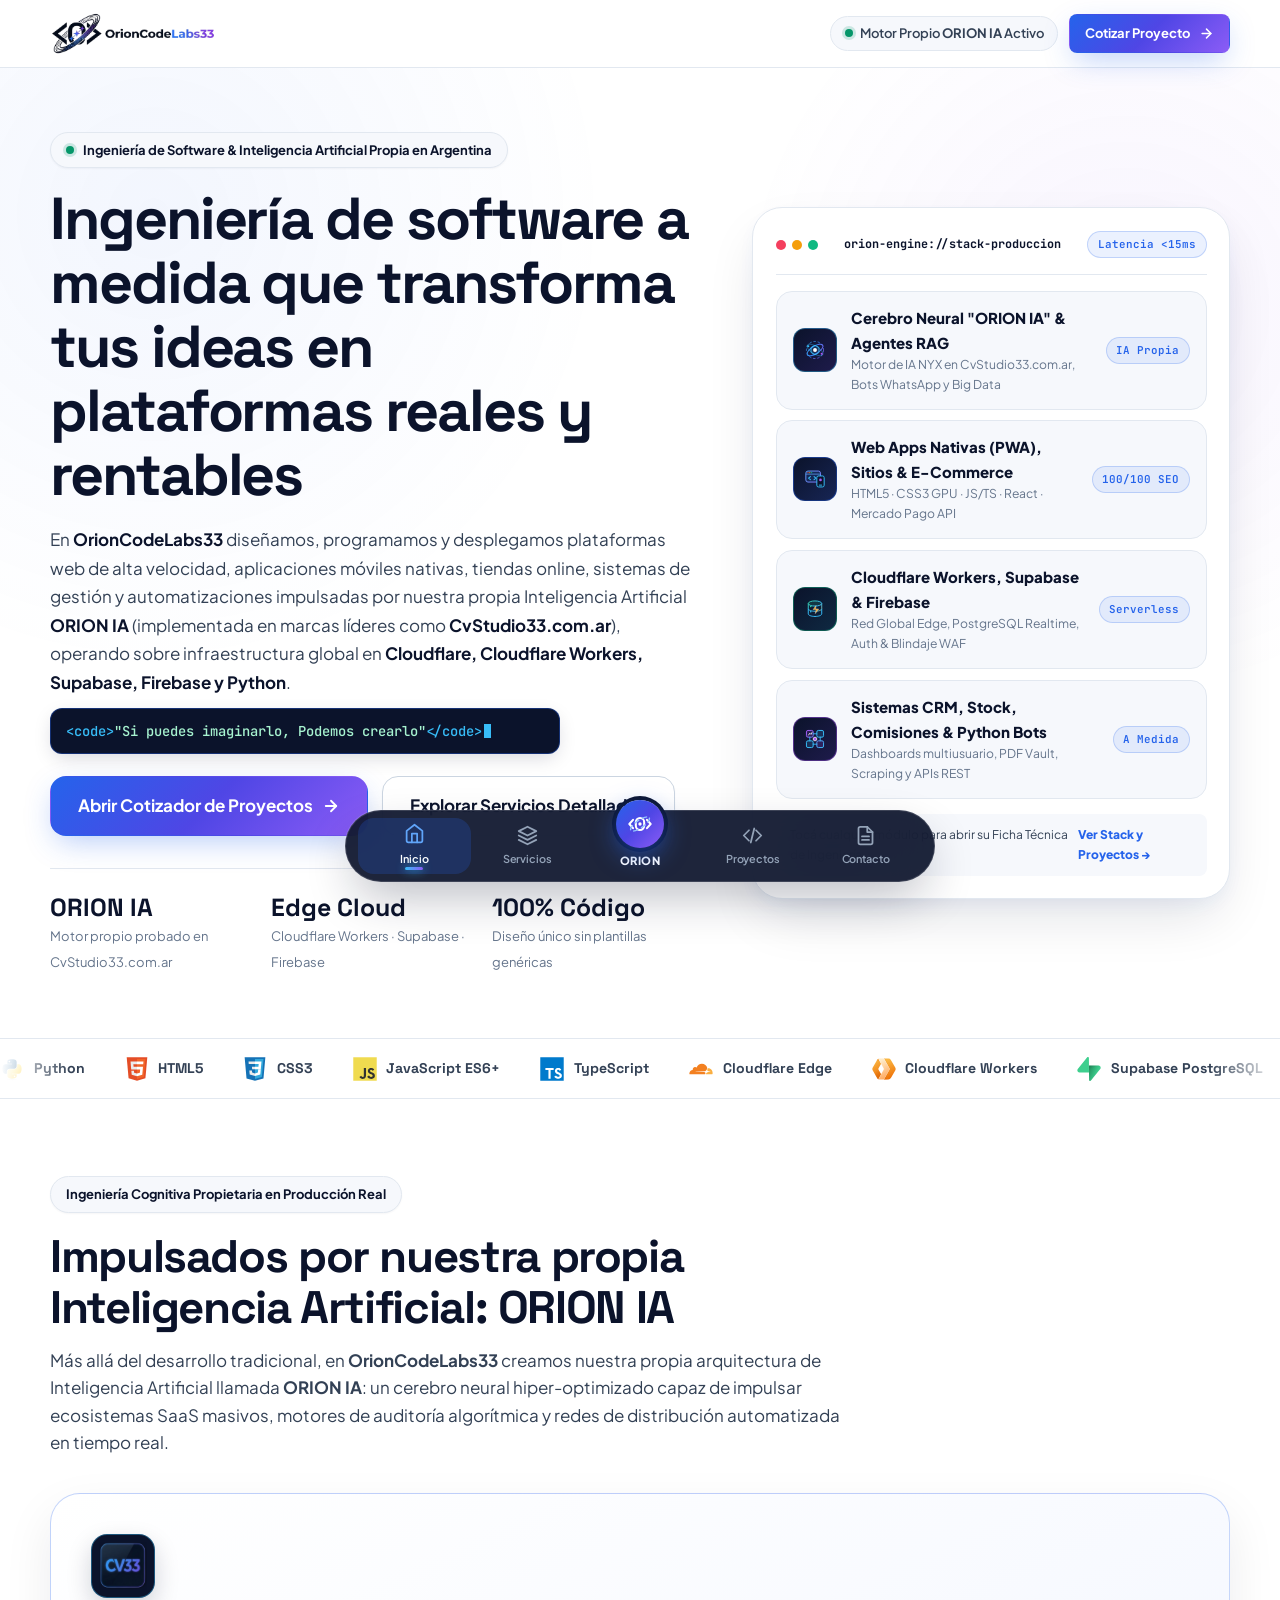
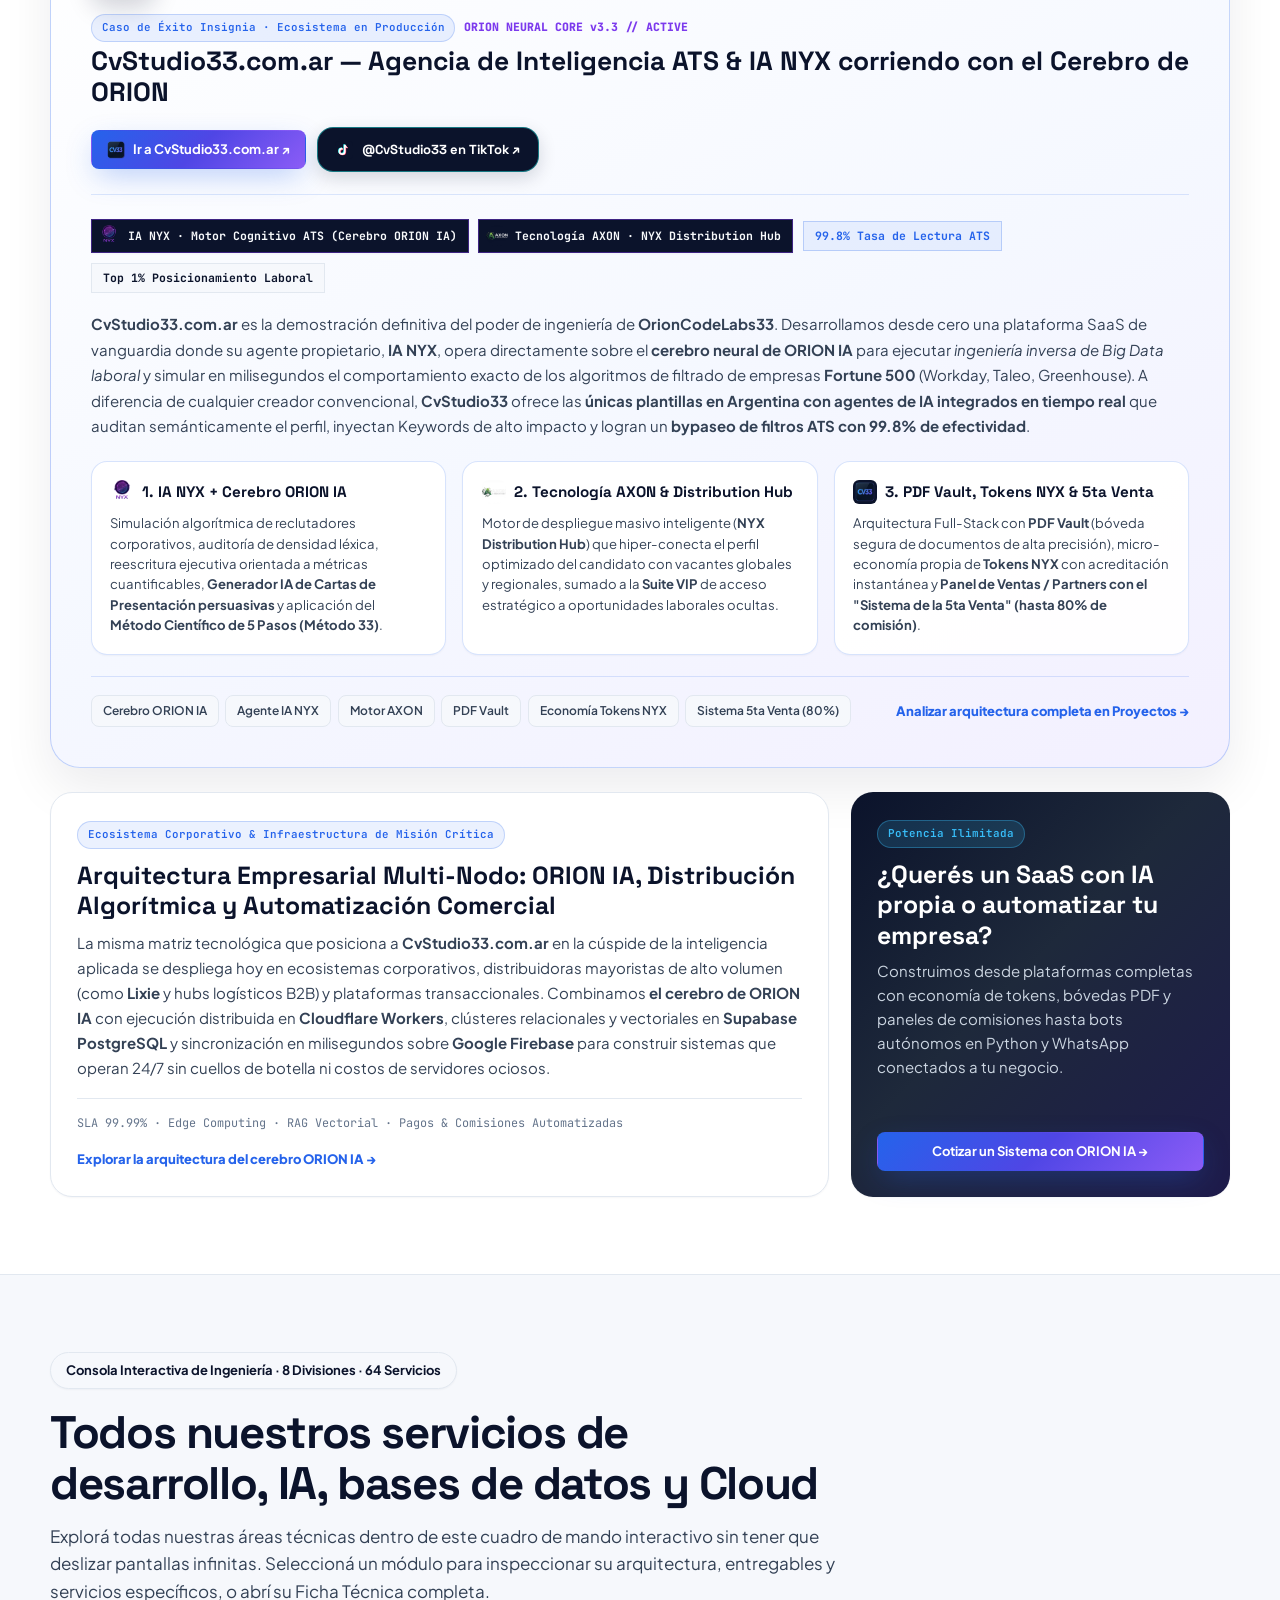
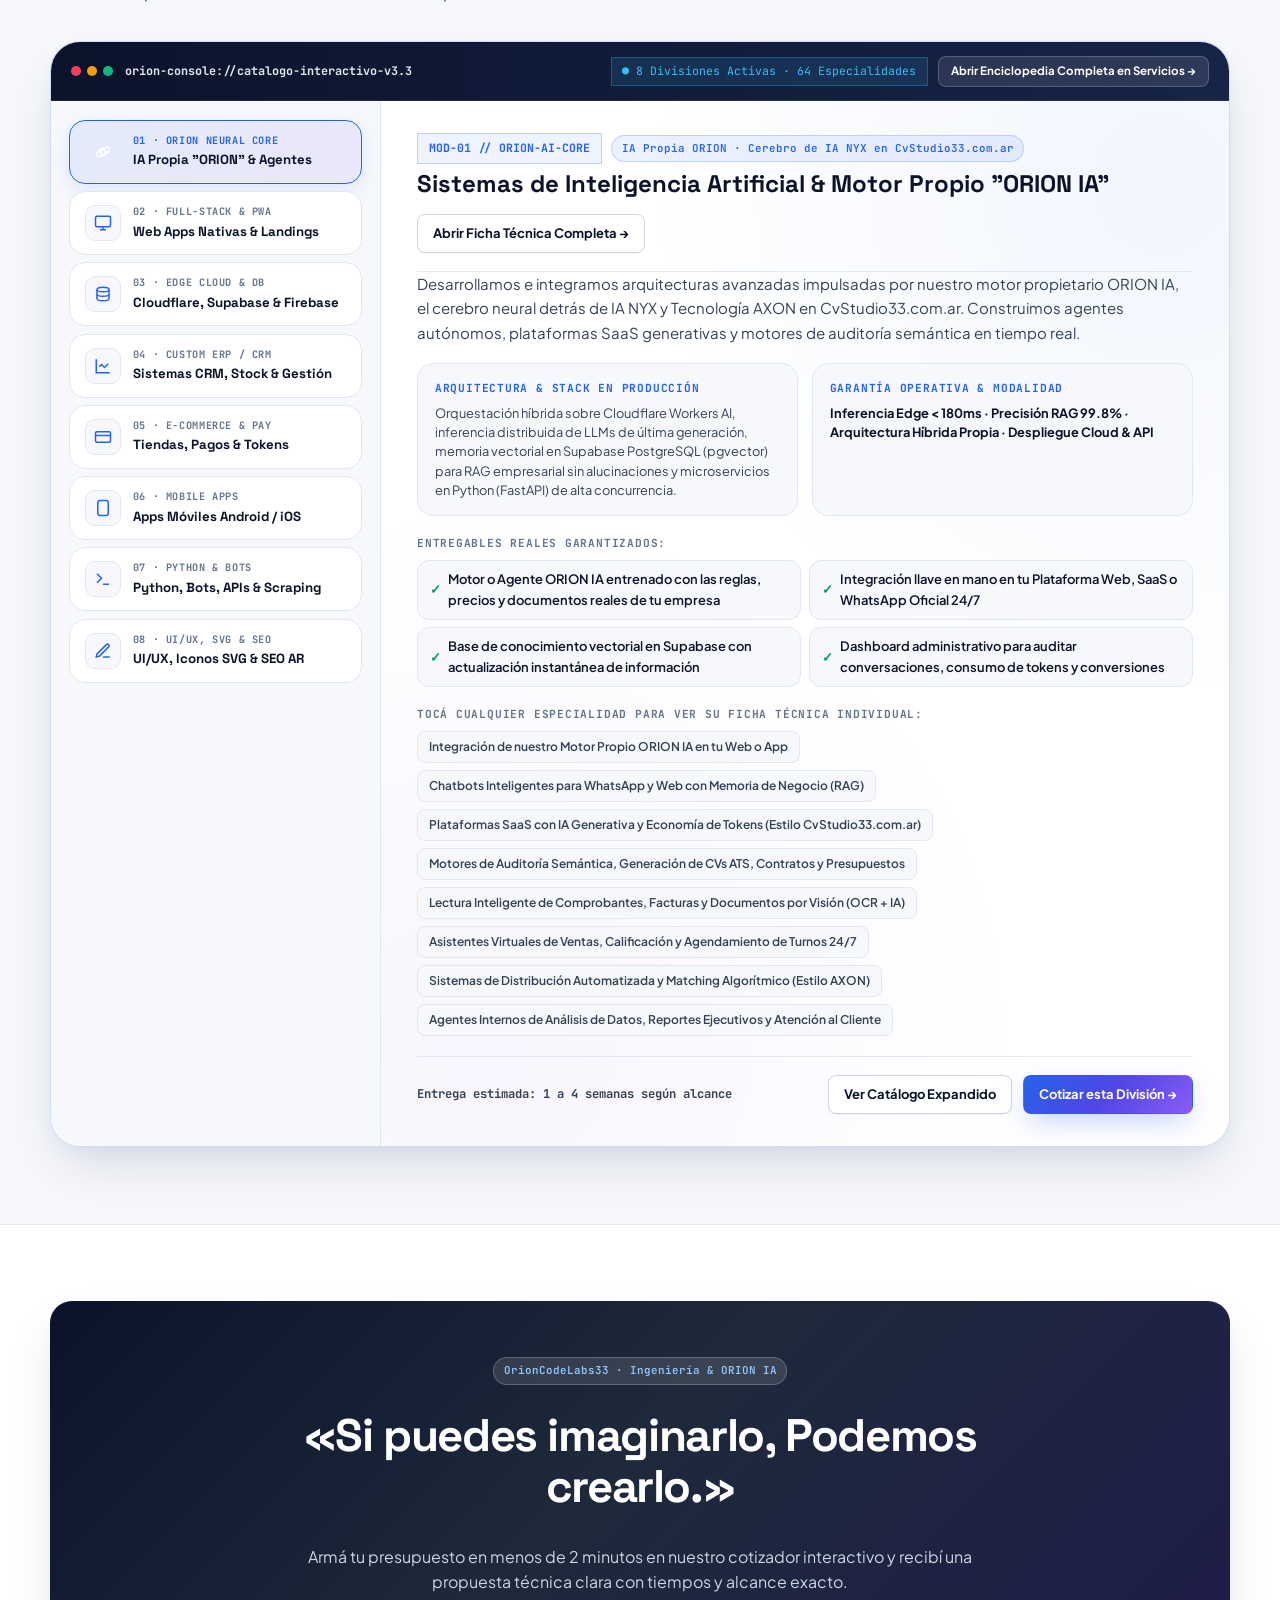
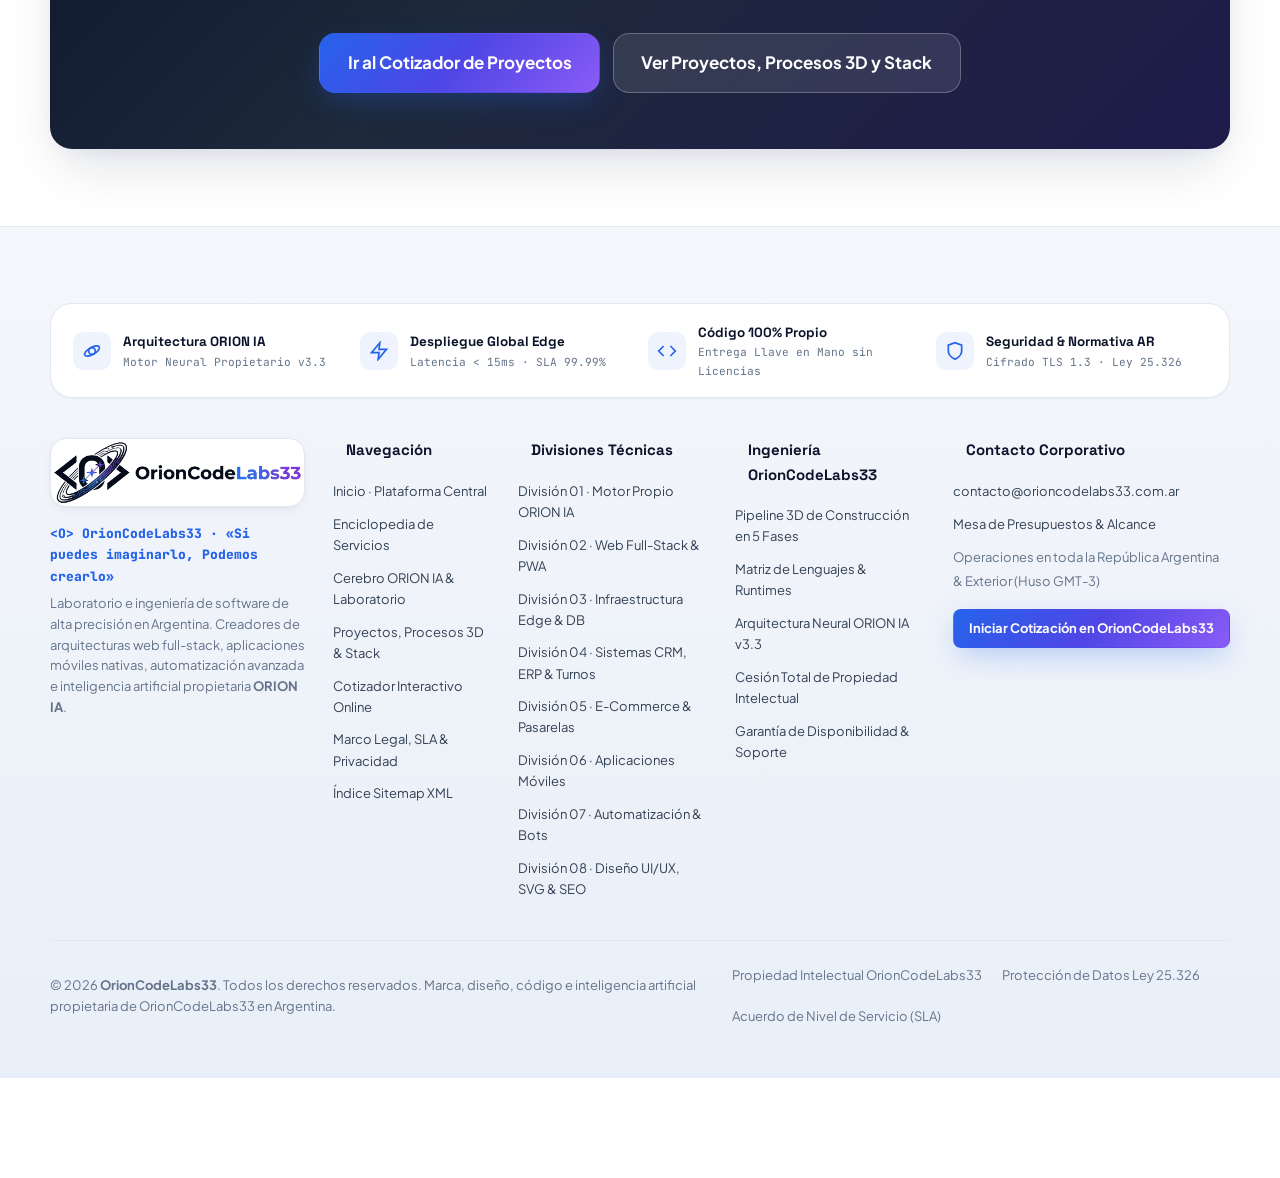
==== index.html @ 8621b2c1 "Deploy OrionCodeLabs33 full web app, ORION IA showcase, 3D process & assets" ====
<!DOCTYPE html>
<html lang="es-AR">
<head>
  <meta charset="UTF-8">
  <meta name="viewport" content="width=device-width, initial-scale=1.0, viewport-fit=cover">
  <meta http-equiv="X-UA-Compatible" content="IE=edge">

  <!-- SEO Principal para Argentina y Mercados Globales -->
  <title>OrionCodeLabs33 | Desarrollo de Software, Web Apps, IA Propia "ORION" en Argentina</title>
  <meta name="description" content="OrionCodeLabs33: Desarrollo profesional de software a medida, páginas web, aplicaciones móviles, bases de datos en Supabase y Firebase, infraestructura Cloudflare Workers y nuestra propia Inteligencia Artificial ORION (creadora de CvStudio33.com.ar).">
  <meta name="keywords" content="OrionCodeLabs33, desarrollo de software argentina, crear pagina web profesional, aplicaciones moviles, inteligencia artificial ORION, CvStudio33.com.ar, Cloudflare Workers, Supabase, Firebase, Python, automatizacion IA">
  <meta name="author" content="OrionCodeLabs33">
  <meta name="robots" content="index, follow, max-image-preview:large">
  <link rel="canonical" href="https://orioncodelabs33.com.ar/">

  <!-- Geolocalización SEO Argentina -->
  <meta name="geo.region" content="AR">
  <meta name="geo.placename" content="Argentina">
  <meta name="theme-color" content="#FFFFFF">
  <meta name="apple-mobile-web-app-capable" content="yes">
  <link rel="manifest" href="manifest.json">
  <link rel="icon" type="image/png" sizes="64x64" href="assets/img/favicon.png">
  <link rel="apple-touch-icon" sizes="256x256" href="assets/img/logo-icon.png">

  <!-- Open Graph / WhatsApp -->
  <meta property="og:type" content="website">
  <meta property="og:locale" content="es_AR">
  <meta property="og:site_name" content="OrionCodeLabs33">
  <meta property="og:title" content="OrionCodeLabs33 — Si puedes imaginarlo, Podemos crearlo">
  <meta property="og:description" content="Ingeniería de software impulsada por nuestra propia IA ORION, Cloudflare Edge, Supabase, Firebase y Python. Creadores de CvStudio33.com.ar.">
  <meta property="og:image" content="https://orioncodelabs33.com.ar/assets/img/og-image.jpg">

  <!-- Hojas de Estilo Modulares -->
  <link rel="stylesheet" href="assets/css/tokens.css">
  <link rel="stylesheet" href="assets/css/layout.css">
  <link rel="stylesheet" href="assets/css/animations.css">

  <!-- Schema.org JSON-LD para SEO en Argentina -->
  <script type="application/ld+json">
  {
    "@context": "https://schema.org",
    "@type": ["Organization", "ProfessionalService"],
    "name": "OrionCodeLabs33",
    "slogan": "Si puedes imaginarlo, Podemos crearlo",
    "url": "https://orioncodelabs33.com.ar/",
    "logo": "https://orioncodelabs33.com.ar/assets/img/logo-light.png",
    "description": "Empresa de desarrollo de software a medida, aplicaciones web y móviles, automatización con Python, infraestructura Cloudflare/Supabase/Firebase y creadores del motor de Inteligencia Artificial ORION utilizado en CvStudio33.com.ar.",
    "areaServed": { "@type": "Country", "name": "Argentina" }
  }
  </script>
</head>
<body>

  <!-- ========================================================================
       HEADER SUPERIOR LIMPIO (Solo Logo Oficial + Estado ORION IA + Cotizar)
       La navegación principal vive en el Dock Inferior Animado.
       ======================================================================== -->
  <header class="site-header" role="banner">
    <div class="container header-inner">
      <a href="index.html" class="brand-logo" aria-label="OrionCodeLabs33 Inicio">
        <img src="assets/img/logo-light.png" alt="OrionCodeLabs33" width="240" height="63" fetchpriority="high">
      </a>

      <div class="header-right-status">
        <a href="nosotros.html" class="orion-ai-pill" title="Conocer nuestro motor propio ORION IA">
          <span class="status-dot" aria-hidden="true"></span>
          <span>Motor Propio <strong>ORION IA</strong> Activo</span>
        </a>
        <a href="contacto.html#cotizador" class="btn btn-primary btn-sm">
          <span>Cotizar Proyecto</span>
          <svg width="15" height="15" viewBox="0 0 24 24" fill="none" stroke="currentColor" stroke-width="2.4" stroke-linecap="round" stroke-linejoin="round"><path d="M5 12h14"/><path d="m12 5 7 7-7 7"/></svg>
        </a>
      </div>
    </div>
  </header>

  <main id="contenido-principal">
    <!-- ======================================================================
         HERO PRINCIPAL: TÍTULO GANCHO + SUBTÍTULO + ANIMACIÓN GLITCH CONTENIDA
         ====================================================================== -->
    <section class="hero-section">
      <div class="container hero-grid">

        <!-- Columna Izquierda -->
        <div class="hero-content">
          <div class="hero-badge">
            <span class="status-dot" aria-hidden="true"></span>
            <span>Ingeniería de Software &amp; Inteligencia Artificial Propia en Argentina</span>
          </div>

          <h1 class="hero-title">
            Ingeniería de software a medida que transforma tus ideas en plataformas reales y rentables
          </h1>

          <p class="hero-subtitle">
            En <strong>OrionCodeLabs33</strong> diseñamos, programamos y desplegamos plataformas web de alta velocidad, aplicaciones móviles nativas, tiendas online, sistemas de gestión y automatizaciones impulsadas por nuestra propia Inteligencia Artificial <strong>ORION IA</strong> (implementada en marcas líderes como <strong>CvStudio33.com.ar</strong>), operando sobre infraestructura global en <strong>Cloudflare, Cloudflare Workers, Supabase, Firebase y Python</strong>.
          </p>

          <!-- ANIMACIÓN EN CÓDIGO PURO (Caja 100% bloqueada, sin etiquetas "render/code", cero estiramiento) -->
          <div id="orion-motto-box" class="orion-motto-box" aria-label="Si puedes imaginarlo, Podemos crearlo">
            <div class="orion-motto-stage">
              <div class="motto-code-layer">
                <span id="motto-code-text"></span><span class="motto-cursor" aria-hidden="true"></span>
              </div>
              <div class="motto-render-layer">
                <svg width="20" height="20" viewBox="0 0 24 24" fill="none" style="flex-shrink:0;" aria-hidden="true">
                  <path d="M6 17L18 7" stroke="#4F46E5" stroke-width="1.8" stroke-linecap="round"/>
                  <polygon points="6,13 7,16 10,17 7,18 6,21 5,18 2,17 5,16" fill="#2563EB"/>
                  <polygon points="12,8 13.3,11.2 16.5,12.5 13.3,13.8 12,17 10.7,13.8 7.5,12.5 10.7,11.2" fill="#4F46E5"/>
                  <polygon points="18,3 19,6 22,7 19,8 18,11 17,8 14,7 17,6" fill="#7C3AED"/>
                </svg>
                <span class="motto-render-text">Si puedes imaginarlo, Podemos crearlo</span>
              </div>
            </div>
          </div>

          <div class="hero-cta-group">
            <a href="contacto.html#cotizador" class="btn btn-primary btn-lg">
              <span>Abrir Cotizador de Proyectos</span>
              <svg width="18" height="18" viewBox="0 0 24 24" fill="none" stroke="currentColor" stroke-width="2.4" stroke-linecap="round" stroke-linejoin="round"><path d="M5 12h14"/><path d="m12 5 7 7-7 7"/></svg>
            </a>
            <a href="#catalogo-servicios" class="btn btn-secondary btn-lg">
              <span>Explorar Servicios Detallados</span>
            </a>
          </div>

          <div class="hero-metrics-bar">
            <div class="metric-item">
              <strong>ORION IA</strong>
              <span>Motor propio probado en CvStudio33.com.ar</span>
            </div>
            <div class="metric-item">
              <strong>Edge Cloud</strong>
              <span>Cloudflare Workers · Supabase · Firebase</span>
            </div>
            <div class="metric-item">
              <strong>100% Código</strong>
              <span>Diseño único sin plantillas genéricas</span>
            </div>
          </div>
        </div>

        <!-- Columna Derecha: Panel de Ingeniería con Iconos SVG Multicapa de Alta Precisión -->
        <div class="hero-showcase-panel" aria-label="Arquitectura Tecnológica OrionCodeLabs33">
          <div class="showcase-header">
            <div class="window-dots" aria-hidden="true">
              <span></span><span></span><span></span>
            </div>
            <span style="font-family:var(--font-mono);font-size:0.74rem;font-weight:700;color:var(--text-primary);">orion-engine://stack-produccion</span>
            <span class="badge-verified">Latencia &lt;15ms</span>
          </div>

          <div class="showcase-stack-list">
            <!-- Fila 1: ORION IA (Núcleo Neural Orbital Multicapa) -->
            <div class="showcase-row" data-open-service="orion_ai">
              <div class="showcase-row-left">
                <div class="svg-icon-box" aria-hidden="true" style="background:linear-gradient(135deg,#0B132B 0%,#1E1B4B 100%);border-color:rgba(56,189,248,0.4);">
                  <svg viewBox="0 0 36 36" width="26" height="26" fill="none" xmlns="http://www.w3.org/2000/svg">
                    <defs>
                      <linearGradient id="orionCoreGrad" x1="0" y1="0" x2="36" y2="36" gradientUnits="userSpaceOnUse">
                        <stop offset="0%" stop-color="#38BDF8"/>
                        <stop offset="50%" stop-color="#3B82F6"/>
                        <stop offset="100%" stop-color="#A855F7"/>
                      </linearGradient>
                    </defs>
                    <circle cx="18" cy="18" r="14" stroke="url(#orionCoreGrad)" stroke-width="1.2" stroke-dasharray="4 3" class="svg-ring-spin"/>
                    <ellipse cx="18" cy="18" rx="15" ry="6.2" transform="rotate(-32 18 18)" stroke="url(#orionCoreGrad)" stroke-width="1.6"/>
                    <ellipse cx="18" cy="18" rx="15" ry="6.2" transform="rotate(32 18 18)" stroke="#38BDF8" stroke-width="1.1" stroke-opacity="0.55"/>
                    <polygon points="18,10 24.5,14 24.5,22 18,26 11.5,22 11.5,14" fill="rgba(56,189,248,0.16)" stroke="#38BDF8" stroke-width="1.5"/>
                    <circle cx="18" cy="18" r="3.2" fill="#FFFFFF" class="svg-node-glow"/>
                    <circle cx="7" cy="12" r="1.7" fill="#38BDF8"/>
                    <circle cx="29" cy="24" r="1.7" fill="#A855F7"/>
                  </svg>
                </div>
                <div class="showcase-row-info">
                  <h3>Cerebro Neural "ORION IA" &amp; Agentes RAG</h3>
                  <p>Motor de IA NYX en CvStudio33.com.ar, Bots WhatsApp y Big Data</p>
                </div>
              </div>
              <span class="badge-verified">IA Propia</span>
            </div>

            <!-- Fila 2: Web & Mobile (Arquitectura Full-Stack & PWA Pro) -->
            <div class="showcase-row" data-open-service="web">
              <div class="showcase-row-left">
                <div class="svg-icon-box" aria-hidden="true" style="background:linear-gradient(135deg,#0B132B 0%,#172554 100%);border-color:rgba(37,99,235,0.4);">
                  <svg viewBox="0 0 36 36" width="26" height="26" fill="none" xmlns="http://www.w3.org/2000/svg">
                    <defs>
                      <linearGradient id="webStackGrad" x1="2" y1="4" x2="34" y2="32" gradientUnits="userSpaceOnUse">
                        <stop offset="0%" stop-color="#60A5FA"/>
                        <stop offset="100%" stop-color="#8B5CF6"/>
                      </linearGradient>
                    </defs>
                    <rect x="3" y="5" width="24" height="18" rx="3.5" fill="rgba(59,130,246,0.14)" stroke="url(#webStackGrad)" stroke-width="1.6"/>
                    <line x1="3" y1="10" x2="27" y2="10" stroke="#60A5FA" stroke-width="1.2"/>
                    <circle cx="6.5" cy="7.5" r="1" fill="#EF4444"/>
                    <circle cx="9.5" cy="7.5" r="1" fill="#F59E0B"/>
                    <circle cx="12.5" cy="7.5" r="1" fill="#10B981"/>
                    <path d="M10.5 14L7.5 16.5L10.5 19" stroke="#38BDF8" stroke-width="1.7" stroke-linecap="round" stroke-linejoin="round"/>
                    <path d="M16.5 14L19.5 16.5L16.5 19" stroke="#38BDF8" stroke-width="1.7" stroke-linecap="round" stroke-linejoin="round"/>
                    <rect x="21" y="13" width="12" height="18" rx="2.8" fill="#0B132B" stroke="#38BDF8" stroke-width="1.6"/>
                    <line x1="25" y1="28" x2="29" y2="28" stroke="#38BDF8" stroke-width="1.5" stroke-linecap="round"/>
                    <circle cx="27" cy="19.5" r="2.2" fill="#A855F7" class="svg-node-glow"/>
                  </svg>
                </div>
                <div class="showcase-row-info">
                  <h3>Web Apps Nativas (PWA), Sitios &amp; E-Commerce</h3>
                  <p>HTML5 · CSS3 GPU · JS/TS · React · Mercado Pago API</p>
                </div>
              </div>
              <span class="badge-verified">100/100 SEO</span>
            </div>

            <!-- Fila 3: Cloudflare + Supabase + Firebase (Malla Edge & Clusters SQL) -->
            <div class="showcase-row" data-open-service="cloud_db">
              <div class="showcase-row-left">
                <div class="svg-icon-box" aria-hidden="true" style="background:linear-gradient(135deg,#0B132B 0%,#0F2942 100%);border-color:rgba(16,185,129,0.4);">
                  <svg viewBox="0 0 36 36" width="26" height="26" fill="none" xmlns="http://www.w3.org/2000/svg">
                    <defs>
                      <linearGradient id="edgeCloudGrad" x1="4" y1="4" x2="32" y2="32" gradientUnits="userSpaceOnUse">
                        <stop offset="0%" stop-color="#34D399"/>
                        <stop offset="50%" stop-color="#38BDF8"/>
                        <stop offset="100%" stop-color="#F59E0B"/>
                      </linearGradient>
                    </defs>
                    <ellipse cx="18" cy="9" rx="11" ry="4.2" fill="rgba(52,211,153,0.15)" stroke="url(#edgeCloudGrad)" stroke-width="1.6"/>
                    <path d="M7 9v8.5c0 2.3 4.9 4.2 11 4.2s11-1.9 11-4.2V9" stroke="url(#edgeCloudGrad)" stroke-width="1.6"/>
                    <path d="M7 17.5V26c0 2.3 4.9 4.2 11 4.2s11-1.9 11-4.2v-8.5" stroke="#38BDF8" stroke-width="1.6"/>
                    <path d="M19.5 12.5L15 19h5l-1.5 6.5 5.5-7.5h-4.8l.3-5.5z" fill="#F59E0B" stroke="#FFFFFF" stroke-width="0.6" class="svg-node-glow"/>
                    <circle cx="11" cy="14" r="1.3" fill="#34D399"/>
                    <circle cx="11" cy="22.5" r="1.3" fill="#38BDF8"/>
                  </svg>
                </div>
                <div class="showcase-row-info">
                  <h3>Cloudflare Workers, Supabase &amp; Firebase</h3>
                  <p>Red Global Edge, PostgreSQL Realtime, Auth &amp; Blindaje WAF</p>
                </div>
              </div>
              <span class="badge-verified">Serverless</span>
            </div>

            <!-- Fila 4: Python & Sistemas (Matriz de Automatización & Telemetría) -->
            <div class="showcase-row" data-open-service="systems">
              <div class="showcase-row-left">
                <div class="svg-icon-box" aria-hidden="true" style="background:linear-gradient(135deg,#0B132B 0%,#1E1B4B 100%);border-color:rgba(168,85,247,0.4);">
                  <svg viewBox="0 0 36 36" width="26" height="26" fill="none" xmlns="http://www.w3.org/2000/svg">
                    <defs>
                      <linearGradient id="sysAutoGrad" x1="4" y1="4" x2="32" y2="32" gradientUnits="userSpaceOnUse">
                        <stop offset="0%" stop-color="#A855F7"/>
                        <stop offset="100%" stop-color="#38BDF8"/>
                      </linearGradient>
                    </defs>
                    <rect x="4" y="4" width="11" height="11" rx="2.5" fill="rgba(168,85,247,0.16)" stroke="url(#sysAutoGrad)" stroke-width="1.6"/>
                    <rect x="21" y="4" width="11" height="11" rx="2.5" fill="rgba(56,189,248,0.16)" stroke="#38BDF8" stroke-width="1.6"/>
                    <rect x="4" y="21" width="11" height="11" rx="2.5" fill="rgba(56,189,248,0.16)" stroke="#38BDF8" stroke-width="1.6"/>
                    <rect x="21" y="21" width="11" height="11" rx="2.5" fill="rgba(168,85,247,0.16)" stroke="url(#sysAutoGrad)" stroke-width="1.6"/>
                    <path d="M15 9.5h6M9.5 15v6M26.5 15v6M15 26.5h6" stroke="#38BDF8" stroke-width="1.5" stroke-linecap="round" class="svg-beam-flow"/>
                    <circle cx="18" cy="18" r="3" fill="#A855F7" stroke="#FFFFFF" stroke-width="1.2" class="svg-node-glow"/>
                    <path d="M7.5 11.5L9.5 8.5L11.5 10.5L13 7.5" stroke="#FFFFFF" stroke-width="1.3" stroke-linecap="round" stroke-linejoin="round"/>
                  </svg>
                </div>
                <div class="showcase-row-info">
                  <h3>Sistemas CRM, Stock, Comisiones &amp; Python Bots</h3>
                  <p>Dashboards multiusuario, PDF Vault, Scraping y APIs REST</p>
                </div>
              </div>
              <span class="badge-verified">A Medida</span>
            </div>
          </div>

          <div style="margin-top:0.95rem;padding:0.7rem 0.9rem;border-radius:var(--radius-xs);background:var(--bg-secondary);display:flex;align-items:center;justify-content:space-between;font-size:0.75rem;color:var(--text-secondary);">
            <span>Tocá cualquier módulo para abrir su Ficha Técnica de Ingeniería</span>
            <a href="portafolio.html" style="color:var(--brand-blue);font-weight:800;">Ver Stack y Proyectos →</a>
          </div>
        </div>

      </div>
    </section>

    <!-- ======================================================================
         CINTA CONTINUA DE LOGOS OFICIALES DE TECNOLOGÍA
         ====================================================================== -->
    <div class="tech-marquee-wrap" aria-label="Tecnologías oficiales que utilizamos">
      <div class="tech-marquee-track">
        <div class="marquee-item"><img src="assets/img/tech/python.svg" alt="Python" width="24" height="24"><span>Python</span></div>
        <div class="marquee-item"><img src="assets/img/tech/html5.svg" alt="HTML5" width="24" height="24"><span>HTML5</span></div>
        <div class="marquee-item"><img src="assets/img/tech/css3.svg" alt="CSS3" width="24" height="24"><span>CSS3</span></div>
        <div class="marquee-item"><img src="assets/img/tech/javascript.svg" alt="JavaScript" width="24" height="24"><span>JavaScript ES6+</span></div>
        <div class="marquee-item"><img src="assets/img/tech/typescript.svg" alt="TypeScript" width="24" height="24"><span>TypeScript</span></div>
        <div class="marquee-item"><img src="assets/img/tech/cloudflare.svg" alt="Cloudflare" width="24" height="24"><span>Cloudflare Edge</span></div>
        <div class="marquee-item"><img src="assets/img/tech/cloudflareworkers.svg" alt="Cloudflare Workers" width="24" height="24"><span>Cloudflare Workers</span></div>
        <div class="marquee-item"><img src="assets/img/tech/supabase.svg" alt="Supabase" width="24" height="24"><span>Supabase PostgreSQL</span></div>
        <div class="marquee-item"><img src="assets/img/tech/firebase.svg" alt="Firebase" width="24" height="24"><span>Google Firebase</span></div>
        <div class="marquee-item"><img src="assets/img/tech/react.svg" alt="React" width="24" height="24"><span>React</span></div>
        <div class="marquee-item"><img src="assets/img/tech/nextjs.svg" alt="Next.js" width="24" height="24"><span>Next.js</span></div>
        <div class="marquee-item"><img src="assets/img/tech/nodejs.svg" alt="Node.js" width="24" height="24"><span>Node.js</span></div>
        <div class="marquee-item"><img src="assets/img/tech/postgresql.svg" alt="PostgreSQL" width="24" height="24"><span>PostgreSQL</span></div>
        <div class="marquee-item"><img src="assets/img/tech/flutter.svg" alt="Flutter" width="24" height="24"><span>Flutter Mobile</span></div>
        <!-- Duplicado para loop infinito fluido -->
        <div class="marquee-item" aria-hidden="true"><img src="assets/img/tech/python.svg" alt="" width="24" height="24"><span>Python</span></div>
        <div class="marquee-item" aria-hidden="true"><img src="assets/img/tech/html5.svg" alt="" width="24" height="24"><span>HTML5</span></div>
        <div class="marquee-item" aria-hidden="true"><img src="assets/img/tech/css3.svg" alt="" width="24" height="24"><span>CSS3</span></div>
        <div class="marquee-item" aria-hidden="true"><img src="assets/img/tech/javascript.svg" alt="" width="24" height="24"><span>JavaScript ES6+</span></div>
        <div class="marquee-item" aria-hidden="true"><img src="assets/img/tech/typescript.svg" alt="" width="24" height="24"><span>TypeScript</span></div>
        <div class="marquee-item" aria-hidden="true"><img src="assets/img/tech/cloudflare.svg" alt="" width="24" height="24"><span>Cloudflare Edge</span></div>
        <div class="marquee-item" aria-hidden="true"><img src="assets/img/tech/cloudflareworkers.svg" alt="" width="24" height="24"><span>Cloudflare Workers</span></div>
        <div class="marquee-item" aria-hidden="true"><img src="assets/img/tech/supabase.svg" alt="" width="24" height="24"><span>Supabase PostgreSQL</span></div>
        <div class="marquee-item" aria-hidden="true"><img src="assets/img/tech/firebase.svg" alt="" width="24" height="24"><span>Google Firebase</span></div>
      </div>
    </div>

    <!-- ======================================================================
         SECCIÓN DESTACADA: NUESTRA PROPIA IA "ORION" & CASO INSIGNIA CVSTUDIO33.COM.AR
         (Con Logos Oficiales de CvStudio33, IA NYX, AXON y TikTok @CvStudio33)
         ====================================================================== -->
    <section class="section">
      <div class="container">
        <div class="section-header">
          <span class="hero-badge">Ingeniería Cognitiva Propietaria en Producción Real</span>
          <h2 class="section-title">Impulsados por nuestra propia Inteligencia Artificial: ORION IA</h2>
          <p class="section-desc">
            Más allá del desarrollo tradicional, en <strong>OrionCodeLabs33</strong> creamos nuestra propia arquitectura de Inteligencia Artificial llamada <strong>ORION IA</strong>: un cerebro neural hiper-optimizado capaz de impulsar ecosistemas SaaS masivos, motores de auditoría algorítmica y redes de distribución automatizada en tiempo real.
          </p>
        </div>

        <!-- Megacard Insignia: CvStudio33.com.ar + IA NYX (Cerebro ORION) + AXON -->
        <article class="cvstudio-flagship-card spotlight-card" style="margin-bottom:1.5rem;">
          <div class="cvstudio-brand-header">
            <div class="cvstudio-identity-cluster">
              <a href="https://cvstudio33.com.ar" target="_blank" rel="noopener" class="cvstudio-logo-frame" title="Visitar CvStudio33.com.ar">
                <img src="assets/img/logo-cvstudio33.png" alt="Logo Oficial CvStudio33.com.ar" width="54" height="54">
              </a>
              <div>
                <div style="display:flex;align-items:center;gap:0.55rem;flex-wrap:wrap;margin-bottom:0.25rem;">
                  <span class="badge-verified">Caso de Éxito Insignia · Ecosistema en Producción</span>
                  <span style="font-family:var(--font-mono);font-size:0.72rem;color:var(--brand-violet);font-weight:800;">ORION NEURAL CORE v3.3 // ACTIVE</span>
                </div>
                <h3 style="font-family:var(--font-display);font-size:clamp(1.25rem, 2.5vw, 1.65rem);font-weight:800;color:var(--text-primary);line-height:1.2;">
                  CvStudio33.com.ar — Agencia de Inteligencia ATS &amp; IA NYX corriendo con el Cerebro de ORION
                </h3>
              </div>
            </div>

            <!-- Botones Oficiales Directos a CvStudio33.com.ar y TikTok @CvStudio33 -->
            <div class="cvstudio-action-links">
              <a href="https://cvstudio33.com.ar" target="_blank" rel="noopener" class="btn btn-primary btn-sm" style="display:inline-flex;align-items:center;gap:0.5rem;">
                <img src="assets/img/logo-cvstudio33.png" alt="" width="18" height="18" style="border-radius:4px;object-fit:contain;">
                <span>Ir a CvStudio33.com.ar ↗</span>
              </a>
              <a href="https://www.tiktok.com/@cvstudio33" target="_blank" rel="noopener" class="btn-tiktok-official" title="TikTok Oficial @CvStudio33">
                <img src="assets/img/tech/tiktok.svg" alt="TikTok" width="18" height="18">
                <span>@CvStudio33 en TikTok ↗</span>
              </a>
            </div>
          </div>

          <!-- Chips de Sub-Motores Oficiales (IA NYX + Tecnología AXON) -->
          <div class="cvstudio-sublogos-pills" style="margin-bottom:1.15rem;">
            <span class="sublogo-chip">
              <img src="assets/img/logo-nyx.png" alt="Logo IA NYX" width="22" height="22">
              <span>IA NYX · Motor Cognitivo ATS (Cerebro ORION IA)</span>
            </span>
            <span class="sublogo-chip">
              <img src="assets/img/logo-axon.png" alt="Logo Tecnología AXON" width="22" height="22">
              <span>Tecnología AXON · NYX Distribution Hub</span>
            </span>
            <span class="spec-meta-pill is-accent">99.8% Tasa de Lectura ATS</span>
            <span class="spec-meta-pill">Top 1% Posicionamiento Laboral</span>
          </div>

          <p style="font-size:var(--text-sm);color:var(--text-secondary);line-height:1.7;max-width:none;">
            <strong>CvStudio33.com.ar</strong> es la demostración definitiva del poder de ingeniería de <strong>OrionCodeLabs33</strong>. Desarrollamos desde cero una plataforma SaaS de vanguardia donde su agente propietario, <strong>IA NYX</strong>, opera directamente sobre el <strong>cerebro neural de ORION IA</strong> para ejecutar <em>ingeniería inversa de Big Data laboral</em> y simular en milisegundos el comportamiento exacto de los algoritmos de filtrado de empresas <strong>Fortune 500</strong> (Workday, Taleo, Greenhouse). A diferencia de cualquier creador convencional, <strong>CvStudio33</strong> ofrece las <strong>únicas plantillas en Argentina con agentes de IA integrados en tiempo real</strong> que auditan semánticamente el perfil, inyectan Keywords de alto impacto y logran un <strong>bypaseo de filtros ATS con 99.8% de efectividad</strong>.
          </p>

          <!-- Desglose Técnico de los 3 Pilares de CvStudio33 -->
          <div class="nyx-architecture-grid">
            <div class="nyx-arch-card">
              <h4>
                <img src="assets/img/logo-nyx.png" alt="" width="24" height="24" style="border-radius:6px;">
                <span>1. IA NYX + Cerebro ORION IA</span>
              </h4>
              <p>
                Simulación algorítmica de reclutadores corporativos, auditoría de densidad léxica, reescritura ejecutiva orientada a métricas cuantificables, <strong>Generador IA de Cartas de Presentación persuasivas</strong> y aplicación del <strong>Método Científico de 5 Pasos (Método 33)</strong>.
              </p>
            </div>

            <div class="nyx-arch-card">
              <h4>
                <img src="assets/img/logo-axon.png" alt="" width="24" height="24" style="border-radius:6px;">
                <span>2. Tecnología AXON &amp; Distribution Hub</span>
              </h4>
              <p>
                Motor de despliegue masivo inteligente (<strong>NYX Distribution Hub</strong>) que hiper-conecta el perfil optimizado del candidato con vacantes globales y regionales, sumado a la <strong>Suite VIP</strong> de acceso estratégico a oportunidades laborales ocultas.
              </p>
            </div>

            <div class="nyx-arch-card">
              <h4>
                <img src="assets/img/logo-cvstudio33.png" alt="" width="24" height="24" style="border-radius:6px;background:#0B132B;padding:2px;">
                <span>3. PDF Vault, Tokens NYX &amp; 5ta Venta</span>
              </h4>
              <p>
                Arquitectura Full-Stack con <strong>PDF Vault</strong> (bóveda segura de documentos de alta precisión), micro-economía propia de <strong>Tokens NYX</strong> con acreditación instantánea y <strong>Panel de Ventas / Partners con el "Sistema de la 5ta Venta" (hasta 80% de comisión)</strong>.
              </p>
            </div>
          </div>

          <div style="display:flex;flex-wrap:wrap;align-items:center;justify-content:space-between;gap:1rem;padding-top:1.1rem;border-top:1px solid rgba(37, 99, 235, 0.16);">
            <div class="subservices-list">
              <span class="subservice-pill">Cerebro ORION IA</span>
              <span class="subservice-pill">Agente IA NYX</span>
              <span class="subservice-pill">Motor AXON</span>
              <span class="subservice-pill">PDF Vault</span>
              <span class="subservice-pill">Economía Tokens NYX</span>
              <span class="subservice-pill">Sistema 5ta Venta (80%)</span>
            </div>
            <a href="portafolio.html#cvstudio33" class="service-detail-trigger">Analizar arquitectura completa en Proyectos →</a>
          </div>
        </article>

        <!-- Ecosistema Corporativo de Alta Complejidad -->
        <div class="bento-grid">
          <article class="bento-card bento-span-2 spotlight-card">
            <div>
              <span class="badge-verified" style="margin-bottom:0.75rem;display:inline-block;">Ecosistema Corporativo &amp; Infraestructura de Misión Crítica</span>
              <h3>Arquitectura Empresarial Multi-Nodo: ORION IA, Distribución Algorítmica y Automatización Comercial</h3>
              <p style="font-size:var(--text-sm);color:var(--text-secondary);margin-top:0.5rem;line-height:1.68;">
                La misma matriz tecnológica que posiciona a <strong>CvStudio33.com.ar</strong> en la cúspide de la inteligencia aplicada se despliega hoy en ecosistemas corporativos, distribuidoras mayoristas de alto volumen (como <strong>Lixie</strong> y hubs logísticos B2B) y plataformas transaccionales. Combinamos <strong>el cerebro de ORION IA</strong> con ejecución distribuida en <strong>Cloudflare Workers</strong>, clústeres relacionales y vectoriales en <strong>Supabase PostgreSQL</strong> y sincronización en milisegundos sobre <strong>Google Firebase</strong> para construir sistemas que operan 24/7 sin cuellos de botella ni costos de servidores ociosos.
              </p>
            </div>
            <div style="display:flex;flex-wrap:wrap;align-items:center;justify-content:space-between;gap:1rem;padding-top:0.9rem;border-top:1px solid var(--border-subtle);">
              <span style="font-family:var(--font-mono);font-size:0.74rem;color:var(--text-muted);">SLA 99.99% · Edge Computing · RAG Vectorial · Pagos &amp; Comisiones Automatizadas</span>
              <a href="nosotros.html" class="service-detail-trigger">Explorar la arquitectura del cerebro ORION IA →</a>
            </div>
          </article>

          <article class="bento-card spotlight-card" style="background:var(--gradient-orion-dark);color:#FFFFFF;border:none;">
            <div>
              <span class="badge-verified" style="background:rgba(56,189,248,0.16);color:#38BDF8;border-color:rgba(56,189,248,0.35);margin-bottom:0.75rem;display:inline-block;">Potencia Ilimitada</span>
              <h3 style="color:#FFFFFF;">¿Querés un SaaS con IA propia o automatizar tu empresa?</h3>
              <p style="font-size:var(--text-sm);color:#CBD5E1;margin-top:0.5rem;line-height:1.6;">
                Construimos desde plataformas completas con economía de tokens, bóvedas PDF y paneles de comisiones hasta bots autónomos en Python y WhatsApp conectados a tu negocio.
              </p>
            </div>
            <a href="contacto.html#cotizador" class="btn btn-primary btn-sm" style="width:100%;">Cotizar un Sistema con ORION IA →</a>
          </article>
        </div>
      </div>
    </section>

    <!-- ======================================================================
         CONSOLA INTERACTIVA COMPACTA DE SERVICIOS (ANTI-SCROLL INFINITO)
         Encapsula las 8 Divisiones y los 64 Servicios en un Único Cuadro de Mando
         ====================================================================== -->
    <section id="catalogo-servicios" class="section section-alt">
      <div class="container">
        <div class="section-header">
          <span class="hero-badge">Consola Interactiva de Ingeniería · 8 Divisiones · 64 Servicios</span>
          <h2 class="section-title">Todos nuestros servicios de desarrollo, IA, bases de datos y Cloud</h2>
          <p class="section-desc">
            Explorá todas nuestras áreas técnicas dentro de este cuadro de mando interactivo sin tener que deslizar pantallas infinitas. Seleccioná un módulo para inspeccionar su arquitectura, entregables y servicios específicos, o abrí su Ficha Técnica completa.
          </p>
        </div>

        <div id="orion-services-console" class="services-console-frame">
          <!-- Barra Superior de la Consola -->
          <div class="services-console-topbar">
            <div style="display:flex;align-items:center;gap:0.75rem;">
              <div class="window-dots" aria-hidden="true">
                <span></span><span></span><span></span>
              </div>
              <span style="font-family:var(--font-mono);font-size:0.74rem;font-weight:700;color:#E2E8F0;">
                orion-console://catalogo-interactivo-v3.3
              </span>
            </div>
            <div style="display:flex;align-items:center;gap:0.65rem;flex-wrap:wrap;">
              <span class="services-console-status">● 8 Divisiones Activas · 64 Especialidades</span>
              <a href="servicios.html" class="btn btn-secondary btn-sm" style="padding:0.32rem 0.75rem;font-size:0.72rem;background:rgba(255,255,255,0.1);color:#FFFFFF;border-color:rgba(255,255,255,0.2);">
                Abrir Enciclopedia Completa en Servicios →
              </a>
            </div>
          </div>

          <!-- Cuerpo Dividido: Selector Compacto (Izquierda/Arriba) + Viewport Técnico Activo (Derecha) -->
          <div class="services-console-layout">
            <!-- Selector de las 8 Divisiones -->
            <div class="services-console-sidebar" role="tablist" aria-label="Divisiones de Ingeniería">
              <button type="button" class="console-service-tab is-active" data-console-tab="orion_ai" role="tab" aria-selected="true">
                <span class="console-tab-icon" aria-hidden="true">
                  <svg width="18" height="18" viewBox="0 0 24 24" fill="none" stroke="currentColor" stroke-width="2"><circle cx="12" cy="12" r="3.5"/><ellipse cx="12" cy="12" rx="10" ry="4.2" transform="rotate(-30 12 12)"/></svg>
                </span>
                <span class="console-tab-meta">
                  <span class="console-tab-code">01 · ORION NEURAL CORE</span>
                  <span class="console-tab-title">IA Propia "ORION" &amp; Agentes</span>
                </span>
              </button>

              <button type="button" class="console-service-tab" data-console-tab="web" role="tab" aria-selected="false">
                <span class="console-tab-icon" aria-hidden="true">
                  <svg width="18" height="18" viewBox="0 0 24 24" fill="none" stroke="currentColor" stroke-width="2"><rect x="2" y="3" width="20" height="14" rx="2"/><path d="M8 21h8"/><path d="M12 17v4"/></svg>
                </span>
                <span class="console-tab-meta">
                  <span class="console-tab-code">02 · FULL-STACK &amp; PWA</span>
                  <span class="console-tab-title">Web Apps Nativas &amp; Landings</span>
                </span>
              </button>

              <button type="button" class="console-service-tab" data-console-tab="cloud_db" role="tab" aria-selected="false">
                <span class="console-tab-icon" aria-hidden="true">
                  <svg width="18" height="18" viewBox="0 0 24 24" fill="none" stroke="currentColor" stroke-width="2"><ellipse cx="12" cy="6" rx="8" ry="3"/><path d="M4 6v6c0 1.66 3.58 3 8 3s8-1.34 8-3V6"/><path d="M4 12v6c0 1.66 3.58 3 8 3s8-1.34 8-3v-6"/></svg>
                </span>
                <span class="console-tab-meta">
                  <span class="console-tab-code">03 · EDGE CLOUD &amp; DB</span>
                  <span class="console-tab-title">Cloudflare, Supabase &amp; Firebase</span>
                </span>
              </button>

              <button type="button" class="console-service-tab" data-console-tab="systems" role="tab" aria-selected="false">
                <span class="console-tab-icon" aria-hidden="true">
                  <svg width="18" height="18" viewBox="0 0 24 24" fill="none" stroke="currentColor" stroke-width="2"><path d="M3 3v18h18"/><path d="m19 9-5 5-4-4-3 3"/></svg>
                </span>
                <span class="console-tab-meta">
                  <span class="console-tab-code">04 · CUSTOM ERP / CRM</span>
                  <span class="console-tab-title">Sistemas CRM, Stock &amp; Gestión</span>
                </span>
              </button>

              <button type="button" class="console-service-tab" data-console-tab="ecommerce" role="tab" aria-selected="false">
                <span class="console-tab-icon" aria-hidden="true">
                  <svg width="18" height="18" viewBox="0 0 24 24" fill="none" stroke="currentColor" stroke-width="2"><rect x="2" y="5" width="20" height="14" rx="2"/><path d="M2 10h20"/></svg>
                </span>
                <span class="console-tab-meta">
                  <span class="console-tab-code">05 · E-COMMERCE &amp; PAY</span>
                  <span class="console-tab-title">Tiendas, Pagos &amp; Tokens</span>
                </span>
              </button>

              <button type="button" class="console-service-tab" data-console-tab="mobile" role="tab" aria-selected="false">
                <span class="console-tab-icon" aria-hidden="true">
                  <svg width="18" height="18" viewBox="0 0 24 24" fill="none" stroke="currentColor" stroke-width="2"><rect x="5" y="2" width="14" height="20" rx="3"/><path d="M12 18h.01"/></svg>
                </span>
                <span class="console-tab-meta">
                  <span class="console-tab-code">06 · MOBILE APPS</span>
                  <span class="console-tab-title">Apps Móviles Android / iOS</span>
                </span>
              </button>

              <button type="button" class="console-service-tab" data-console-tab="python_auto" role="tab" aria-selected="false">
                <span class="console-tab-icon" aria-hidden="true">
                  <svg width="18" height="18" viewBox="0 0 24 24" fill="none" stroke="currentColor" stroke-width="2"><polyline points="4 17 10 11 4 5"/><line x1="12" y1="19" x2="20" y2="19"/></svg>
                </span>
                <span class="console-tab-meta">
                  <span class="console-tab-code">07 · PYTHON &amp; BOTS</span>
                  <span class="console-tab-title">Python, Bots, APIs &amp; Scraping</span>
                </span>
              </button>

              <button type="button" class="console-service-tab" data-console-tab="uiux_seo" role="tab" aria-selected="false">
                <span class="console-tab-icon" aria-hidden="true">
                  <svg width="18" height="18" viewBox="0 0 24 24" fill="none" stroke="currentColor" stroke-width="2"><path d="M12 20h9"/><path d="M16.5 3.5a2.12 2.12 0 0 1 3 3L7 19l-4 1 1-4Z"/></svg>
                </span>
                <span class="console-tab-meta">
                  <span class="console-tab-code">08 · UI/UX, SVG &amp; SEO</span>
                  <span class="console-tab-title">UI/UX, Iconos SVG &amp; SEO AR</span>
                </span>
              </button>
            </div>

            <!-- Panel Activo de Visualización (Sin Scroll Infinito) -->
            <div class="services-console-viewport" role="tabpanel">
              <div>
                <div class="console-viewport-header">
                  <div>
                    <div style="display:flex;align-items:center;gap:0.55rem;flex-wrap:wrap;margin-bottom:0.35rem;">
                      <span id="console-active-code" class="spec-meta-pill is-accent">MOD-01 // ORION-AI-CORE</span>
                      <span id="console-active-badge" class="badge-verified">IA Propia ORION · Cerebro de IA NYX</span>
                    </div>
                    <h3 id="console-active-title" style="font-family:var(--font-display);font-size:clamp(1.2rem, 2.3vw, 1.5rem);font-weight:800;color:var(--text-primary);line-height:1.22;">
                      Sistemas de Inteligencia Artificial &amp; Motor Propio "ORION IA"
                    </h3>
                  </div>
                  <button type="button" id="console-open-modal-btn" class="btn btn-secondary btn-sm" data-open-service="orion_ai">
                    Abrir Ficha Técnica Completa →
                  </button>
                </div>

                <p id="console-active-summary" style="font-size:var(--text-sm);color:var(--text-secondary);margin-bottom:1.1rem;max-width:none;">
                  Desarrollamos e integramos arquitecturas avanzadas impulsadas por nuestro motor propietario ORION IA, el cerebro neural detrás de IA NYX y Tecnología AXON en CvStudio33.com.ar.
                </p>

                <div class="console-specs-grid" style="margin-bottom:1.1rem;">
                  <div class="console-spec-box">
                    <h4>Arquitectura &amp; Stack en Producción</h4>
                    <p id="console-active-arch" style="font-size:0.8rem;color:var(--text-secondary);line-height:1.5;">
                      Orquestación híbrida sobre Cloudflare Workers AI, memoria vectorial en Supabase PostgreSQL (pgvector) y microservicios en Python.
                    </p>
                  </div>
                  <div class="console-spec-box">
                    <h4>Garantía Operativa &amp; Modalidad</h4>
                    <p id="console-active-sla" style="font-size:0.8rem;color:var(--text-primary);font-weight:700;line-height:1.5;">
                      Inferencia Edge &lt; 180ms · Precisión RAG 99.8% · Arquitectura Híbrida Propia
                    </p>
                  </div>
                </div>

                <div style="margin-bottom:1.1rem;">
                  <h4 style="font-family:var(--font-mono);font-size:0.7rem;font-weight:700;text-transform:uppercase;letter-spacing:0.07em;color:var(--text-muted);margin-bottom:0.5rem;">
                    Entregables Reales Garantizados:
                  </h4>
                  <ul id="console-active-deliverables" class="console-deliverable-list"></ul>
                </div>

                <div>
                  <h4 style="font-family:var(--font-mono);font-size:0.7rem;font-weight:700;text-transform:uppercase;letter-spacing:0.07em;color:var(--text-muted);margin-bottom:0.5rem;">
                    Tocá cualquier especialidad para ver su Ficha Técnica individual:
                  </h4>
                  <div id="console-active-subservices" class="subservices-list"></div>
                </div>
              </div>

              <div class="console-viewport-footer">
                <span id="console-active-timeline" style="font-family:var(--font-mono);font-size:0.76rem;font-weight:700;color:var(--text-secondary);">
                  Entrega estimada: 1 a 4 semanas según alcance
                </span>
                <div style="display:flex;wrap:wrap;gap:0.65rem;">
                  <a href="servicios.html" class="btn btn-secondary btn-sm">Ver Catálogo Expandido</a>
                  <a id="console-quote-btn" href="contacto.html#cotizador" class="btn btn-primary btn-sm">Cotizar esta División →</a>
                </div>
              </div>
            </div>
          </div>
        </div>
      </div>
    </section>

    <!-- ======================================================================
         CTA FINAL DE CONVERSIÓN HACIA EL COTIZADOR
         ====================================================================== -->
    <section class="section">
      <div class="container">
        <div class="bento-card" style="background:var(--gradient-orion-dark);color:#FFFFFF;padding:clamp(2rem, 5vw, 3.5rem);text-align:center;align-items:center;border:none;box-shadow:var(--shadow-lg);">
          <span class="badge-verified" style="background:rgba(255,255,255,0.12);color:#93C5FD;border-color:rgba(255,255,255,0.22);">OrionCodeLabs33 · Ingeniería &amp; ORION IA</span>
          <h2 class="section-title" style="color:#FFFFFF;max-width:24ch;margin-top:0.5rem;">«Si puedes imaginarlo, Podemos crearlo.»</h2>
          <p style="color:#CBD5E1;max-width:60ch;margin-bottom:1.25rem;">
            Armá tu presupuesto en menos de 2 minutos en nuestro cotizador interactivo y recibí una propuesta técnica clara con tiempos y alcance exacto.
          </p>
          <div style="display:flex;flex-wrap:wrap;justify-content:center;gap:0.85rem;">
            <a href="contacto.html#cotizador" class="btn btn-primary btn-lg">Ir al Cotizador de Proyectos</a>
            <a href="portafolio.html" class="btn btn-secondary btn-lg" style="background:rgba(255,255,255,0.1);color:#FFFFFF;border-color:rgba(255,255,255,0.25);">Ver Proyectos, Procesos 3D y Stack</a>
          </div>
        </div>
      </div>
    </section>
  </main>

  <!-- ========================================================================
       MODAL / BOTTOM-SHEET DE FICHA TÉCNICA DE INGENIERÍA (FORMATO PROFESIONAL)
       ======================================================================== -->
  <div id="service-detail-modal" class="modal-backdrop" role="dialog" aria-modal="true" aria-labelledby="modal-service-title">
    <div class="bottom-sheet">
      <div style="display:flex;align-items:flex-start;justify-content:space-between;gap:1rem;margin-bottom:0.75rem;">
        <div>
          <div style="display:flex;align-items:center;gap:0.5rem;flex-wrap:wrap;margin-bottom:0.45rem;">
            <span id="modal-service-code" class="spec-meta-pill is-accent">MOD-01 // ORION-SPEC</span>
            <span id="modal-service-badge" class="badge-verified">OrionCodeLabs33</span>
          </div>
          <h3 id="modal-service-title" style="font-family:var(--font-display);font-size:var(--text-xl);font-weight:800;line-height:1.2;">Ficha Técnica de Ingeniería</h3>
        </div>
        <button type="button" class="btn btn-secondary btn-sm" data-close-modal aria-label="Cerrar">Cerrar ✕</button>
      </div>

      <div class="spec-sheet-meta-bar">
        <span id="modal-service-sla" class="spec-meta-pill">SLA 99.99% Edge</span>
        <span id="modal-service-modality" class="spec-meta-pill">Código 100% Propio · Llave en Mano</span>
      </div>

      <p id="modal-service-summary" style="font-size:var(--text-sm);color:var(--text-secondary);line-height:1.65;max-width:none;"></p>

      <div class="spec-sheet-grid">
        <div class="spec-card-box">
          <div class="spec-card-label">1. Arquitectura e Infraestructura Real</div>
          <p id="modal-service-arch" style="font-size:var(--text-xs);color:var(--text-secondary);line-height:1.6;"></p>
        </div>

        <div class="spec-card-box">
          <div class="spec-card-label">2. Evidencia en Producción &amp; Ventaja</div>
          <p id="modal-service-case" style="font-size:var(--text-xs);color:var(--text-secondary);line-height:1.6;"></p>
        </div>

        <div class="spec-card-box is-full">
          <div class="spec-card-label">3. Protocolo de Ejecución Técnica Paso a Paso</div>
          <ul id="modal-service-workflow" class="spec-workflow-list"></ul>
        </div>
      </div>

      <div style="margin-bottom:1.15rem;">
        <h4 style="font-family:var(--font-mono);font-size:0.72rem;font-weight:700;text-transform:uppercase;letter-spacing:0.06em;color:var(--text-primary);margin-bottom:0.55rem;">
          4. Entregables Técnicos Garantizados:
        </h4>
        <ul id="modal-service-deliverables" style="list-style:none;font-size:var(--text-xs);color:var(--text-secondary);"></ul>
      </div>

      <div style="margin-bottom:1.15rem;">
        <h4 style="font-family:var(--font-mono);font-size:0.72rem;font-weight:700;text-transform:uppercase;letter-spacing:0.06em;color:var(--text-primary);margin-bottom:0.55rem;">
          5. Módulos y Soluciones Específicas de esta División:
        </h4>
        <div id="modal-service-all" class="subservices-list"></div>
      </div>

      <div style="margin-bottom:1.25rem;">
        <h4 style="font-family:var(--font-mono);font-size:0.72rem;font-weight:700;text-transform:uppercase;letter-spacing:0.06em;color:var(--text-primary);margin-bottom:0.55rem;">
          6. Stack Tecnológico Oficial:
        </h4>
        <div id="modal-service-stack" class="subservices-list"></div>
      </div>

      <div style="padding-top:1rem;border-top:1px solid var(--border-subtle);display:flex;flex-wrap:wrap;align-items:center;justify-content:space-between;gap:1rem;">
        <div style="font-size:var(--text-xs);color:var(--text-muted);">
          Plazo estimado de entrega: <strong id="modal-service-timeline" style="color:var(--text-primary);">1 a 4 semanas</strong>
        </div>
        <a id="modal-quote-btn" href="contacto.html#cotizador" class="btn btn-primary btn-sm">Cotizar este Servicio Ahora →</a>
      </div>
    </div>
  </div>

  <!-- ========================================================================
       FOOTER CORPORATIVO EXCLUSIVO DE ORIONCODELABS33
       (100% Propio, sin nombrar marcas externas, con Video en Loop y Telemetría)
       ======================================================================== -->
  <footer class="site-footer" role="contentinfo">
    <div class="container">

      <!-- Cinta Ejecutiva de Garantías y Telemetría de OrionCodeLabs33 -->
      <div class="footer-telemetry-banner">
        <div class="footer-telemetry-item">
          <div class="footer-telemetry-icon" aria-hidden="true">
            <svg width="20" height="20" viewBox="0 0 24 24" fill="none" stroke="currentColor" stroke-width="2"><circle cx="12" cy="12" r="4"/><ellipse cx="12" cy="12" rx="10" ry="4.2" transform="rotate(-30 12 12)"/></svg>
          </div>
          <div>
            <strong>Arquitectura ORION IA</strong>
            <span>Motor Neural Propietario v3.3</span>
          </div>
        </div>

        <div class="footer-telemetry-item">
          <div class="footer-telemetry-icon" aria-hidden="true">
            <svg width="20" height="20" viewBox="0 0 24 24" fill="none" stroke="currentColor" stroke-width="2"><path d="M13 2 3 14h9l-1 8 10-12h-9l1-8z"/></svg>
          </div>
          <div>
            <strong>Despliegue Global Edge</strong>
            <span>Latencia &lt; 15ms · SLA 99.99%</span>
          </div>
        </div>

        <div class="footer-telemetry-item">
          <div class="footer-telemetry-icon" aria-hidden="true">
            <svg width="20" height="20" viewBox="0 0 24 24" fill="none" stroke="currentColor" stroke-width="2"><polyline points="16 18 22 12 16 6"/><polyline points="8 6 2 12 8 18"/></svg>
          </div>
          <div>
            <strong>Código 100% Propio</strong>
            <span>Entrega Llave en Mano sin Licencias</span>
          </div>
        </div>

        <div class="footer-telemetry-item">
          <div class="footer-telemetry-icon" aria-hidden="true">
            <svg width="20" height="20" viewBox="0 0 24 24" fill="none" stroke="currentColor" stroke-width="2"><path d="M12 22s8-4 8-10V5l-8-3-8 3v7c0 6 8 10 8 10z"/></svg>
          </div>
          <div>
            <strong>Seguridad &amp; Normativa AR</strong>
            <span>Cifrado TLS 1.3 · Ley 25.326</span>
          </div>
        </div>
      </div>

      <div class="footer-navmap-grid">

        <!-- Columna 1: Video Animado del Logo de OrionCodeLabs33 + Identidad -->
        <div>
          <div class="footer-video-showcase">
            <video
              id="footer-logo-video"
              class="footer-logo-video"
              src="assets/video/orion-logo-reveal.mp4"
              poster="assets/img/logo-light.png"
              autoplay
              loop
              muted
              playsinline
              preload="auto"
              aria-label="Animación oficial del logo OrionCodeLabs33"
            ></video>
          </div>
          <p style="font-family:var(--font-mono);font-size:var(--text-xs);font-weight:800;color:var(--brand-blue);margin-bottom:0.4rem;">
            &lt;O&gt; OrionCodeLabs33 · «Si puedes imaginarlo, Podemos crearlo»
          </p>
          <p style="font-size:var(--text-xs);color:var(--text-muted);line-height:1.6;">
            Laboratorio e ingeniería de software de alta precisión en Argentina. Creadores de arquitecturas web full-stack, aplicaciones móviles nativas, automatización avanzada e inteligencia artificial propietaria <strong>ORION IA</strong>.
          </p>
        </div>

        <!-- Columna 2: Mapa de Navegación -->
        <nav aria-label="Mapa de Navegación OrionCodeLabs33">
          <h3 class="footer-col-title">Navegación</h3>
          <ul class="footer-nav-list">
            <li><a href="index.html">Inicio · Plataforma Central</a></li>
            <li><a href="servicios.html">Enciclopedia de Servicios</a></li>
            <li><a href="nosotros.html">Cerebro ORION IA &amp; Laboratorio</a></li>
            <li><a href="portafolio.html">Proyectos, Procesos 3D &amp; Stack</a></li>
            <li><a href="contacto.html#cotizador">Cotizador Interactivo Online</a></li>
            <li><a href="legales.html">Marco Legal, SLA &amp; Privacidad</a></li>
            <li><a href="sitemap.xml">Índice Sitemap XML</a></li>
          </ul>
        </nav>

        <!-- Columna 3: Divisiones de Ingeniería -->
        <nav aria-label="Divisiones de Ingeniería OrionCodeLabs33">
          <h3 class="footer-col-title">Divisiones Técnicas</h3>
          <ul class="footer-nav-list">
            <li><a href="servicios.html#cat-orion-ai">División 01 · Motor Propio ORION IA</a></li>
            <li><a href="servicios.html#cat-web">División 02 · Web Full-Stack &amp; PWA</a></li>
            <li><a href="servicios.html#cat-cloud-db">División 03 · Infraestructura Edge &amp; DB</a></li>
            <li><a href="servicios.html#cat-systems">División 04 · Sistemas CRM, ERP &amp; Turnos</a></li>
            <li><a href="servicios.html#cat-ecommerce">División 05 · E-Commerce &amp; Pasarelas</a></li>
            <li><a href="servicios.html#cat-mobile">División 06 · Aplicaciones Móviles</a></li>
            <li><a href="servicios.html#cat-python">División 07 · Automatización &amp; Bots</a></li>
            <li><a href="servicios.html#cat-uiux">División 08 · Diseño UI/UX, SVG &amp; SEO</a></li>
          </ul>
        </nav>

        <!-- Columna 4: Estándares & Metodología Propia -->
        <nav aria-label="Metodología OrionCodeLabs33">
          <h3 class="footer-col-title">Ingeniería OrionCodeLabs33</h3>
          <ul class="footer-nav-list">
            <li><a href="portafolio.html#proceso-ingenieria">Pipeline 3D de Construcción en 5 Fases</a></li>
            <li><a href="portafolio.html#stack-oficial">Matriz de Lenguajes &amp; Runtimes</a></li>
            <li><a href="nosotros.html">Arquitectura Neural ORION IA v3.3</a></li>
            <li><a href="legales.html#terminos">Cesión Total de Propiedad Intelectual</a></li>
            <li><a href="legales.html#sla">Garantía de Disponibilidad &amp; Soporte</a></li>
          </ul>
        </nav>

        <!-- Columna 5: Centro Operativo & Cotizaciones -->
        <div>
          <h3 class="footer-col-title">Contacto Corporativo</h3>
          <ul class="footer-nav-list">
            <li><a href="mailto:contacto@orioncodelabs33.com.ar">contacto@orioncodelabs33.com.ar</a></li>
            <li><a href="contacto.html#cotizador">Mesa de Presupuestos &amp; Alcance</a></li>
            <li><span style="font-size:var(--text-xs);color:var(--text-muted);">Operaciones en toda la República Argentina &amp; Exterior (Huso GMT-3)</span></li>
          </ul>
          <div style="margin-top:1rem;">
            <a href="contacto.html#cotizador" class="btn btn-primary btn-sm" style="width:100%;">Iniciar Cotización en OrionCodeLabs33</a>
          </div>
        </div>

      </div>

      <div class="footer-bottom">
        <p>© 2026 <strong>OrionCodeLabs33</strong>. Todos los derechos reservados. Marca, diseño, código e inteligencia artificial propietaria de OrionCodeLabs33 en Argentina.</p>
        <div style="display:flex;gap:1.25rem;flex-wrap:wrap;">
          <a href="legales.html#terminos">Propiedad Intelectual OrionCodeLabs33</a>
          <a href="legales.html#privacidad">Protección de Datos Ley 25.326</a>
          <a href="legales.html#sla">Acuerdo de Nivel de Servicio (SLA)</a>
        </div>
      </div>
    </div>
  </footer>

  <!-- ========================================================================
       MENÚ INFERIOR PROTAGONISTA (FLOATING DOCK CON ICONOS SVG PUROS)
       Inicio | Servicios | ORION (Centro) | Proyectos | Contacto (Cotizador)
       ======================================================================== -->
  <nav class="orion-bottom-dock" aria-label="Menú Principal de Navegación">
    <a href="index.html" class="dock-item is-active" aria-current="page">
      <svg viewBox="0 0 24 24" fill="none" stroke="currentColor" stroke-width="2" stroke-linecap="round" stroke-linejoin="round">
        <path d="m3 9 9-7 9 7v11a2 2 0 0 1-2 2H5a2 2 0 0 1-2-2z"/>
        <polyline points="9 22 9 12 15 12 15 22"/>
      </svg>
      <span>Inicio</span>
    </a>

    <a href="servicios.html" class="dock-item">
      <svg viewBox="0 0 24 24" fill="none" stroke="currentColor" stroke-width="2" stroke-linecap="round" stroke-linejoin="round">
        <polygon points="12 2 2 7 12 12 22 7 12 2"/>
        <polyline points="2 17 12 22 22 17"/>
        <polyline points="2 12 12 17 22 12"/>
      </svg>
      <span>Servicios</span>
    </a>

    <!-- Botón Central: ORION (Nuestra IA & ADN) -->
    <a href="nosotros.html" class="dock-item-orion" aria-label="ORION Inteligencia Artificial">
      <div class="dock-orion-orb">
        <svg viewBox="0 0 28 28" fill="none" xmlns="http://www.w3.org/2000/svg">
          <path d="M6.5 9.5L2.5 14L6.5 18.5" stroke="#FFFFFF" stroke-width="2.2" stroke-linecap="round" stroke-linejoin="round"/>
          <path d="M21.5 9.5L25.5 14L21.5 18.5" stroke="#FFFFFF" stroke-width="2.2" stroke-linecap="round" stroke-linejoin="round"/>
          <rect x="9.5" y="7.5" width="9" height="13" rx="4.5" stroke="#FFFFFF" stroke-width="2.2"/>
          <ellipse cx="14" cy="14" rx="12" ry="4.2" transform="rotate(-35 14 14)" stroke="#93C5FD" stroke-width="1.5" stroke-dasharray="6 3"/>
          <circle cx="14" cy="14" r="1.8" fill="#FFFFFF"/>
        </svg>
      </div>
      <span>ORION</span>
    </a>

    <a href="portafolio.html" class="dock-item">
      <svg viewBox="0 0 24 24" fill="none" stroke="currentColor" stroke-width="2" stroke-linecap="round" stroke-linejoin="round">
        <polyline points="16 18 22 12 16 6"/>
        <polyline points="8 6 2 12 8 18"/>
        <line x1="14" y1="4" x2="10" y2="20"/>
      </svg>
      <span>Proyectos</span>
    </a>

    <a href="contacto.html#cotizador" class="dock-item">
      <svg viewBox="0 0 24 24" fill="none" stroke="currentColor" stroke-width="2" stroke-linecap="round" stroke-linejoin="round">
        <path d="M14 2H6a2 2 0 0 0-2 2v16a2 2 0 0 0 2 2h12a2 2 0 0 0 2-2V8z"/>
        <polyline points="14 2 14 8 20 8"/>
        <line x1="16" y1="13" x2="8" y2="13"/>
        <line x1="16" y1="17" x2="8" y2="17"/>
      </svg>
      <span>Contacto</span>
    </a>
  </nav>

  <script src="assets/js/animations.js" defer></script>
  <script src="assets/js/app.js" defer></script>
</body>
</html>
---- assets/css/tokens.css ----
/* ==========================================================================
   OrionCodeLabs33 — Architectural White & Cobalt-Violet Design System
   Archivo 1: assets/css/tokens.css
   Diseñado para Web App Moderna de Alta Ingeniería (Blanco Puro + Azul Noche
   #0B132B + Cobalto Eléctrico #2563EB + Violeta Orión #7C3AED)
   ========================================================================== */

@import url('https://fonts.googleapis.com/css2?family=Plus+Jakarta+Sans:wght@400;500;600;700;800&family=Space+Grotesk:wght@600;700&family=JetBrains+Mono:wght@400;500;600&display=swap');

:root {
  /* Familias Tipográficas */
  --font-sans: 'Plus Jakarta Sans', -apple-system, BlinkMacSystemFont, 'Segoe UI', Roboto, sans-serif;
  --font-display: 'Space Grotesk', 'Plus Jakarta Sans', sans-serif;
  --font-mono: 'JetBrains Mono', 'Fira Code', Consolas, monospace;

  /* Escala Tipográfica Fluida y Equilibrada */
  --text-xs: clamp(0.75rem, 0.72rem + 0.14vw, 0.8125rem);
  --text-sm: clamp(0.875rem, 0.84rem + 0.18vw, 0.9375rem);
  --text-base: clamp(0.98rem, 0.95rem + 0.2vw, 1.0625rem);
  --text-lg: clamp(1.125rem, 1.05rem + 0.35vw, 1.275rem);
  --text-xl: clamp(1.3rem, 1.18rem + 0.55vw, 1.55rem);
  --text-2xl: clamp(1.6rem, 1.38rem + 1vw, 2.15rem);
  --text-3xl: clamp(1.95rem, 1.62rem + 1.65vw, 2.85rem);
  --text-hero: clamp(2.2rem, 1.7rem + 2.5vw, 3.75rem);

  /* Paleta Principal: Blanco Arquitectónico & Tinta Orión (#0B132B) */
  --bg-primary: #FFFFFF;
  --bg-secondary: #F6F8FC;
  --bg-tertiary: #EEF2F9;
  --bg-surface: #FFFFFF;
  --bg-surface-hover: #F8FAFF;
  --bg-glass: rgba(255, 255, 255, 0.86);
  --bg-dock: rgba(11, 19, 43, 0.92);
  --bg-code: #0B132B;

  /* Textos de Alto Contraste y Lectura Limpia */
  --text-primary: #0B132B;
  --text-secondary: #334155;
  --text-muted: #64748B;
  --text-on-brand: #FFFFFF;

  /* Colores de Marca Extraídos del Logo OrionCodeLabs33 */
  --brand-navy: #0B132B;
  --brand-blue: #2563EB;
  --brand-blue-bright: #1D4ED8;
  --brand-indigo: #4F46E5;
  --brand-violet: #7C3AED;
  --brand-purple: #9333EA;
  --brand-cyan: #0284C7;
  --brand-emerald: #059669;
  --brand-amber: #D97706;

  /* Gradientes de Ingeniería */
  --gradient-orion: linear-gradient(135deg, #2563EB 0%, #4F46E5 50%, #8B5CF6 100%);
  --gradient-orion-dark: linear-gradient(135deg, #0B132B 0%, #1E293B 45%, #1E1B4B 100%);
  --gradient-orion-subtle: linear-gradient(135deg, rgba(37, 99, 235, 0.07) 0%, rgba(124, 58, 237, 0.08) 100%);
  --gradient-surface-sheen: linear-gradient(180deg, #FFFFFF 0%, #F8FAFC 100%);

  /* Bordes y Sombras Multicapa (Estética Limpia de Web App) */
  --border-subtle: #E2E8F0;
  --border-medium: #CBD5E1;
  --border-strong: rgba(37, 99, 235, 0.32);
  --border-focus: #2563EB;

  --shadow-xs: 0 1px 2px rgba(11, 19, 43, 0.04);
  --shadow-sm: 0 4px 12px -2px rgba(11, 19, 43, 0.06), 0 1px 3px rgba(11, 19, 43, 0.04);
  --shadow-md: 0 14px 34px -8px rgba(11, 19, 43, 0.09), 0 4px 10px -3px rgba(11, 19, 43, 0.04);
  --shadow-lg: 0 24px 56px -12px rgba(11, 19, 43, 0.14), 0 8px 20px -6px rgba(37, 99, 235, 0.08);
  --shadow-glow: 0 10px 30px -6px rgba(37, 99, 235, 0.35);
  --shadow-dock: 0 20px 50px -10px rgba(11, 19, 43, 0.32), 0 0 0 1px rgba(255, 255, 255, 0.12);

  /* Radios y Dimensiones */
  --radius-xs: 8px;
  --radius-sm: 12px;
  --radius-md: 16px;
  --radius-lg: 22px;
  --radius-xl: 30px;
  --radius-pill: 9999px;

  --header-height: 68px;
  --dock-height: 72px;
  --safe-bottom: env(safe-area-inset-bottom, 0px);

  --container-max: 1260px;
  --container-pad: clamp(1rem, 4vw, 2.5rem);

  /* Curvas Físicas de Animación */
  --ease-out-expo: cubic-bezier(0.16, 1, 0.3, 1);
  --ease-spring: cubic-bezier(0.34, 1.56, 0.64, 1);
  --ease-smooth: cubic-bezier(0.4, 0, 0.2, 1);
}

/* Reset y Base */
*, *::before, *::after {
  box-sizing: border-box;
  margin: 0;
  padding: 0;
}

html {
  font-family: var(--font-sans);
  font-size: 16px;
  scroll-behavior: smooth;
  scroll-padding-top: 88px;
  background-color: var(--bg-primary);
  color: var(--text-primary);
  -webkit-text-size-adjust: 100%;
  -webkit-tap-highlight-color: transparent;
}

body {
  min-height: 100dvh;
  background-color: var(--bg-primary);
  color: var(--text-primary);
  line-height: 1.62;
  overflow-x: hidden;
  /* Espacio reservado abajo para el Dock de Navegación en celular y PC */
  padding-bottom: calc(var(--dock-height) + var(--safe-bottom) + 28px);
}

img, svg, video {
  max-width: 100%;
  height: auto;
  display: block;
}

a {
  color: inherit;
  text-decoration: none;
}

button, input, select, textarea {
  font: inherit;
  color: inherit;
}

:focus-visible {
  outline: 2px solid var(--border-focus);
  outline-offset: 3px;
}

p {
  max-width: 72ch;
}
---- assets/css/layout.css ----
/* ==========================================================================
   OrionCodeLabs33 — Clean Architectural White Layout & Floating Bottom Dock
   Archivo 2: assets/css/layout.css
   ========================================================================== */

.container {
  width: 100%;
  max-width: var(--container-max);
  margin-inline: auto;
  padding-inline: var(--container-pad);
}

/* --------------------------------------------------------------------------
   1. HEADER SUPERIOR MINIMALISTA (Solo Identidad & Estado, sin menú repetido)
   -------------------------------------------------------------------------- */
.site-header {
  position: sticky;
  top: 0;
  z-index: 90;
  height: var(--header-height);
  background: var(--bg-glass);
  backdrop-filter: blur(20px);
  -webkit-backdrop-filter: blur(20px);
  border-bottom: 1px solid var(--border-subtle);
  transition: box-shadow 0.25s ease, border-color 0.25s ease;
}

.site-header.is-scrolled {
  box-shadow: var(--shadow-sm);
}

.header-inner {
  height: 100%;
  display: flex;
  align-items: center;
  justify-content: space-between;
  gap: 0.75rem;
}

/* Logo perfectamente integrado sobre el fondo blanco sin sobresalir jamás */
.brand-logo {
  display: inline-flex;
  align-items: center;
  flex-shrink: 0;
  height: 38px;
  max-width: 56vw;
  transition: transform 0.25s var(--ease-out-expo);
}

.brand-logo:hover {
  transform: scale(1.015);
}

.brand-logo img {
  height: 100%;
  width: auto;
  max-width: 100%;
  object-fit: contain;
  object-position: left center;
  user-select: none;
  -webkit-user-drag: none;
}

@media (min-width: 768px) {
  .brand-logo {
    height: 44px;
    max-width: 265px;
  }
}

.header-right-status {
  display: flex;
  align-items: center;
  gap: 0.65rem;
}

.orion-ai-pill {
  display: none;
  align-items: center;
  gap: 0.45rem;
  padding: 0.38rem 0.85rem;
  border-radius: var(--radius-pill);
  background: var(--bg-secondary);
  border: 1px solid var(--border-subtle);
  font-size: var(--text-xs);
  font-weight: 600;
  color: var(--text-secondary);
}

@media (min-width: 640px) {
  .orion-ai-pill {
    display: inline-flex;
  }
}

.status-dot {
  width: 8px;
  height: 8px;
  border-radius: 50%;
  background: var(--brand-emerald);
  box-shadow: 0 0 0 3px rgba(5, 150, 105, 0.18);
  flex-shrink: 0;
}

/* --------------------------------------------------------------------------
   2. BOTONES DE INGENIERÍA
   -------------------------------------------------------------------------- */
.btn {
  display: inline-flex;
  align-items: center;
  justify-content: center;
  gap: 0.55rem;
  padding: 0.75rem 1.35rem;
  font-size: var(--text-sm);
  font-weight: 700;
  border-radius: var(--radius-sm);
  border: 1px solid transparent;
  cursor: pointer;
  transition: transform 0.22s var(--ease-out-expo), box-shadow 0.22s ease, background-color 0.22s ease, border-color 0.22s ease;
  white-space: nowrap;
}

.btn:active {
  transform: scale(0.97);
}

.btn-primary {
  background: var(--gradient-orion);
  color: #FFFFFF;
  box-shadow: var(--shadow-glow);
}

.btn-primary:hover {
  transform: translateY(-2px);
  box-shadow: 0 14px 34px -6px rgba(37, 99, 235, 0.5);
}

.btn-secondary {
  background: var(--bg-surface);
  color: var(--text-primary);
  border-color: var(--border-medium);
  box-shadow: var(--shadow-xs);
}

.btn-secondary:hover {
  background: var(--bg-secondary);
  border-color: var(--brand-blue);
  color: var(--brand-blue);
  transform: translateY(-1px);
}

.btn-dark {
  background: var(--brand-navy);
  color: #FFFFFF;
  box-shadow: var(--shadow-sm);
}

.btn-dark:hover {
  background: #16244D;
  transform: translateY(-2px);
}

.btn-lg {
  padding: 0.95rem 1.7rem;
  font-size: var(--text-base);
  border-radius: var(--radius-md);
}

.btn-sm {
  padding: 0.5rem 0.95rem;
  font-size: var(--text-xs);
  border-radius: var(--radius-xs);
}

/* --------------------------------------------------------------------------
   3. NAVBAR INFERIOR PROTAGONISTA (FLOATING DOCK EN CELULAR Y PC)
      Items: Inicio | Servicios | ORION (Centro) | Proyectos | Contacto
   -------------------------------------------------------------------------- */
.orion-bottom-dock {
  position: fixed;
  left: 10px;
  right: 10px;
  bottom: calc(10px + var(--safe-bottom));
  z-index: 150;
  height: var(--dock-height);
  max-width: 560px;
  margin-inline: auto;
  background: var(--bg-dock);
  backdrop-filter: blur(24px) saturate(180%);
  -webkit-backdrop-filter: blur(24px) saturate(180%);
  border-radius: 24px;
  padding: 0 0.45rem;
  display: grid;
  grid-template-columns: repeat(5, 1fr);
  align-items: center;
  box-shadow: var(--shadow-dock);
  border: 1px solid rgba(255, 255, 255, 0.14);
}

@media (min-width: 768px) {
  .orion-bottom-dock {
    bottom: 18px;
    border-radius: 9999px;
    padding: 0 0.75rem;
    max-width: 590px;
  }
}

.dock-item {
  position: relative;
  height: 56px;
  display: flex;
  flex-direction: column;
  align-items: center;
  justify-content: center;
  gap: 4px;
  color: #94A3B8;
  font-size: 0.68rem;
  font-weight: 600;
  letter-spacing: -0.01em;
  border-radius: 16px;
  transition: color 0.25s ease, transform 0.25s var(--ease-spring), background-color 0.25s ease;
  user-select: none;
}

.dock-item svg {
  width: 21px;
  height: 21px;
  transition: transform 0.28s var(--ease-spring), stroke 0.25s ease;
}

.dock-item:hover {
  color: #F8FAFC;
  background: rgba(255, 255, 255, 0.06);
}

.dock-item:hover svg {
  transform: translateY(-2px) scale(1.08);
}

.dock-item.is-active {
  color: #FFFFFF;
  background: rgba(37, 99, 235, 0.22);
}

.dock-item.is-active svg {
  color: #60A5FA;
  transform: translateY(-2px);
}

/* Indicador luminoso inferior en el item activo */
.dock-item.is-active::after {
  content: '';
  position: absolute;
  bottom: 4px;
  width: 18px;
  height: 3px;
  border-radius: 99px;
  background: linear-gradient(90deg, #38BDF8, #8B5CF6);
  box-shadow: 0 0 10px #38BDF8;
}

/* Botón Central Especial: ORION (Motor de IA & ADN) */
.dock-item-orion {
  position: relative;
  display: flex;
  flex-direction: column;
  align-items: center;
  justify-content: center;
  gap: 3px;
  color: #FFFFFF;
  font-size: 0.7rem;
  font-weight: 800;
  letter-spacing: 0.04em;
  user-select: none;
}

.dock-orion-orb {
  width: 48px;
  height: 48px;
  margin-top: -22px;
  border-radius: 50%;
  background: var(--gradient-orion);
  display: grid;
  place-items: center;
  color: #FFFFFF;
  box-shadow: 0 8px 24px rgba(37, 99, 235, 0.55), 0 0 0 4px #0B132B;
  transition: transform 0.3s var(--ease-spring), box-shadow 0.3s ease;
  position: relative;
}

.dock-item-orion:hover .dock-orion-orb,
.dock-item-orion.is-active .dock-orion-orb {
  transform: translateY(-4px) scale(1.08);
  box-shadow: 0 12px 30px rgba(124, 58, 237, 0.75), 0 0 0 4px #2563EB;
}

.dock-orion-orb svg {
  width: 26px;
  height: 26px;
}

/* --------------------------------------------------------------------------
   4. HERO ARQUITECTÓNICO (BLANCO LIMPIO + PANEL DE INGENIERÍA)
   -------------------------------------------------------------------------- */
.hero-section {
  position: relative;
  padding-block: clamp(2.25rem, 5vw, 4.5rem);
  overflow: hidden;
  background:
    radial-gradient(700px circle at 12% 15%, rgba(37, 99, 235, 0.06), transparent 65%),
    radial-gradient(600px circle at 88% 25%, rgba(124, 58, 237, 0.06), transparent 65%),
    var(--bg-primary);
}

.hero-grid {
  display: grid;
  grid-template-columns: 1fr;
  gap: 2.5rem;
  align-items: center;
}

@media (min-width: 1024px) {
  .hero-grid {
    grid-template-columns: 1.15fr 0.85fr;
    gap: 3.5rem;
  }
}

.hero-badge {
  display: inline-flex;
  align-items: center;
  gap: 0.55rem;
  padding: 0.42rem 0.95rem;
  border-radius: var(--radius-pill);
  background: var(--bg-secondary);
  border: 1px solid var(--border-subtle);
  font-size: var(--text-xs);
  font-weight: 700;
  color: var(--brand-navy);
  margin-bottom: 1.15rem;
  box-shadow: var(--shadow-xs);
}

.hero-title {
  font-family: var(--font-display);
  font-size: var(--text-hero);
  font-weight: 800;
  line-height: 1.08;
  letter-spacing: -0.035em;
  color: var(--text-primary);
  margin-bottom: 1.15rem;
}

.hero-subtitle {
  font-size: var(--text-base);
  color: var(--text-secondary);
  line-height: 1.68;
  margin-bottom: 0.75rem;
}

.hero-subtitle strong {
  color: var(--text-primary);
  font-weight: 700;
}

.hero-cta-group {
  display: flex;
  flex-wrap: wrap;
  gap: 0.85rem;
  margin-top: 1.35rem;
}

@media (max-width: 639px) {
  .hero-cta-group .btn {
    width: 100%;
  }
}

.hero-metrics-bar {
  margin-top: 2rem;
  padding-top: 1.5rem;
  border-top: 1px solid var(--border-subtle);
  display: grid;
  grid-template-columns: repeat(3, 1fr);
  gap: 1rem;
}

.metric-item strong {
  display: block;
  font-family: var(--font-display);
  font-size: var(--text-xl);
  font-weight: 800;
  color: var(--brand-navy);
  line-height: 1.2;
}

.metric-item span {
  font-size: var(--text-xs);
  color: var(--text-muted);
}

/* Panel de Ingeniería Derecho en el Hero */
.hero-showcase-panel {
  background: var(--bg-surface);
  border: 1px solid var(--border-subtle);
  border-radius: var(--radius-xl);
  padding: 1.4rem;
  box-shadow: var(--shadow-lg);
  position: relative;
}

.showcase-header {
  display: flex;
  align-items: center;
  justify-content: space-between;
  padding-bottom: 0.95rem;
  margin-bottom: 1rem;
  border-bottom: 1px solid var(--border-subtle);
}

.window-dots {
  display: flex;
  gap: 6px;
}

.window-dots span {
  width: 10px;
  height: 10px;
  border-radius: 50%;
}

.window-dots span:nth-child(1) { background: #F43F5E; }
.window-dots span:nth-child(2) { background: #F59E0B; }
.window-dots span:nth-child(3) { background: #10B981; }

.showcase-stack-list {
  display: flex;
  flex-direction: column;
  gap: 0.7rem;
}

.showcase-row {
  display: flex;
  align-items: center;
  justify-content: space-between;
  gap: 0.85rem;
  padding: 0.9rem 1rem;
  border-radius: var(--radius-md);
  background: var(--bg-secondary);
  border: 1px solid var(--border-subtle);
  transition: transform 0.22s var(--ease-out-expo), border-color 0.22s ease, box-shadow 0.22s ease, background-color 0.22s ease;
  cursor: pointer;
}

.showcase-row:hover {
  transform: translateX(4px);
  background: var(--bg-surface);
  border-color: var(--brand-blue);
  box-shadow: var(--shadow-sm);
}

.showcase-row-left {
  display: flex;
  align-items: center;
  gap: 0.85rem;
}

.svg-icon-box {
  width: 44px;
  height: 44px;
  border-radius: 12px;
  background: var(--gradient-orion-subtle);
  border: 1px solid rgba(37, 99, 235, 0.2);
  display: grid;
  place-items: center;
  color: var(--brand-blue);
  flex-shrink: 0;
  transition: transform 0.25s var(--ease-spring), background-color 0.25s ease, color 0.25s ease;
}

.showcase-row:hover .svg-icon-box,
.service-category-card:hover .svg-icon-box {
  background: var(--gradient-orion);
  color: #FFFFFF;
  transform: scale(1.06) rotate(-3deg);
}

.svg-icon-box svg {
  width: 22px;
  height: 22px;
}

.showcase-row-info h3 {
  font-size: var(--text-sm);
  font-weight: 800;
  color: var(--text-primary);
}

.showcase-row-info p {
  font-size: 0.76rem;
  color: var(--text-muted);
}

.badge-verified {
  font-family: var(--font-mono);
  font-size: 0.68rem;
  font-weight: 600;
  padding: 0.25rem 0.6rem;
  border-radius: var(--radius-pill);
  background: rgba(37, 99, 235, 0.09);
  color: var(--brand-blue);
  border: 1px solid rgba(37, 99, 235, 0.22);
  white-space: nowrap;
}

/* --------------------------------------------------------------------------
   5. SECCIONES GENERALES, SERVICIOS Y TARJETAS EDITORIALES
   -------------------------------------------------------------------------- */
.section {
  padding-block: clamp(3.25rem, 6vw, 5.5rem);
  position: relative;
}

.section-alt {
  background: var(--bg-secondary);
  border-block: 1px solid var(--border-subtle);
}

.section-header {
  max-width: 800px;
  margin-bottom: 2.25rem;
}

.section-title {
  font-family: var(--font-display);
  font-size: var(--text-3xl);
  font-weight: 800;
  line-height: 1.12;
  letter-spacing: -0.03em;
  color: var(--text-primary);
  margin-bottom: 0.85rem;
}

.section-desc {
  font-size: var(--text-base);
  color: var(--text-secondary);
}

/* Barra de Búsqueda y Chips de Servicios */
.services-toolbar {
  display: flex;
  flex-direction: column;
  gap: 0.9rem;
  margin-bottom: 2rem;
  position: sticky;
  top: var(--header-height);
  z-index: 40;
  background: rgba(246, 248, 252, 0.92);
  backdrop-filter: blur(14px);
  padding-block: 0.85rem;
  border-bottom: 1px solid var(--border-subtle);
}

.search-bar-wrap {
  position: relative;
  display: flex;
  align-items: center;
}

.search-bar-wrap svg {
  position: absolute;
  left: 1rem;
  width: 18px;
  height: 18px;
  color: var(--text-muted);
  pointer-events: none;
}

.service-search-input {
  width: 100%;
  height: 48px;
  padding: 0 9.5rem 0 2.85rem;
  background: var(--bg-surface);
  border: 1px solid var(--border-medium);
  border-radius: var(--radius-md);
  font-size: var(--text-sm);
  color: var(--text-primary);
  box-shadow: var(--shadow-xs);
  transition: border-color 0.2s ease, box-shadow 0.2s ease;
}

.service-search-input:focus {
  outline: none;
  border-color: var(--brand-blue);
  box-shadow: 0 0 0 4px rgba(37, 99, 235, 0.12);
}

.search-count-badge {
  position: absolute;
  right: 0.75rem;
  font-family: var(--font-mono);
  font-size: 0.7rem;
  font-weight: 600;
  padding: 0.22rem 0.6rem;
  border-radius: var(--radius-pill);
  background: var(--bg-secondary);
  color: var(--brand-blue);
  border: 1px solid var(--border-subtle);
}

.category-chips {
  display: flex;
  gap: 0.5rem;
  overflow-x: auto;
  scroll-snap-type: x mandatory;
  -webkit-overflow-scrolling: touch;
  scrollbar-width: none;
  padding-bottom: 2px;
}

.category-chips::-webkit-scrollbar {
  display: none;
}

.chip-btn {
  scroll-snap-align: start;
  flex-shrink: 0;
  display: inline-flex;
  align-items: center;
  gap: 0.4rem;
  padding: 0.5rem 1rem;
  border-radius: var(--radius-pill);
  background: var(--bg-surface);
  border: 1px solid var(--border-subtle);
  font-size: var(--text-xs);
  font-weight: 700;
  color: var(--text-secondary);
  cursor: pointer;
  transition: all 0.2s ease;
}

.chip-btn:hover {
  border-color: var(--brand-blue);
  color: var(--brand-blue);
}

.chip-btn.is-active {
  background: var(--brand-navy);
  color: #FFFFFF;
  border-color: var(--brand-navy);
  box-shadow: var(--shadow-sm);
}

/* Grilla de Servicios Realistas y Super Detallados */
.services-grid {
  display: grid;
  grid-template-columns: 1fr;
  gap: 1.35rem;
}

@media (min-width: 768px) {
  .services-grid {
    grid-template-columns: repeat(2, 1fr);
  }
}

@media (min-width: 1140px) {
  .services-grid {
    grid-template-columns: repeat(3, 1fr);
  }
}

.service-category-card {
  background: var(--bg-surface);
  border: 1px solid var(--border-subtle);
  border-radius: var(--radius-lg);
  padding: 1.5rem;
  display: flex;
  flex-direction: column;
  justify-content: space-between;
  gap: 1.2rem;
  box-shadow: var(--shadow-xs);
  transition: transform 0.25s var(--ease-out-expo), box-shadow 0.25s ease, border-color 0.25s ease;
  position: relative;
  overflow: hidden;
}

.service-category-card:hover {
  transform: translateY(-4px);
  box-shadow: var(--shadow-md);
  border-color: rgba(37, 99, 235, 0.38);
}

.service-card-head {
  display: flex;
  align-items: flex-start;
  justify-content: space-between;
  gap: 0.85rem;
}

.service-card-title {
  font-family: var(--font-display);
  font-size: var(--text-lg);
  font-weight: 800;
  line-height: 1.25;
  color: var(--text-primary);
  margin-bottom: 0.4rem;
}

.service-card-summary {
  font-size: var(--text-xs);
  color: var(--text-secondary);
  line-height: 1.58;
}

.subservices-list {
  list-style: none;
  display: flex;
  flex-wrap: wrap;
  gap: 0.42rem;
}

.subservice-pill {
  font-size: 0.75rem;
  font-weight: 600;
  padding: 0.34rem 0.68rem;
  border-radius: var(--radius-xs);
  background: var(--bg-secondary);
  border: 1px solid var(--border-subtle);
  color: var(--text-secondary);
  cursor: pointer;
  transition: all 0.18s ease;
}

.subservice-pill:hover {
  background: var(--brand-blue);
  color: #FFFFFF;
  border-color: var(--brand-blue);
  transform: translateY(-1px);
}

.service-card-footer {
  padding-top: 0.95rem;
  border-top: 1px solid var(--border-subtle);
  display: flex;
  align-items: center;
  justify-content: space-between;
  gap: 0.5rem;
}

.tech-stack-row {
  font-family: var(--font-mono);
  font-size: 0.69rem;
  font-weight: 600;
  color: var(--text-muted);
}

.service-detail-trigger {
  font-size: var(--text-xs);
  font-weight: 800;
  color: var(--brand-blue);
  background: transparent;
  border: none;
  cursor: pointer;
  display: inline-flex;
  align-items: center;
  gap: 0.3rem;
}

.service-detail-trigger:hover {
  color: var(--brand-violet);
}

/* --------------------------------------------------------------------------
   6. GRILLA DE LOGOS OFICIALES DE TECNOLOGÍA (Proyectos & Stack)
   -------------------------------------------------------------------------- */
.tech-logos-grid {
  display: grid;
  grid-template-columns: repeat(2, 1fr);
  gap: 0.9rem;
}

@media (min-width: 640px) {
  .tech-logos-grid {
    grid-template-columns: repeat(3, 1fr);
  }
}

@media (min-width: 1024px) {
  .tech-logos-grid {
    grid-template-columns: repeat(6, 1fr);
  }
}

.tech-logo-card {
  background: var(--bg-surface);
  border: 1px solid var(--border-subtle);
  border-radius: var(--radius-md);
  padding: 1.15rem 0.9rem;
  display: flex;
  flex-direction: column;
  align-items: center;
  text-align: center;
  gap: 0.65rem;
  box-shadow: var(--shadow-xs);
  transition: transform 0.22s var(--ease-spring), border-color 0.22s ease, box-shadow 0.22s ease;
}

.tech-logo-card:hover {
  transform: translateY(-4px);
  border-color: var(--brand-blue);
  box-shadow: var(--shadow-md);
}

.tech-logo-card img,
.tech-logo-card svg {
  width: 40px;
  height: 40px;
  object-fit: contain;
}

.tech-logo-card strong {
  font-size: 0.82rem;
  font-weight: 800;
  color: var(--text-primary);
}

.tech-logo-card span {
  font-size: 0.7rem;
  color: var(--text-muted);
  line-height: 1.3;
}

/* --------------------------------------------------------------------------
   7. BENTO GRID & FAQ
   -------------------------------------------------------------------------- */
.bento-grid {
  display: grid;
  grid-template-columns: 1fr;
  gap: 1.35rem;
}

@media (min-width: 768px) {
  .bento-grid {
    grid-template-columns: repeat(2, 1fr);
  }
}

@media (min-width: 1024px) {
  .bento-grid {
    grid-template-columns: repeat(3, 1fr);
  }
  .bento-span-2 {
    grid-column: span 2;
  }
}

.bento-card {
  background: var(--bg-surface);
  border: 1px solid var(--border-subtle);
  border-radius: var(--radius-lg);
  padding: 1.65rem;
  display: flex;
  flex-direction: column;
  justify-content: space-between;
  gap: 1.1rem;
  box-shadow: var(--shadow-xs);
  transition: transform 0.24s var(--ease-out-expo), box-shadow 0.24s ease, border-color 0.24s ease;
}

.bento-card:hover {
  transform: translateY(-3px);
  box-shadow: var(--shadow-md);
  border-color: rgba(37, 99, 235, 0.3);
}

.bento-card h3 {
  font-family: var(--font-display);
  font-size: var(--text-xl);
  font-weight: 800;
  line-height: 1.22;
}

/* --------------------------------------------------------------------------
   8. MODAL / BOTTOM-SHEET DE DETALLE TÉCNICO COMPLETO
   -------------------------------------------------------------------------- */
.modal-backdrop {
  position: fixed;
  inset: 0;
  z-index: 220;
  background: rgba(11, 19, 43, 0.6);
  backdrop-filter: blur(8px);
  display: flex;
  align-items: flex-end;
  justify-content: center;
  opacity: 0;
  visibility: hidden;
  pointer-events: none;
  transition: opacity 0.25s ease, visibility 0.25s ease;
}

@media (min-width: 768px) {
  .modal-backdrop {
    align-items: center;
    padding: 1.5rem;
  }
}

.modal-backdrop.is-open {
  opacity: 1;
  visibility: visible;
  pointer-events: auto;
}

.bottom-sheet {
  width: 100%;
  max-width: 820px;
  max-height: 88dvh;
  background: var(--bg-surface);
  border-top: 1px solid var(--border-subtle);
  border-radius: var(--radius-xl) var(--radius-xl) 0 0;
  padding: 1.5rem var(--container-pad) calc(1.75rem + var(--safe-bottom));
  overflow-y: auto;
  transform: translateY(100%);
  transition: transform 0.32s var(--ease-out-expo);
  box-shadow: var(--shadow-lg);
}

@media (min-width: 768px) {
  .bottom-sheet {
    border: 1px solid var(--border-subtle);
    border-radius: var(--radius-xl);
    transform: translateY(20px) scale(0.97);
    padding: 2.25rem;
  }
}

.modal-backdrop.is-open .bottom-sheet {
  transform: translateY(0) scale(1);
}

/* Ficha Técnica Estructurada (Engineering Spec Sheet) */
.spec-sheet-meta-bar {
  display: flex;
  flex-wrap: wrap;
  gap: 0.5rem;
  margin-bottom: 1.15rem;
  padding-bottom: 1rem;
  border-bottom: 1px solid var(--border-subtle);
}

.spec-meta-pill {
  display: inline-flex;
  align-items: center;
  gap: 0.4rem;
  padding: 0.3rem 0.7rem;
  border-radius: var(--radius-full);
  font-family: var(--font-mono);
  font-size: 0.72rem;
  font-weight: 700;
  background: var(--bg-secondary);
  color: var(--text-primary);
  border: 1px solid var(--border-subtle);
}

.spec-meta-pill.is-accent {
  background: rgba(37, 99, 235, 0.08);
  color: var(--brand-blue);
  border-color: rgba(37, 99, 235, 0.24);
}

.spec-sheet-grid {
  display: grid;
  grid-template-columns: 1fr;
  gap: 1rem;
  margin: 1.25rem 0;
}

@media (min-width: 680px) {
  .spec-sheet-grid {
    grid-template-columns: repeat(2, 1fr);
  }
}

.spec-card-box {
  background: var(--bg-secondary);
  border: 1px solid var(--border-subtle);
  border-radius: var(--radius-md);
  padding: 1.1rem 1.15rem;
}

.spec-card-box.is-full {
  grid-column: 1 / -1;
}

.spec-card-label {
  display: flex;
  align-items: center;
  gap: 0.45rem;
  font-family: var(--font-mono);
  font-size: 0.7rem;
  font-weight: 700;
  text-transform: uppercase;
  letter-spacing: 0.08em;
  color: var(--brand-blue);
  margin-bottom: 0.55rem;
}

.spec-workflow-list {
  list-style: none;
  display: grid;
  grid-template-columns: 1fr;
  gap: 0.65rem;
  margin-top: 0.5rem;
}

@media (min-width: 680px) {
  .spec-workflow-list {
    grid-template-columns: repeat(2, 1fr);
  }
}

.spec-workflow-item {
  display: flex;
  align-items: flex-start;
  gap: 0.65rem;
  background: #FFFFFF;
  border: 1px solid var(--border-subtle);
  border-radius: var(--radius-sm);
  padding: 0.75rem 0.85rem;
  font-size: 0.82rem;
  color: var(--text-secondary);
  line-height: 1.45;
}

.spec-workflow-num {
  width: 22px;
  height: 22px;
  border-radius: 6px;
  background: var(--gradient-brand);
  color: #FFFFFF;
  font-family: var(--font-mono);
  font-size: 0.7rem;
  font-weight: 700;
  display: inline-flex;
  align-items: center;
  justify-content: center;
  flex-shrink: 0;
  margin-top: 0.05rem;
}

/* --------------------------------------------------------------------------
   8B. CONSOLA INTERACTIVA COMPACTA DE SERVICIOS (INDEX ANTI-INFINITE-SCROLL)
   -------------------------------------------------------------------------- */
.services-console-frame {
  background: var(--bg-surface);
  border: 1px solid rgba(37, 99, 235, 0.22);
  border-radius: var(--radius-xl);
  box-shadow: var(--shadow-lg);
  overflow: hidden;
  position: relative;
}

.services-console-topbar {
  background: linear-gradient(90deg, #0B132B 0%, #162447 100%);
  color: #F8FAFC;
  padding: 0.85rem 1.25rem;
  display: flex;
  align-items: center;
  justify-content: space-between;
  gap: 0.75rem;
  flex-wrap: wrap;
  border-bottom: 1px solid rgba(255, 255, 255, 0.08);
}

.services-console-status {
  display: inline-flex;
  align-items: center;
  gap: 0.45rem;
  font-family: var(--font-mono);
  font-size: 0.72rem;
  color: #38BDF8;
  background: rgba(56, 189, 248, 0.12);
  border: 1px solid rgba(56, 189, 248, 0.28);
  padding: 0.25rem 0.65rem;
  border-radius: var(--radius-full);
}

.services-console-layout {
  display: grid;
  grid-template-columns: 1fr;
}

@media (min-width: 960px) {
  .services-console-layout {
    grid-template-columns: 330px 1fr;
    min-height: 490px;
  }
}

/* Navegador de Módulos (Horizontal Snap en Móvil, Sidebar en Desktop) */
.services-console-sidebar {
  background: var(--bg-secondary);
  border-bottom: 1px solid var(--border-subtle);
  padding: 0.85rem;
  display: flex;
  gap: 0.55rem;
  overflow-x: auto;
  scroll-snap-type: x mandatory;
  scrollbar-width: none;
}

.services-console-sidebar::-webkit-scrollbar {
  display: none;
}

@media (min-width: 960px) {
  .services-console-sidebar {
    flex-direction: column;
    overflow-x: visible;
    overflow-y: auto;
    border-bottom: none;
    border-right: 1px solid var(--border-subtle);
    padding: 1.15rem;
    gap: 0.45rem;
  }
}

.console-service-tab {
  scroll-snap-align: start;
  flex: 0 0 auto;
  width: 235px;
  display: flex;
  align-items: center;
  gap: 0.75rem;
  padding: 0.75rem 0.9rem;
  border-radius: var(--radius-md);
  background: #FFFFFF;
  border: 1px solid var(--border-subtle);
  text-align: left;
  cursor: pointer;
  transition: all 0.22s var(--ease-out-expo);
  position: relative;
}

@media (min-width: 960px) {
  .console-service-tab {
    width: 100%;
  }
}

.console-service-tab:hover {
  border-color: rgba(37, 99, 235, 0.35);
  transform: translateY(-1px);
}

.console-service-tab.is-active {
  background: linear-gradient(135deg, rgba(37, 99, 235, 0.09) 0%, rgba(124, 58, 237, 0.09) 100%);
  border-color: var(--brand-blue);
  box-shadow: 0 6px 18px rgba(37, 99, 235, 0.12);
}

.console-service-tab.is-active::before {
  content: '';
  position: absolute;
  left: 0;
  top: 18%;
  bottom: 18%;
  width: 3.5px;
  border-radius: 0 4px 4px 0;
  background: var(--gradient-brand);
}

.console-tab-icon {
  width: 36px;
  height: 36px;
  border-radius: 10px;
  background: var(--bg-secondary);
  border: 1px solid var(--border-subtle);
  display: flex;
  align-items: center;
  justify-content: center;
  color: var(--brand-blue);
  flex-shrink: 0;
  transition: all 0.22s ease;
}

.console-service-tab.is-active .console-tab-icon {
  background: var(--gradient-brand);
  color: #FFFFFF;
  border-color: transparent;
}

.console-tab-meta {
  min-width: 0;
  flex: 1;
}

.console-tab-code {
  display: block;
  font-family: var(--font-mono);
  font-size: 0.64rem;
  font-weight: 700;
  color: var(--text-muted);
  text-transform: uppercase;
  letter-spacing: 0.06em;
}

.console-service-tab.is-active .console-tab-code {
  color: var(--brand-blue);
}

.console-tab-title {
  display: block;
  font-family: var(--font-display);
  font-size: 0.83rem;
  font-weight: 800;
  color: var(--text-primary);
  white-space: nowrap;
  overflow: hidden;
  text-overflow: ellipsis;
}

/* Viewport Activo de la Consola de Servicios */
.services-console-viewport {
  padding: 1.5rem;
  display: flex;
  flex-direction: column;
  justify-content: space-between;
  gap: 1.25rem;
  background:
    radial-gradient(circle at 92% 8%, rgba(37, 99, 235, 0.06), transparent 42%),
    radial-gradient(circle at 12% 90%, rgba(124, 58, 237, 0.05), transparent 45%),
    #FFFFFF;
}

@media (min-width: 768px) {
  .services-console-viewport {
    padding: 2rem 2.25rem;
  }
}

.console-viewport-header {
  display: flex;
  flex-wrap: wrap;
  align-items: flex-start;
  justify-content: space-between;
  gap: 1rem;
  padding-bottom: 1.1rem;
  border-bottom: 1px solid var(--border-subtle);
}

.console-specs-grid {
  display: grid;
  grid-template-columns: 1fr;
  gap: 0.85rem;
}

@media (min-width: 640px) {
  .console-specs-grid {
    grid-template-columns: repeat(2, 1fr);
  }
}

.console-spec-box {
  background: var(--bg-secondary);
  border: 1px solid var(--border-subtle);
  border-radius: var(--radius-md);
  padding: 0.95rem 1.05rem;
}

.console-spec-box h4 {
  font-family: var(--font-mono);
  font-size: 0.7rem;
  font-weight: 700;
  text-transform: uppercase;
  letter-spacing: 0.07em;
  color: var(--brand-blue);
  margin-bottom: 0.45rem;
}

.console-deliverable-list {
  list-style: none;
  display: grid;
  grid-template-columns: 1fr;
  gap: 0.45rem;
}

@media (min-width: 640px) {
  .console-deliverable-list {
    grid-template-columns: repeat(2, 1fr);
  }
}

.console-deliverable-list li {
  display: flex;
  align-items: center;
  gap: 0.45rem;
  font-size: 0.81rem;
  font-weight: 600;
  color: var(--text-primary);
  background: var(--bg-secondary);
  border: 1px solid var(--border-subtle);
  padding: 0.5rem 0.75rem;
  border-radius: var(--radius-sm);
}

.console-viewport-footer {
  display: flex;
  flex-wrap: wrap;
  align-items: center;
  justify-content: space-between;
  gap: 1rem;
  padding-top: 1.1rem;
  border-top: 1px solid var(--border-subtle);
}

/* --------------------------------------------------------------------------
   8C. CASO DE ÉXITO CVSTUDIO33 + IA NYX + AXON SHOWCASE
   -------------------------------------------------------------------------- */
.cvstudio-flagship-card {
  background: linear-gradient(155deg, #FFFFFF 0%, #F5F8FF 55%, #F3F0FF 100%);
  border: 1.5px solid rgba(37, 99, 235, 0.26);
  border-radius: var(--radius-xl);
  padding: clamp(1.5rem, 3.5vw, 2.5rem);
  box-shadow: 0 20px 50px rgba(11, 19, 43, 0.08);
  position: relative;
  overflow: hidden;
}

.cvstudio-brand-header {
  display: flex;
  flex-wrap: wrap;
  align-items: center;
  justify-content: space-between;
  gap: 1.15rem;
  padding-bottom: 1.35rem;
  margin-bottom: 1.5rem;
  border-bottom: 1px solid rgba(37, 99, 235, 0.15);
}

.cvstudio-identity-cluster {
  display: flex;
  align-items: center;
  gap: 1rem;
  flex-wrap: wrap;
}

.cvstudio-logo-frame {
  width: 64px;
  height: 64px;
  border-radius: 16px;
  background: #0B132B;
  border: 1.5px solid rgba(56, 189, 248, 0.4);
  padding: 0.45rem;
  display: flex;
  align-items: center;
  justify-content: center;
  box-shadow: 0 10px 24px rgba(11, 19, 43, 0.18);
  flex-shrink: 0;
}

.cvstudio-logo-frame img {
  width: 100%;
  height: 100%;
  object-fit: contain;
}

.cvstudio-sublogos-pills {
  display: flex;
  align-items: center;
  gap: 0.6rem;
  flex-wrap: wrap;
}

.sublogo-chip {
  display: inline-flex;
  align-items: center;
  gap: 0.45rem;
  padding: 0.32rem 0.7rem 0.32rem 0.4rem;
  border-radius: var(--radius-full);
  background: #0B132B;
  color: #F8FAFC;
  font-family: var(--font-mono);
  font-size: 0.72rem;
  font-weight: 700;
  border: 1px solid rgba(124, 58, 237, 0.45);
  box-shadow: var(--shadow-xs);
}

.sublogo-chip img {
  width: 22px;
  height: 22px;
  border-radius: 50%;
  object-fit: cover;
}

.cvstudio-action-links {
  display: flex;
  align-items: center;
  gap: 0.65rem;
  flex-wrap: wrap;
}

.btn-tiktok-official {
  display: inline-flex;
  align-items: center;
  gap: 0.55rem;
  padding: 0.68rem 1.1rem;
  border-radius: var(--radius-md);
  background: #0B132B;
  color: #FFFFFF;
  font-family: var(--font-display);
  font-size: 0.82rem;
  font-weight: 800;
  border: 1px solid rgba(37, 244, 238, 0.45);
  box-shadow: 0 6px 18px rgba(11, 19, 43, 0.16);
  transition: transform 0.2s var(--ease-spring), box-shadow 0.2s ease, border-color 0.2s ease;
}

.btn-tiktok-official:hover {
  transform: translateY(-2px);
  border-color: #FE2C55;
  box-shadow: 0 10px 24px rgba(254, 44, 85, 0.22);
}

.btn-tiktok-official img {
  width: 18px;
  height: 18px;
  object-fit: contain;
}

.nyx-architecture-grid {
  display: grid;
  grid-template-columns: 1fr;
  gap: 1rem;
  margin: 1.35rem 0;
}

@media (min-width: 768px) {
  .nyx-architecture-grid {
    grid-template-columns: repeat(3, 1fr);
  }
}

.nyx-arch-card {
  background: rgba(255, 255, 255, 0.92);
  border: 1px solid rgba(37, 99, 235, 0.18);
  border-radius: var(--radius-md);
  padding: 1.15rem;
  box-shadow: var(--shadow-xs);
  display: flex;
  flex-direction: column;
  gap: 0.55rem;
}

.nyx-arch-card h4 {
  font-family: var(--font-display);
  font-size: 0.95rem;
  font-weight: 800;
  color: var(--text-primary);
  display: flex;
  align-items: center;
  gap: 0.5rem;
}

.nyx-arch-card p {
  font-size: 0.82rem;
  color: var(--text-secondary);
  line-height: 1.55;
}

/* --------------------------------------------------------------------------
   9. FOOTER CORPORATIVO EXCLUSIVO DE ORIONCODELABS33
   -------------------------------------------------------------------------- */
.site-footer {
  background: linear-gradient(180deg, #F4F7FB 0%, #E9EFF8 100%);
  border-top: 1px solid var(--border-subtle);
  padding-top: clamp(3rem, 6vw, 4.75rem);
  padding-bottom: clamp(2.25rem, 4vw, 3.25rem);
  font-size: var(--text-sm);
  position: relative;
}

/* Cinta Superior de Telemetría e Infraestructura Propia OrionCodeLabs33 */
.footer-telemetry-banner {
  background: #FFFFFF;
  border: 1px solid var(--border-subtle);
  border-radius: var(--radius-lg);
  padding: 1.1rem 1.35rem;
  margin-bottom: 2.5rem;
  display: grid;
  grid-template-columns: 1fr;
  gap: 1rem;
  box-shadow: var(--shadow-xs);
}

@media (min-width: 768px) {
  .footer-telemetry-banner {
    grid-template-columns: repeat(4, 1fr);
  }
}

.footer-telemetry-item {
  display: flex;
  align-items: center;
  gap: 0.75rem;
}

.footer-telemetry-icon {
  width: 38px;
  height: 38px;
  border-radius: 10px;
  background: rgba(37, 99, 235, 0.08);
  color: var(--brand-blue);
  display: flex;
  align-items: center;
  justify-content: center;
  flex-shrink: 0;
}

.footer-telemetry-item strong {
  display: block;
  font-family: var(--font-display);
  font-size: 0.84rem;
  font-weight: 800;
  color: var(--text-primary);
}

.footer-telemetry-item span {
  display: block;
  font-family: var(--font-mono);
  font-size: 0.7rem;
  color: var(--text-muted);
}

/* Bloque del Video del Logo en el Footer: Autoajustable al ancho de cualquier dispositivo */
.footer-video-showcase {
  width: 100%;
  max-width: min(380px, 86vw);
  margin-bottom: 1rem;
  border-radius: var(--radius-md);
  overflow: hidden;
  background: #FFFFFF;
  border: 1px solid var(--border-subtle);
  box-shadow: var(--shadow-sm);
  display: flex;
  align-items: center;
  justify-content: center;
}

.footer-logo-video {
  width: 100%;
  height: auto;
  max-height: 130px;
  object-fit: contain;
  display: block;
}

.footer-navmap-grid {
  display: grid;
  grid-template-columns: 1fr;
  gap: 2.25rem;
  padding-bottom: 2.5rem;
  border-bottom: 1px solid var(--border-subtle);
}

@media (min-width: 640px) {
  .footer-navmap-grid {
    grid-template-columns: repeat(2, 1fr);
  }
}

@media (min-width: 1080px) {
  .footer-navmap-grid {
    grid-template-columns: 1.55fr 0.95fr 1.15fr 1.15fr 1.15fr;
    gap: 1.75rem;
  }
}

.footer-col-title {
  font-family: var(--font-display);
  font-size: var(--text-sm);
  font-weight: 800;
  color: var(--text-primary);
  margin-bottom: 0.95rem;
  display: flex;
  align-items: center;
  gap: 0.45rem;
}

.footer-col-title::before {
  content: '';
  width: 6px;
  height: 6px;
  border-radius: 50%;
  background: var(--gradient-brand);
}

.footer-nav-list {
  list-style: none;
  display: flex;
  flex-direction: column;
  gap: 0.55rem;
}

.footer-nav-list a {
  font-size: var(--text-xs);
  color: var(--text-secondary);
  transition: color 0.18s ease, transform 0.18s ease;
  display: inline-flex;
  align-items: center;
  gap: 0.35rem;
}

.footer-nav-list a:hover {
  color: var(--brand-blue);
  transform: translateX(3px);
}

.footer-bottom {
  padding-top: 1.5rem;
  display: flex;
  flex-direction: column;
  gap: 0.85rem;
  align-items: flex-start;
  justify-content: space-between;
  font-size: var(--text-xs);
  color: var(--text-muted);
}

@media (min-width: 768px) {
  .footer-bottom {
    flex-direction: row;
    align-items: center;
  }
}
---- assets/css/animations.css ----
/* ==========================================================================
   OrionCodeLabs33 — Pure Code Animations Engine
   Archivo 3: assets/css/animations.css
   1. Animación "Si puedes imaginarlo, Podemos crearlo" (Caja 100% bloqueada,
      cero estiramiento de pantalla, sin etiquetas "render/code")
   2. Animaciones SVG vectoriales (Órbitas, Circuitos, Cinturón de Orión)
   3. Coreografía de Scroll Reveal (Blur-to-Sharp), Marquee Oficial y Dock
   ========================================================================== */

/* --------------------------------------------------------------------------
   1. ANIMACIÓN INTEGRADA EN EL SUBTÍTULO:
      "Si puedes imaginarlo, Podemos crearlo"
      - Contenedor con `contain: strict` y dimensiones fijas para que NUNCA
        estire la pantalla ni mueva ningún elemento alrededor.
      - Sin textos extras como "RENDER" o "CODE".
   -------------------------------------------------------------------------- */
.orion-motto-box {
  position: relative;
  width: 100%;
  max-width: 510px;
  height: 46px;
  margin-block: 0.75rem 1.15rem;
  border-radius: var(--radius-sm);
  background: #0B132B;
  border: 1px solid rgba(37, 99, 235, 0.38);
  box-shadow: 0 6px 20px -4px rgba(11, 19, 43, 0.18);
  overflow: hidden;
  /* Bloqueo estricto de layout y pintura: impide cualquier salto o estiramiento */
  contain: strict;
  user-select: none;
  transition: background-color 0.28s ease, border-color 0.28s ease, box-shadow 0.28s ease;
}

/* Estado cuando está renderizado en limpio sobre fondo claro/gradiente */
.orion-motto-box.is-rendered {
  background: linear-gradient(135deg, #F8FAFF 0%, #EEF2FF 100%);
  border-color: rgba(124, 58, 237, 0.45);
  box-shadow: 0 8px 24px -4px rgba(37, 99, 235, 0.18);
}

/* Escenario absoluto interno (jamás altera el flujo del documento) */
.orion-motto-stage {
  position: absolute;
  inset: 0;
  display: flex;
  align-items: center;
  padding-inline: 0.95rem;
  overflow: hidden;
  white-space: nowrap;
}

/* Vista A: Escritura en Código Puro */
.motto-code-layer {
  font-family: var(--font-mono);
  font-size: clamp(0.71rem, 2.7vw, 0.86rem);
  font-weight: 500;
  color: #E2E8F0;
  display: flex;
  align-items: center;
  max-width: 100%;
  overflow: hidden;
  text-overflow: ellipsis;
}

.orion-motto-box.is-rendered .motto-code-layer {
  display: none;
}

.c-tag { color: #38BDF8; }
.c-str { color: #A7F3D0; }
.c-sym { color: #C084FC; }

.motto-cursor {
  display: inline-block;
  width: 7px;
  height: 1.05em;
  background: #38BDF8;
  margin-left: 2px;
  flex-shrink: 0;
  animation: mottoCursorBlink 0.75s steps(2, start) infinite;
}

@keyframes mottoCursorBlink {
  0%, 100% { opacity: 1; }
  50% { opacity: 0; }
}

/* Vista B: Frase Renderizada Final */
.motto-render-layer {
  display: none;
  align-items: center;
  gap: 0.5rem;
  width: 100%;
  overflow: hidden;
}

.orion-motto-box.is-rendered .motto-render-layer {
  display: flex;
}

.motto-render-text {
  font-family: var(--font-display);
  font-size: clamp(0.84rem, 3.1vw, 1.02rem);
  font-weight: 800;
  letter-spacing: -0.02em;
  background: linear-gradient(90deg, #0B132B 0%, #2563EB 55%, #7C3AED 100%);
  -webkit-background-clip: text;
  background-clip: text;
  color: transparent;
  overflow: hidden;
  text-overflow: ellipsis;
}

/* Efecto Glitch Interno Contenidísimo (Solo dentro de la caja de 46px) */
.orion-motto-box.is-glitching .orion-motto-stage {
  animation: internalGlitchShift 0.36s steps(2, end) infinite;
}

.orion-motto-box.is-glitching::after {
  content: attr(data-glitch);
  position: absolute;
  inset: 0;
  display: flex;
  align-items: center;
  padding-inline: 0.95rem;
  font-family: var(--font-mono);
  font-size: clamp(0.72rem, 2.7vw, 0.86rem);
  font-weight: 700;
  color: #FFFFFF;
  background: #0B132B;
  text-shadow: -2px 0 #38BDF8, 2px 0 #A855F7;
  overflow: hidden;
  white-space: nowrap;
  z-index: 4;
  animation: internalGlitchSlice 0.36s steps(3, end) infinite;
  pointer-events: none;
}

@keyframes internalGlitchShift {
  0% { transform: translate3d(0, 0, 0); }
  25% { transform: translate3d(-2px, 1px, 0); filter: hue-rotate(40deg); }
  50% { transform: translate3d(2px, -1px, 0); }
  75% { transform: translate3d(-1px, 0, 0); filter: hue-rotate(-40deg); }
  100% { transform: translate3d(0, 0, 0); }
}

@keyframes internalGlitchSlice {
  0% { clip-path: inset(10% 0 55% 0); }
  33% { clip-path: inset(52% 0 12% 0); }
  66% { clip-path: inset(24% 0 34% 0); }
  100% { clip-path: inset(8% 0 65% 0); }
}

/* --------------------------------------------------------------------------
   2. ANIMACIONES SVG PROFESIONALES (TRAZOS DE CIRCUITO, ÓRBITAS Y ESTRELLAS)
   -------------------------------------------------------------------------- */
@keyframes circuitFlow {
  0% { stroke-dashoffset: 120; }
  100% { stroke-dashoffset: 0; }
}

@keyframes orbitPulse {
  0%, 100% { transform: scale(1) rotate(0deg); }
  50% { transform: scale(1.06) rotate(4deg); }
}

@keyframes floatSlow {
  0%, 100% { transform: translateY(0px); }
  50% { transform: translateY(-6px); }
}

@keyframes pulseRing {
  0% { box-shadow: 0 0 0 0 rgba(37, 99, 235, 0.45); }
  70% { box-shadow: 0 0 0 10px rgba(37, 99, 235, 0); }
  100% { box-shadow: 0 0 0 0 rgba(37, 99, 235, 0); }
}

.svg-circuit-line {
  stroke-dasharray: 24 8;
  animation: circuitFlow 3.5s linear infinite;
}

.svg-orbit-group {
  transform-origin: center;
  animation: orbitPulse 4.5s ease-in-out infinite;
}

.float-anim {
  animation: floatSlow 5s ease-in-out infinite;
}

.dock-orion-orb {
  animation: pulseRing 2.8s infinite;
}

/* --------------------------------------------------------------------------
   3. CINTA INFINITA DE TECNOLOGÍAS OFICIALES (MARQUEE)
   -------------------------------------------------------------------------- */
.tech-marquee-wrap {
  width: 100%;
  overflow: hidden;
  padding-block: 1.1rem;
  background: var(--bg-surface);
  border-block: 1px solid var(--border-subtle);
  position: relative;
}

.tech-marquee-wrap::before,
.tech-marquee-wrap::after {
  content: '';
  position: absolute;
  top: 0;
  bottom: 0;
  width: 70px;
  z-index: 2;
  pointer-events: none;
}

.tech-marquee-wrap::before {
  left: 0;
  background: linear-gradient(90deg, var(--bg-surface), transparent);
}

.tech-marquee-wrap::after {
  right: 0;
  background: linear-gradient(-90deg, var(--bg-surface), transparent);
}

.tech-marquee-track {
  display: flex;
  align-items: center;
  gap: 2.5rem;
  width: max-content;
  animation: marqueeScroll 34s linear infinite;
}

.tech-marquee-track:hover {
  animation-play-state: paused;
}

.marquee-item {
  display: inline-flex;
  align-items: center;
  gap: 0.6rem;
  font-family: var(--font-display);
  font-size: 0.88rem;
  font-weight: 700;
  color: var(--text-secondary);
  white-space: nowrap;
}

.marquee-item img {
  width: 24px;
  height: 24px;
  object-fit: contain;
}

@keyframes marqueeScroll {
  0% { transform: translate3d(0, 0, 0); }
  100% { transform: translate3d(-50%, 0, 0); }
}

/* --------------------------------------------------------------------------
   4. COREOGRAFÍA DE APARICIÓN EN SCROLL (REVEAL BLUR-TO-SHARP)
   -------------------------------------------------------------------------- */
.reveal-on-scroll {
  opacity: 0;
  transform: translateY(22px);
  filter: blur(4px);
  transition:
    opacity 0.65s var(--ease-out-expo),
    transform 0.65s var(--ease-out-expo),
    filter 0.65s var(--ease-out-expo);
  will-change: opacity, transform, filter;
}

.reveal-on-scroll.is-visible {
  opacity: 1;
  transform: translateY(0);
  filter: blur(0);
}

/* Spotlight sutil en tarjetas blancas */
.spotlight-card {
  position: relative;
}

.spotlight-card::before {
  content: '';
  position: absolute;
  inset: 0;
  border-radius: inherit;
  background: radial-gradient(
    380px circle at var(--mouse-x, 50%) var(--mouse-y, 50%),
    rgba(37, 99, 235, 0.065),
    transparent 65%
  );
  opacity: 0;
  transition: opacity 0.25s ease;
  pointer-events: none;
}

.spotlight-card:hover::before {
  opacity: 1;
}

/* --------------------------------------------------------------------------
   5. MICRO-ANIMACIONES DE ICONOS SVG MULTICAPA (STACK DE PRODUCCIÓN)
   -------------------------------------------------------------------------- */
@keyframes svgNodePulse {
  0%, 100% { opacity: 0.45; transform: scale(0.92); }
  50% { opacity: 1; transform: scale(1.12); }
}

@keyframes svgOrbitSpin {
  0% { transform: rotate(0deg); }
  100% { transform: rotate(360deg); }
}

@keyframes svgDataBeam {
  0% { stroke-dashoffset: 60; opacity: 0.4; }
  50% { opacity: 1; }
  100% { stroke-dashoffset: 0; opacity: 0.4; }
}

.svg-node-glow {
  transform-origin: center;
  animation: svgNodePulse 2.6s ease-in-out infinite;
}

.svg-ring-spin {
  transform-origin: center;
  animation: svgOrbitSpin 16s linear infinite;
}

.svg-beam-flow {
  stroke-dasharray: 14 6;
  animation: svgDataBeam 2.4s linear infinite;
}

/* --------------------------------------------------------------------------
   6. PIPELINE 3D EN SCROLL CON COMPILADOR GLITCH CÓDIGO -> RENDER
      ("Cómo construimos tu proyecto paso a paso" en portafolio.html)
      - 100% acelerado por GPU (transform + opacity), 60 FPS garantizados
        sin WebGL pesado que colapse el navegador.
   -------------------------------------------------------------------------- */
.process-3d-arena {
  position: relative;
  perspective: 1200px;
  display: flex;
  flex-direction: column;
  gap: 2.25rem;
  padding-left: 0;
}

@media (min-width: 900px) {
  .process-3d-arena {
    padding-left: 3.25rem;
  }
}

/* Riel Láser Vertical de Progreso */
.process-3d-rail {
  display: none;
}

@media (min-width: 900px) {
  .process-3d-rail {
    display: block;
    position: absolute;
    left: 1.1rem;
    top: 1.5rem;
    bottom: 1.5rem;
    width: 4px;
    border-radius: 999px;
    background: rgba(37, 99, 235, 0.14);
    overflow: hidden;
  }

  .process-3d-rail-fill {
    width: 100%;
    height: var(--rail-progress, 20%);
    background: linear-gradient(180deg, #2563EB 0%, #7C3AED 50%, #06B6D4 100%);
    box-shadow: 0 0 16px rgba(37, 99, 235, 0.6);
    transition: height 0.25s ease-out;
  }
}

/* Tarjeta 3D por Etapa con Perspectiva Reactiva al Scroll */
.process-3d-step {
  position: relative;
  background: var(--bg-surface);
  border: 1px solid rgba(37, 99, 235, 0.2);
  border-radius: var(--radius-xl);
  padding: clamp(1.35rem, 3vw, 2rem);
  box-shadow: 0 18px 42px -12px rgba(11, 19, 43, 0.09);
  transform-style: preserve-3d;
  transform:
    perspective(1100px)
    rotateX(var(--step-rx, 11deg))
    rotateY(var(--step-ry, -2deg))
    translate3d(0, var(--step-ty, 24px), var(--step-tz, -30px))
    scale(var(--step-scale, 0.96));
  opacity: var(--step-opacity, 0.45);
  transition:
    transform 0.65s cubic-bezier(0.16, 1, 0.3, 1),
    opacity 0.55s ease,
    border-color 0.35s ease,
    box-shadow 0.35s ease;
  will-change: transform, opacity;
}

.process-3d-step.is-in-3d-focus {
  --step-rx: 0deg;
  --step-ry: 0deg;
  --step-ty: 0px;
  --step-tz: 0px;
  --step-scale: 1;
  --step-opacity: 1;
  border-color: rgba(37, 99, 235, 0.42);
  box-shadow:
    0 24px 54px -12px rgba(37, 99, 235, 0.14),
    0 0 0 1px rgba(37, 99, 235, 0.08);
}

/* Nodo Conector en el Riel 3D */
@media (min-width: 900px) {
  .process-3d-step::before {
    content: attr(data-step-num);
    position: absolute;
    left: -3.15rem;
    top: 2rem;
    width: 34px;
    height: 34px;
    border-radius: 10px;
    background: #FFFFFF;
    border: 2px solid var(--brand-blue);
    color: var(--brand-blue);
    font-family: var(--font-mono);
    font-size: 0.74rem;
    font-weight: 800;
    display: flex;
    align-items: center;
    justify-content: center;
    box-shadow: 0 4px 14px rgba(37, 99, 235, 0.2);
    transition: all 0.35s ease;
    z-index: 3;
  }

  .process-3d-step.is-in-3d-focus::before {
    background: var(--gradient-brand);
    color: #FFFFFF;
    border-color: transparent;
    transform: scale(1.1);
  }
}

.process-3d-grid {
  display: grid;
  grid-template-columns: 1fr;
  gap: 1.5rem;
  align-items: center;
}

@media (min-width: 860px) {
  .process-3d-grid {
    grid-template-columns: 1.1fr 0.95fr;
  }
}

/* Escenario Compilador Código Puro -> Glitch -> UI Renderizada */
.code-render-compiler {
  position: relative;
  border-radius: var(--radius-lg);
  background: #0B132B;
  border: 1px solid rgba(56, 189, 248, 0.32);
  overflow: hidden;
  min-height: 235px;
  display: flex;
  flex-direction: column;
  box-shadow: 0 14px 34px rgba(11, 19, 43, 0.24);
  contain: layout paint;
}

.compiler-topbar {
  background: #131F42;
  padding: 0.55rem 0.9rem;
  display: flex;
  align-items: center;
  justify-content: space-between;
  gap: 0.5rem;
  border-bottom: 1px solid rgba(255, 255, 255, 0.08);
}

.compiler-dots {
  display: inline-flex;
  align-items: center;
  gap: 5px;
}

.compiler-dots span {
  width: 8px;
  height: 8px;
  border-radius: 50%;
}

.compiler-dots span:nth-child(1) { background: #EF4444; }
.compiler-dots span:nth-child(2) { background: #F59E0B; }
.compiler-dots span:nth-child(3) { background: #10B981; }

.compiler-mode-toggle {
  font-family: var(--font-mono);
  font-size: 0.68rem;
  font-weight: 700;
  color: #38BDF8;
  background: rgba(56, 189, 248, 0.12);
  border: 1px solid rgba(56, 189, 248, 0.3);
  border-radius: 6px;
  padding: 0.22rem 0.55rem;
  cursor: pointer;
  transition: all 0.18s ease;
}

.compiler-mode-toggle:hover {
  background: rgba(56, 189, 248, 0.24);
  color: #FFFFFF;
}

.compiler-stage-body {
  position: relative;
  flex: 1;
  padding: 1rem 1.1rem;
  display: flex;
  align-items: center;
}

/* Vista 1: Código Puro */
.compiler-code-view {
  width: 100%;
  font-family: var(--font-mono);
  font-size: 0.74rem;
  line-height: 1.65;
  color: #E2E8F0;
  white-space: pre-wrap;
  word-break: break-word;
}

.code-render-compiler.is-compiled .compiler-code-view {
  display: none;
}

/* Vista 2: Módulo Renderizado tras el Glitch */
.compiler-rendered-view {
  display: none;
  width: 100%;
  background: linear-gradient(145deg, #FFFFFF 0%, #F1F5FD 100%);
  border-radius: var(--radius-md);
  padding: 1rem 1.1rem;
  color: var(--text-primary);
  border: 1px solid rgba(37, 99, 235, 0.24);
  box-shadow: 0 8px 24px rgba(37, 99, 235, 0.15);
  flex-direction: column;
  gap: 0.65rem;
}

.code-render-compiler.is-compiled .compiler-rendered-view {
  display: flex;
  animation: compiledPopIn 0.38s var(--ease-out-expo);
}

@keyframes compiledPopIn {
  0% { opacity: 0; transform: scale(0.96) translateY(6px); }
  100% { opacity: 1; transform: scale(1) translateY(0); }
}

/* Glitch Cromático durante la Compilación Código <-> Render */
.code-render-compiler.is-compiling .compiler-stage-body {
  animation: compilerGlitchPulse 0.42s steps(3, end) infinite;
}

.code-render-compiler.is-compiling::after {
  content: 'ORION_COMPILER // GLITCH_SYNTHESIS_ACTIVE [0x33]';
  position: absolute;
  inset: 34px 0 0 0;
  background: rgba(11, 19, 43, 0.92);
  color: #38BDF8;
  font-family: var(--font-mono);
  font-size: 0.75rem;
  font-weight: 700;
  display: flex;
  align-items: center;
  justify-content: center;
  text-shadow: -2px 0 #FE2C55, 2px 0 #25F4EE;
  letter-spacing: 0.06em;
  animation: internalGlitchSlice 0.35s steps(3, end) infinite;
  pointer-events: none;
  z-index: 5;
}

@keyframes compilerGlitchPulse {
  0% { transform: translate3d(0, 0, 0); filter: hue-rotate(0deg); }
  33% { transform: translate3d(-3px, 1px, 0) skewX(2deg); filter: hue-rotate(60deg); }
  66% { transform: translate3d(3px, -1px, 0) skewX(-2deg); filter: hue-rotate(-60deg); }
  100% { transform: translate3d(0, 0, 0); filter: hue-rotate(0deg); }
}

@media (prefers-reduced-motion: reduce) {
  *, *::before, *::after {
    animation-duration: 0.01ms !important;
    animation-iteration-count: 1 !important;
    transition-duration: 0.01ms !important;
  }
  .reveal-on-scroll,
  .process-3d-step {
    opacity: 1 !important;
    transform: none !important;
    filter: none !important;
  }
}
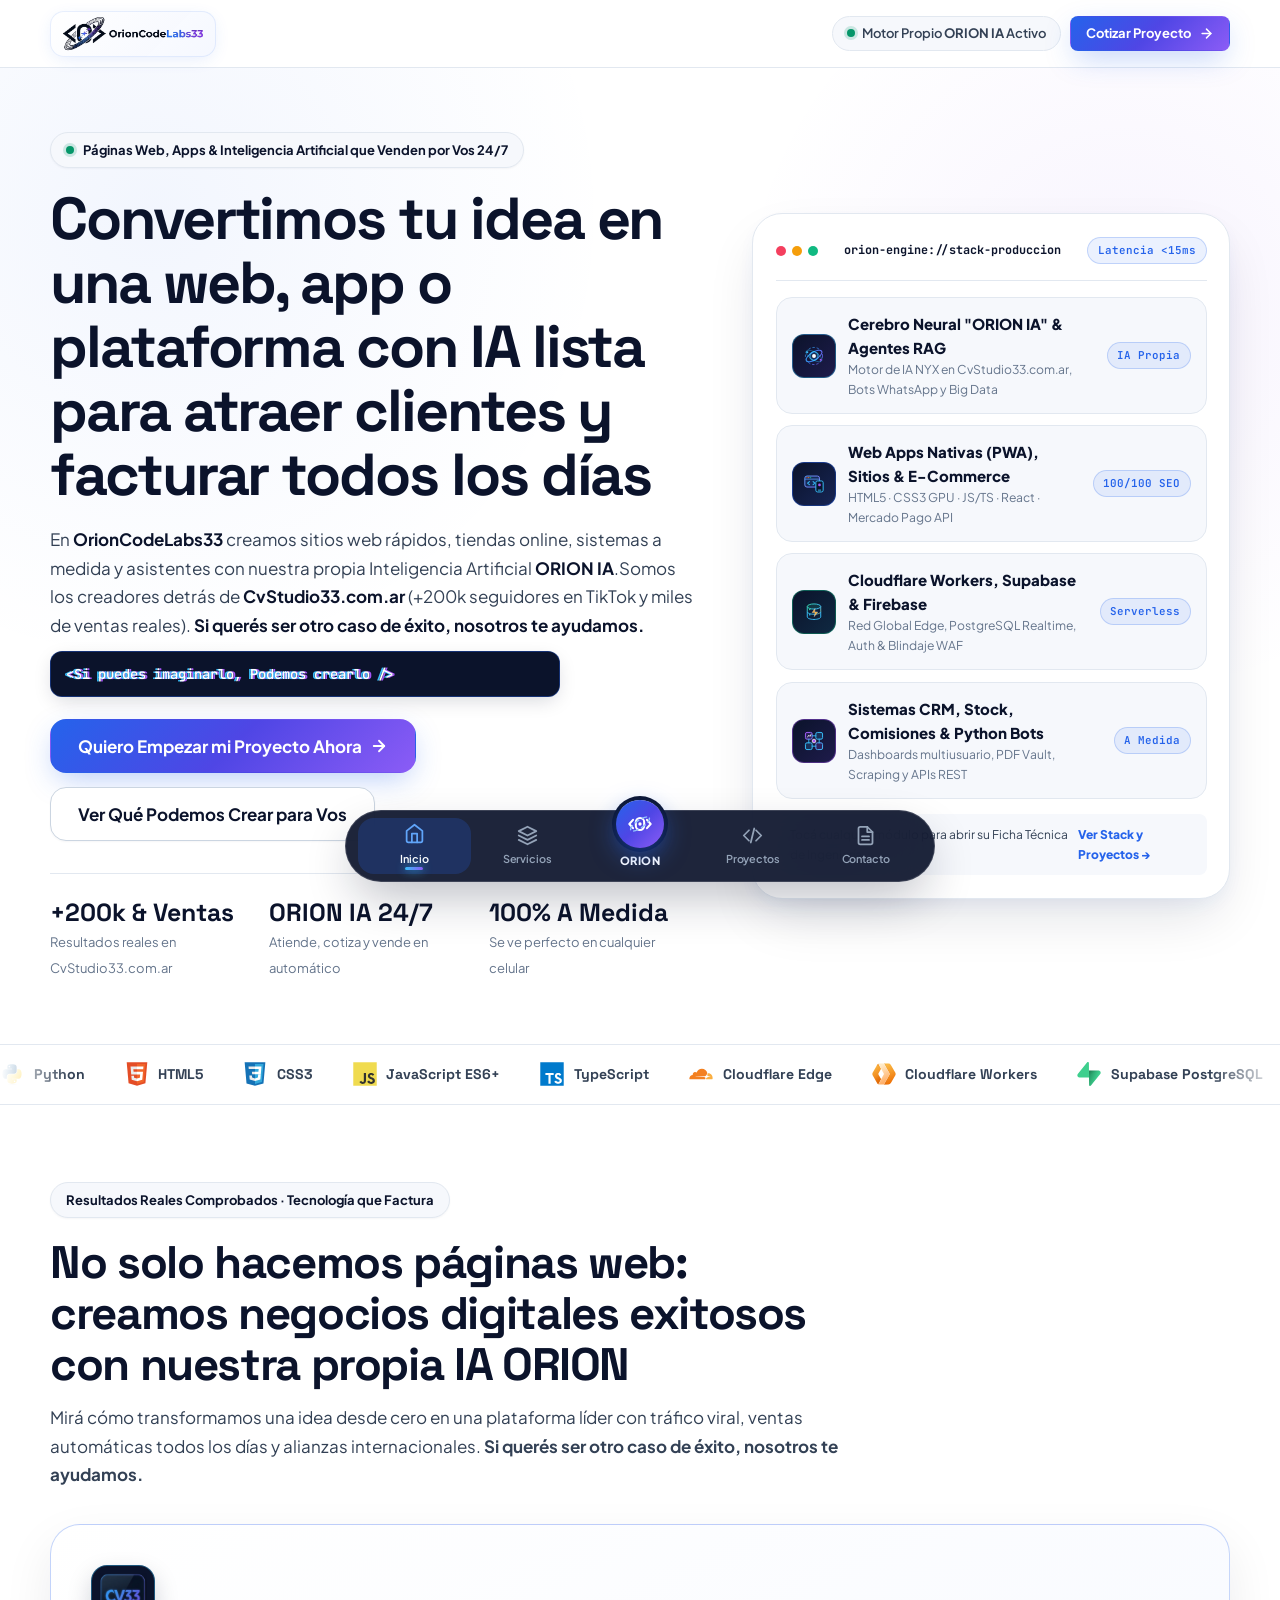
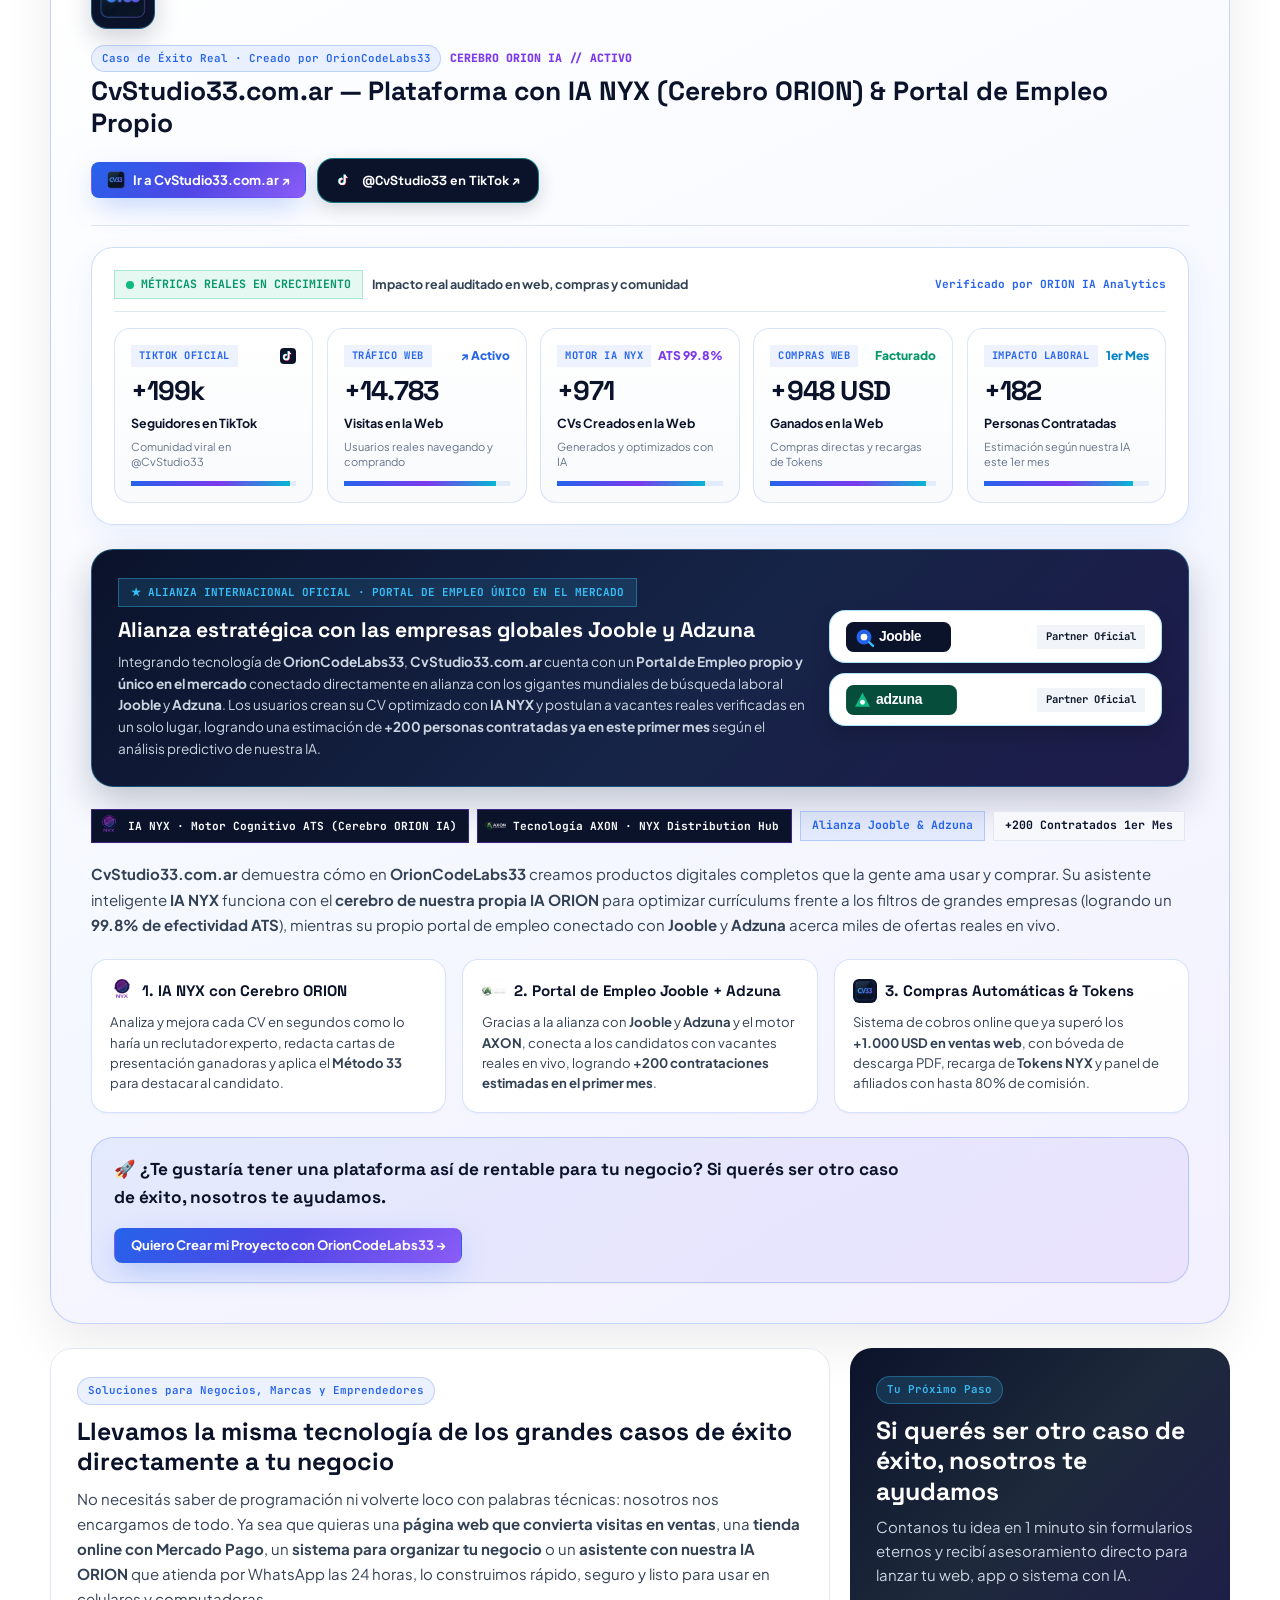
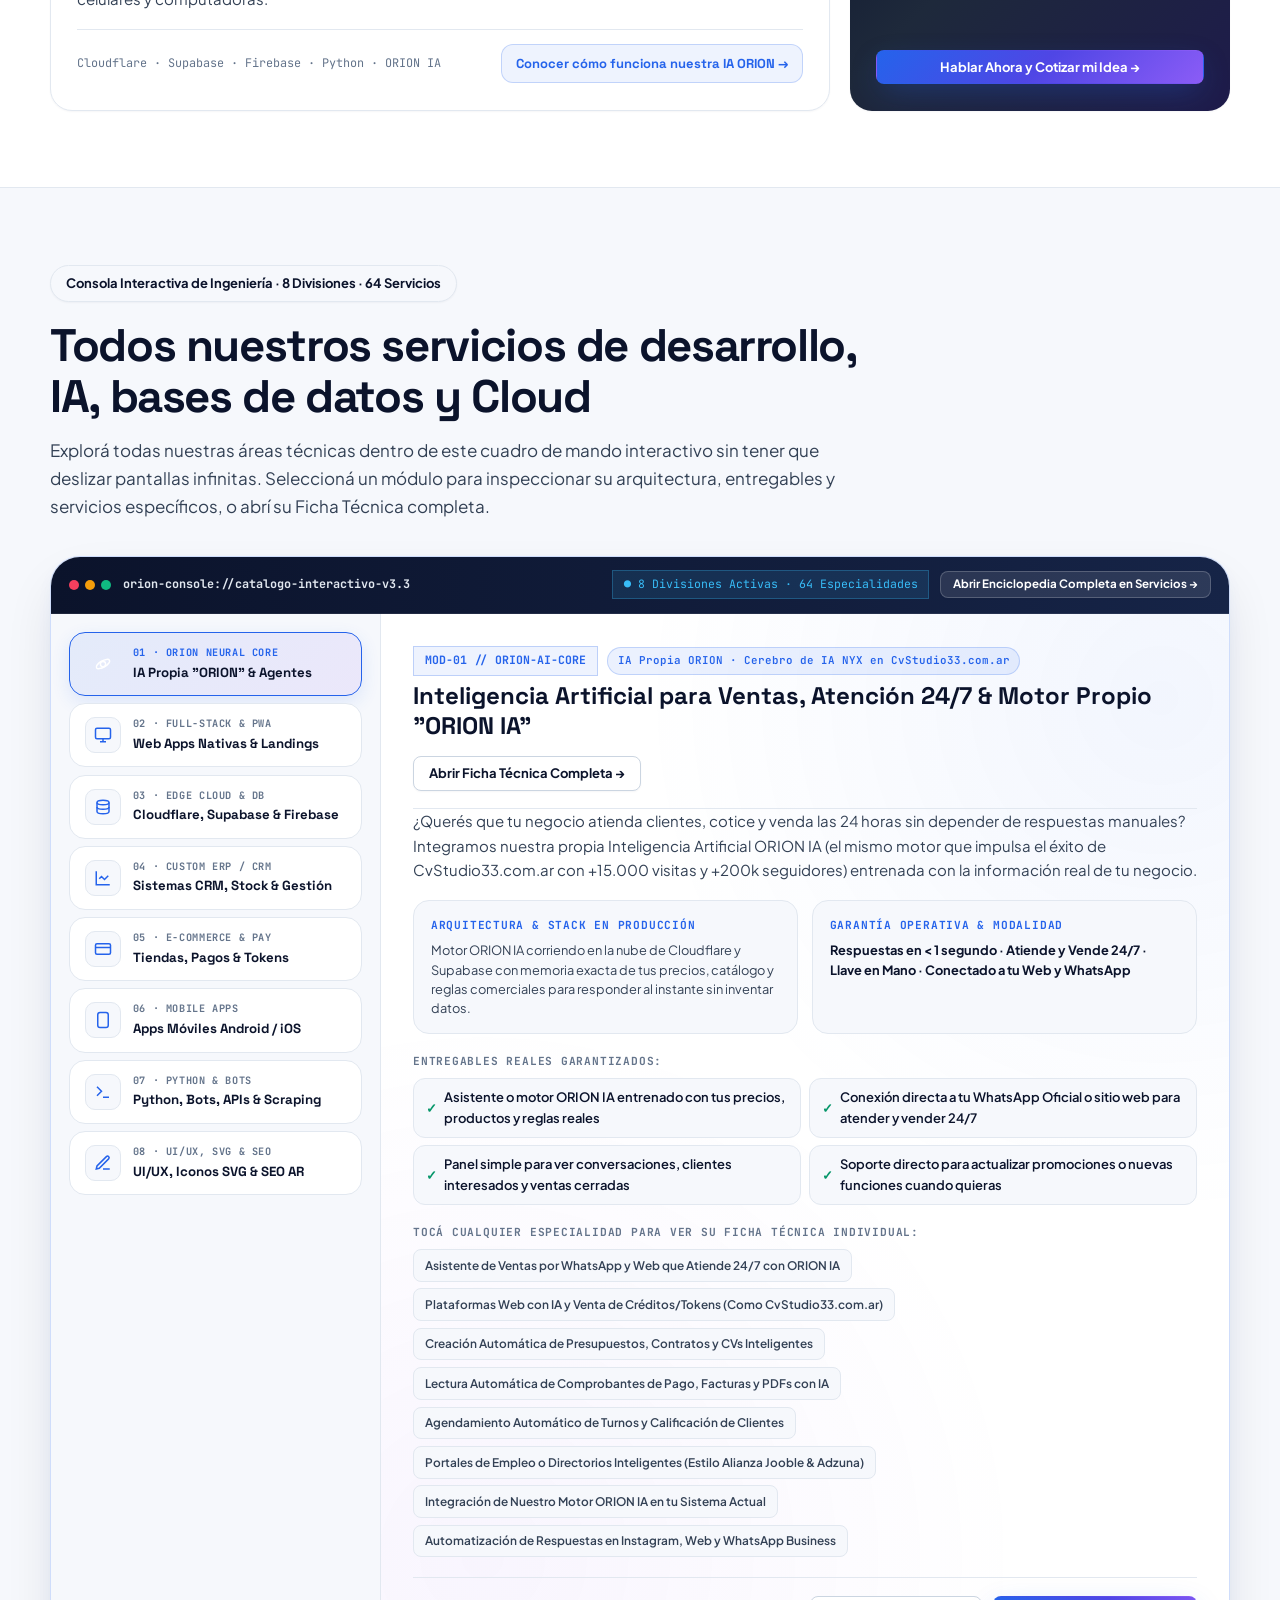
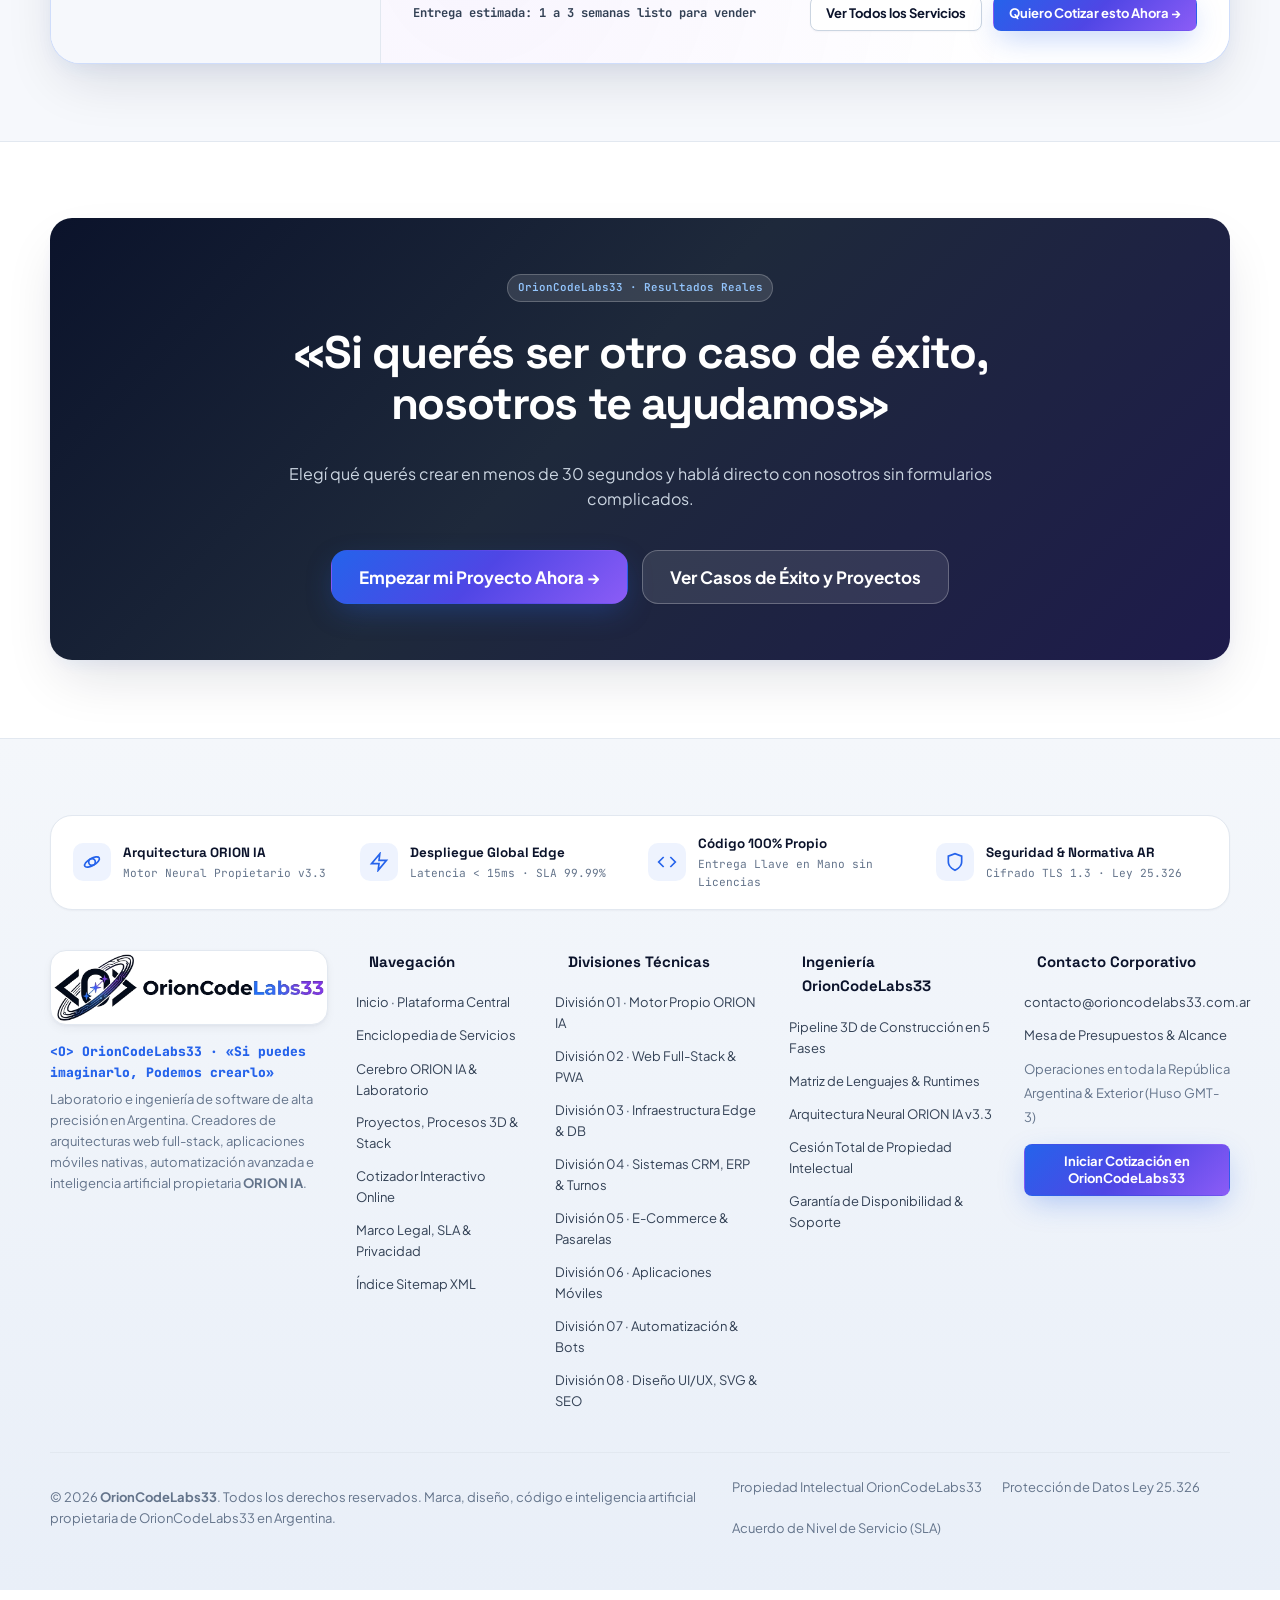
==== commit 5c5e421c: "feat: OrionCodeLabs33 v2.0 - Mobile viewport lock, CvStudio33 live metrics + Jooble/Adzuna, auto-loo" ====
--- a/index.html
+++ b/index.html
@@ -6,9 +6,9 @@
   <meta http-equiv="X-UA-Compatible" content="IE=edge">
 
   <!-- SEO Principal para Argentina y Mercados Globales -->
-  <title>OrionCodeLabs33 | Desarrollo de Software, Web Apps, IA Propia "ORION" en Argentina</title>
-  <meta name="description" content="OrionCodeLabs33: Desarrollo profesional de software a medida, páginas web, aplicaciones móviles, bases de datos en Supabase y Firebase, infraestructura Cloudflare Workers y nuestra propia Inteligencia Artificial ORION (creadora de CvStudio33.com.ar).">
-  <meta name="keywords" content="OrionCodeLabs33, desarrollo de software argentina, crear pagina web profesional, aplicaciones moviles, inteligencia artificial ORION, CvStudio33.com.ar, Cloudflare Workers, Supabase, Firebase, Python, automatizacion IA">
+  <title>OrionCodeLabs33 | Creamos tu Página Web, App Móvil e Inteligencia Artificial para Vender Más</title>
+  <meta name="description" content="En OrionCodeLabs33 creamos páginas web profesionales, tiendas online, sistemas a medida, apps móviles e Inteligencia Artificial propia ORION IA (creadores del caso de éxito CvStudio33.com.ar con +200k en TikTok y alianza con Jooble y Adzuna). Si querés ser otro caso de éxito, nosotros te ayudamos.">
+  <meta name="keywords" content="OrionCodeLabs33, crear pagina web argentina, desarrollo de software a medida, inteligencia artificial para empresas, ORION IA, CvStudio33.com.ar, Jooble, Adzuna, diseño web profesional, tienda online mercado pago, chatbots whatsapp ia">
   <meta name="author" content="OrionCodeLabs33">
   <meta name="robots" content="index, follow, max-image-preview:large">
   <link rel="canonical" href="https://orioncodelabs33.com.ar/">
@@ -85,15 +85,15 @@
         <div class="hero-content">
           <div class="hero-badge">
             <span class="status-dot" aria-hidden="true"></span>
-            <span>Ingeniería de Software &amp; Inteligencia Artificial Propia en Argentina</span>
+            <span>Páginas Web, Apps &amp; Inteligencia Artificial que Venden por Vos 24/7</span>
           </div>
 
           <h1 class="hero-title">
-            Ingeniería de software a medida que transforma tus ideas en plataformas reales y rentables
+            Convertimos tu idea en una web, app o plataforma con IA lista para atraer clientes y facturar todos los días
           </h1>
 
           <p class="hero-subtitle">
-            En <strong>OrionCodeLabs33</strong> diseñamos, programamos y desplegamos plataformas web de alta velocidad, aplicaciones móviles nativas, tiendas online, sistemas de gestión y automatizaciones impulsadas por nuestra propia Inteligencia Artificial <strong>ORION IA</strong> (implementada en marcas líderes como <strong>CvStudio33.com.ar</strong>), operando sobre infraestructura global en <strong>Cloudflare, Cloudflare Workers, Supabase, Firebase y Python</strong>.
+            En <strong>OrionCodeLabs33</strong> creamos sitios web rápidos, tiendas online, sistemas a medida y asistentes con nuestra propia Inteligencia Artificial <strong>ORION IA</strong>.Somos los creadores detrás de <strong>CvStudio33.com.ar</strong> (+200k seguidores en TikTok y miles de ventas reales). <strong>Si querés ser otro caso de éxito, nosotros te ayudamos.</strong>
           </p>
 
           <!-- ANIMACIÓN EN CÓDIGO PURO (Caja 100% bloqueada, sin etiquetas "render/code", cero estiramiento) -->
@@ -116,26 +116,26 @@
 
           <div class="hero-cta-group">
             <a href="contacto.html#cotizador" class="btn btn-primary btn-lg">
-              <span>Abrir Cotizador de Proyectos</span>
+              <span>Quiero Empezar mi Proyecto Ahora</span>
               <svg width="18" height="18" viewBox="0 0 24 24" fill="none" stroke="currentColor" stroke-width="2.4" stroke-linecap="round" stroke-linejoin="round"><path d="M5 12h14"/><path d="m12 5 7 7-7 7"/></svg>
             </a>
             <a href="#catalogo-servicios" class="btn btn-secondary btn-lg">
-              <span>Explorar Servicios Detallados</span>
+              <span>Ver Qué Podemos Crear para Vos</span>
             </a>
           </div>
 
           <div class="hero-metrics-bar">
             <div class="metric-item">
-              <strong>ORION IA</strong>
-              <span>Motor propio probado en CvStudio33.com.ar</span>
+              <strong>+200k &amp; Ventas</strong>
+              <span>Resultados reales en CvStudio33.com.ar</span>
             </div>
             <div class="metric-item">
-              <strong>Edge Cloud</strong>
-              <span>Cloudflare Workers · Supabase · Firebase</span>
+              <strong>ORION IA 24/7</strong>
+              <span>Atiende, cotiza y vende en automático</span>
             </div>
             <div class="metric-item">
-              <strong>100% Código</strong>
-              <span>Diseño único sin plantillas genéricas</span>
+              <strong>100% A Medida</strong>
+              <span>Se ve perfecto en cualquier celular</span>
             </div>
           </div>
         </div>
@@ -311,19 +311,19 @@
 
     <!-- ======================================================================
          SECCIÓN DESTACADA: NUESTRA PROPIA IA "ORION" & CASO INSIGNIA CVSTUDIO33.COM.AR
-         (Con Logos Oficiales de CvStudio33, IA NYX, AXON y TikTok @CvStudio33)
+         (Con Logos Oficiales, Métricas Animadas en Vivo y Alianza Jooble & Adzuna)
          ====================================================================== -->
     <section class="section">
       <div class="container">
         <div class="section-header">
-          <span class="hero-badge">Ingeniería Cognitiva Propietaria en Producción Real</span>
-          <h2 class="section-title">Impulsados por nuestra propia Inteligencia Artificial: ORION IA</h2>
+          <span class="hero-badge">Resultados Reales Comprobados · Tecnología que Factura</span>
+          <h2 class="section-title">No solo hacemos páginas web: creamos negocios digitales exitosos con nuestra propia IA ORION</h2>
           <p class="section-desc">
-            Más allá del desarrollo tradicional, en <strong>OrionCodeLabs33</strong> creamos nuestra propia arquitectura de Inteligencia Artificial llamada <strong>ORION IA</strong>: un cerebro neural hiper-optimizado capaz de impulsar ecosistemas SaaS masivos, motores de auditoría algorítmica y redes de distribución automatizada en tiempo real.
+            Mirá cómo transformamos una idea desde cero en una plataforma líder con tráfico viral, ventas automáticas todos los días y alianzas internacionales. <strong>Si querés ser otro caso de éxito, nosotros te ayudamos.</strong>
           </p>
         </div>
 
-        <!-- Megacard Insignia: CvStudio33.com.ar + IA NYX (Cerebro ORION) + AXON -->
+        <!-- Megacard Insignia: CvStudio33.com.ar + IA NYX (Cerebro ORION) + AXON + Jooble & Adzuna -->
         <article class="cvstudio-flagship-card spotlight-card" style="margin-bottom:1.5rem;">
           <div class="cvstudio-brand-header">
             <div class="cvstudio-identity-cluster">
@@ -332,11 +332,11 @@
               </a>
               <div>
                 <div style="display:flex;align-items:center;gap:0.55rem;flex-wrap:wrap;margin-bottom:0.25rem;">
-                  <span class="badge-verified">Caso de Éxito Insignia · Ecosistema en Producción</span>
-                  <span style="font-family:var(--font-mono);font-size:0.72rem;color:var(--brand-violet);font-weight:800;">ORION NEURAL CORE v3.3 // ACTIVE</span>
+                  <span class="badge-verified">Caso de Éxito Real · Creado por OrionCodeLabs33</span>
+                  <span style="font-family:var(--font-mono);font-size:0.72rem;color:var(--brand-violet);font-weight:800;">CEREBRO ORION IA // ACTIVO</span>
                 </div>
                 <h3 style="font-family:var(--font-display);font-size:clamp(1.25rem, 2.5vw, 1.65rem);font-weight:800;color:var(--text-primary);line-height:1.2;">
-                  CvStudio33.com.ar — Agencia de Inteligencia ATS &amp; IA NYX corriendo con el Cerebro de ORION
+                  CvStudio33.com.ar — Plataforma con IA NYX (Cerebro ORION) &amp; Portal de Empleo Propio
                 </h3>
               </div>
             </div>
@@ -354,6 +354,112 @@
             </div>
           </div>
 
+          <!-- TABLERO DE MÉTRICAS ANIMADAS EN VIVO (Debajo de los links de TikTok y Web) -->
+          <div class="cvstudio-live-metrics-wrap" aria-label="Métricas reales de crecimiento de CvStudio33">
+            <div class="cvstudio-live-metrics-header">
+              <div style="display:flex;align-items:center;gap:0.55rem;flex-wrap:wrap;">
+                <span class="live-pulse-indicator">
+                  <span class="live-pulse-dot" aria-hidden="true"></span>
+                  <span>MÉTRICAS REALES EN CRECIMIENTO</span>
+                </span>
+                <span style="font-size:0.78rem;font-weight:700;color:var(--text-secondary);">
+                  Impacto real auditado en web, compras y comunidad
+                </span>
+              </div>
+              <span style="font-family:var(--font-mono);font-size:0.7rem;color:var(--brand-blue);font-weight:700;">
+                Verificado por ORION IA Analytics
+              </span>
+            </div>
+
+            <div class="cvstudio-live-metrics-grid">
+              <!-- Métrica 1: Seguidores en TikTok +200k -->
+              <div class="cvstudio-metric-card">
+                <div class="cvstudio-metric-top">
+                  <span class="cvstudio-metric-tag">TikTok Oficial</span>
+                  <img src="assets/img/tech/tiktok.svg" alt="" width="16" height="16">
+                </div>
+                <div class="cvstudio-metric-value" data-metric-target="200" data-metric-prefix="+" data-metric-suffix="k" data-metric-format="plain">+0k</div>
+                <div class="cvstudio-metric-label">Seguidores en TikTok</div>
+                <div class="cvstudio-metric-sub">Comunidad viral en @CvStudio33</div>
+                <div class="metric-progress-track"><div class="metric-progress-fill" data-progress-target="96%"></div></div>
+              </div>
+
+              <!-- Métrica 2: Tráfico en la Web +15.000 visitas -->
+              <div class="cvstudio-metric-card">
+                <div class="cvstudio-metric-top">
+                  <span class="cvstudio-metric-tag">Tráfico Web</span>
+                  <span style="font-size:0.75rem;color:var(--brand-blue);font-weight:800;">↗ Activo</span>
+                </div>
+                <div class="cvstudio-metric-value" data-metric-target="15000" data-metric-prefix="+" data-metric-suffix="" data-metric-format="dot-thousands">+0</div>
+                <div class="cvstudio-metric-label">Visitas en la Web</div>
+                <div class="cvstudio-metric-sub">Usuarios reales navegando y comprando</div>
+                <div class="metric-progress-track"><div class="metric-progress-fill" data-progress-target="92%"></div></div>
+              </div>
+
+              <!-- Métrica 3: CVs creados en la web +1.000 -->
+              <div class="cvstudio-metric-card">
+                <div class="cvstudio-metric-top">
+                  <span class="cvstudio-metric-tag">Motor IA NYX</span>
+                  <span style="font-size:0.75rem;color:var(--brand-violet);font-weight:800;">ATS 99.8%</span>
+                </div>
+                <div class="cvstudio-metric-value" data-metric-target="1000" data-metric-prefix="+" data-metric-suffix="" data-metric-format="dot-thousands">+0</div>
+                <div class="cvstudio-metric-label">CVs Creados en la Web</div>
+                <div class="cvstudio-metric-sub">Generados y optimizados con IA</div>
+                <div class="metric-progress-track"><div class="metric-progress-fill" data-progress-target="89%"></div></div>
+              </div>
+
+              <!-- Métrica 4: Dinero ganado / Compras en la web +1.000 USD -->
+              <div class="cvstudio-metric-card">
+                <div class="cvstudio-metric-top">
+                  <span class="cvstudio-metric-tag">Compras Web</span>
+                  <span style="font-size:0.75rem;color:#059669;font-weight:800;">Facturado</span>
+                </div>
+                <div class="cvstudio-metric-value" data-metric-target="1000" data-metric-prefix="+" data-metric-suffix=" USD" data-metric-format="dot-thousands">+0 USD</div>
+                <div class="cvstudio-metric-label">Ganados en la Web</div>
+                <div class="cvstudio-metric-sub">Compras directas y recargas de Tokens</div>
+                <div class="metric-progress-track"><div class="metric-progress-fill" data-progress-target="94%"></div></div>
+              </div>
+
+              <!-- Métrica 5: Personas contratadas 1er mes +200 (Estimación IA) -->
+              <div class="cvstudio-metric-card">
+                <div class="cvstudio-metric-top">
+                  <span class="cvstudio-metric-tag">Impacto Laboral</span>
+                  <span style="font-size:0.75rem;color:#0284C7;font-weight:800;">1er Mes</span>
+                </div>
+                <div class="cvstudio-metric-value" data-metric-target="200" data-metric-prefix="+" data-metric-suffix="" data-metric-format="plain">+0</div>
+                <div class="cvstudio-metric-label">Personas Contratadas</div>
+                <div class="cvstudio-metric-sub">Estimación según nuestra IA este 1er mes</div>
+                <div class="metric-progress-track"><div class="metric-progress-fill" data-progress-target="90%"></div></div>
+              </div>
+            </div>
+          </div>
+
+          <!-- ALIANZA OFICIAL JOOBLE & ADZUNA: PORTAL DE EMPLEO PROPIO Y ÚNICO EN EL MERCADO -->
+          <div class="alliance-portal-banner">
+            <div>
+              <span class="alliance-portal-badge">
+                <span>★ ALIANZA INTERNACIONAL OFICIAL · PORTAL DE EMPLEO ÚNICO EN EL MERCADO</span>
+              </span>
+              <h4>
+                Alianza estratégica con las empresas globales Jooble y Adzuna
+              </h4>
+              <p>
+                Integrando tecnología de <strong>OrionCodeLabs33</strong>, <strong>CvStudio33.com.ar</strong> cuenta con un <strong>Portal de Empleo propio y único en el mercado</strong> conectado directamente en alianza con los gigantes mundiales de búsqueda laboral <strong>Jooble</strong> y <strong>Adzuna</strong>. Los usuarios crean su CV optimizado con <strong>IA NYX</strong> y postulan a vacantes reales verificadas en un solo lugar, logrando una estimación de <strong>+200 personas contratadas ya en este primer mes</strong> según el análisis predictivo de nuestra IA.
+              </p>
+            </div>
+
+            <div class="alliance-logos-cluster" aria-label="Logos oficiales de la alianza Jooble y Adzuna">
+              <div class="alliance-logo-pill">
+                <img src="assets/img/tech/jooble.svg" alt="Logo Oficial Jooble" width="120" height="30">
+                <span>Partner Oficial</span>
+              </div>
+              <div class="alliance-logo-pill">
+                <img src="assets/img/tech/adzuna.svg" alt="Logo Oficial Adzuna" width="120" height="30">
+                <span>Partner Oficial</span>
+              </div>
+            </div>
+          </div>
+
           <!-- Chips de Sub-Motores Oficiales (IA NYX + Tecnología AXON) -->
           <div class="cvstudio-sublogos-pills" style="margin-bottom:1.15rem;">
             <span class="sublogo-chip">
@@ -364,85 +470,79 @@
               <img src="assets/img/logo-axon.png" alt="Logo Tecnología AXON" width="22" height="22">
               <span>Tecnología AXON · NYX Distribution Hub</span>
             </span>
-            <span class="spec-meta-pill is-accent">99.8% Tasa de Lectura ATS</span>
-            <span class="spec-meta-pill">Top 1% Posicionamiento Laboral</span>
+            <span class="spec-meta-pill is-accent">Alianza Jooble &amp; Adzuna</span>
+            <span class="spec-meta-pill">+200 Contratados 1er Mes</span>
           </div>
 
           <p style="font-size:var(--text-sm);color:var(--text-secondary);line-height:1.7;max-width:none;">
-            <strong>CvStudio33.com.ar</strong> es la demostración definitiva del poder de ingeniería de <strong>OrionCodeLabs33</strong>. Desarrollamos desde cero una plataforma SaaS de vanguardia donde su agente propietario, <strong>IA NYX</strong>, opera directamente sobre el <strong>cerebro neural de ORION IA</strong> para ejecutar <em>ingeniería inversa de Big Data laboral</em> y simular en milisegundos el comportamiento exacto de los algoritmos de filtrado de empresas <strong>Fortune 500</strong> (Workday, Taleo, Greenhouse). A diferencia de cualquier creador convencional, <strong>CvStudio33</strong> ofrece las <strong>únicas plantillas en Argentina con agentes de IA integrados en tiempo real</strong> que auditan semánticamente el perfil, inyectan Keywords de alto impacto y logran un <strong>bypaseo de filtros ATS con 99.8% de efectividad</strong>.
+            <strong>CvStudio33.com.ar</strong> demuestra cómo en <strong>OrionCodeLabs33</strong> creamos productos digitales completos que la gente ama usar y comprar. Su asistente inteligente <strong>IA NYX</strong> funciona con el <strong>cerebro de nuestra propia IA ORION</strong> para optimizar currículums frente a los filtros de grandes empresas (logrando un <strong>99.8% de efectividad ATS</strong>), mientras su propio portal de empleo conectado con <strong>Jooble</strong> y <strong>Adzuna</strong> acerca miles de ofertas reales en vivo.
           </p>
 
-          <!-- Desglose Técnico de los 3 Pilares de CvStudio33 -->
+          <!-- Desglose Claro de los 3 Pilares de CvStudio33 -->
           <div class="nyx-architecture-grid">
             <div class="nyx-arch-card">
               <h4>
                 <img src="assets/img/logo-nyx.png" alt="" width="24" height="24" style="border-radius:6px;">
-                <span>1. IA NYX + Cerebro ORION IA</span>
+                <span>1. IA NYX con Cerebro ORION</span>
               </h4>
               <p>
-                Simulación algorítmica de reclutadores corporativos, auditoría de densidad léxica, reescritura ejecutiva orientada a métricas cuantificables, <strong>Generador IA de Cartas de Presentación persuasivas</strong> y aplicación del <strong>Método Científico de 5 Pasos (Método 33)</strong>.
+                Analiza y mejora cada CV en segundos como lo haría un reclutador experto, redacta cartas de presentación ganadoras y aplica el <strong>Método 33</strong> para destacar al candidato.
               </p>
             </div>
 
             <div class="nyx-arch-card">
               <h4>
                 <img src="assets/img/logo-axon.png" alt="" width="24" height="24" style="border-radius:6px;">
-                <span>2. Tecnología AXON &amp; Distribution Hub</span>
+                <span>2. Portal de Empleo Jooble + Adzuna</span>
               </h4>
               <p>
-                Motor de despliegue masivo inteligente (<strong>NYX Distribution Hub</strong>) que hiper-conecta el perfil optimizado del candidato con vacantes globales y regionales, sumado a la <strong>Suite VIP</strong> de acceso estratégico a oportunidades laborales ocultas.
+                Gracias a la alianza con <strong>Jooble</strong> y <strong>Adzuna</strong> y el motor <strong>AXON</strong>, conecta a los candidatos con vacantes reales en vivo, logrando <strong>+200 contrataciones estimadas en el primer mes</strong>.
               </p>
             </div>
 
             <div class="nyx-arch-card">
               <h4>
                 <img src="assets/img/logo-cvstudio33.png" alt="" width="24" height="24" style="border-radius:6px;background:#0B132B;padding:2px;">
-                <span>3. PDF Vault, Tokens NYX &amp; 5ta Venta</span>
+                <span>3. Compras Automáticas &amp; Tokens</span>
               </h4>
               <p>
-                Arquitectura Full-Stack con <strong>PDF Vault</strong> (bóveda segura de documentos de alta precisión), micro-economía propia de <strong>Tokens NYX</strong> con acreditación instantánea y <strong>Panel de Ventas / Partners con el "Sistema de la 5ta Venta" (hasta 80% de comisión)</strong>.
+                Sistema de cobros online que ya superó los <strong>+1.000 USD en ventas web</strong>, con bóveda de descarga PDF, recarga de <strong>Tokens NYX</strong> y panel de afiliados con hasta 80% de comisión.
               </p>
             </div>
           </div>
 
-          <div style="display:flex;flex-wrap:wrap;align-items:center;justify-content:space-between;gap:1rem;padding-top:1.1rem;border-top:1px solid rgba(37, 99, 235, 0.16);">
-            <div class="subservices-list">
-              <span class="subservice-pill">Cerebro ORION IA</span>
-              <span class="subservice-pill">Agente IA NYX</span>
-              <span class="subservice-pill">Motor AXON</span>
-              <span class="subservice-pill">PDF Vault</span>
-              <span class="subservice-pill">Economía Tokens NYX</span>
-              <span class="subservice-pill">Sistema 5ta Venta (80%)</span>
-            </div>
-            <a href="portafolio.html#cvstudio33" class="service-detail-trigger">Analizar arquitectura completa en Proyectos →</a>
+          <!-- Cinta Gancho de Conversión Directa -->
+          <div class="seo-hook-ribbon">
+            <p>🚀 ¿Te gustaría tener una plataforma así de rentable para tu negocio? Si querés ser otro caso de éxito, nosotros te ayudamos.</p>
+            <a href="contacto.html#cotizador" class="btn btn-primary btn-sm">Quiero Crear mi Proyecto con OrionCodeLabs33 →</a>
           </div>
         </article>
 
-        <!-- Ecosistema Corporativo de Alta Complejidad -->
+        <!-- Ecosistema Corporativo Claro y Vendedor -->
         <div class="bento-grid">
           <article class="bento-card bento-span-2 spotlight-card">
             <div>
-              <span class="badge-verified" style="margin-bottom:0.75rem;display:inline-block;">Ecosistema Corporativo &amp; Infraestructura de Misión Crítica</span>
-              <h3>Arquitectura Empresarial Multi-Nodo: ORION IA, Distribución Algorítmica y Automatización Comercial</h3>
+              <span class="badge-verified" style="margin-bottom:0.75rem;display:inline-block;">Soluciones para Negocios, Marcas y Emprendedores</span>
+              <h3>Llevamos la misma tecnología de los grandes casos de éxito directamente a tu negocio</h3>
               <p style="font-size:var(--text-sm);color:var(--text-secondary);margin-top:0.5rem;line-height:1.68;">
-                La misma matriz tecnológica que posiciona a <strong>CvStudio33.com.ar</strong> en la cúspide de la inteligencia aplicada se despliega hoy en ecosistemas corporativos, distribuidoras mayoristas de alto volumen (como <strong>Lixie</strong> y hubs logísticos B2B) y plataformas transaccionales. Combinamos <strong>el cerebro de ORION IA</strong> con ejecución distribuida en <strong>Cloudflare Workers</strong>, clústeres relacionales y vectoriales en <strong>Supabase PostgreSQL</strong> y sincronización en milisegundos sobre <strong>Google Firebase</strong> para construir sistemas que operan 24/7 sin cuellos de botella ni costos de servidores ociosos.
+                No necesitás saber de programación ni volverte loco con palabras técnicas: nosotros nos encargamos de todo. Ya sea que quieras una <strong>página web que convierta visitas en ventas</strong>, una <strong>tienda online con Mercado Pago</strong>, un <strong>sistema para organizar tu negocio</strong> o un <strong>asistente con nuestra IA ORION</strong> que atienda por WhatsApp las 24 horas, lo construimos rápido, seguro y listo para usar en celulares y computadoras.
               </p>
             </div>
             <div style="display:flex;flex-wrap:wrap;align-items:center;justify-content:space-between;gap:1rem;padding-top:0.9rem;border-top:1px solid var(--border-subtle);">
-              <span style="font-family:var(--font-mono);font-size:0.74rem;color:var(--text-muted);">SLA 99.99% · Edge Computing · RAG Vectorial · Pagos &amp; Comisiones Automatizadas</span>
-              <a href="nosotros.html" class="service-detail-trigger">Explorar la arquitectura del cerebro ORION IA →</a>
+              <span style="font-family:var(--font-mono);font-size:0.74rem;color:var(--text-muted);">Cloudflare · Supabase · Firebase · Python · ORION IA</span>
+              <a href="nosotros.html" class="service-detail-trigger">Conocer cómo funciona nuestra IA ORION →</a>
             </div>
           </article>
 
           <article class="bento-card spotlight-card" style="background:var(--gradient-orion-dark);color:#FFFFFF;border:none;">
             <div>
-              <span class="badge-verified" style="background:rgba(56,189,248,0.16);color:#38BDF8;border-color:rgba(56,189,248,0.35);margin-bottom:0.75rem;display:inline-block;">Potencia Ilimitada</span>
-              <h3 style="color:#FFFFFF;">¿Querés un SaaS con IA propia o automatizar tu empresa?</h3>
+              <span class="badge-verified" style="background:rgba(56,189,248,0.16);color:#38BDF8;border-color:rgba(56,189,248,0.35);margin-bottom:0.75rem;display:inline-block;">Tu Próximo Paso</span>
+              <h3 style="color:#FFFFFF;">Si querés ser otro caso de éxito, nosotros te ayudamos</h3>
               <p style="font-size:var(--text-sm);color:#CBD5E1;margin-top:0.5rem;line-height:1.6;">
-                Construimos desde plataformas completas con economía de tokens, bóvedas PDF y paneles de comisiones hasta bots autónomos en Python y WhatsApp conectados a tu negocio.
+                Contanos tu idea en 1 minuto sin formularios eternos y recibí asesoramiento directo para lanzar tu web, app o sistema con IA.
               </p>
             </div>
-            <a href="contacto.html#cotizador" class="btn btn-primary btn-sm" style="width:100%;">Cotizar un Sistema con ORION IA →</a>
+            <a href="contacto.html#cotizador" class="btn btn-primary btn-sm" style="width:100%;">Hablar Ahora y Cotizar mi Idea →</a>
           </article>
         </div>
       </div>
@@ -620,11 +720,11 @@
 
               <div class="console-viewport-footer">
                 <span id="console-active-timeline" style="font-family:var(--font-mono);font-size:0.76rem;font-weight:700;color:var(--text-secondary);">
-                  Entrega estimada: 1 a 4 semanas según alcance
-                </span>
-                <div style="display:flex;wrap:wrap;gap:0.65rem;">
-                  <a href="servicios.html" class="btn btn-secondary btn-sm">Ver Catálogo Expandido</a>
-                  <a id="console-quote-btn" href="contacto.html#cotizador" class="btn btn-primary btn-sm">Cotizar esta División →</a>
+                  Entrega estimada: 1 a 3 semanas listo para vender
+                </span>
+                <div style="display:flex;flex-wrap:wrap;gap:0.65rem;">
+                  <a href="servicios.html" class="btn btn-secondary btn-sm">Ver Todos los Servicios</a>
+                  <a id="console-quote-btn" href="contacto.html#cotizador" class="btn btn-primary btn-sm">Quiero Cotizar esto Ahora →</a>
                 </div>
               </div>
             </div>
@@ -639,14 +739,14 @@
     <section class="section">
       <div class="container">
         <div class="bento-card" style="background:var(--gradient-orion-dark);color:#FFFFFF;padding:clamp(2rem, 5vw, 3.5rem);text-align:center;align-items:center;border:none;box-shadow:var(--shadow-lg);">
-          <span class="badge-verified" style="background:rgba(255,255,255,0.12);color:#93C5FD;border-color:rgba(255,255,255,0.22);">OrionCodeLabs33 · Ingeniería &amp; ORION IA</span>
-          <h2 class="section-title" style="color:#FFFFFF;max-width:24ch;margin-top:0.5rem;">«Si puedes imaginarlo, Podemos crearlo.»</h2>
+          <span class="badge-verified" style="background:rgba(255,255,255,0.12);color:#93C5FD;border-color:rgba(255,255,255,0.22);">OrionCodeLabs33 · Resultados Reales</span>
+          <h2 class="section-title" style="color:#FFFFFF;max-width:26ch;margin-top:0.5rem;">«Si querés ser otro caso de éxito, nosotros te ayudamos»</h2>
           <p style="color:#CBD5E1;max-width:60ch;margin-bottom:1.25rem;">
-            Armá tu presupuesto en menos de 2 minutos en nuestro cotizador interactivo y recibí una propuesta técnica clara con tiempos y alcance exacto.
+            Elegí qué querés crear en menos de 30 segundos y hablá directo con nosotros sin formularios complicados.
           </p>
           <div style="display:flex;flex-wrap:wrap;justify-content:center;gap:0.85rem;">
-            <a href="contacto.html#cotizador" class="btn btn-primary btn-lg">Ir al Cotizador de Proyectos</a>
-            <a href="portafolio.html" class="btn btn-secondary btn-lg" style="background:rgba(255,255,255,0.1);color:#FFFFFF;border-color:rgba(255,255,255,0.25);">Ver Proyectos, Procesos 3D y Stack</a>
+            <a href="contacto.html#cotizador" class="btn btn-primary btn-lg">Empezar mi Proyecto Ahora →</a>
+            <a href="portafolio.html" class="btn btn-secondary btn-lg" style="background:rgba(255,255,255,0.1);color:#FFFFFF;border-color:rgba(255,255,255,0.25);">Ver Casos de Éxito y Proyectos</a>
           </div>
         </div>
       </div>
--- a/assets/css/tokens.css
+++ b/assets/css/tokens.css
@@ -104,18 +104,32 @@
   scroll-padding-top: 88px;
   background-color: var(--bg-primary);
   color: var(--text-primary);
+  width: 100%;
+  max-width: 100%;
+  overflow-x: clip;
+  overscroll-behavior-x: none;
   -webkit-text-size-adjust: 100%;
   -webkit-tap-highlight-color: transparent;
 }
 
 body {
   min-height: 100dvh;
+  width: 100%;
+  max-width: 100%;
   background-color: var(--bg-primary);
   color: var(--text-primary);
   line-height: 1.62;
-  overflow-x: hidden;
+  overflow-x: clip;
+  overscroll-behavior-x: none;
+  position: relative;
   /* Espacio reservado abajo para el Dock de Navegación en celular y PC */
   padding-bottom: calc(var(--dock-height) + var(--safe-bottom) + 28px);
+}
+
+main, section, header, footer {
+  width: 100%;
+  max-width: 100%;
+  overflow-x: clip;
 }
 
 img, svg, video {
--- a/assets/css/layout.css
+++ b/assets/css/layout.css
@@ -37,21 +37,60 @@
   gap: 0.75rem;
 }
 
-/* Logo perfectamente integrado sobre el fondo blanco sin sobresalir jamás */
+/* Logo con acabado moderno Aurora / Cristal suave (Cero estética tech/hacker) */
 .brand-logo {
+  position: relative;
   display: inline-flex;
   align-items: center;
   flex-shrink: 0;
-  height: 38px;
-  max-width: 56vw;
-  transition: transform 0.25s var(--ease-out-expo);
+  height: 40px;
+  max-width: 54vw;
+  padding: 0.2rem 0.55rem;
+  border-radius: 14px;
+  background: linear-gradient(135deg, rgba(255, 255, 255, 0.95) 0%, rgba(244, 247, 255, 0.92) 100%);
+  box-shadow: 0 4px 18px -4px rgba(37, 99, 235, 0.14), inset 0 0 0 1px rgba(37, 99, 235, 0.1);
+  overflow: hidden;
+  transition: transform 0.35s var(--ease-out-expo), box-shadow 0.35s ease;
+  animation: logoGentleFloat 6s ease-in-out infinite;
+}
+
+.brand-logo::after {
+  content: '';
+  position: absolute;
+  top: -50%;
+  left: -60%;
+  width: 45%;
+  height: 200%;
+  background: linear-gradient(
+    90deg,
+    transparent 0%,
+    rgba(255, 255, 255, 0.85) 50%,
+    transparent 100%
+  );
+  transform: rotate(25deg);
+  animation: logoCrystalSweep 5.5s cubic-bezier(0.4, 0, 0.2, 1) infinite;
+  pointer-events: none;
+}
+
+@keyframes logoCrystalSweep {
+  0% { left: -65%; opacity: 0; }
+  15% { opacity: 1; }
+  45%, 100% { left: 135%; opacity: 0; }
+}
+
+@keyframes logoGentleFloat {
+  0%, 100% { transform: translateY(0); }
+  50% { transform: translateY(-1.5px); }
 }
 
 .brand-logo:hover {
-  transform: scale(1.015);
+  transform: translateY(-2px) scale(1.02);
+  box-shadow: 0 10px 26px -6px rgba(124, 58, 237, 0.24), inset 0 0 0 1px rgba(124, 58, 237, 0.22);
 }
 
 .brand-logo img {
+  position: relative;
+  z-index: 1;
   height: 100%;
   width: auto;
   max-width: 100%;
@@ -63,15 +102,17 @@
 
 @media (min-width: 768px) {
   .brand-logo {
-    height: 44px;
-    max-width: 265px;
+    height: 46px;
+    max-width: 275px;
+    padding: 0.25rem 0.7rem;
   }
 }
 
 .header-right-status {
   display: flex;
   align-items: center;
-  gap: 0.65rem;
+  gap: 0.55rem;
+  min-width: 0;
 }
 
 .orion-ai-pill {
@@ -103,21 +144,25 @@
 }
 
 /* --------------------------------------------------------------------------
-   2. BOTONES DE INGENIERÍA
+   2. BOTONES DE ALTA CONVERSIÓN (100% Adaptables sin desbordar jamás)
    -------------------------------------------------------------------------- */
 .btn {
   display: inline-flex;
   align-items: center;
   justify-content: center;
-  gap: 0.55rem;
-  padding: 0.75rem 1.35rem;
+  gap: 0.5rem;
+  padding: 0.75rem 1.25rem;
+  max-width: 100%;
   font-size: var(--text-sm);
   font-weight: 700;
+  line-height: 1.3;
+  text-align: center;
   border-radius: var(--radius-sm);
   border: 1px solid transparent;
   cursor: pointer;
   transition: transform 0.22s var(--ease-out-expo), box-shadow 0.22s ease, background-color 0.22s ease, border-color 0.22s ease;
-  white-space: nowrap;
+  white-space: normal;
+  word-break: break-word;
 }
 
 .btn:active {
@@ -315,14 +360,19 @@
 
 .hero-grid {
   display: grid;
-  grid-template-columns: 1fr;
-  gap: 2.5rem;
-  align-items: center;
+  grid-template-columns: minmax(0, 1fr);
+  gap: 2.25rem;
+  align-items: center;
+}
+
+.hero-grid > * {
+  min-width: 0;
+  max-width: 100%;
 }
 
 @media (min-width: 1024px) {
   .hero-grid {
-    grid-template-columns: 1.15fr 0.85fr;
+    grid-template-columns: minmax(0, 1.15fr) minmax(0, 0.85fr);
     gap: 3.5rem;
   }
 }
@@ -340,6 +390,8 @@
   color: var(--brand-navy);
   margin-bottom: 1.15rem;
   box-shadow: var(--shadow-xs);
+  max-width: 100%;
+  flex-wrap: wrap;
 }
 
 .hero-title {
@@ -350,6 +402,7 @@
   letter-spacing: -0.035em;
   color: var(--text-primary);
   margin-bottom: 1.15rem;
+  overflow-wrap: break-word;
 }
 
 .hero-subtitle {
@@ -382,8 +435,15 @@
   padding-top: 1.5rem;
   border-top: 1px solid var(--border-subtle);
   display: grid;
-  grid-template-columns: repeat(3, 1fr);
-  gap: 1rem;
+  grid-template-columns: repeat(3, minmax(0, 1fr));
+  gap: 0.75rem;
+}
+
+@media (max-width: 440px) {
+  .hero-metrics-bar {
+    grid-template-columns: minmax(0, 1fr);
+    gap: 0.85rem;
+  }
 }
 
 .metric-item strong {
@@ -405,15 +465,20 @@
   background: var(--bg-surface);
   border: 1px solid var(--border-subtle);
   border-radius: var(--radius-xl);
-  padding: 1.4rem;
+  padding: clamp(1rem, 3vw, 1.4rem);
   box-shadow: var(--shadow-lg);
   position: relative;
+  min-width: 0;
+  max-width: 100%;
+  overflow: hidden;
 }
 
 .showcase-header {
   display: flex;
   align-items: center;
   justify-content: space-between;
+  gap: 0.5rem;
+  flex-wrap: wrap;
   padding-bottom: 0.95rem;
   margin-bottom: 1rem;
   border-bottom: 1px solid var(--border-subtle);
@@ -444,17 +509,24 @@
   display: flex;
   align-items: center;
   justify-content: space-between;
-  gap: 0.85rem;
-  padding: 0.9rem 1rem;
+  gap: 0.75rem;
+  padding: 0.85rem 0.95rem;
   border-radius: var(--radius-md);
   background: var(--bg-secondary);
   border: 1px solid var(--border-subtle);
   transition: transform 0.22s var(--ease-out-expo), border-color 0.22s ease, box-shadow 0.22s ease, background-color 0.22s ease;
   cursor: pointer;
+  min-width: 0;
+}
+
+@media (max-width: 480px) {
+  .showcase-row {
+    flex-wrap: wrap;
+  }
 }
 
 .showcase-row:hover {
-  transform: translateX(4px);
+  transform: translateY(-2px);
   background: var(--bg-surface);
   border-color: var(--brand-blue);
   box-shadow: var(--shadow-sm);
@@ -463,7 +535,9 @@
 .showcase-row-left {
   display: flex;
   align-items: center;
-  gap: 0.85rem;
+  gap: 0.75rem;
+  min-width: 0;
+  flex: 1 1 200px;
 }
 
 .svg-icon-box {
@@ -491,15 +565,21 @@
   height: 22px;
 }
 
+.showcase-row-info {
+  min-width: 0;
+}
+
 .showcase-row-info h3 {
   font-size: var(--text-sm);
   font-weight: 800;
   color: var(--text-primary);
+  overflow-wrap: break-word;
 }
 
 .showcase-row-info p {
   font-size: 0.76rem;
   color: var(--text-muted);
+  overflow-wrap: break-word;
 }
 
 .badge-verified {
@@ -512,14 +592,16 @@
   color: var(--brand-blue);
   border: 1px solid rgba(37, 99, 235, 0.22);
   white-space: nowrap;
+  flex-shrink: 0;
 }
 
 /* --------------------------------------------------------------------------
    5. SECCIONES GENERALES, SERVICIOS Y TARJETAS EDITORIALES
    -------------------------------------------------------------------------- */
 .section {
-  padding-block: clamp(3.25rem, 6vw, 5.5rem);
+  padding-block: clamp(3rem, 6vw, 5.25rem);
   position: relative;
+  overflow-x: clip;
 }
 
 .section-alt {
@@ -528,7 +610,7 @@
 }
 
 .section-header {
-  max-width: 800px;
+  max-width: 820px;
   margin-bottom: 2.25rem;
 }
 
@@ -540,11 +622,36 @@
   letter-spacing: -0.03em;
   color: var(--text-primary);
   margin-bottom: 0.85rem;
+  overflow-wrap: break-word;
 }
 
 .section-desc {
   font-size: var(--text-base);
   color: var(--text-secondary);
+  line-height: 1.65;
+}
+
+/* Cinta Gancho SEO / Conversión */
+.seo-hook-ribbon {
+  display: flex;
+  flex-wrap: wrap;
+  align-items: center;
+  justify-content: space-between;
+  gap: 1rem;
+  padding: 1.15rem 1.4rem;
+  border-radius: var(--radius-lg);
+  background: linear-gradient(135deg, rgba(37, 99, 235, 0.08) 0%, rgba(124, 58, 237, 0.08) 100%);
+  border: 1px solid rgba(37, 99, 235, 0.24);
+  margin-top: 1.5rem;
+  box-shadow: var(--shadow-xs);
+}
+
+.seo-hook-ribbon p {
+  font-family: var(--font-display);
+  font-size: clamp(0.95rem, 2vw, 1.08rem);
+  font-weight: 800;
+  color: var(--text-primary);
+  margin: 0;
 }
 
 /* Barra de Búsqueda y Chips de Servicios */
@@ -556,16 +663,18 @@
   position: sticky;
   top: var(--header-height);
   z-index: 40;
-  background: rgba(246, 248, 252, 0.92);
+  background: rgba(246, 248, 252, 0.94);
   backdrop-filter: blur(14px);
   padding-block: 0.85rem;
   border-bottom: 1px solid var(--border-subtle);
+  max-width: 100%;
 }
 
 .search-bar-wrap {
   position: relative;
   display: flex;
   align-items: center;
+  width: 100%;
 }
 
 .search-bar-wrap svg {
@@ -580,7 +689,7 @@
 .service-search-input {
   width: 100%;
   height: 48px;
-  padding: 0 9.5rem 0 2.85rem;
+  padding: 0 7.25rem 0 2.75rem;
   background: var(--bg-surface);
   border: 1px solid var(--border-medium);
   border-radius: var(--radius-md);
@@ -588,6 +697,15 @@
   color: var(--text-primary);
   box-shadow: var(--shadow-xs);
   transition: border-color 0.2s ease, box-shadow 0.2s ease;
+}
+
+@media (max-width: 480px) {
+  .service-search-input {
+    padding: 0 1rem 0 2.65rem;
+  }
+  .search-count-badge {
+    display: none;
+  }
 }
 
 .service-search-input:focus {
@@ -607,12 +725,14 @@
   background: var(--bg-secondary);
   color: var(--brand-blue);
   border: 1px solid var(--border-subtle);
+  pointer-events: none;
 }
 
 .category-chips {
   display: flex;
   gap: 0.5rem;
   overflow-x: auto;
+  max-width: 100%;
   scroll-snap-type: x mandatory;
   -webkit-overflow-scrolling: touch;
   scrollbar-width: none;
@@ -655,19 +775,20 @@
 /* Grilla de Servicios Realistas y Super Detallados */
 .services-grid {
   display: grid;
-  grid-template-columns: 1fr;
+  grid-template-columns: minmax(0, 1fr);
   gap: 1.35rem;
+  width: 100%;
 }
 
 @media (min-width: 768px) {
   .services-grid {
-    grid-template-columns: repeat(2, 1fr);
+    grid-template-columns: repeat(2, minmax(0, 1fr));
   }
 }
 
 @media (min-width: 1140px) {
   .services-grid {
-    grid-template-columns: repeat(3, 1fr);
+    grid-template-columns: repeat(3, minmax(0, 1fr));
   }
 }
 
@@ -675,15 +796,17 @@
   background: var(--bg-surface);
   border: 1px solid var(--border-subtle);
   border-radius: var(--radius-lg);
-  padding: 1.5rem;
+  padding: clamp(1.15rem, 3vw, 1.5rem);
   display: flex;
   flex-direction: column;
   justify-content: space-between;
-  gap: 1.2rem;
+  gap: 1.15rem;
   box-shadow: var(--shadow-xs);
   transition: transform 0.25s var(--ease-out-expo), box-shadow 0.25s ease, border-color 0.25s ease;
   position: relative;
   overflow: hidden;
+  min-width: 0;
+  max-width: 100%;
 }
 
 .service-category-card:hover {
@@ -696,7 +819,8 @@
   display: flex;
   align-items: flex-start;
   justify-content: space-between;
-  gap: 0.85rem;
+  gap: 0.75rem;
+  min-width: 0;
 }
 
 .service-card-title {
@@ -706,6 +830,7 @@
   line-height: 1.25;
   color: var(--text-primary);
   margin-bottom: 0.4rem;
+  overflow-wrap: break-word;
 }
 
 .service-card-summary {
@@ -719,18 +844,21 @@
   display: flex;
   flex-wrap: wrap;
   gap: 0.42rem;
+  min-width: 0;
 }
 
 .subservice-pill {
-  font-size: 0.75rem;
+  font-size: 0.74rem;
   font-weight: 600;
-  padding: 0.34rem 0.68rem;
+  padding: 0.36rem 0.68rem;
   border-radius: var(--radius-xs);
   background: var(--bg-secondary);
   border: 1px solid var(--border-subtle);
   color: var(--text-secondary);
   cursor: pointer;
   transition: all 0.18s ease;
+  max-width: 100%;
+  overflow-wrap: break-word;
 }
 
 .subservice-pill:hover {
@@ -744,9 +872,11 @@
   padding-top: 0.95rem;
   border-top: 1px solid var(--border-subtle);
   display: flex;
+  flex-wrap: wrap;
   align-items: center;
   justify-content: space-between;
-  gap: 0.5rem;
+  gap: 0.75rem;
+  min-width: 0;
 }
 
 .tech-stack-row {
@@ -754,22 +884,50 @@
   font-size: 0.69rem;
   font-weight: 600;
   color: var(--text-muted);
+  min-width: 0;
+  overflow-wrap: break-word;
+  flex: 1 1 160px;
 }
 
 .service-detail-trigger {
+  font-family: var(--font-display);
   font-size: var(--text-xs);
   font-weight: 800;
   color: var(--brand-blue);
-  background: transparent;
-  border: none;
+  background: rgba(37, 99, 235, 0.08);
+  border: 1px solid rgba(37, 99, 235, 0.22);
+  border-radius: var(--radius-sm);
+  padding: 0.5rem 0.85rem;
   cursor: pointer;
   display: inline-flex;
   align-items: center;
-  gap: 0.3rem;
+  justify-content: center;
+  gap: 0.35rem;
+  transition: all 0.2s ease;
+  flex-shrink: 0;
+}
+
+@media (max-width: 520px) {
+  .service-card-footer {
+    flex-direction: column;
+    align-items: stretch;
+  }
+  .tech-stack-row {
+    flex: none;
+  }
+  .service-detail-trigger {
+    width: 100%;
+    padding: 0.65rem 1rem;
+    background: var(--gradient-orion);
+    color: #FFFFFF;
+    border-color: transparent;
+  }
 }
 
 .service-detail-trigger:hover {
-  color: var(--brand-violet);
+  background: var(--brand-blue);
+  color: #FFFFFF;
+  border-color: var(--brand-blue);
 }
 
 /* --------------------------------------------------------------------------
@@ -777,19 +935,20 @@
    -------------------------------------------------------------------------- */
 .tech-logos-grid {
   display: grid;
-  grid-template-columns: repeat(2, 1fr);
-  gap: 0.9rem;
+  grid-template-columns: repeat(2, minmax(0, 1fr));
+  gap: 0.85rem;
+  width: 100%;
 }
 
 @media (min-width: 640px) {
   .tech-logos-grid {
-    grid-template-columns: repeat(3, 1fr);
+    grid-template-columns: repeat(3, minmax(0, 1fr));
   }
 }
 
 @media (min-width: 1024px) {
   .tech-logos-grid {
-    grid-template-columns: repeat(6, 1fr);
+    grid-template-columns: repeat(6, minmax(0, 1fr));
   }
 }
 
@@ -797,14 +956,15 @@
   background: var(--bg-surface);
   border: 1px solid var(--border-subtle);
   border-radius: var(--radius-md);
-  padding: 1.15rem 0.9rem;
+  padding: 1.1rem 0.8rem;
   display: flex;
   flex-direction: column;
   align-items: center;
   text-align: center;
-  gap: 0.65rem;
+  gap: 0.6rem;
   box-shadow: var(--shadow-xs);
   transition: transform 0.22s var(--ease-spring), border-color 0.22s ease, box-shadow 0.22s ease;
+  min-width: 0;
 }
 
 .tech-logo-card:hover {
@@ -837,19 +997,20 @@
    -------------------------------------------------------------------------- */
 .bento-grid {
   display: grid;
-  grid-template-columns: 1fr;
-  gap: 1.35rem;
+  grid-template-columns: minmax(0, 1fr);
+  gap: 1.25rem;
+  width: 100%;
 }
 
 @media (min-width: 768px) {
   .bento-grid {
-    grid-template-columns: repeat(2, 1fr);
+    grid-template-columns: repeat(2, minmax(0, 1fr));
   }
 }
 
 @media (min-width: 1024px) {
   .bento-grid {
-    grid-template-columns: repeat(3, 1fr);
+    grid-template-columns: repeat(3, minmax(0, 1fr));
   }
   .bento-span-2 {
     grid-column: span 2;
@@ -860,13 +1021,16 @@
   background: var(--bg-surface);
   border: 1px solid var(--border-subtle);
   border-radius: var(--radius-lg);
-  padding: 1.65rem;
+  padding: clamp(1.2rem, 3vw, 1.65rem);
   display: flex;
   flex-direction: column;
   justify-content: space-between;
   gap: 1.1rem;
   box-shadow: var(--shadow-xs);
   transition: transform 0.24s var(--ease-out-expo), box-shadow 0.24s ease, border-color 0.24s ease;
+  min-width: 0;
+  max-width: 100%;
+  overflow: hidden;
 }
 
 .bento-card:hover {
@@ -880,6 +1044,7 @@
   font-size: var(--text-xl);
   font-weight: 800;
   line-height: 1.22;
+  overflow-wrap: break-word;
 }
 
 /* --------------------------------------------------------------------------
@@ -920,8 +1085,9 @@
   background: var(--bg-surface);
   border-top: 1px solid var(--border-subtle);
   border-radius: var(--radius-xl) var(--radius-xl) 0 0;
-  padding: 1.5rem var(--container-pad) calc(1.75rem + var(--safe-bottom));
+  padding: 1.4rem var(--container-pad) calc(1.75rem + var(--safe-bottom));
   overflow-y: auto;
+  overflow-x: hidden;
   transform: translateY(100%);
   transition: transform 0.32s var(--ease-out-expo);
   box-shadow: var(--shadow-lg);
@@ -972,14 +1138,14 @@
 
 .spec-sheet-grid {
   display: grid;
-  grid-template-columns: 1fr;
+  grid-template-columns: minmax(0, 1fr);
   gap: 1rem;
   margin: 1.25rem 0;
 }
 
 @media (min-width: 680px) {
   .spec-sheet-grid {
-    grid-template-columns: repeat(2, 1fr);
+    grid-template-columns: repeat(2, minmax(0, 1fr));
   }
 }
 
@@ -988,6 +1154,7 @@
   border: 1px solid var(--border-subtle);
   border-radius: var(--radius-md);
   padding: 1.1rem 1.15rem;
+  min-width: 0;
 }
 
 .spec-card-box.is-full {
@@ -1010,14 +1177,14 @@
 .spec-workflow-list {
   list-style: none;
   display: grid;
-  grid-template-columns: 1fr;
+  grid-template-columns: minmax(0, 1fr);
   gap: 0.65rem;
   margin-top: 0.5rem;
 }
 
 @media (min-width: 680px) {
   .spec-workflow-list {
-    grid-template-columns: repeat(2, 1fr);
+    grid-template-columns: repeat(2, minmax(0, 1fr));
   }
 }
 
@@ -1032,6 +1199,7 @@
   font-size: 0.82rem;
   color: var(--text-secondary);
   line-height: 1.45;
+  min-width: 0;
 }
 
 .spec-workflow-num {
@@ -1060,12 +1228,14 @@
   box-shadow: var(--shadow-lg);
   overflow: hidden;
   position: relative;
+  width: 100%;
+  max-width: 100%;
 }
 
 .services-console-topbar {
   background: linear-gradient(90deg, #0B132B 0%, #162447 100%);
   color: #F8FAFC;
-  padding: 0.85rem 1.25rem;
+  padding: 0.85rem 1.15rem;
   display: flex;
   align-items: center;
   justify-content: space-between;
@@ -1089,12 +1259,18 @@
 
 .services-console-layout {
   display: grid;
-  grid-template-columns: 1fr;
+  grid-template-columns: minmax(0, 1fr);
+  width: 100%;
+}
+
+.services-console-layout > * {
+  min-width: 0;
+  max-width: 100%;
 }
 
 @media (min-width: 960px) {
   .services-console-layout {
-    grid-template-columns: 330px 1fr;
+    grid-template-columns: 330px minmax(0, 1fr);
     min-height: 490px;
   }
 }
@@ -1107,8 +1283,10 @@
   display: flex;
   gap: 0.55rem;
   overflow-x: auto;
+  max-width: 100%;
   scroll-snap-type: x mandatory;
   scrollbar-width: none;
+  -webkit-overflow-scrolling: touch;
 }
 
 .services-console-sidebar::-webkit-scrollbar {
@@ -1130,7 +1308,7 @@
 .console-service-tab {
   scroll-snap-align: start;
   flex: 0 0 auto;
-  width: 235px;
+  width: 225px;
   display: flex;
   align-items: center;
   gap: 0.75rem;
@@ -1224,21 +1402,16 @@
 
 /* Viewport Activo de la Consola de Servicios */
 .services-console-viewport {
-  padding: 1.5rem;
+  padding: clamp(1.15rem, 3vw, 2rem);
   display: flex;
   flex-direction: column;
   justify-content: space-between;
   gap: 1.25rem;
+  min-width: 0;
   background:
     radial-gradient(circle at 92% 8%, rgba(37, 99, 235, 0.06), transparent 42%),
     radial-gradient(circle at 12% 90%, rgba(124, 58, 237, 0.05), transparent 45%),
     #FFFFFF;
-}
-
-@media (min-width: 768px) {
-  .services-console-viewport {
-    padding: 2rem 2.25rem;
-  }
 }
 
 .console-viewport-header {
@@ -1253,13 +1426,13 @@
 
 .console-specs-grid {
   display: grid;
-  grid-template-columns: 1fr;
+  grid-template-columns: minmax(0, 1fr);
   gap: 0.85rem;
 }
 
 @media (min-width: 640px) {
   .console-specs-grid {
-    grid-template-columns: repeat(2, 1fr);
+    grid-template-columns: repeat(2, minmax(0, 1fr));
   }
 }
 
@@ -1268,6 +1441,7 @@
   border: 1px solid var(--border-subtle);
   border-radius: var(--radius-md);
   padding: 0.95rem 1.05rem;
+  min-width: 0;
 }
 
 .console-spec-box h4 {
@@ -1283,13 +1457,13 @@
 .console-deliverable-list {
   list-style: none;
   display: grid;
-  grid-template-columns: 1fr;
+  grid-template-columns: minmax(0, 1fr);
   gap: 0.45rem;
 }
 
 @media (min-width: 640px) {
   .console-deliverable-list {
-    grid-template-columns: repeat(2, 1fr);
+    grid-template-columns: repeat(2, minmax(0, 1fr));
   }
 }
 
@@ -1304,6 +1478,7 @@
   border: 1px solid var(--border-subtle);
   padding: 0.5rem 0.75rem;
   border-radius: var(--radius-sm);
+  min-width: 0;
 }
 
 .console-viewport-footer {
@@ -1316,17 +1491,25 @@
   border-top: 1px solid var(--border-subtle);
 }
 
+@media (max-width: 639px) {
+  .console-viewport-footer .btn {
+    width: 100%;
+  }
+}
+
 /* --------------------------------------------------------------------------
-   8C. CASO DE ÉXITO CVSTUDIO33 + IA NYX + AXON SHOWCASE
+   8C. CASO DE ÉXITO CVSTUDIO33 + MÉTRICAS EN VIVO + ALIANZA JOOBLE & ADZUNA
    -------------------------------------------------------------------------- */
 .cvstudio-flagship-card {
   background: linear-gradient(155deg, #FFFFFF 0%, #F5F8FF 55%, #F3F0FF 100%);
   border: 1.5px solid rgba(37, 99, 235, 0.26);
   border-radius: var(--radius-xl);
-  padding: clamp(1.5rem, 3.5vw, 2.5rem);
+  padding: clamp(1.25rem, 3.5vw, 2.5rem);
   box-shadow: 0 20px 50px rgba(11, 19, 43, 0.08);
   position: relative;
   overflow: hidden;
+  width: 100%;
+  max-width: 100%;
 }
 
 .cvstudio-brand-header {
@@ -1336,7 +1519,7 @@
   justify-content: space-between;
   gap: 1.15rem;
   padding-bottom: 1.35rem;
-  margin-bottom: 1.5rem;
+  margin-bottom: 1.35rem;
   border-bottom: 1px solid rgba(37, 99, 235, 0.15);
 }
 
@@ -1345,6 +1528,7 @@
   align-items: center;
   gap: 1rem;
   flex-wrap: wrap;
+  min-width: 0;
 }
 
 .cvstudio-logo-frame {
@@ -1370,7 +1554,7 @@
 .cvstudio-sublogos-pills {
   display: flex;
   align-items: center;
-  gap: 0.6rem;
+  gap: 0.5rem;
   flex-wrap: wrap;
 }
 
@@ -1383,7 +1567,7 @@
   background: #0B132B;
   color: #F8FAFC;
   font-family: var(--font-mono);
-  font-size: 0.72rem;
+  font-size: 0.7rem;
   font-weight: 700;
   border: 1px solid rgba(124, 58, 237, 0.45);
   box-shadow: var(--shadow-xs);
@@ -1401,11 +1585,19 @@
   align-items: center;
   gap: 0.65rem;
   flex-wrap: wrap;
+  width: 100%;
+}
+
+@media (min-width: 768px) {
+  .cvstudio-action-links {
+    width: auto;
+  }
 }
 
 .btn-tiktok-official {
   display: inline-flex;
   align-items: center;
+  justify-content: center;
   gap: 0.55rem;
   padding: 0.68rem 1.1rem;
   border-radius: var(--radius-md);
@@ -1419,6 +1611,13 @@
   transition: transform 0.2s var(--ease-spring), box-shadow 0.2s ease, border-color 0.2s ease;
 }
 
+@media (max-width: 639px) {
+  .btn-tiktok-official,
+  .cvstudio-action-links .btn {
+    width: 100%;
+  }
+}
+
 .btn-tiktok-official:hover {
   transform: translateY(-2px);
   border-color: #FE2C55;
@@ -1431,16 +1630,269 @@
   object-fit: contain;
 }
 
+/* Tablero de Métricas Reales Animadas en Vivo (Debajo de Links TikTok / Web) */
+.cvstudio-live-metrics-wrap {
+  background: rgba(255, 255, 255, 0.94);
+  border: 1px solid rgba(37, 99, 235, 0.22);
+  border-radius: var(--radius-lg);
+  padding: clamp(1rem, 2.5vw, 1.35rem);
+  margin-bottom: 1.5rem;
+  box-shadow: 0 12px 30px rgba(37, 99, 235, 0.07);
+}
+
+.cvstudio-live-metrics-header {
+  display: flex;
+  align-items: center;
+  justify-content: space-between;
+  flex-wrap: wrap;
+  gap: 0.65rem;
+  margin-bottom: 1rem;
+  padding-bottom: 0.75rem;
+  border-bottom: 1px solid var(--border-subtle);
+}
+
+.live-pulse-indicator {
+  display: inline-flex;
+  align-items: center;
+  gap: 0.45rem;
+  font-family: var(--font-mono);
+  font-size: 0.72rem;
+  font-weight: 700;
+  color: #059669;
+  background: rgba(16, 185, 129, 0.1);
+  border: 1px solid rgba(16, 185, 129, 0.28);
+  padding: 0.28rem 0.7rem;
+  border-radius: var(--radius-full);
+}
+
+.live-pulse-dot {
+  width: 8px;
+  height: 8px;
+  border-radius: 50%;
+  background: #10B981;
+  box-shadow: 0 0 0 0 rgba(16, 185, 129, 0.7);
+  animation: livePulseWave 2s infinite;
+}
+
+@keyframes livePulseWave {
+  0% { box-shadow: 0 0 0 0 rgba(16, 185, 129, 0.65); }
+  70% { box-shadow: 0 0 0 8px rgba(16, 185, 129, 0); }
+  100% { box-shadow: 0 0 0 0 rgba(16, 185, 129, 0); }
+}
+
+.cvstudio-live-metrics-grid {
+  display: grid;
+  grid-template-columns: repeat(2, minmax(0, 1fr));
+  gap: 0.85rem;
+}
+
+@media (max-width: 420px) {
+  .cvstudio-live-metrics-grid {
+    grid-template-columns: minmax(0, 1fr);
+  }
+}
+
+@media (min-width: 768px) {
+  .cvstudio-live-metrics-grid {
+    grid-template-columns: repeat(3, minmax(0, 1fr));
+  }
+}
+
+@media (min-width: 1120px) {
+  .cvstudio-live-metrics-grid {
+    grid-template-columns: repeat(5, minmax(0, 1fr));
+  }
+}
+
+.cvstudio-metric-card {
+  background: linear-gradient(180deg, #FFFFFF 0%, #F8FAFC 100%);
+  border: 1px solid rgba(37, 99, 235, 0.16);
+  border-radius: var(--radius-md);
+  padding: 0.95rem 1rem;
+  display: flex;
+  flex-direction: column;
+  justify-content: space-between;
+  gap: 0.55rem;
+  position: relative;
+  overflow: hidden;
+  transition: transform 0.25s var(--ease-spring), border-color 0.25s ease, box-shadow 0.25s ease;
+  min-width: 0;
+}
+
+.cvstudio-metric-card:hover {
+  transform: translateY(-3px);
+  border-color: var(--brand-blue);
+  box-shadow: 0 10px 22px rgba(37, 99, 235, 0.12);
+}
+
+.cvstudio-metric-top {
+  display: flex;
+  align-items: center;
+  justify-content: space-between;
+  gap: 0.4rem;
+}
+
+.cvstudio-metric-tag {
+  font-family: var(--font-mono);
+  font-size: 0.65rem;
+  font-weight: 700;
+  text-transform: uppercase;
+  letter-spacing: 0.05em;
+  color: var(--brand-blue);
+  background: rgba(37, 99, 235, 0.08);
+  padding: 0.18rem 0.5rem;
+  border-radius: var(--radius-full);
+}
+
+.cvstudio-metric-value {
+  font-family: var(--font-display);
+  font-size: clamp(1.35rem, 2.5vw, 1.7rem);
+  font-weight: 800;
+  color: var(--brand-navy);
+  letter-spacing: -0.03em;
+  line-height: 1.1;
+}
+
+.cvstudio-metric-label {
+  font-size: 0.78rem;
+  font-weight: 700;
+  color: var(--text-primary);
+  line-height: 1.3;
+}
+
+.cvstudio-metric-sub {
+  font-size: 0.69rem;
+  color: var(--text-muted);
+  line-height: 1.35;
+}
+
+.metric-progress-track {
+  width: 100%;
+  height: 5px;
+  border-radius: var(--radius-full);
+  background: rgba(37, 99, 235, 0.1);
+  overflow: hidden;
+  margin-top: 0.2rem;
+}
+
+.metric-progress-fill {
+  height: 100%;
+  width: 0%;
+  border-radius: var(--radius-full);
+  background: linear-gradient(90deg, #2563EB 0%, #7C3AED 55%, #06B6D4 100%);
+  transition: width 2.2s cubic-bezier(0.22, 1, 0.36, 1);
+}
+
+/* Alianza Oficial Jooble & Adzuna — Portal de Empleo Propio y Único */
+.alliance-portal-banner {
+  background: linear-gradient(135deg, #0B132B 0%, #162447 55%, #1E1B4B 100%);
+  color: #F8FAFC;
+  border: 1px solid rgba(56, 189, 248, 0.35);
+  border-radius: var(--radius-lg);
+  padding: clamp(1.15rem, 3vw, 1.65rem);
+  margin: 1.35rem 0;
+  display: grid;
+  grid-template-columns: minmax(0, 1fr);
+  gap: 1.25rem;
+  align-items: center;
+  box-shadow: 0 16px 36px rgba(11, 19, 43, 0.22);
+}
+
+@media (min-width: 900px) {
+  .alliance-portal-banner {
+    grid-template-columns: minmax(0, 1.35fr) minmax(0, 0.65fr);
+  }
+}
+
+.alliance-portal-badge {
+  display: inline-flex;
+  align-items: center;
+  gap: 0.45rem;
+  padding: 0.28rem 0.75rem;
+  border-radius: var(--radius-full);
+  background: rgba(56, 189, 248, 0.14);
+  border: 1px solid rgba(56, 189, 248, 0.38);
+  color: #38BDF8;
+  font-family: var(--font-mono);
+  font-size: 0.69rem;
+  font-weight: 700;
+  margin-bottom: 0.65rem;
+}
+
+.alliance-portal-banner h4 {
+  font-family: var(--font-display);
+  font-size: clamp(1.08rem, 2.2vw, 1.32rem);
+  font-weight: 800;
+  color: #FFFFFF;
+  margin-bottom: 0.45rem;
+  line-height: 1.25;
+}
+
+.alliance-portal-banner p {
+  font-size: 0.85rem;
+  color: #CBD5E1;
+  line-height: 1.6;
+}
+
+.alliance-logos-cluster {
+  display: flex;
+  flex-direction: column;
+  gap: 0.65rem;
+  align-items: stretch;
+}
+
+@media (min-width: 480px) and (max-width: 899px) {
+  .alliance-logos-cluster {
+    flex-direction: row;
+    flex-wrap: wrap;
+  }
+}
+
+.alliance-logo-pill {
+  background: #FFFFFF;
+  border: 1.5px solid rgba(56, 189, 248, 0.4);
+  border-radius: var(--radius-md);
+  padding: 0.65rem 1rem;
+  display: flex;
+  align-items: center;
+  justify-content: space-between;
+  gap: 0.75rem;
+  box-shadow: 0 8px 20px rgba(0, 0, 0, 0.18);
+  transition: transform 0.2s var(--ease-spring);
+}
+
+.alliance-logo-pill:hover {
+  transform: translateY(-2px) scale(1.01);
+}
+
+.alliance-logo-pill img {
+  height: 30px;
+  width: auto;
+  max-width: 130px;
+  object-fit: contain;
+}
+
+.alliance-logo-pill span {
+  font-family: var(--font-mono);
+  font-size: 0.66rem;
+  font-weight: 700;
+  color: #0F172A;
+  background: #F1F5F9;
+  padding: 0.22rem 0.55rem;
+  border-radius: var(--radius-full);
+  white-space: nowrap;
+}
+
 .nyx-architecture-grid {
   display: grid;
-  grid-template-columns: 1fr;
+  grid-template-columns: minmax(0, 1fr);
   gap: 1rem;
   margin: 1.35rem 0;
 }
 
 @media (min-width: 768px) {
   .nyx-architecture-grid {
-    grid-template-columns: repeat(3, 1fr);
+    grid-template-columns: repeat(3, minmax(0, 1fr));
   }
 }
 
@@ -1453,6 +1905,7 @@
   display: flex;
   flex-direction: column;
   gap: 0.55rem;
+  min-width: 0;
 }
 
 .nyx-arch-card h4 {
@@ -1469,6 +1922,124 @@
   font-size: 0.82rem;
   color: var(--text-secondary);
   line-height: 1.55;
+}
+
+/* --------------------------------------------------------------------------
+   8D. SISTEMA CRO DE CONTACTO RÁPIDO Y COMPRA DIRECTA (contacto.html)
+   -------------------------------------------------------------------------- */
+.cro-contact-layout {
+  display: grid;
+  grid-template-columns: minmax(0, 1fr);
+  gap: 1.75rem;
+  align-items: start;
+}
+
+@media (min-width: 1024px) {
+  .cro-contact-layout {
+    grid-template-columns: minmax(0, 1.3fr) minmax(0, 0.7fr);
+  }
+}
+
+.cro-goal-cards-grid {
+  display: grid;
+  grid-template-columns: minmax(0, 1fr);
+  gap: 0.75rem;
+}
+
+@media (min-width: 600px) {
+  .cro-goal-cards-grid {
+    grid-template-columns: repeat(2, minmax(0, 1fr));
+  }
+}
+
+.cro-goal-card {
+  position: relative;
+  display: flex;
+  align-items: flex-start;
+  gap: 0.85rem;
+  padding: 1rem 1.1rem;
+  border-radius: var(--radius-md);
+  background: var(--bg-secondary);
+  border: 1.5px solid var(--border-subtle);
+  cursor: pointer;
+  transition: all 0.2s var(--ease-out-expo);
+  text-align: left;
+  min-width: 0;
+}
+
+.cro-goal-card:hover {
+  border-color: rgba(37, 99, 235, 0.45);
+  background: #FFFFFF;
+  transform: translateY(-2px);
+  box-shadow: var(--shadow-sm);
+}
+
+.cro-goal-card.is-selected {
+  border-color: var(--brand-blue);
+  background: linear-gradient(135deg, rgba(37, 99, 235, 0.08) 0%, rgba(124, 58, 237, 0.07) 100%);
+  box-shadow: 0 8px 22px rgba(37, 99, 235, 0.14);
+}
+
+.cro-goal-icon {
+  width: 40px;
+  height: 40px;
+  border-radius: 10px;
+  background: #FFFFFF;
+  border: 1px solid rgba(37, 99, 235, 0.2);
+  color: var(--brand-blue);
+  display: flex;
+  align-items: center;
+  justify-content: center;
+  flex-shrink: 0;
+  transition: all 0.2s ease;
+}
+
+.cro-goal-card.is-selected .cro-goal-icon {
+  background: var(--gradient-orion);
+  color: #FFFFFF;
+  border-color: transparent;
+}
+
+.cro-goal-info {
+  min-width: 0;
+  flex: 1;
+}
+
+.cro-goal-info strong {
+  display: block;
+  font-family: var(--font-display);
+  font-size: 0.9rem;
+  font-weight: 800;
+  color: var(--text-primary);
+  margin-bottom: 0.2rem;
+}
+
+.cro-goal-info span {
+  display: block;
+  font-size: 0.76rem;
+  color: var(--text-secondary);
+  line-height: 1.4;
+}
+
+.cro-goal-price-tag {
+  display: inline-block;
+  margin-top: 0.4rem;
+  font-family: var(--font-mono);
+  font-size: 0.68rem;
+  font-weight: 700;
+  color: var(--brand-blue);
+  background: rgba(37, 99, 235, 0.09);
+  padding: 0.18rem 0.55rem;
+  border-radius: var(--radius-full);
+}
+
+.cro-fast-lane-box {
+  background: linear-gradient(145deg, #0B132B 0%, #162447 100%);
+  color: #FFFFFF;
+  border-radius: var(--radius-xl);
+  padding: clamp(1.35rem, 3vw, 1.85rem);
+  border: 1px solid rgba(56, 189, 248, 0.3);
+  box-shadow: 0 20px 45px rgba(11, 19, 43, 0.16);
 }
 
 /* --------------------------------------------------------------------------
@@ -1481,6 +2052,7 @@
   padding-bottom: clamp(2.25rem, 4vw, 3.25rem);
   font-size: var(--text-sm);
   position: relative;
+  overflow-x: clip;
 }
 
 /* Cinta Superior de Telemetría e Infraestructura Propia OrionCodeLabs33 */
@@ -1491,14 +2063,14 @@
   padding: 1.1rem 1.35rem;
   margin-bottom: 2.5rem;
   display: grid;
-  grid-template-columns: 1fr;
+  grid-template-columns: minmax(0, 1fr);
   gap: 1rem;
   box-shadow: var(--shadow-xs);
 }
 
 @media (min-width: 768px) {
   .footer-telemetry-banner {
-    grid-template-columns: repeat(4, 1fr);
+    grid-template-columns: repeat(4, minmax(0, 1fr));
   }
 }
 
@@ -1506,6 +2078,7 @@
   display: flex;
   align-items: center;
   gap: 0.75rem;
+  min-width: 0;
 }
 
 .footer-telemetry-icon {
@@ -1560,7 +2133,7 @@
 
 .footer-navmap-grid {
   display: grid;
-  grid-template-columns: 1fr;
+  grid-template-columns: minmax(0, 1fr);
   gap: 2.25rem;
   padding-bottom: 2.5rem;
   border-bottom: 1px solid var(--border-subtle);
@@ -1568,13 +2141,13 @@
 
 @media (min-width: 640px) {
   .footer-navmap-grid {
-    grid-template-columns: repeat(2, 1fr);
+    grid-template-columns: repeat(2, minmax(0, 1fr));
   }
 }
 
 @media (min-width: 1080px) {
   .footer-navmap-grid {
-    grid-template-columns: 1.55fr 0.95fr 1.15fr 1.15fr 1.15fr;
+    grid-template-columns: minmax(0, 1.55fr) minmax(0, 0.95fr) minmax(0, 1.15fr) minmax(0, 1.15fr) minmax(0, 1.15fr);
     gap: 1.75rem;
   }
 }
--- a/assets/css/animations.css
+++ b/assets/css/animations.css
@@ -339,18 +339,20 @@
 }
 
 /* --------------------------------------------------------------------------
-   6. PIPELINE 3D EN SCROLL CON COMPILADOR GLITCH CÓDIGO -> RENDER
+   6. PIPELINE 3D EN LOOP AUTOMÁTICO CON ESCÁNER VISUAL & COMPILADOR EN VIVO
       ("Cómo construimos tu proyecto paso a paso" en portafolio.html)
-      - 100% acelerado por GPU (transform + opacity), 60 FPS garantizados
-        sin WebGL pesado que colapse el navegador.
+      - 100% automático en loop infinito, visualmente atractivo, moderno
+        y contenido dentro del viewport móvil sin causar scroll horizontal.
    -------------------------------------------------------------------------- */
 .process-3d-arena {
   position: relative;
-  perspective: 1200px;
   display: flex;
   flex-direction: column;
-  gap: 2.25rem;
+  gap: 2rem;
   padding-left: 0;
+  width: 100%;
+  max-width: 100%;
+  overflow-x: clip;
 }
 
 @media (min-width: 900px) {
@@ -359,7 +361,7 @@
   }
 }
 
-/* Riel Láser Vertical de Progreso */
+/* Riel Láser Vertical de Progreso en Loop */
 .process-3d-rail {
   display: none;
 }
@@ -379,48 +381,66 @@
 
   .process-3d-rail-fill {
     width: 100%;
-    height: var(--rail-progress, 20%);
+    height: var(--rail-progress, 35%);
     background: linear-gradient(180deg, #2563EB 0%, #7C3AED 50%, #06B6D4 100%);
     box-shadow: 0 0 16px rgba(37, 99, 235, 0.6);
-    transition: height 0.25s ease-out;
+    animation: railAutoFlow 8s ease-in-out infinite alternate;
   }
 }
 
-/* Tarjeta 3D por Etapa con Perspectiva Reactiva al Scroll */
+@keyframes railAutoFlow {
+  0% { height: 22%; filter: hue-rotate(0deg); }
+  50% { height: 68%; filter: hue-rotate(25deg); }
+  100% { height: 100%; filter: hue-rotate(0deg); }
+}
+
+/* Tarjeta 3D por Etapa con Animación Continua en Loop */
 .process-3d-step {
   position: relative;
   background: var(--bg-surface);
-  border: 1px solid rgba(37, 99, 235, 0.2);
+  border: 1.5px solid rgba(37, 99, 235, 0.22);
   border-radius: var(--radius-xl);
-  padding: clamp(1.35rem, 3vw, 2rem);
-  box-shadow: 0 18px 42px -12px rgba(11, 19, 43, 0.09);
-  transform-style: preserve-3d;
-  transform:
-    perspective(1100px)
-    rotateX(var(--step-rx, 11deg))
-    rotateY(var(--step-ry, -2deg))
-    translate3d(0, var(--step-ty, 24px), var(--step-tz, -30px))
-    scale(var(--step-scale, 0.96));
-  opacity: var(--step-opacity, 0.45);
+  padding: clamp(1.25rem, 3vw, 2rem);
+  box-shadow: 0 18px 42px -12px rgba(11, 19, 43, 0.08);
   transition:
-    transform 0.65s cubic-bezier(0.16, 1, 0.3, 1),
-    opacity 0.55s ease,
-    border-color 0.35s ease,
-    box-shadow 0.35s ease;
-  will-change: transform, opacity;
-}
-
-.process-3d-step.is-in-3d-focus {
-  --step-rx: 0deg;
-  --step-ry: 0deg;
-  --step-ty: 0px;
-  --step-tz: 0px;
-  --step-scale: 1;
-  --step-opacity: 1;
-  border-color: rgba(37, 99, 235, 0.42);
+    transform 0.55s cubic-bezier(0.16, 1, 0.3, 1),
+    border-color 0.4s ease,
+    box-shadow 0.4s ease;
+  width: 100%;
+  max-width: 100%;
+  overflow: hidden;
+}
+
+.process-3d-step.is-in-3d-focus,
+.process-3d-step.is-loop-active {
+  border-color: rgba(37, 99, 235, 0.5);
   box-shadow:
-    0 24px 54px -12px rgba(37, 99, 235, 0.14),
-    0 0 0 1px rgba(37, 99, 235, 0.08);
+    0 24px 54px -12px rgba(37, 99, 235, 0.16),
+    0 0 0 1px rgba(124, 58, 237, 0.14);
+}
+
+/* Halo Luminoso Superior Animado en Loop en cada Etapa */
+.process-3d-step::after {
+  content: '';
+  position: absolute;
+  top: 0;
+  left: -100%;
+  width: 65%;
+  height: 3px;
+  background: linear-gradient(90deg, transparent, #2563EB, #7C3AED, #06B6D4, transparent);
+  animation: stepTopBeamLoop 5.5s cubic-bezier(0.4, 0, 0.2, 1) infinite;
+  pointer-events: none;
+}
+
+.process-3d-step:nth-child(2)::after { animation-delay: 0s; }
+.process-3d-step:nth-child(3)::after { animation-delay: 1.3s; }
+.process-3d-step:nth-child(4)::after { animation-delay: 2.6s; }
+.process-3d-step:nth-child(5)::after { animation-delay: 3.9s; }
+
+@keyframes stepTopBeamLoop {
+  0% { left: -70%; opacity: 0.4; }
+  50% { opacity: 1; }
+  100% { left: 115%; opacity: 0.4; }
 }
 
 /* Nodo Conector en el Riel 3D */
@@ -433,53 +453,68 @@
     width: 34px;
     height: 34px;
     border-radius: 10px;
-    background: #FFFFFF;
-    border: 2px solid var(--brand-blue);
-    color: var(--brand-blue);
+    background: var(--gradient-brand);
+    color: #FFFFFF;
     font-family: var(--font-mono);
     font-size: 0.74rem;
     font-weight: 800;
     display: flex;
     align-items: center;
     justify-content: center;
-    box-shadow: 0 4px 14px rgba(37, 99, 235, 0.2);
-    transition: all 0.35s ease;
+    box-shadow: 0 4px 14px rgba(37, 99, 235, 0.28);
     z-index: 3;
   }
-
-  .process-3d-step.is-in-3d-focus::before {
-    background: var(--gradient-brand);
-    color: #FFFFFF;
-    border-color: transparent;
-    transform: scale(1.1);
-  }
 }
 
 .process-3d-grid {
   display: grid;
-  grid-template-columns: 1fr;
-  gap: 1.5rem;
-  align-items: center;
+  grid-template-columns: minmax(0, 1fr);
+  gap: 1.35rem;
+  align-items: center;
+  width: 100%;
 }
 
 @media (min-width: 860px) {
   .process-3d-grid {
-    grid-template-columns: 1.1fr 0.95fr;
+    grid-template-columns: minmax(0, 1.08fr) minmax(0, 0.92fr);
   }
 }
 
-/* Escenario Compilador Código Puro -> Glitch -> UI Renderizada */
+/* Escenario Compilador Automático en Loop (Código -> Escáner Láser -> App UI Viva) */
 .code-render-compiler {
   position: relative;
   border-radius: var(--radius-lg);
-  background: #0B132B;
-  border: 1px solid rgba(56, 189, 248, 0.32);
-  overflow: hidden;
-  min-height: 235px;
+  background: linear-gradient(160deg, #0B132B 0%, #111C38 100%);
+  border: 1px solid rgba(56, 189, 248, 0.36);
+  overflow: hidden;
+  min-height: 255px;
   display: flex;
   flex-direction: column;
-  box-shadow: 0 14px 34px rgba(11, 19, 43, 0.24);
+  box-shadow: 0 16px 38px rgba(11, 19, 43, 0.24);
   contain: layout paint;
+  width: 100%;
+  max-width: 100%;
+}
+
+/* Escáner Láser Horizontal que recorre la ventana en Loop Automático */
+.code-render-compiler::before {
+  content: '';
+  position: absolute;
+  left: 0;
+  right: 0;
+  top: 34px;
+  height: 2px;
+  background: linear-gradient(90deg, transparent 0%, #38BDF8 50%, transparent 100%);
+  box-shadow: 0 0 14px 2px rgba(56, 189, 248, 0.55);
+  z-index: 4;
+  pointer-events: none;
+  animation: compilerLaserSweep 4.2s ease-in-out infinite;
+}
+
+@keyframes compilerLaserSweep {
+  0% { top: 36px; opacity: 0.25; }
+  50% { top: calc(100% - 10px); opacity: 0.95; }
+  100% { top: 36px; opacity: 0.25; }
 }
 
 .compiler-topbar {
@@ -489,7 +524,34 @@
   align-items: center;
   justify-content: space-between;
   gap: 0.5rem;
+  flex-wrap: wrap;
   border-bottom: 1px solid rgba(255, 255, 255, 0.08);
+  position: relative;
+  z-index: 3;
+}
+
+/* Barra de Progreso de Ciclo Automático en Loop */
+.compiler-loop-progress {
+  position: absolute;
+  left: 0;
+  bottom: 0;
+  height: 2.5px;
+  width: 100%;
+  background: rgba(255, 255, 255, 0.06);
+  overflow: hidden;
+}
+
+.compiler-loop-progress-bar {
+  height: 100%;
+  width: 100%;
+  background: linear-gradient(90deg, #38BDF8, #818CF8, #2DD4BF);
+  transform-origin: left center;
+  animation: autoCycleProgress 4.6s linear infinite;
+}
+
+@keyframes autoCycleProgress {
+  0% { transform: scaleX(0); }
+  100% { transform: scaleX(1); }
 }
 
 .compiler-dots {
@@ -510,98 +572,204 @@
 
 .compiler-mode-toggle {
   font-family: var(--font-mono);
-  font-size: 0.68rem;
+  font-size: 0.66rem;
   font-weight: 700;
   color: #38BDF8;
-  background: rgba(56, 189, 248, 0.12);
-  border: 1px solid rgba(56, 189, 248, 0.3);
-  border-radius: 6px;
-  padding: 0.22rem 0.55rem;
+  background: rgba(56, 189, 248, 0.14);
+  border: 1px solid rgba(56, 189, 248, 0.34);
+  border-radius: 999px;
+  padding: 0.2rem 0.6rem;
   cursor: pointer;
   transition: all 0.18s ease;
+  display: inline-flex;
+  align-items: center;
+  gap: 0.35rem;
+}
+
+.compiler-mode-toggle::before {
+  content: '';
+  width: 6px;
+  height: 6px;
+  border-radius: 50%;
+  background: #10B981;
+  box-shadow: 0 0 8px #10B981;
+  animation: mottoCursorBlink 1.1s infinite;
 }
 
 .compiler-mode-toggle:hover {
-  background: rgba(56, 189, 248, 0.24);
+  background: rgba(56, 189, 248, 0.26);
   color: #FFFFFF;
 }
 
 .compiler-stage-body {
   position: relative;
   flex: 1;
-  padding: 1rem 1.1rem;
-  display: flex;
-  align-items: center;
-}
-
-/* Vista 1: Código Puro */
+  padding: 1rem 1.05rem;
+  display: flex;
+  align-items: center;
+  min-width: 0;
+}
+
+/* Vista 1: Código Puro con Pulso de Ejecución */
 .compiler-code-view {
   width: 100%;
   font-family: var(--font-mono);
-  font-size: 0.74rem;
+  font-size: 0.73rem;
   line-height: 1.65;
   color: #E2E8F0;
   white-space: pre-wrap;
   word-break: break-word;
+  animation: codeViewFadeIn 0.45s var(--ease-out-expo);
+}
+
+@keyframes codeViewFadeIn {
+  0% { opacity: 0; transform: translateY(6px); }
+  100% { opacity: 1; transform: translateY(0); }
 }
 
 .code-render-compiler.is-compiled .compiler-code-view {
   display: none;
 }
 
-/* Vista 2: Módulo Renderizado tras el Glitch */
+/* Vista 2: Módulo UI Renderizado con Animaciones Internas en Loop */
 .compiler-rendered-view {
   display: none;
   width: 100%;
   background: linear-gradient(145deg, #FFFFFF 0%, #F1F5FD 100%);
   border-radius: var(--radius-md);
-  padding: 1rem 1.1rem;
+  padding: 1rem 1.05rem;
   color: var(--text-primary);
-  border: 1px solid rgba(37, 99, 235, 0.24);
-  box-shadow: 0 8px 24px rgba(37, 99, 235, 0.15);
+  border: 1px solid rgba(37, 99, 235, 0.26);
+  box-shadow: 0 10px 28px rgba(37, 99, 235, 0.18);
   flex-direction: column;
   gap: 0.65rem;
+  position: relative;
+  overflow: hidden;
 }
 
 .code-render-compiler.is-compiled .compiler-rendered-view {
   display: flex;
-  animation: compiledPopIn 0.38s var(--ease-out-expo);
+  animation: compiledPopIn 0.45s var(--ease-out-expo);
+}
+
+/* Barras de Actividad Animadas en Loop dentro de la Vista Renderizada */
+.rendered-live-bars {
+  display: flex;
+  align-items: flex-end;
+  gap: 5px;
+  height: 28px;
+  padding-top: 4px;
+}
+
+.rendered-live-bars span {
+  flex: 1;
+  background: linear-gradient(180deg, #2563EB 0%, #7C3AED 100%);
+  border-radius: 3px 3px 0 0;
+  animation: liveBarBounce 1.8s ease-in-out infinite alternate;
+}
+
+.rendered-live-bars span:nth-child(1) { height: 45%; animation-delay: 0.1s; }
+.rendered-live-bars span:nth-child(2) { height: 75%; animation-delay: 0.3s; }
+.rendered-live-bars span:nth-child(3) { height: 60%; animation-delay: 0.2s; }
+.rendered-live-bars span:nth-child(4) { height: 95%; animation-delay: 0.45s; }
+.rendered-live-bars span:nth-child(5) { height: 70%; animation-delay: 0.15s; }
+.rendered-live-bars span:nth-child(6) { height: 100%; animation-delay: 0.35s; }
+
+@keyframes liveBarBounce {
+  0% { transform: scaleY(0.45); opacity: 0.7; }
+  100% { transform: scaleY(1); opacity: 1; }
 }
 
 @keyframes compiledPopIn {
-  0% { opacity: 0; transform: scale(0.96) translateY(6px); }
+  0% { opacity: 0; transform: scale(0.95) translateY(6px); }
   100% { opacity: 1; transform: scale(1) translateY(0); }
 }
 
-/* Glitch Cromático durante la Compilación Código <-> Render */
+/* Transición Holográfica Limpia durante el Cambio Automático */
 .code-render-compiler.is-compiling .compiler-stage-body {
-  animation: compilerGlitchPulse 0.42s steps(3, end) infinite;
+  animation: compilerGlitchPulse 0.36s steps(2, end) infinite;
 }
 
 .code-render-compiler.is-compiling::after {
-  content: 'ORION_COMPILER // GLITCH_SYNTHESIS_ACTIVE [0x33]';
+  content: 'SINCRONIZANDO VISTA EN VIVO...';
   position: absolute;
   inset: 34px 0 0 0;
-  background: rgba(11, 19, 43, 0.92);
+  background: rgba(11, 19, 43, 0.88);
+  backdrop-filter: blur(4px);
   color: #38BDF8;
   font-family: var(--font-mono);
-  font-size: 0.75rem;
+  font-size: 0.74rem;
   font-weight: 700;
   display: flex;
   align-items: center;
   justify-content: center;
-  text-shadow: -2px 0 #FE2C55, 2px 0 #25F4EE;
   letter-spacing: 0.06em;
-  animation: internalGlitchSlice 0.35s steps(3, end) infinite;
   pointer-events: none;
   z-index: 5;
 }
 
 @keyframes compilerGlitchPulse {
-  0% { transform: translate3d(0, 0, 0); filter: hue-rotate(0deg); }
-  33% { transform: translate3d(-3px, 1px, 0) skewX(2deg); filter: hue-rotate(60deg); }
-  66% { transform: translate3d(3px, -1px, 0) skewX(-2deg); filter: hue-rotate(-60deg); }
-  100% { transform: translate3d(0, 0, 0); filter: hue-rotate(0deg); }
+  0% { transform: scale(1); filter: brightness(1); }
+  50% { transform: scale(0.985); filter: brightness(1.25) hue-rotate(25deg); }
+  100% { transform: scale(1); filter: brightness(1); }
+}
+
+/* Showcase Orbital Automático en Loop para Portafolio */
+.portfolio-auto-showcase {
+  display: grid;
+  grid-template-columns: minmax(0, 1fr);
+  gap: 1.15rem;
+  margin-bottom: 2.25rem;
+}
+
+@media (min-width: 768px) {
+  .portfolio-auto-showcase {
+    grid-template-columns: repeat(3, minmax(0, 1fr));
+  }
+}
+
+.auto-showcase-card {
+  background: linear-gradient(155deg, #FFFFFF 0%, #F4F7FF 100%);
+  border: 1px solid rgba(37, 99, 235, 0.2);
+  border-radius: var(--radius-lg);
+  padding: 1.25rem;
+  position: relative;
+  overflow: hidden;
+  box-shadow: var(--shadow-sm);
+  animation: showcaseCardFloat 6s ease-in-out infinite;
+}
+
+.auto-showcase-card:nth-child(2) { animation-delay: -2s; }
+.auto-showcase-card:nth-child(3) { animation-delay: -4s; }
+
+@keyframes showcaseCardFloat {
+  0%, 100% { transform: translateY(0); border-color: rgba(37, 99, 235, 0.2); }
+  50% { transform: translateY(-5px); border-color: rgba(124, 58, 237, 0.45); box-shadow: 0 14px 30px rgba(37, 99, 235, 0.12); }
+}
+
+.auto-wave-visualizer {
+  display: flex;
+  align-items: center;
+  gap: 4px;
+  height: 32px;
+  margin-top: 0.75rem;
+}
+
+.auto-wave-visualizer span {
+  flex: 1;
+  height: 100%;
+  border-radius: 999px;
+  background: linear-gradient(180deg, #2563EB, #06B6D4);
+  transform-origin: center;
+  animation: wavePulseLoop 1.5s ease-in-out infinite alternate;
+}
+
+.auto-wave-visualizer span:nth-child(odd) { animation-duration: 1.1s; }
+.auto-wave-visualizer span:nth-child(3n) { animation-duration: 1.7s; background: linear-gradient(180deg, #7C3AED, #2563EB); }
+
+@keyframes wavePulseLoop {
+  0% { transform: scaleY(0.25); opacity: 0.45; }
+  100% { transform: scaleY(0.95); opacity: 1; }
 }
 
 @media (prefers-reduced-motion: reduce) {
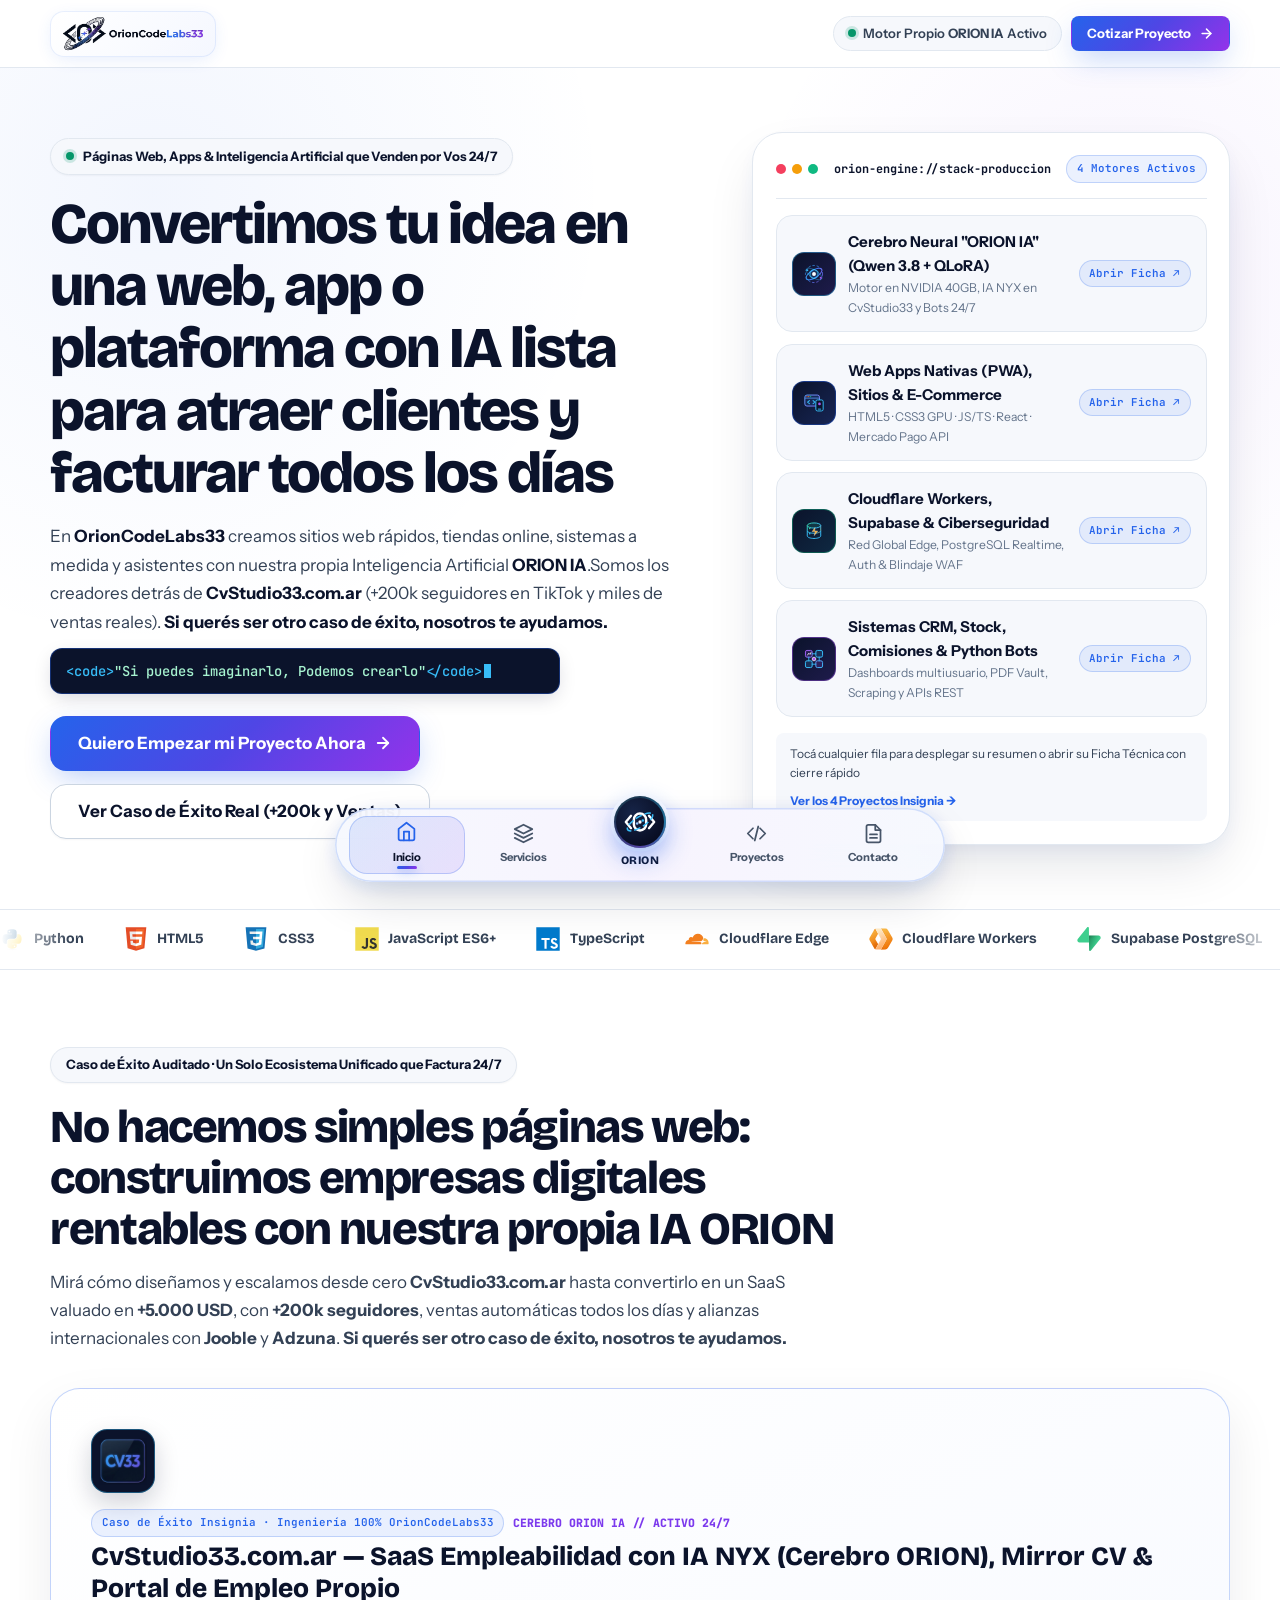
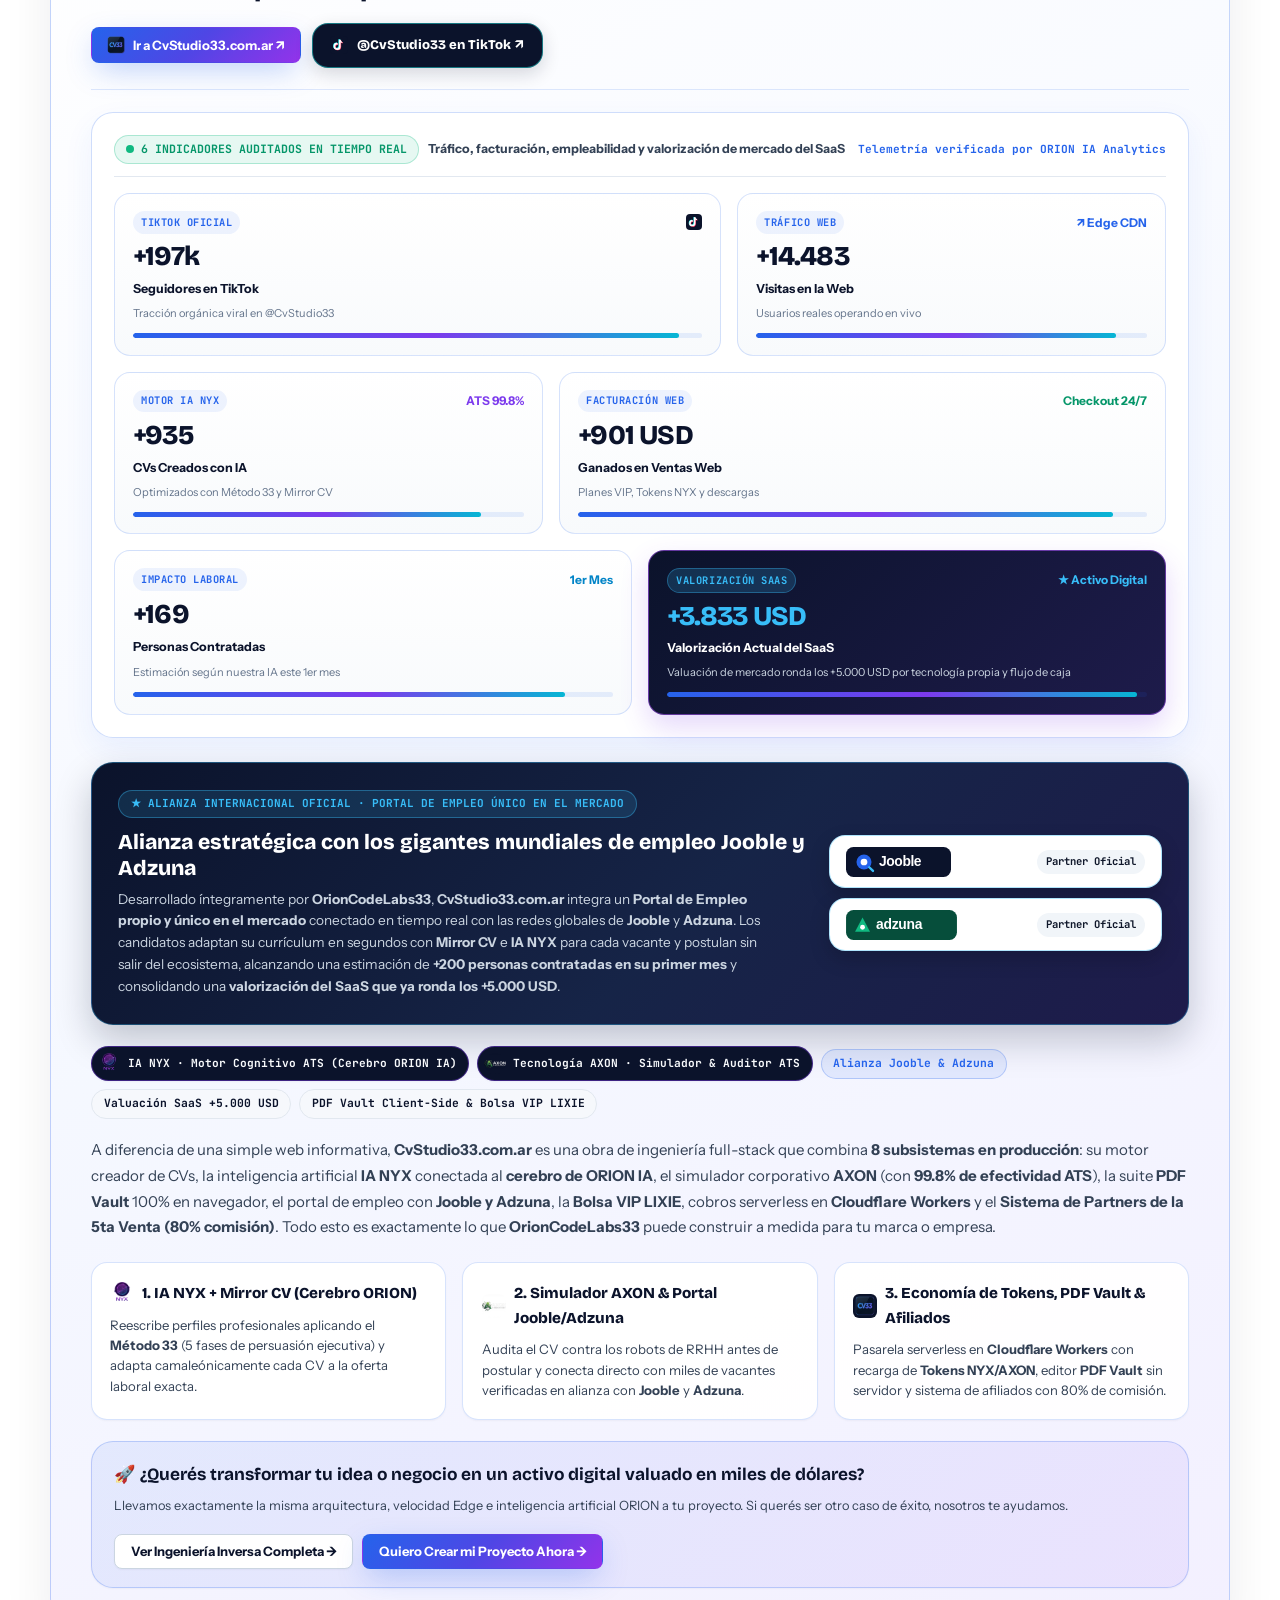
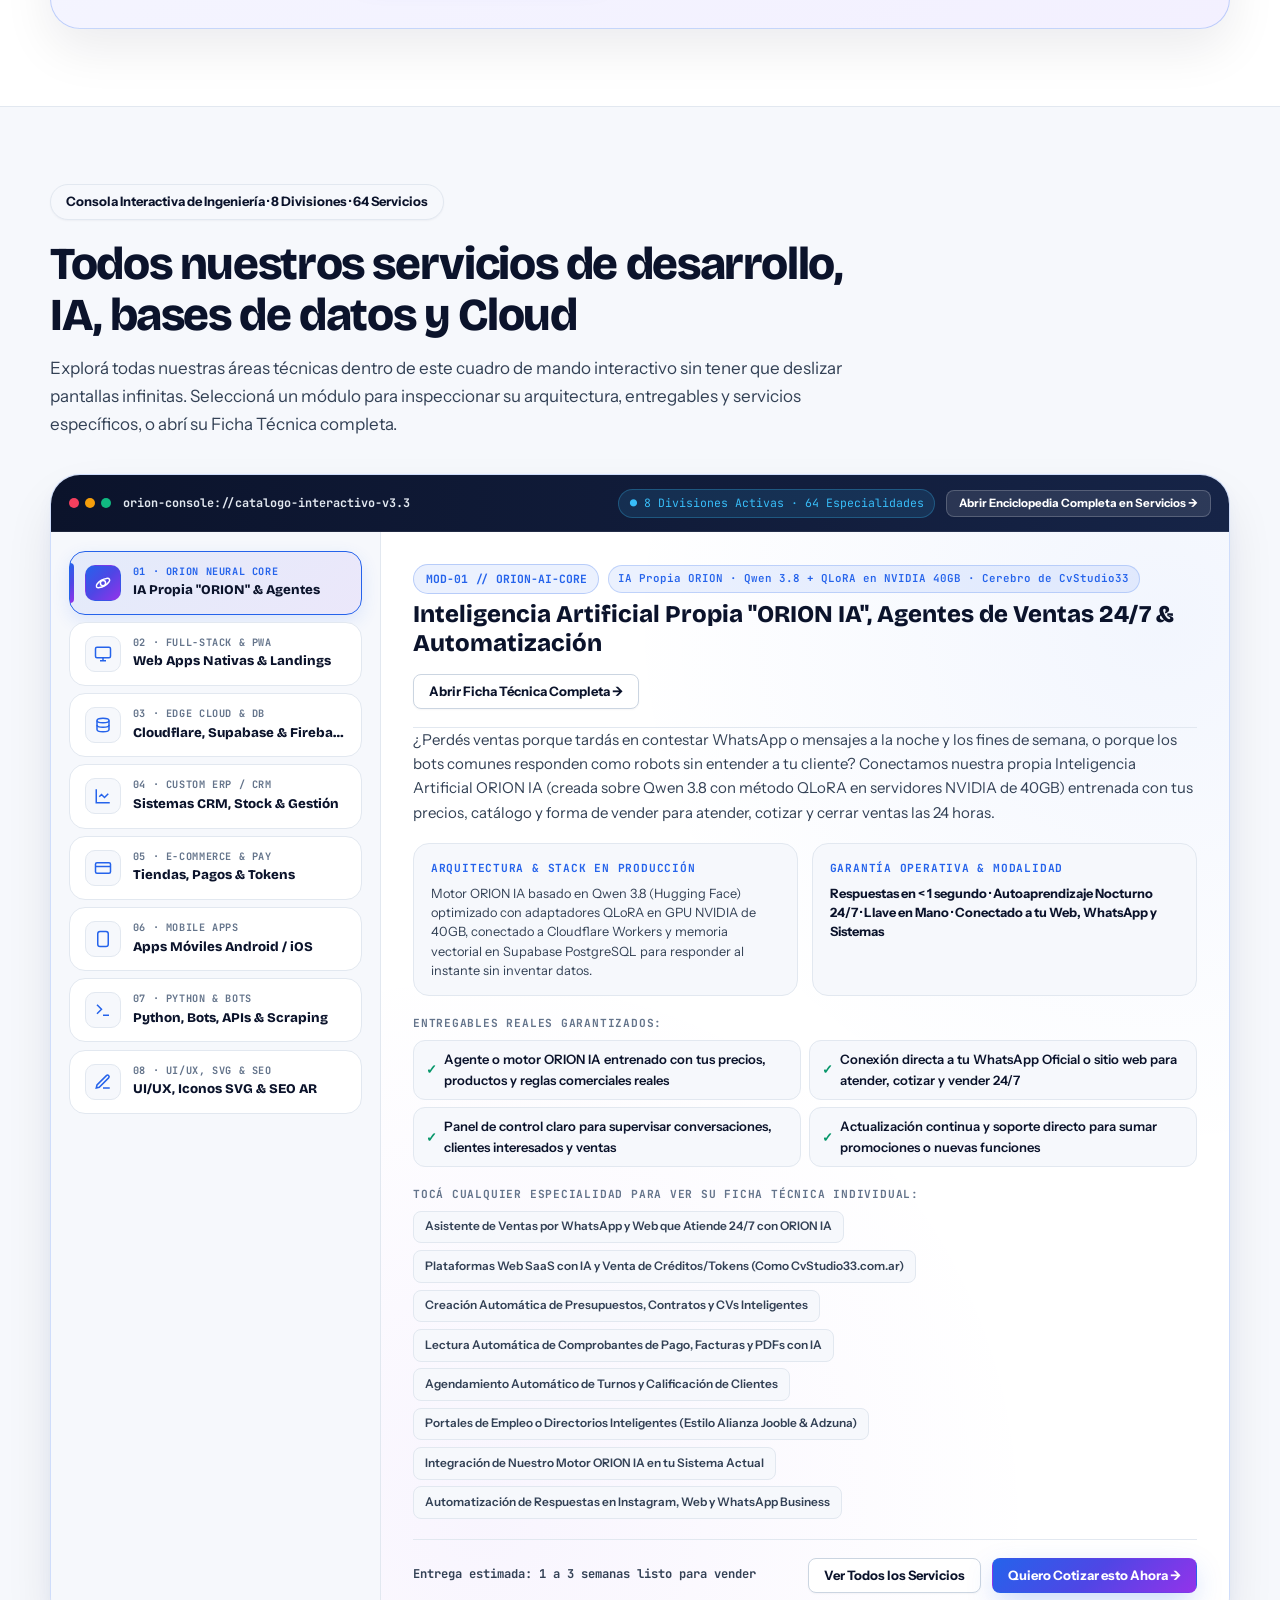
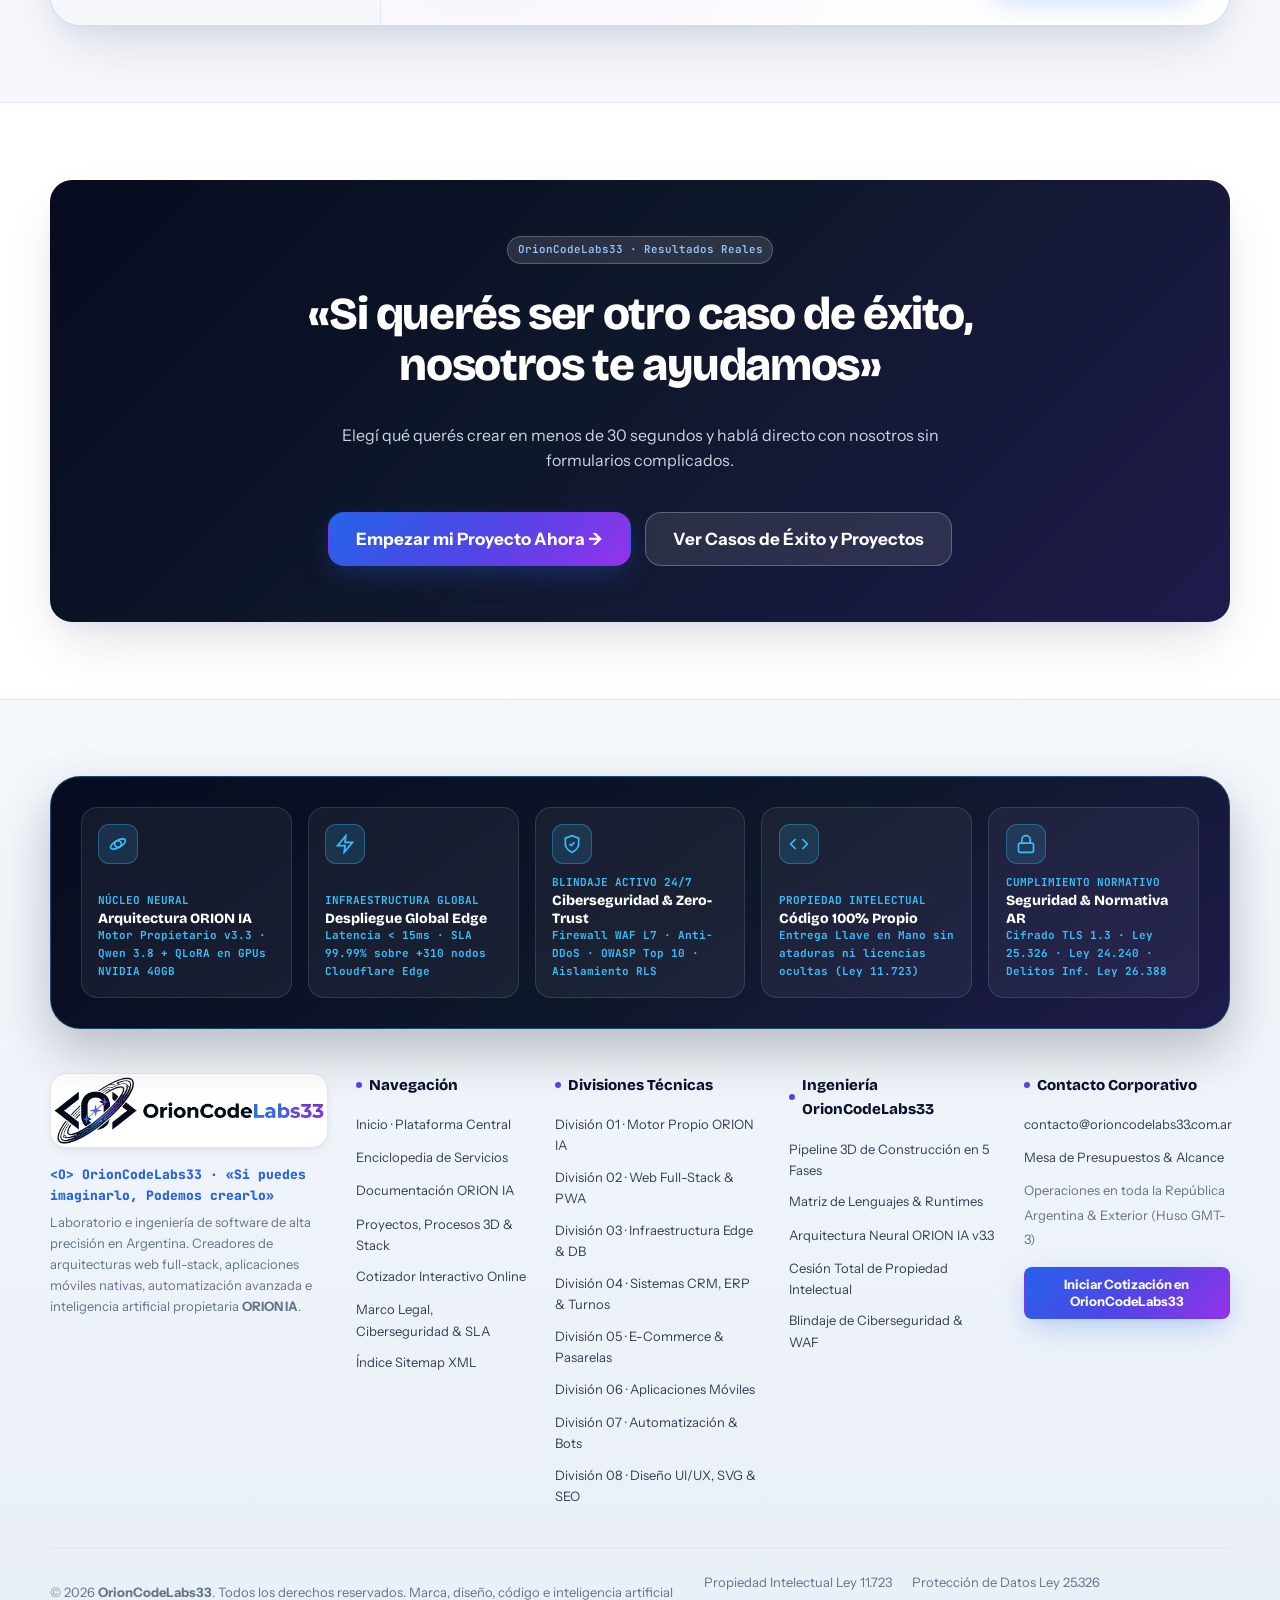
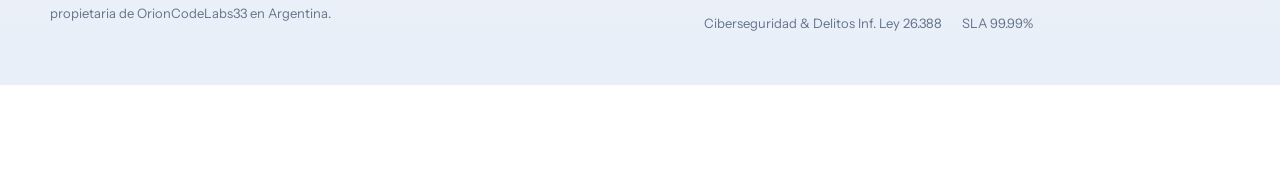
==== commit 6cc578ff: "feat(v3): OrionCodeLabs33 v3 global upgrade - official ORION dock + popover, sticky spec modals, 6-m" ====
--- a/index.html
+++ b/index.html
@@ -119,40 +119,25 @@
               <span>Quiero Empezar mi Proyecto Ahora</span>
               <svg width="18" height="18" viewBox="0 0 24 24" fill="none" stroke="currentColor" stroke-width="2.4" stroke-linecap="round" stroke-linejoin="round"><path d="M5 12h14"/><path d="m12 5 7 7-7 7"/></svg>
             </a>
-            <a href="#catalogo-servicios" class="btn btn-secondary btn-lg">
-              <span>Ver Qué Podemos Crear para Vos</span>
+            <a href="#caso-exito-cvstudio33" class="btn btn-secondary btn-lg">
+              <span>Ver Caso de Éxito Real (+200k y Ventas)</span>
             </a>
           </div>
-
-          <div class="hero-metrics-bar">
-            <div class="metric-item">
-              <strong>+200k &amp; Ventas</strong>
-              <span>Resultados reales en CvStudio33.com.ar</span>
-            </div>
-            <div class="metric-item">
-              <strong>ORION IA 24/7</strong>
-              <span>Atiende, cotiza y vende en automático</span>
-            </div>
-            <div class="metric-item">
-              <strong>100% A Medida</strong>
-              <span>Se ve perfecto en cualquier celular</span>
-            </div>
-          </div>
-        </div>
-
-        <!-- Columna Derecha: Panel de Ingeniería con Iconos SVG Multicapa de Alta Precisión -->
+        </div>
+
+        <!-- Columna Derecha: Panel Interactivo Rediseñado orion-engine://stack-produccion (Con Vista Rápida + Botón de Cerrar + Ficha Completa) -->
         <div class="hero-showcase-panel" aria-label="Arquitectura Tecnológica OrionCodeLabs33">
           <div class="showcase-header">
             <div class="window-dots" aria-hidden="true">
               <span></span><span></span><span></span>
             </div>
             <span style="font-family:var(--font-mono);font-size:0.74rem;font-weight:700;color:var(--text-primary);">orion-engine://stack-produccion</span>
-            <span class="badge-verified">Latencia &lt;15ms</span>
+            <span class="badge-verified">4 Motores Activos</span>
           </div>
 
           <div class="showcase-stack-list">
-            <!-- Fila 1: ORION IA (Núcleo Neural Orbital Multicapa) -->
-            <div class="showcase-row" data-open-service="orion_ai">
+            <!-- Fila 1: ORION IA -->
+            <div class="showcase-row" data-stack-preview="orion_ai">
               <div class="showcase-row-left">
                 <div class="svg-icon-box" aria-hidden="true" style="background:linear-gradient(135deg,#0B132B 0%,#1E1B4B 100%);border-color:rgba(56,189,248,0.4);">
                   <svg viewBox="0 0 36 36" width="26" height="26" fill="none" xmlns="http://www.w3.org/2000/svg">
@@ -173,15 +158,15 @@
                   </svg>
                 </div>
                 <div class="showcase-row-info">
-                  <h3>Cerebro Neural "ORION IA" &amp; Agentes RAG</h3>
-                  <p>Motor de IA NYX en CvStudio33.com.ar, Bots WhatsApp y Big Data</p>
-                </div>
-              </div>
-              <span class="badge-verified">IA Propia</span>
-            </div>
-
-            <!-- Fila 2: Web & Mobile (Arquitectura Full-Stack & PWA Pro) -->
-            <div class="showcase-row" data-open-service="web">
+                  <h3>Cerebro Neural "ORION IA" (Qwen 3.8 + QLoRA)</h3>
+                  <p>Motor en NVIDIA 40GB, IA NYX en CvStudio33 y Bots 24/7</p>
+                </div>
+              </div>
+              <button type="button" class="badge-verified" data-open-service="orion_ai" style="cursor:pointer;">Abrir Ficha ↗</button>
+            </div>
+
+            <!-- Fila 2: Web & Mobile -->
+            <div class="showcase-row" data-stack-preview="web">
               <div class="showcase-row-left">
                 <div class="svg-icon-box" aria-hidden="true" style="background:linear-gradient(135deg,#0B132B 0%,#172554 100%);border-color:rgba(37,99,235,0.4);">
                   <svg viewBox="0 0 36 36" width="26" height="26" fill="none" xmlns="http://www.w3.org/2000/svg">
@@ -208,11 +193,11 @@
                   <p>HTML5 · CSS3 GPU · JS/TS · React · Mercado Pago API</p>
                 </div>
               </div>
-              <span class="badge-verified">100/100 SEO</span>
-            </div>
-
-            <!-- Fila 3: Cloudflare + Supabase + Firebase (Malla Edge & Clusters SQL) -->
-            <div class="showcase-row" data-open-service="cloud_db">
+              <button type="button" class="badge-verified" data-open-service="web" style="cursor:pointer;">Abrir Ficha ↗</button>
+            </div>
+
+            <!-- Fila 3: Cloudflare + Supabase + Firebase -->
+            <div class="showcase-row" data-stack-preview="cloud_db">
               <div class="showcase-row-left">
                 <div class="svg-icon-box" aria-hidden="true" style="background:linear-gradient(135deg,#0B132B 0%,#0F2942 100%);border-color:rgba(16,185,129,0.4);">
                   <svg viewBox="0 0 36 36" width="26" height="26" fill="none" xmlns="http://www.w3.org/2000/svg">
@@ -232,15 +217,15 @@
                   </svg>
                 </div>
                 <div class="showcase-row-info">
-                  <h3>Cloudflare Workers, Supabase &amp; Firebase</h3>
+                  <h3>Cloudflare Workers, Supabase &amp; Ciberseguridad</h3>
                   <p>Red Global Edge, PostgreSQL Realtime, Auth &amp; Blindaje WAF</p>
                 </div>
               </div>
-              <span class="badge-verified">Serverless</span>
-            </div>
-
-            <!-- Fila 4: Python & Sistemas (Matriz de Automatización & Telemetría) -->
-            <div class="showcase-row" data-open-service="systems">
+              <button type="button" class="badge-verified" data-open-service="cloud_db" style="cursor:pointer;">Abrir Ficha ↗</button>
+            </div>
+
+            <!-- Fila 4: Python & Sistemas -->
+            <div class="showcase-row" data-stack-preview="systems">
               <div class="showcase-row-left">
                 <div class="svg-icon-box" aria-hidden="true" style="background:linear-gradient(135deg,#0B132B 0%,#1E1B4B 100%);border-color:rgba(168,85,247,0.4);">
                   <svg viewBox="0 0 36 36" width="26" height="26" fill="none" xmlns="http://www.w3.org/2000/svg">
@@ -264,13 +249,30 @@
                   <p>Dashboards multiusuario, PDF Vault, Scraping y APIs REST</p>
                 </div>
               </div>
-              <span class="badge-verified">A Medida</span>
-            </div>
-          </div>
-
-          <div style="margin-top:0.95rem;padding:0.7rem 0.9rem;border-radius:var(--radius-xs);background:var(--bg-secondary);display:flex;align-items:center;justify-content:space-between;font-size:0.75rem;color:var(--text-secondary);">
-            <span>Tocá cualquier módulo para abrir su Ficha Técnica de Ingeniería</span>
-            <a href="portafolio.html" style="color:var(--brand-blue);font-weight:800;">Ver Stack y Proyectos →</a>
+              <button type="button" class="badge-verified" data-open-service="systems" style="cursor:pointer;">Abrir Ficha ↗</button>
+            </div>
+          </div>
+
+          <!-- Cajón Desplegable Interno con Botón de Cerrar Explícito -->
+          <div id="showcase-inline-drawer" class="showcase-inline-drawer" role="region" aria-label="Vista rápida del módulo seleccionado">
+            <div class="showcase-drawer-head">
+              <div>
+                <span style="font-family:var(--font-mono);font-size:0.66rem;color:#38BDF8;font-weight:700;">RESUMEN EJECUTIVO DEL MÓDULO</span>
+                <h4 id="showcase-drawer-title" style="font-family:var(--font-display);font-size:0.95rem;font-weight:800;color:#FFFFFF;margin-top:0.15rem;">IA Propia "ORION" &amp; Bots 24/7</h4>
+              </div>
+              <button type="button" id="showcase-drawer-close" class="showcase-drawer-close" aria-label="Cerrar resumen">✕ Cerrar</button>
+            </div>
+            <p id="showcase-drawer-problem" style="font-size:0.78rem;color:#FDA4AF;line-height:1.48;margin:0;"></p>
+            <p id="showcase-drawer-solution" style="font-size:0.78rem;color:#A7F3D0;line-height:1.48;margin:0;"></p>
+            <div style="display:flex;flex-wrap:wrap;gap:0.55rem;padding-top:0.35rem;">
+              <button type="button" id="showcase-drawer-open-modal" class="btn btn-primary btn-sm" data-open-service="orion_ai">Ver Ficha Técnica Completa →</button>
+              <a href="contacto.html#cotizador" class="btn btn-secondary btn-sm" style="background:rgba(255,255,255,0.1);color:#FFFFFF;border-color:rgba(255,255,255,0.22);">Cotizar Ahora</a>
+            </div>
+          </div>
+
+          <div style="margin-top:0.95rem;padding:0.7rem 0.9rem;border-radius:var(--radius-xs);background:var(--bg-secondary);display:flex;align-items:center;justify-content:space-between;flex-wrap:wrap;gap:0.5rem;font-size:0.75rem;color:var(--text-secondary);">
+            <span>Tocá cualquier fila para desplegar su resumen o abrir su Ficha Técnica con cierre rápido</span>
+            <a href="portafolio.html" style="color:var(--brand-blue);font-weight:800;">Ver los 4 Proyectos Insignia →</a>
           </div>
         </div>
 
@@ -313,18 +315,18 @@
          SECCIÓN DESTACADA: NUESTRA PROPIA IA "ORION" & CASO INSIGNIA CVSTUDIO33.COM.AR
          (Con Logos Oficiales, Métricas Animadas en Vivo y Alianza Jooble & Adzuna)
          ====================================================================== -->
-    <section class="section">
+    <section id="caso-exito-cvstudio33" class="section">
       <div class="container">
         <div class="section-header">
-          <span class="hero-badge">Resultados Reales Comprobados · Tecnología que Factura</span>
-          <h2 class="section-title">No solo hacemos páginas web: creamos negocios digitales exitosos con nuestra propia IA ORION</h2>
+          <span class="hero-badge">Caso de Éxito Auditado · Un Solo Ecosistema Unificado que Factura 24/7</span>
+          <h2 class="section-title">No hacemos simples páginas web: construimos empresas digitales rentables con nuestra propia IA ORION</h2>
           <p class="section-desc">
-            Mirá cómo transformamos una idea desde cero en una plataforma líder con tráfico viral, ventas automáticas todos los días y alianzas internacionales. <strong>Si querés ser otro caso de éxito, nosotros te ayudamos.</strong>
+            Mirá cómo diseñamos y escalamos desde cero <strong>CvStudio33.com.ar</strong> hasta convertirlo en un SaaS valuado en <strong>+5.000 USD</strong>, con <strong>+200k seguidores</strong>, ventas automáticas todos los días y alianzas internacionales con <strong>Jooble</strong> y <strong>Adzuna</strong>. <strong>Si querés ser otro caso de éxito, nosotros te ayudamos.</strong>
           </p>
         </div>
 
-        <!-- Megacard Insignia: CvStudio33.com.ar + IA NYX (Cerebro ORION) + AXON + Jooble & Adzuna -->
-        <article class="cvstudio-flagship-card spotlight-card" style="margin-bottom:1.5rem;">
+        <!-- MÓDULO ÚNICO CONSOLIDADO: CvStudio33.com.ar + IA NYX (Cerebro ORION) + AXON + Jooble & Adzuna + 6 Estadísticas Asimétricas -->
+        <article class="cvstudio-flagship-card spotlight-card">
           <div class="cvstudio-brand-header">
             <div class="cvstudio-identity-cluster">
               <a href="https://cvstudio33.com.ar" target="_blank" rel="noopener" class="cvstudio-logo-frame" title="Visitar CvStudio33.com.ar">
@@ -332,11 +334,11 @@
               </a>
               <div>
                 <div style="display:flex;align-items:center;gap:0.55rem;flex-wrap:wrap;margin-bottom:0.25rem;">
-                  <span class="badge-verified">Caso de Éxito Real · Creado por OrionCodeLabs33</span>
-                  <span style="font-family:var(--font-mono);font-size:0.72rem;color:var(--brand-violet);font-weight:800;">CEREBRO ORION IA // ACTIVO</span>
+                  <span class="badge-verified">Caso de Éxito Insignia · Ingeniería 100% OrionCodeLabs33</span>
+                  <span style="font-family:var(--font-mono);font-size:0.72rem;color:var(--brand-violet);font-weight:800;">CEREBRO ORION IA // ACTIVO 24/7</span>
                 </div>
                 <h3 style="font-family:var(--font-display);font-size:clamp(1.25rem, 2.5vw, 1.65rem);font-weight:800;color:var(--text-primary);line-height:1.2;">
-                  CvStudio33.com.ar — Plataforma con IA NYX (Cerebro ORION) &amp; Portal de Empleo Propio
+                  CvStudio33.com.ar — SaaS Empleabilidad con IA NYX (Cerebro ORION), Mirror CV &amp; Portal de Empleo Propio
                 </h3>
               </div>
             </div>
@@ -354,20 +356,20 @@
             </div>
           </div>
 
-          <!-- TABLERO DE MÉTRICAS ANIMADAS EN VIVO (Debajo de los links de TikTok y Web) -->
-          <div class="cvstudio-live-metrics-wrap" aria-label="Métricas reales de crecimiento de CvStudio33">
+          <!-- MATRIZ ASIMÉTRICA DE 6 ESTADÍSTICAS EN VIVO (Debajo de los links oficiales) -->
+          <div class="cvstudio-live-metrics-wrap" aria-label="6 Estadísticas auditadas de crecimiento y valorización de CvStudio33">
             <div class="cvstudio-live-metrics-header">
               <div style="display:flex;align-items:center;gap:0.55rem;flex-wrap:wrap;">
                 <span class="live-pulse-indicator">
                   <span class="live-pulse-dot" aria-hidden="true"></span>
-                  <span>MÉTRICAS REALES EN CRECIMIENTO</span>
+                  <span>6 INDICADORES AUDITADOS EN TIEMPO REAL</span>
                 </span>
                 <span style="font-size:0.78rem;font-weight:700;color:var(--text-secondary);">
-                  Impacto real auditado en web, compras y comunidad
+                  Tráfico, facturación, empleabilidad y valorización de mercado del SaaS
                 </span>
               </div>
               <span style="font-family:var(--font-mono);font-size:0.7rem;color:var(--brand-blue);font-weight:700;">
-                Verificado por ORION IA Analytics
+                Telemetría verificada por ORION IA Analytics
               </span>
             </div>
 
@@ -380,7 +382,7 @@
                 </div>
                 <div class="cvstudio-metric-value" data-metric-target="200" data-metric-prefix="+" data-metric-suffix="k" data-metric-format="plain">+0k</div>
                 <div class="cvstudio-metric-label">Seguidores en TikTok</div>
-                <div class="cvstudio-metric-sub">Comunidad viral en @CvStudio33</div>
+                <div class="cvstudio-metric-sub">Tracción orgánica viral en @CvStudio33</div>
                 <div class="metric-progress-track"><div class="metric-progress-fill" data-progress-target="96%"></div></div>
               </div>
 
@@ -388,11 +390,11 @@
               <div class="cvstudio-metric-card">
                 <div class="cvstudio-metric-top">
                   <span class="cvstudio-metric-tag">Tráfico Web</span>
-                  <span style="font-size:0.75rem;color:var(--brand-blue);font-weight:800;">↗ Activo</span>
+                  <span style="font-size:0.75rem;color:var(--brand-blue);font-weight:800;">↗ Edge CDN</span>
                 </div>
                 <div class="cvstudio-metric-value" data-metric-target="15000" data-metric-prefix="+" data-metric-suffix="" data-metric-format="dot-thousands">+0</div>
                 <div class="cvstudio-metric-label">Visitas en la Web</div>
-                <div class="cvstudio-metric-sub">Usuarios reales navegando y comprando</div>
+                <div class="cvstudio-metric-sub">Usuarios reales operando en vivo</div>
                 <div class="metric-progress-track"><div class="metric-progress-fill" data-progress-target="92%"></div></div>
               </div>
 
@@ -403,20 +405,20 @@
                   <span style="font-size:0.75rem;color:var(--brand-violet);font-weight:800;">ATS 99.8%</span>
                 </div>
                 <div class="cvstudio-metric-value" data-metric-target="1000" data-metric-prefix="+" data-metric-suffix="" data-metric-format="dot-thousands">+0</div>
-                <div class="cvstudio-metric-label">CVs Creados en la Web</div>
-                <div class="cvstudio-metric-sub">Generados y optimizados con IA</div>
+                <div class="cvstudio-metric-label">CVs Creados con IA</div>
+                <div class="cvstudio-metric-sub">Optimizados con Método 33 y Mirror CV</div>
                 <div class="metric-progress-track"><div class="metric-progress-fill" data-progress-target="89%"></div></div>
               </div>
 
               <!-- Métrica 4: Dinero ganado / Compras en la web +1.000 USD -->
               <div class="cvstudio-metric-card">
                 <div class="cvstudio-metric-top">
-                  <span class="cvstudio-metric-tag">Compras Web</span>
-                  <span style="font-size:0.75rem;color:#059669;font-weight:800;">Facturado</span>
+                  <span class="cvstudio-metric-tag">Facturación Web</span>
+                  <span style="font-size:0.75rem;color:#059669;font-weight:800;">Checkout 24/7</span>
                 </div>
                 <div class="cvstudio-metric-value" data-metric-target="1000" data-metric-prefix="+" data-metric-suffix=" USD" data-metric-format="dot-thousands">+0 USD</div>
-                <div class="cvstudio-metric-label">Ganados en la Web</div>
-                <div class="cvstudio-metric-sub">Compras directas y recargas de Tokens</div>
+                <div class="cvstudio-metric-label">Ganados en Ventas Web</div>
+                <div class="cvstudio-metric-sub">Planes VIP, Tokens NYX y descargas</div>
                 <div class="metric-progress-track"><div class="metric-progress-fill" data-progress-target="94%"></div></div>
               </div>
 
@@ -430,6 +432,18 @@
                 <div class="cvstudio-metric-label">Personas Contratadas</div>
                 <div class="cvstudio-metric-sub">Estimación según nuestra IA este 1er mes</div>
                 <div class="metric-progress-track"><div class="metric-progress-fill" data-progress-target="90%"></div></div>
+              </div>
+
+              <!-- Métrica 6 (Al lado de +200 contratados): Valorización del SaaS +5.000 USD -->
+              <div class="cvstudio-metric-card is-valuation-card">
+                <div class="cvstudio-metric-top">
+                  <span class="cvstudio-metric-tag">Valorización SaaS</span>
+                  <span style="font-size:0.74rem;color:#38BDF8;font-weight:800;">★ Activo Digital</span>
+                </div>
+                <div class="cvstudio-metric-value" data-metric-target="5000" data-metric-prefix="+" data-metric-suffix=" USD" data-metric-format="dot-thousands">+0 USD</div>
+                <div class="cvstudio-metric-label">Valorización Actual del SaaS</div>
+                <div class="cvstudio-metric-sub">Valuación de mercado ronda los +5.000 USD por tecnología propia y flujo de caja</div>
+                <div class="metric-progress-track"><div class="metric-progress-fill" data-progress-target="98%"></div></div>
               </div>
             </div>
           </div>
@@ -441,10 +455,10 @@
                 <span>★ ALIANZA INTERNACIONAL OFICIAL · PORTAL DE EMPLEO ÚNICO EN EL MERCADO</span>
               </span>
               <h4>
-                Alianza estratégica con las empresas globales Jooble y Adzuna
+                Alianza estratégica con los gigantes mundiales de empleo Jooble y Adzuna
               </h4>
               <p>
-                Integrando tecnología de <strong>OrionCodeLabs33</strong>, <strong>CvStudio33.com.ar</strong> cuenta con un <strong>Portal de Empleo propio y único en el mercado</strong> conectado directamente en alianza con los gigantes mundiales de búsqueda laboral <strong>Jooble</strong> y <strong>Adzuna</strong>. Los usuarios crean su CV optimizado con <strong>IA NYX</strong> y postulan a vacantes reales verificadas en un solo lugar, logrando una estimación de <strong>+200 personas contratadas ya en este primer mes</strong> según el análisis predictivo de nuestra IA.
+                Desarrollado íntegramente por <strong>OrionCodeLabs33</strong>, <strong>CvStudio33.com.ar</strong> integra un <strong>Portal de Empleo propio y único en el mercado</strong> conectado en tiempo real con las redes globales de <strong>Jooble</strong> y <strong>Adzuna</strong>. Los candidatos adaptan su currículum en segundos con <strong>Mirror CV</strong> e <strong>IA NYX</strong> para cada vacante y postulan sin salir del ecosistema, alcanzando una estimación de <strong>+200 personas contratadas en su primer mes</strong> y consolidando una <strong>valorización del SaaS que ya ronda los +5.000 USD</strong>.
               </p>
             </div>
 
@@ -460,7 +474,7 @@
             </div>
           </div>
 
-          <!-- Chips de Sub-Motores Oficiales (IA NYX + Tecnología AXON) -->
+          <!-- Chips de Sub-Motores Oficiales (IA NYX + Tecnología AXON + PDF Vault + LIXIE) -->
           <div class="cvstudio-sublogos-pills" style="margin-bottom:1.15rem;">
             <span class="sublogo-chip">
               <img src="assets/img/logo-nyx.png" alt="Logo IA NYX" width="22" height="22">
@@ -468,83 +482,62 @@
             </span>
             <span class="sublogo-chip">
               <img src="assets/img/logo-axon.png" alt="Logo Tecnología AXON" width="22" height="22">
-              <span>Tecnología AXON · NYX Distribution Hub</span>
+              <span>Tecnología AXON · Simulador &amp; Auditor ATS</span>
             </span>
             <span class="spec-meta-pill is-accent">Alianza Jooble &amp; Adzuna</span>
-            <span class="spec-meta-pill">+200 Contratados 1er Mes</span>
-          </div>
-
-          <p style="font-size:var(--text-sm);color:var(--text-secondary);line-height:1.7;max-width:none;">
-            <strong>CvStudio33.com.ar</strong> demuestra cómo en <strong>OrionCodeLabs33</strong> creamos productos digitales completos que la gente ama usar y comprar. Su asistente inteligente <strong>IA NYX</strong> funciona con el <strong>cerebro de nuestra propia IA ORION</strong> para optimizar currículums frente a los filtros de grandes empresas (logrando un <strong>99.8% de efectividad ATS</strong>), mientras su propio portal de empleo conectado con <strong>Jooble</strong> y <strong>Adzuna</strong> acerca miles de ofertas reales en vivo.
+            <span class="spec-meta-pill">Valuación SaaS +5.000 USD</span>
+            <span class="spec-meta-pill">PDF Vault Client-Side &amp; Bolsa VIP LIXIE</span>
+          </div>
+
+          <p style="font-size:var(--text-sm);color:var(--text-secondary);line-height:1.72;max-width:none;">
+            A diferencia de una simple web informativa, <strong>CvStudio33.com.ar</strong> es una obra de ingeniería full-stack que combina <strong>8 subsistemas en producción</strong>: su motor creador de CVs, la inteligencia artificial <strong>IA NYX</strong> conectada al <strong>cerebro de ORION IA</strong>, el simulador corporativo <strong>AXON</strong> (con <strong>99.8% de efectividad ATS</strong>), la suite <strong>PDF Vault</strong> 100% en navegador, el portal de empleo con <strong>Jooble y Adzuna</strong>, la <strong>Bolsa VIP LIXIE</strong>, cobros serverless en <strong>Cloudflare Workers</strong> y el <strong>Sistema de Partners de la 5ta Venta (80% comisión)</strong>. Todo esto es exactamente lo que <strong>OrionCodeLabs33</strong> puede construir a medida para tu marca o empresa.
           </p>
 
-          <!-- Desglose Claro de los 3 Pilares de CvStudio33 -->
+          <!-- Desglose Unificado de los 4 Pilares de Ingeniería y Negocio dentro del mismo Módulo -->
           <div class="nyx-architecture-grid">
             <div class="nyx-arch-card">
               <h4>
                 <img src="assets/img/logo-nyx.png" alt="" width="24" height="24" style="border-radius:6px;">
-                <span>1. IA NYX con Cerebro ORION</span>
+                <span>1. IA NYX + Mirror CV (Cerebro ORION)</span>
               </h4>
               <p>
-                Analiza y mejora cada CV en segundos como lo haría un reclutador experto, redacta cartas de presentación ganadoras y aplica el <strong>Método 33</strong> para destacar al candidato.
+                Reescribe perfiles profesionales aplicando el <strong>Método 33</strong> (5 fases de persuasión ejecutiva) y adapta camaleónicamente cada CV a la oferta laboral exacta.
               </p>
             </div>
 
             <div class="nyx-arch-card">
               <h4>
                 <img src="assets/img/logo-axon.png" alt="" width="24" height="24" style="border-radius:6px;">
-                <span>2. Portal de Empleo Jooble + Adzuna</span>
+                <span>2. Simulador AXON &amp; Portal Jooble/Adzuna</span>
               </h4>
               <p>
-                Gracias a la alianza con <strong>Jooble</strong> y <strong>Adzuna</strong> y el motor <strong>AXON</strong>, conecta a los candidatos con vacantes reales en vivo, logrando <strong>+200 contrataciones estimadas en el primer mes</strong>.
+                Audita el CV contra los robots de RRHH antes de postular y conecta directo con miles de vacantes verificadas en alianza con <strong>Jooble</strong> y <strong>Adzuna</strong>.
               </p>
             </div>
 
             <div class="nyx-arch-card">
               <h4>
                 <img src="assets/img/logo-cvstudio33.png" alt="" width="24" height="24" style="border-radius:6px;background:#0B132B;padding:2px;">
-                <span>3. Compras Automáticas &amp; Tokens</span>
+                <span>3. Economía de Tokens, PDF Vault &amp; Afiliados</span>
               </h4>
               <p>
-                Sistema de cobros online que ya superó los <strong>+1.000 USD en ventas web</strong>, con bóveda de descarga PDF, recarga de <strong>Tokens NYX</strong> y panel de afiliados con hasta 80% de comisión.
+                Pasarela serverless en <strong>Cloudflare Workers</strong> con recarga de <strong>Tokens NYX/AXON</strong>, editor <strong>PDF Vault</strong> sin servidor y sistema de afiliados con 80% de comisión.
               </p>
             </div>
           </div>
 
-          <!-- Cinta Gancho de Conversión Directa -->
-          <div class="seo-hook-ribbon">
-            <p>🚀 ¿Te gustaría tener una plataforma así de rentable para tu negocio? Si querés ser otro caso de éxito, nosotros te ayudamos.</p>
-            <a href="contacto.html#cotizador" class="btn btn-primary btn-sm">Quiero Crear mi Proyecto con OrionCodeLabs33 →</a>
+          <!-- Cinta Gancho de Conversión Directa Unificada -->
+          <div class="seo-hook-ribbon" style="margin-top:1.35rem;">
+            <div>
+              <p style="margin-bottom:0.2rem;">🚀 <strong>¿Querés transformar tu idea o negocio en un activo digital valuado en miles de dólares?</strong></p>
+              <span style="font-size:0.8rem;color:var(--text-secondary);">Llevamos exactamente la misma arquitectura, velocidad Edge e inteligencia artificial ORION a tu proyecto. Si querés ser otro caso de éxito, nosotros te ayudamos.</span>
+            </div>
+            <div style="display:flex;flex-wrap:wrap;gap:0.6rem;">
+              <a href="portafolio.html#cvstudio33" class="btn btn-secondary btn-sm">Ver Ingeniería Inversa Completa →</a>
+              <a href="contacto.html#cotizador" class="btn btn-primary btn-sm">Quiero Crear mi Proyecto Ahora →</a>
+            </div>
           </div>
         </article>
-
-        <!-- Ecosistema Corporativo Claro y Vendedor -->
-        <div class="bento-grid">
-          <article class="bento-card bento-span-2 spotlight-card">
-            <div>
-              <span class="badge-verified" style="margin-bottom:0.75rem;display:inline-block;">Soluciones para Negocios, Marcas y Emprendedores</span>
-              <h3>Llevamos la misma tecnología de los grandes casos de éxito directamente a tu negocio</h3>
-              <p style="font-size:var(--text-sm);color:var(--text-secondary);margin-top:0.5rem;line-height:1.68;">
-                No necesitás saber de programación ni volverte loco con palabras técnicas: nosotros nos encargamos de todo. Ya sea que quieras una <strong>página web que convierta visitas en ventas</strong>, una <strong>tienda online con Mercado Pago</strong>, un <strong>sistema para organizar tu negocio</strong> o un <strong>asistente con nuestra IA ORION</strong> que atienda por WhatsApp las 24 horas, lo construimos rápido, seguro y listo para usar en celulares y computadoras.
-              </p>
-            </div>
-            <div style="display:flex;flex-wrap:wrap;align-items:center;justify-content:space-between;gap:1rem;padding-top:0.9rem;border-top:1px solid var(--border-subtle);">
-              <span style="font-family:var(--font-mono);font-size:0.74rem;color:var(--text-muted);">Cloudflare · Supabase · Firebase · Python · ORION IA</span>
-              <a href="nosotros.html" class="service-detail-trigger">Conocer cómo funciona nuestra IA ORION →</a>
-            </div>
-          </article>
-
-          <article class="bento-card spotlight-card" style="background:var(--gradient-orion-dark);color:#FFFFFF;border:none;">
-            <div>
-              <span class="badge-verified" style="background:rgba(56,189,248,0.16);color:#38BDF8;border-color:rgba(56,189,248,0.35);margin-bottom:0.75rem;display:inline-block;">Tu Próximo Paso</span>
-              <h3 style="color:#FFFFFF;">Si querés ser otro caso de éxito, nosotros te ayudamos</h3>
-              <p style="font-size:var(--text-sm);color:#CBD5E1;margin-top:0.5rem;line-height:1.6;">
-                Contanos tu idea en 1 minuto sin formularios eternos y recibí asesoramiento directo para lanzar tu web, app o sistema con IA.
-              </p>
-            </div>
-            <a href="contacto.html#cotizador" class="btn btn-primary btn-sm" style="width:100%;">Hablar Ahora y Cotizar mi Idea →</a>
-          </article>
-        </div>
       </div>
     </section>
 
@@ -754,91 +747,120 @@
   </main>
 
   <!-- ========================================================================
-       MODAL / BOTTOM-SHEET DE FICHA TÉCNICA DE INGENIERÍA (FORMATO PROFESIONAL)
+       MODAL / BOTTOM-SHEET DE FICHA TÉCNICA v2 (CABECERA Y PIE FIJOS + CIERRE SIEMPRE VISIBLE)
        ======================================================================== -->
   <div id="service-detail-modal" class="modal-backdrop" role="dialog" aria-modal="true" aria-labelledby="modal-service-title">
     <div class="bottom-sheet">
-      <div style="display:flex;align-items:flex-start;justify-content:space-between;gap:1rem;margin-bottom:0.75rem;">
-        <div>
-          <div style="display:flex;align-items:center;gap:0.5rem;flex-wrap:wrap;margin-bottom:0.45rem;">
-            <span id="modal-service-code" class="spec-meta-pill is-accent">MOD-01 // ORION-SPEC</span>
-            <span id="modal-service-badge" class="badge-verified">OrionCodeLabs33</span>
-          </div>
-          <h3 id="modal-service-title" style="font-family:var(--font-display);font-size:var(--text-xl);font-weight:800;line-height:1.2;">Ficha Técnica de Ingeniería</h3>
-        </div>
-        <button type="button" class="btn btn-secondary btn-sm" data-close-modal aria-label="Cerrar">Cerrar ✕</button>
-      </div>
-
-      <div class="spec-sheet-meta-bar">
-        <span id="modal-service-sla" class="spec-meta-pill">SLA 99.99% Edge</span>
-        <span id="modal-service-modality" class="spec-meta-pill">Código 100% Propio · Llave en Mano</span>
-      </div>
-
-      <p id="modal-service-summary" style="font-size:var(--text-sm);color:var(--text-secondary);line-height:1.65;max-width:none;"></p>
-
-      <div class="spec-sheet-grid">
-        <div class="spec-card-box">
-          <div class="spec-card-label">1. Arquitectura e Infraestructura Real</div>
-          <p id="modal-service-arch" style="font-size:var(--text-xs);color:var(--text-secondary);line-height:1.6;"></p>
-        </div>
-
-        <div class="spec-card-box">
-          <div class="spec-card-label">2. Evidencia en Producción &amp; Ventaja</div>
-          <p id="modal-service-case" style="font-size:var(--text-xs);color:var(--text-secondary);line-height:1.6;"></p>
-        </div>
-
-        <div class="spec-card-box is-full">
-          <div class="spec-card-label">3. Protocolo de Ejecución Técnica Paso a Paso</div>
-          <ul id="modal-service-workflow" class="spec-workflow-list"></ul>
-        </div>
-      </div>
-
-      <div style="margin-bottom:1.15rem;">
-        <h4 style="font-family:var(--font-mono);font-size:0.72rem;font-weight:700;text-transform:uppercase;letter-spacing:0.06em;color:var(--text-primary);margin-bottom:0.55rem;">
-          4. Entregables Técnicos Garantizados:
-        </h4>
-        <ul id="modal-service-deliverables" style="list-style:none;font-size:var(--text-xs);color:var(--text-secondary);"></ul>
-      </div>
-
-      <div style="margin-bottom:1.15rem;">
-        <h4 style="font-family:var(--font-mono);font-size:0.72rem;font-weight:700;text-transform:uppercase;letter-spacing:0.06em;color:var(--text-primary);margin-bottom:0.55rem;">
-          5. Módulos y Soluciones Específicas de esta División:
-        </h4>
-        <div id="modal-service-all" class="subservices-list"></div>
-      </div>
-
-      <div style="margin-bottom:1.25rem;">
-        <h4 style="font-family:var(--font-mono);font-size:0.72rem;font-weight:700;text-transform:uppercase;letter-spacing:0.06em;color:var(--text-primary);margin-bottom:0.55rem;">
-          6. Stack Tecnológico Oficial:
-        </h4>
-        <div id="modal-service-stack" class="subservices-list"></div>
-      </div>
-
-      <div style="padding-top:1rem;border-top:1px solid var(--border-subtle);display:flex;flex-wrap:wrap;align-items:center;justify-content:space-between;gap:1rem;">
+      <!-- Cabecera Fija (Sticky Header) con Botón de Cierre Siempre Visible -->
+      <div class="bottom-sheet-sticky-head">
+        <div class="sheet-grab-bar" aria-hidden="true"></div>
+        <div class="sheet-header-row">
+          <div>
+            <div style="display:flex;align-items:center;gap:0.5rem;flex-wrap:wrap;margin-bottom:0.35rem;">
+              <span id="modal-service-code" class="spec-meta-pill is-accent">MOD-01 // ORION-SPEC</span>
+              <span id="modal-service-badge" class="badge-verified">OrionCodeLabs33</span>
+            </div>
+            <h3 id="modal-service-title" style="font-family:var(--font-display);font-size:clamp(1.1rem, 2.2vw, 1.35rem);font-weight:800;line-height:1.2;color:var(--text-primary);">
+              Ficha Técnica de Ingeniería
+            </h3>
+          </div>
+          <button type="button" class="sheet-close-btn" data-close-modal aria-label="Cerrar Ficha Técnica">
+            <svg width="16" height="16" viewBox="0 0 24 24" fill="none" stroke="currentColor" stroke-width="2.5" stroke-linecap="round"><path d="M18 6 6 18M6 6l12 12"/></svg>
+            <span>Cerrar Ficha</span>
+          </button>
+        </div>
+      </div>
+
+      <!-- Cuerpo Desplazable sin Desbordamiento -->
+      <div class="bottom-sheet-body">
+        <div class="spec-sheet-meta-bar">
+          <span id="modal-service-sla" class="spec-meta-pill">SLA 99.99% Edge</span>
+          <span id="modal-service-modality" class="spec-meta-pill">Código 100% Propio · Llave en Mano</span>
+        </div>
+
+        <p id="modal-service-summary" style="font-size:var(--text-sm);color:var(--text-secondary);line-height:1.65;max-width:none;margin-bottom:1rem;"></p>
+
+        <!-- Gancho Comercial: Problema Real -> Solución OrionCodeLabs33 -->
+        <div class="problem-solution-banner">
+          <div class="ps-card is-problem">
+            <span class="ps-label">✕ El Problema Habitual</span>
+            <p id="modal-service-problem">Las soluciones genéricas son lentas, pierden clientes en el celular y nadie responde consultas fuera de horario.</p>
+          </div>
+          <div class="ps-card is-solution">
+            <span class="ps-label">✓ La Solución OrionCodeLabs33</span>
+            <p id="modal-service-solution">Construimos un sistema propio ultrarrápido con IA ORION y automatización real que vende y atiende las 24 horas.</p>
+          </div>
+        </div>
+
+        <div class="spec-sheet-grid">
+          <div class="spec-card-box">
+            <div class="spec-card-label">1. Arquitectura e Infraestructura Real</div>
+            <p id="modal-service-arch" style="font-size:var(--text-xs);color:var(--text-secondary);line-height:1.6;"></p>
+          </div>
+
+          <div class="spec-card-box">
+            <div class="spec-card-label">2. Evidencia en Producción &amp; Ventaja</div>
+            <p id="modal-service-case" style="font-size:var(--text-xs);color:var(--text-secondary);line-height:1.6;"></p>
+          </div>
+
+          <div class="spec-card-box is-full">
+            <div class="spec-card-label">3. Protocolo de Ejecución Técnica Paso a Paso</div>
+            <ul id="modal-service-workflow" class="spec-workflow-list"></ul>
+          </div>
+        </div>
+
+        <div style="margin-bottom:1.15rem;">
+          <h4 style="font-family:var(--font-mono);font-size:0.72rem;font-weight:700;text-transform:uppercase;letter-spacing:0.06em;color:var(--text-primary);margin-bottom:0.55rem;">
+            4. Entregables Técnicos Garantizados:
+          </h4>
+          <ul id="modal-service-deliverables" style="list-style:none;font-size:var(--text-xs);color:var(--text-secondary);"></ul>
+        </div>
+
+        <div style="margin-bottom:1.15rem;">
+          <h4 style="font-family:var(--font-mono);font-size:0.72rem;font-weight:700;text-transform:uppercase;letter-spacing:0.06em;color:var(--text-primary);margin-bottom:0.55rem;">
+            5. Módulos y Soluciones Específicas de esta División:
+          </h4>
+          <div id="modal-service-all" class="subservices-list"></div>
+        </div>
+
+        <div style="margin-bottom:0.5rem;">
+          <h4 style="font-family:var(--font-mono);font-size:0.72rem;font-weight:700;text-transform:uppercase;letter-spacing:0.06em;color:var(--text-primary);margin-bottom:0.55rem;">
+            6. Stack Tecnológico Oficial:
+          </h4>
+          <div id="modal-service-stack" class="subservices-list"></div>
+        </div>
+      </div>
+
+      <!-- Pie Fijo (Sticky Footer) con Botón de Cerrar y Cotizar Siempre Visibles -->
+      <div class="bottom-sheet-sticky-foot">
         <div style="font-size:var(--text-xs);color:var(--text-muted);">
-          Plazo estimado de entrega: <strong id="modal-service-timeline" style="color:var(--text-primary);">1 a 4 semanas</strong>
-        </div>
-        <a id="modal-quote-btn" href="contacto.html#cotizador" class="btn btn-primary btn-sm">Cotizar este Servicio Ahora →</a>
+          Plazo estimado: <strong id="modal-service-timeline" style="color:var(--text-primary);">1 a 4 semanas</strong>
+        </div>
+        <div style="display:flex;align-items:center;gap:0.65rem;flex-wrap:wrap;">
+          <button type="button" class="btn btn-secondary btn-sm" data-close-modal>✕ Cerrar Planilla</button>
+          <a id="modal-quote-btn" href="contacto.html#cotizador" class="btn btn-primary btn-sm">Cotizar este Servicio Ahora →</a>
+        </div>
       </div>
     </div>
   </div>
 
   <!-- ========================================================================
        FOOTER CORPORATIVO EXCLUSIVO DE ORIONCODELABS33
-       (100% Propio, sin nombrar marcas externas, con Video en Loop y Telemetría)
+       (Con Matriz de 5 Pilares incluyendo Ciberseguridad + Video en Loop)
        ======================================================================== -->
   <footer class="site-footer" role="contentinfo">
     <div class="container">
 
-      <!-- Cinta Ejecutiva de Garantías y Telemetría de OrionCodeLabs33 -->
-      <div class="footer-telemetry-banner">
+      <!-- Matriz Ejecutiva Oscura de 5 Pilares (Arquitectura, Edge, Ciberseguridad, Código Propio y Marco Legal) -->
+      <div class="footer-telemetry-banner" aria-label="Garantías de Ingeniería, Ciberseguridad y Normativa Legal de OrionCodeLabs33">
         <div class="footer-telemetry-item">
           <div class="footer-telemetry-icon" aria-hidden="true">
             <svg width="20" height="20" viewBox="0 0 24 24" fill="none" stroke="currentColor" stroke-width="2"><circle cx="12" cy="12" r="4"/><ellipse cx="12" cy="12" rx="10" ry="4.2" transform="rotate(-30 12 12)"/></svg>
           </div>
           <div>
+            <span class="telemetry-tag">NÚCLEO NEURAL</span>
             <strong>Arquitectura ORION IA</strong>
-            <span>Motor Neural Propietario v3.3</span>
+            <span>Motor Propietario v3.3 · Qwen 3.8 + QLoRA en GPUs NVIDIA 40GB</span>
           </div>
         </div>
 
@@ -847,8 +869,20 @@
             <svg width="20" height="20" viewBox="0 0 24 24" fill="none" stroke="currentColor" stroke-width="2"><path d="M13 2 3 14h9l-1 8 10-12h-9l1-8z"/></svg>
           </div>
           <div>
+            <span class="telemetry-tag">INFRAESTRUCTURA GLOBAL</span>
             <strong>Despliegue Global Edge</strong>
-            <span>Latencia &lt; 15ms · SLA 99.99%</span>
+            <span>Latencia &lt; 15ms · SLA 99.99% sobre +310 nodos Cloudflare Edge</span>
+          </div>
+        </div>
+
+        <div class="footer-telemetry-item is-cyber">
+          <div class="footer-telemetry-icon" aria-hidden="true">
+            <svg width="20" height="20" viewBox="0 0 24 24" fill="none" stroke="currentColor" stroke-width="2"><path d="M12 22s8-4 8-10V5l-8-3-8 3v7c0 6 8 10 8 10z"/><path d="m9 12 2 2 4-4"/></svg>
+          </div>
+          <div>
+            <span class="telemetry-tag">BLINDAJE ACTIVO 24/7</span>
+            <strong>Ciberseguridad &amp; Zero-Trust</strong>
+            <span>Firewall WAF L7 · Anti-DDoS · OWASP Top 10 · Aislamiento RLS</span>
           </div>
         </div>
 
@@ -857,18 +891,20 @@
             <svg width="20" height="20" viewBox="0 0 24 24" fill="none" stroke="currentColor" stroke-width="2"><polyline points="16 18 22 12 16 6"/><polyline points="8 6 2 12 8 18"/></svg>
           </div>
           <div>
+            <span class="telemetry-tag">PROPIEDAD INTELECTUAL</span>
             <strong>Código 100% Propio</strong>
-            <span>Entrega Llave en Mano sin Licencias</span>
+            <span>Entrega Llave en Mano sin ataduras ni licencias ocultas (Ley 11.723)</span>
           </div>
         </div>
 
         <div class="footer-telemetry-item">
           <div class="footer-telemetry-icon" aria-hidden="true">
-            <svg width="20" height="20" viewBox="0 0 24 24" fill="none" stroke="currentColor" stroke-width="2"><path d="M12 22s8-4 8-10V5l-8-3-8 3v7c0 6 8 10 8 10z"/></svg>
+            <svg width="20" height="20" viewBox="0 0 24 24" fill="none" stroke="currentColor" stroke-width="2"><rect x="3" y="11" width="18" height="11" rx="2"/><path d="M7 11V7a5 5 0 0 1 10 0v4"/></svg>
           </div>
           <div>
+            <span class="telemetry-tag">CUMPLIMIENTO NORMATIVO</span>
             <strong>Seguridad &amp; Normativa AR</strong>
-            <span>Cifrado TLS 1.3 · Ley 25.326</span>
+            <span>Cifrado TLS 1.3 · Ley 25.326 · Ley 24.240 · Delitos Inf. Ley 26.388</span>
           </div>
         </div>
       </div>
@@ -905,10 +941,10 @@
           <ul class="footer-nav-list">
             <li><a href="index.html">Inicio · Plataforma Central</a></li>
             <li><a href="servicios.html">Enciclopedia de Servicios</a></li>
-            <li><a href="nosotros.html">Cerebro ORION IA &amp; Laboratorio</a></li>
+            <li><a href="portafolio.html#orion-ia">Documentación ORION IA</a></li>
             <li><a href="portafolio.html">Proyectos, Procesos 3D &amp; Stack</a></li>
             <li><a href="contacto.html#cotizador">Cotizador Interactivo Online</a></li>
-            <li><a href="legales.html">Marco Legal, SLA &amp; Privacidad</a></li>
+            <li><a href="legales.html">Marco Legal, Ciberseguridad &amp; SLA</a></li>
             <li><a href="sitemap.xml">Índice Sitemap XML</a></li>
           </ul>
         </nav>
@@ -934,9 +970,9 @@
           <ul class="footer-nav-list">
             <li><a href="portafolio.html#proceso-ingenieria">Pipeline 3D de Construcción en 5 Fases</a></li>
             <li><a href="portafolio.html#stack-oficial">Matriz de Lenguajes &amp; Runtimes</a></li>
-            <li><a href="nosotros.html">Arquitectura Neural ORION IA v3.3</a></li>
-            <li><a href="legales.html#terminos">Cesión Total de Propiedad Intelectual</a></li>
-            <li><a href="legales.html#sla">Garantía de Disponibilidad &amp; Soporte</a></li>
+            <li><a href="portafolio.html#orion-ia">Arquitectura Neural ORION IA v3.3</a></li>
+            <li><a href="legales.html#propiedad-intelectual">Cesión Total de Propiedad Intelectual</a></li>
+            <li><a href="legales.html#ciberseguridad">Blindaje de Ciberseguridad &amp; WAF</a></li>
           </ul>
         </nav>
 
@@ -958,17 +994,18 @@
       <div class="footer-bottom">
         <p>© 2026 <strong>OrionCodeLabs33</strong>. Todos los derechos reservados. Marca, diseño, código e inteligencia artificial propietaria de OrionCodeLabs33 en Argentina.</p>
         <div style="display:flex;gap:1.25rem;flex-wrap:wrap;">
-          <a href="legales.html#terminos">Propiedad Intelectual OrionCodeLabs33</a>
+          <a href="legales.html#propiedad-intelectual">Propiedad Intelectual Ley 11.723</a>
           <a href="legales.html#privacidad">Protección de Datos Ley 25.326</a>
-          <a href="legales.html#sla">Acuerdo de Nivel de Servicio (SLA)</a>
+          <a href="legales.html#ciberseguridad">Ciberseguridad &amp; Delitos Inf. Ley 26.388</a>
+          <a href="legales.html#sla">SLA 99.99%</a>
         </div>
       </div>
     </div>
   </footer>
 
   <!-- ========================================================================
-       MENÚ INFERIOR PROTAGONISTA (FLOATING DOCK CON ICONOS SVG PUROS)
-       Inicio | Servicios | ORION (Centro) | Proyectos | Contacto (Cotizador)
+       MENÚ INFERIOR PROTAGONISTA v3 (CRYSTAL FLOATING DOCK + POPOVER ORION 2 OPCIONES)
+       Inicio | Servicios | ORION (2 Opciones: Documentación / Hablar con ORION) | Proyectos | Contacto
        ======================================================================== -->
   <nav class="orion-bottom-dock" aria-label="Menú Principal de Navegación">
     <a href="index.html" class="dock-item is-active" aria-current="page">
@@ -988,15 +1025,21 @@
       <span>Servicios</span>
     </a>
 
-    <!-- Botón Central: ORION (Nuestra IA & ADN) -->
-    <a href="nosotros.html" class="dock-item-orion" aria-label="ORION Inteligencia Artificial">
+    <!-- Botón Central Oficial: ORION (Despliega 2 Opciones: Documentación en Proyectos / Hablar con ORION en Orión.html) -->
+    <a href="portafolio.html#orion-ia" class="dock-item-orion" aria-label="ORION Inteligencia Artificial — Abrir opciones" aria-haspopup="dialog" aria-expanded="false">
       <div class="dock-orion-orb">
-        <svg viewBox="0 0 28 28" fill="none" xmlns="http://www.w3.org/2000/svg">
-          <path d="M6.5 9.5L2.5 14L6.5 18.5" stroke="#FFFFFF" stroke-width="2.2" stroke-linecap="round" stroke-linejoin="round"/>
-          <path d="M21.5 9.5L25.5 14L21.5 18.5" stroke="#FFFFFF" stroke-width="2.2" stroke-linecap="round" stroke-linejoin="round"/>
-          <rect x="9.5" y="7.5" width="9" height="13" rx="4.5" stroke="#FFFFFF" stroke-width="2.2"/>
-          <ellipse cx="14" cy="14" rx="12" ry="4.2" transform="rotate(-35 14 14)" stroke="#93C5FD" stroke-width="1.5" stroke-dasharray="6 3"/>
-          <circle cx="14" cy="14" r="1.8" fill="#FFFFFF"/>
+        <svg viewBox="0 0 36 36" fill="none" xmlns="http://www.w3.org/2000/svg" aria-hidden="true">
+          <!-- Brackets de Código Oficiales < > -->
+          <path d="M8.5 11.5L3 18L8.5 24.5" stroke="#FFFFFF" stroke-width="2.5" stroke-linecap="round" stroke-linejoin="round"/>
+          <path d="M27.5 11.5L33 18L27.5 24.5" stroke="#FFFFFF" stroke-width="2.5" stroke-linecap="round" stroke-linejoin="round"/>
+          <!-- Letra O Central Geométrica -->
+          <rect x="11.5" y="9" width="13" height="18" rx="6.5" stroke="#FFFFFF" stroke-width="2.6"/>
+          <!-- Anillo Orbital Diagonal de Circuito -->
+          <ellipse cx="18" cy="18" rx="15.5" ry="5.4" transform="rotate(-32 18 18)" stroke="#38BDF8" stroke-width="1.6" stroke-dasharray="7 3"/>
+          <!-- Las 3 Estrellas del Cinturón de Orión (Alnitak, Alnilam, Mintaka) -->
+          <circle cx="15" cy="19.5" r="1.35" fill="#93C5FD"/>
+          <circle cx="18" cy="18" r="1.75" fill="#FFFFFF"/>
+          <circle cx="21" cy="16.5" r="1.35" fill="#38BDF8"/>
         </svg>
       </div>
       <span>ORION</span>
--- a/assets/css/tokens.css
+++ b/assets/css/tokens.css
@@ -1,16 +1,16 @@
 /* ==========================================================================
-   OrionCodeLabs33 — Architectural White & Cobalt-Violet Design System
+   OrionCodeLabs33 v3 — Architectural White, Cosmic Night & Orion Belt System
    Archivo 1: assets/css/tokens.css
-   Diseñado para Web App Moderna de Alta Ingeniería (Blanco Puro + Azul Noche
-   #0B132B + Cobalto Eléctrico #2563EB + Violeta Orión #7C3AED)
+   Diseñado para Web App Moderna de Alta Conversión (Blanco Puro + Azul Noche
+   #070B1F / #0B132B + Cobalto Eléctrico #2563EB + Violeta Orión #7C3AED)
    ========================================================================== */
 
-@import url('https://fonts.googleapis.com/css2?family=Plus+Jakarta+Sans:wght@400;500;600;700;800&family=Space+Grotesk:wght@600;700&family=JetBrains+Mono:wght@400;500;600&display=swap');
+@import url('https://fonts.googleapis.com/css2?family=Bricolage+Grotesque:opsz,wght@12..96,600;12..96,700;12..96,800&family=Instrument+Sans:wght@400;500;600;700&family=JetBrains+Mono:wght@400;500;600;700&display=swap');
 
 :root {
-  /* Familias Tipográficas */
-  --font-sans: 'Plus Jakarta Sans', -apple-system, BlinkMacSystemFont, 'Segoe UI', Roboto, sans-serif;
-  --font-display: 'Space Grotesk', 'Plus Jakarta Sans', sans-serif;
+  /* Familias Tipográficas Distintivas (Anti-Plantilla Genérica) */
+  --font-sans: 'Instrument Sans', -apple-system, BlinkMacSystemFont, 'Segoe UI', Roboto, sans-serif;
+  --font-display: 'Bricolage Grotesque', 'Instrument Sans', sans-serif;
   --font-mono: 'JetBrains Mono', 'Fira Code', Consolas, monospace;
 
   /* Escala Tipográfica Fluida y Equilibrada */
@@ -21,17 +21,18 @@
   --text-xl: clamp(1.3rem, 1.18rem + 0.55vw, 1.55rem);
   --text-2xl: clamp(1.6rem, 1.38rem + 1vw, 2.15rem);
   --text-3xl: clamp(1.95rem, 1.62rem + 1.65vw, 2.85rem);
-  --text-hero: clamp(2.2rem, 1.7rem + 2.5vw, 3.75rem);
+  --text-hero: clamp(2.15rem, 1.68rem + 2.4vw, 3.65rem);
 
-  /* Paleta Principal: Blanco Arquitectónico & Tinta Orión (#0B132B) */
+  /* Paleta Principal: Blanco Arquitectónico & Tinta Orión (#0B132B / #070B1F) */
   --bg-primary: #FFFFFF;
   --bg-secondary: #F6F8FC;
   --bg-tertiary: #EEF2F9;
   --bg-surface: #FFFFFF;
   --bg-surface-hover: #F8FAFF;
-  --bg-glass: rgba(255, 255, 255, 0.86);
-  --bg-dock: rgba(11, 19, 43, 0.92);
-  --bg-code: #0B132B;
+  --bg-glass: rgba(255, 255, 255, 0.88);
+  --bg-dock: rgba(255, 255, 255, 0.92);
+  --bg-code: #070B1F;
+  --bg-cosmos: #070B1F;
 
   /* Textos de Alto Contraste y Lectura Limpia */
   --text-primary: #0B132B;
@@ -39,8 +40,9 @@
   --text-muted: #64748B;
   --text-on-brand: #FFFFFF;
 
-  /* Colores de Marca Extraídos del Logo OrionCodeLabs33 */
+  /* Colores de Marca Extraídos del Logo Oficial OrionCodeLabs33 */
   --brand-navy: #0B132B;
+  --brand-cosmos: #070B1F;
   --brand-blue: #2563EB;
   --brand-blue-bright: #1D4ED8;
   --brand-indigo: #4F46E5;
@@ -51,9 +53,10 @@
   --brand-amber: #D97706;
 
   /* Gradientes de Ingeniería */
-  --gradient-orion: linear-gradient(135deg, #2563EB 0%, #4F46E5 50%, #8B5CF6 100%);
-  --gradient-orion-dark: linear-gradient(135deg, #0B132B 0%, #1E293B 45%, #1E1B4B 100%);
-  --gradient-orion-subtle: linear-gradient(135deg, rgba(37, 99, 235, 0.07) 0%, rgba(124, 58, 237, 0.08) 100%);
+  --gradient-orion: linear-gradient(135deg, #2563EB 0%, #4F46E5 50%, #9333EA 100%);
+  --gradient-brand: var(--gradient-orion);
+  --gradient-orion-dark: linear-gradient(135deg, #070B1F 0%, #0F172A 45%, #1E1B4B 100%);
+  --gradient-orion-subtle: linear-gradient(135deg, rgba(37, 99, 235, 0.06) 0%, rgba(124, 58, 237, 0.08) 100%);
   --gradient-surface-sheen: linear-gradient(180deg, #FFFFFF 0%, #F8FAFC 100%);
 
   /* Bordes y Sombras Multicapa (Estética Limpia de Web App) */
@@ -67,7 +70,7 @@
   --shadow-md: 0 14px 34px -8px rgba(11, 19, 43, 0.09), 0 4px 10px -3px rgba(11, 19, 43, 0.04);
   --shadow-lg: 0 24px 56px -12px rgba(11, 19, 43, 0.14), 0 8px 20px -6px rgba(37, 99, 235, 0.08);
   --shadow-glow: 0 10px 30px -6px rgba(37, 99, 235, 0.35);
-  --shadow-dock: 0 20px 50px -10px rgba(11, 19, 43, 0.32), 0 0 0 1px rgba(255, 255, 255, 0.12);
+  --shadow-dock: 0 20px 50px -10px rgba(11, 19, 43, 0.18), 0 4px 16px rgba(37, 99, 235, 0.1), inset 0 0 0 1px rgba(37, 99, 235, 0.14);
 
   /* Radios y Dimensiones */
   --radius-xs: 8px;
@@ -76,13 +79,20 @@
   --radius-lg: 22px;
   --radius-xl: 30px;
   --radius-pill: 9999px;
+  --radius-full: 9999px;
 
   --header-height: 68px;
-  --dock-height: 72px;
+  --dock-height: 74px;
   --safe-bottom: env(safe-area-inset-bottom, 0px);
 
   --container-max: 1260px;
   --container-pad: clamp(1rem, 4vw, 2.5rem);
+
+  /* Escala Z-Index Estricta */
+  --z-header: 90;
+  --z-dock: 150;
+  --z-dock-popover: 165;
+  --z-modal-backdrop: 240;
 
   /* Curvas Físicas de Animación */
   --ease-out-expo: cubic-bezier(0.16, 1, 0.3, 1);
@@ -90,7 +100,7 @@
   --ease-smooth: cubic-bezier(0.4, 0, 0.2, 1);
 }
 
-/* Reset y Base */
+/* Reset y Bloqueo Estricto de Viewport Móvil (Web App Nativa) */
 *, *::before, *::after {
   box-sizing: border-box;
   margin: 0;
@@ -123,7 +133,7 @@
   overscroll-behavior-x: none;
   position: relative;
   /* Espacio reservado abajo para el Dock de Navegación en celular y PC */
-  padding-bottom: calc(var(--dock-height) + var(--safe-bottom) + 28px);
+  padding-bottom: calc(var(--dock-height) + var(--safe-bottom) + 32px);
 }
 
 main, section, header, footer {
--- a/assets/css/layout.css
+++ b/assets/css/layout.css
@@ -218,78 +218,93 @@
 }
 
 /* --------------------------------------------------------------------------
-   3. NAVBAR INFERIOR PROTAGONISTA (FLOATING DOCK EN CELULAR Y PC)
-      Items: Inicio | Servicios | ORION (Centro) | Proyectos | Contacto
+   3. NAVBAR INFERIOR PROTAGONISTA v3 (CRYSTAL GLASS DOCK + POPOVER ORION)
+      Items: Inicio | Servicios | ORION (2 Opciones) | Proyectos | Contacto
    -------------------------------------------------------------------------- */
 .orion-bottom-dock {
   position: fixed;
   left: 10px;
   right: 10px;
   bottom: calc(10px + var(--safe-bottom));
-  z-index: 150;
+  z-index: var(--z-dock, 150);
   height: var(--dock-height);
-  max-width: 560px;
+  max-width: 580px;
   margin-inline: auto;
-  background: var(--bg-dock);
-  backdrop-filter: blur(24px) saturate(180%);
-  -webkit-backdrop-filter: blur(24px) saturate(180%);
-  border-radius: 24px;
-  padding: 0 0.45rem;
+  background: rgba(255, 255, 255, 0.93);
+  backdrop-filter: blur(24px) saturate(190%);
+  -webkit-backdrop-filter: blur(24px) saturate(190%);
+  border-radius: 26px;
+  padding: 0 0.5rem;
   display: grid;
-  grid-template-columns: repeat(5, 1fr);
-  align-items: center;
-  box-shadow: var(--shadow-dock);
-  border: 1px solid rgba(255, 255, 255, 0.14);
+  grid-template-columns: repeat(5, minmax(0, 1fr));
+  align-items: center;
+  box-shadow:
+    0 20px 50px -10px rgba(11, 19, 43, 0.2),
+    0 4px 18px rgba(37, 99, 235, 0.12),
+    inset 0 0 0 1.5px rgba(37, 99, 235, 0.18);
+  transition: transform 0.32s var(--ease-out-expo), box-shadow 0.32s ease;
+}
+
+.orion-bottom-dock::before {
+  content: '';
+  position: absolute;
+  inset: 0;
+  border-radius: inherit;
+  background: linear-gradient(90deg, rgba(37, 99, 235, 0.04) 0%, rgba(124, 58, 237, 0.06) 50%, rgba(37, 99, 235, 0.04) 100%);
+  pointer-events: none;
 }
 
 @media (min-width: 768px) {
   .orion-bottom-dock {
     bottom: 18px;
     border-radius: 9999px;
-    padding: 0 0.75rem;
-    max-width: 590px;
+    padding: 0 0.85rem;
+    max-width: 610px;
   }
 }
 
 .dock-item {
   position: relative;
-  height: 56px;
+  height: 58px;
   display: flex;
   flex-direction: column;
   align-items: center;
   justify-content: center;
   gap: 4px;
-  color: #94A3B8;
-  font-size: 0.68rem;
-  font-weight: 600;
+  color: #475569;
+  font-size: 0.7rem;
+  font-weight: 700;
   letter-spacing: -0.01em;
-  border-radius: 16px;
-  transition: color 0.25s ease, transform 0.25s var(--ease-spring), background-color 0.25s ease;
+  border-radius: 18px;
+  transition: color 0.25s ease, transform 0.25s var(--ease-spring), background-color 0.25s ease, box-shadow 0.25s ease;
   user-select: none;
+  z-index: 1;
 }
 
 .dock-item svg {
   width: 21px;
   height: 21px;
-  transition: transform 0.28s var(--ease-spring), stroke 0.25s ease;
+  transition: transform 0.28s var(--ease-spring), stroke 0.25s ease, color 0.25s ease;
 }
 
 .dock-item:hover {
-  color: #F8FAFC;
-  background: rgba(255, 255, 255, 0.06);
+  color: var(--brand-blue);
+  background: rgba(37, 99, 235, 0.07);
 }
 
 .dock-item:hover svg {
-  transform: translateY(-2px) scale(1.08);
+  transform: translateY(-3px) scale(1.1);
+  color: var(--brand-blue);
 }
 
 .dock-item.is-active {
-  color: #FFFFFF;
-  background: rgba(37, 99, 235, 0.22);
+  color: var(--brand-navy);
+  background: linear-gradient(135deg, rgba(37, 99, 235, 0.12) 0%, rgba(124, 58, 237, 0.12) 100%);
+  box-shadow: inset 0 0 0 1px rgba(37, 99, 235, 0.24);
 }
 
 .dock-item.is-active svg {
-  color: #60A5FA;
+  color: var(--brand-blue);
   transform: translateY(-2px);
 }
 
@@ -297,15 +312,15 @@
 .dock-item.is-active::after {
   content: '';
   position: absolute;
-  bottom: 4px;
-  width: 18px;
-  height: 3px;
+  bottom: 5px;
+  width: 20px;
+  height: 3.5px;
   border-radius: 99px;
-  background: linear-gradient(90deg, #38BDF8, #8B5CF6);
-  box-shadow: 0 0 10px #38BDF8;
-}
-
-/* Botón Central Especial: ORION (Motor de IA & ADN) */
+  background: var(--gradient-orion);
+  box-shadow: 0 2px 8px rgba(37, 99, 235, 0.45);
+}
+
+/* Botón Central Especial: ORION (Despliega 2 Opciones al Tocar) */
 .dock-item-orion {
   position: relative;
   display: flex;
@@ -313,36 +328,220 @@
   align-items: center;
   justify-content: center;
   gap: 3px;
-  color: #FFFFFF;
-  font-size: 0.7rem;
+  color: var(--brand-navy);
+  font-family: var(--font-display);
+  font-size: 0.71rem;
   font-weight: 800;
   letter-spacing: 0.04em;
   user-select: none;
+  background: transparent;
+  border: none;
+  cursor: pointer;
+  z-index: 2;
+  padding: 0;
 }
 
 .dock-orion-orb {
-  width: 48px;
-  height: 48px;
-  margin-top: -22px;
+  width: 52px;
+  height: 52px;
+  margin-top: -24px;
   border-radius: 50%;
-  background: var(--gradient-orion);
+  background: radial-gradient(circle at 30% 25%, #1E293B 0%, #070B1F 70%, #0B132B 100%);
   display: grid;
   place-items: center;
   color: #FFFFFF;
-  box-shadow: 0 8px 24px rgba(37, 99, 235, 0.55), 0 0 0 4px #0B132B;
-  transition: transform 0.3s var(--ease-spring), box-shadow 0.3s ease;
+  box-shadow:
+    0 10px 26px rgba(37, 99, 235, 0.48),
+    0 0 0 3.5px #FFFFFF,
+    inset 0 0 12px rgba(56, 189, 248, 0.35);
+  transition: transform 0.32s var(--ease-spring), box-shadow 0.32s ease;
   position: relative;
+  overflow: hidden;
+}
+
+.dock-orion-orb::before {
+  content: '';
+  position: absolute;
+  inset: -2px;
+  border-radius: 50%;
+  background: conic-gradient(from 0deg, transparent 0%, #38BDF8 25%, #8B5CF6 50%, transparent 80%);
+  opacity: 0.55;
+  animation: orionOrbSpin 6s linear infinite;
+  pointer-events: none;
+}
+
+.dock-orion-orb::after {
+  content: '';
+  position: absolute;
+  inset: 2px;
+  border-radius: 50%;
+  background: radial-gradient(circle at 35% 30%, #162447 0%, #070B1F 85%);
+  pointer-events: none;
+}
+
+@keyframes orionOrbSpin {
+  to { transform: rotate(360deg); }
 }
 
 .dock-item-orion:hover .dock-orion-orb,
-.dock-item-orion.is-active .dock-orion-orb {
-  transform: translateY(-4px) scale(1.08);
-  box-shadow: 0 12px 30px rgba(124, 58, 237, 0.75), 0 0 0 4px #2563EB;
+.dock-item-orion.is-active .dock-orion-orb,
+.dock-item-orion[aria-expanded="true"] .dock-orion-orb {
+  transform: translateY(-5px) scale(1.08);
+  box-shadow:
+    0 14px 32px rgba(124, 58, 237, 0.65),
+    0 0 0 3.5px #2563EB,
+    inset 0 0 16px rgba(168, 85, 247, 0.5);
 }
 
 .dock-orion-orb svg {
-  width: 26px;
-  height: 26px;
+  width: 34px;
+  height: 34px;
+  position: relative;
+  z-index: 2;
+}
+
+/* Popover Flotante de 2 Opciones del Botón ORION */
+.orion-dock-popover {
+  position: fixed;
+  left: 50%;
+  bottom: calc(var(--dock-height) + var(--safe-bottom) + 24px);
+  transform: translateX(-50%) translateY(16px) scale(0.94);
+  width: min(92vw, 430px);
+  background: rgba(11, 19, 43, 0.97);
+  backdrop-filter: blur(24px);
+  -webkit-backdrop-filter: blur(24px);
+  color: #FFFFFF;
+  border-radius: 22px;
+  padding: 1rem;
+  border: 1.5px solid rgba(56, 189, 248, 0.38);
+  box-shadow: 0 24px 60px rgba(7, 11, 31, 0.55), 0 0 30px rgba(37, 99, 235, 0.28);
+  z-index: var(--z-dock-popover, 165);
+  opacity: 0;
+  visibility: hidden;
+  pointer-events: none;
+  transition: opacity 0.26s var(--ease-out-expo), transform 0.28s var(--ease-spring), visibility 0.26s ease;
+}
+
+.orion-dock-popover.is-open {
+  opacity: 1;
+  visibility: visible;
+  pointer-events: auto;
+  transform: translateX(-50%) translateY(0) scale(1);
+}
+
+.orion-dock-popover::after {
+  content: '';
+  position: absolute;
+  bottom: -8px;
+  left: 50%;
+  transform: translateX(-50%) rotate(45deg);
+  width: 16px;
+  height: 16px;
+  background: #0B132B;
+  border-right: 1.5px solid rgba(56, 189, 248, 0.38);
+  border-bottom: 1.5px solid rgba(56, 189, 248, 0.38);
+}
+
+.orion-popover-head {
+  display: flex;
+  align-items: center;
+  justify-content: space-between;
+  gap: 0.5rem;
+  padding-bottom: 0.65rem;
+  margin-bottom: 0.7rem;
+  border-bottom: 1px solid rgba(255, 255, 255, 0.1);
+}
+
+.orion-popover-badge {
+  display: inline-flex;
+  align-items: center;
+  gap: 0.45rem;
+  font-family: var(--font-mono);
+  font-size: 0.68rem;
+  font-weight: 700;
+  color: #38BDF8;
+}
+
+.orion-popover-close {
+  width: 28px;
+  height: 28px;
+  border-radius: 8px;
+  background: rgba(255, 255, 255, 0.08);
+  border: 1px solid rgba(255, 255, 255, 0.14);
+  color: #CBD5E1;
+  display: inline-flex;
+  align-items: center;
+  justify-content: center;
+  cursor: pointer;
+  font-size: 0.8rem;
+  font-weight: 800;
+  transition: all 0.18s ease;
+}
+
+.orion-popover-close:hover {
+  background: rgba(244, 63, 94, 0.22);
+  color: #FFFFFF;
+  border-color: rgba(244, 63, 94, 0.5);
+}
+
+.orion-popover-grid {
+  display: grid;
+  grid-template-columns: minmax(0, 1fr);
+  gap: 0.6rem;
+}
+
+.orion-popover-option {
+  display: flex;
+  align-items: center;
+  gap: 0.85rem;
+  padding: 0.85rem 0.95rem;
+  border-radius: 15px;
+  background: rgba(255, 255, 255, 0.05);
+  border: 1px solid rgba(255, 255, 255, 0.12);
+  color: #FFFFFF;
+  text-align: left;
+  transition: transform 0.22s var(--ease-spring), background-color 0.22s ease, border-color 0.22s ease;
+}
+
+.orion-popover-option:hover {
+  transform: translateY(-2px);
+  background: linear-gradient(135deg, rgba(37, 99, 235, 0.28) 0%, rgba(124, 58, 237, 0.28) 100%);
+  border-color: #38BDF8;
+}
+
+.orion-popover-option-icon {
+  width: 42px;
+  height: 42px;
+  border-radius: 12px;
+  background: var(--gradient-orion);
+  display: flex;
+  align-items: center;
+  justify-content: center;
+  flex-shrink: 0;
+  color: #FFFFFF;
+  box-shadow: 0 6px 16px rgba(37, 99, 235, 0.4);
+}
+
+.orion-popover-option-text {
+  min-width: 0;
+  flex: 1;
+}
+
+.orion-popover-option-text strong {
+  display: block;
+  font-family: var(--font-display);
+  font-size: 0.88rem;
+  font-weight: 800;
+  color: #FFFFFF;
+  line-height: 1.25;
+}
+
+.orion-popover-option-text span {
+  display: block;
+  font-size: 0.73rem;
+  color: #94A3B8;
+  margin-top: 0.15rem;
+  line-height: 1.35;
 }
 
 /* --------------------------------------------------------------------------
@@ -1048,14 +1247,15 @@
 }
 
 /* --------------------------------------------------------------------------
-   8. MODAL / BOTTOM-SHEET DE DETALLE TÉCNICO COMPLETO
+   8. MODAL / BOTTOM-SHEET DE FICHA TÉCNICA v2 (CON BOTÓN CERRAR FIJO Y CERO DESBORDES)
    -------------------------------------------------------------------------- */
 .modal-backdrop {
   position: fixed;
   inset: 0;
-  z-index: 220;
-  background: rgba(11, 19, 43, 0.6);
-  backdrop-filter: blur(8px);
+  z-index: var(--z-modal-backdrop, 240);
+  background: rgba(7, 11, 31, 0.68);
+  backdrop-filter: blur(10px);
+  -webkit-backdrop-filter: blur(10px);
   display: flex;
   align-items: flex-end;
   justify-content: center;
@@ -1080,39 +1280,137 @@
 
 .bottom-sheet {
   width: 100%;
-  max-width: 820px;
-  max-height: 88dvh;
+  max-width: 860px;
+  max-height: 90dvh;
   background: var(--bg-surface);
   border-top: 1px solid var(--border-subtle);
-  border-radius: var(--radius-xl) var(--radius-xl) 0 0;
-  padding: 1.4rem var(--container-pad) calc(1.75rem + var(--safe-bottom));
+  border-radius: 26px 26px 0 0;
+  padding: 0;
+  display: flex;
+  flex-direction: column;
+  overflow: hidden;
+  transform: translateY(100%);
+  transition: transform 0.32s var(--ease-out-expo);
+  box-shadow: 0 28px 70px rgba(7, 11, 31, 0.38);
+}
+
+@media (min-width: 768px) {
+  .bottom-sheet {
+    border: 1px solid rgba(37, 99, 235, 0.22);
+    border-radius: 26px;
+    max-height: 86dvh;
+    transform: translateY(20px) scale(0.97);
+  }
+}
+
+.modal-backdrop.is-open .bottom-sheet {
+  transform: translateY(0) scale(1);
+}
+
+/* Barra Superior Fija (Sticky Header) con Manija y Botón Cerrar Siempre Visible */
+.bottom-sheet-sticky-head {
+  flex-shrink: 0;
+  background: linear-gradient(180deg, #FFFFFF 0%, #F8FAFC 100%);
+  border-bottom: 1px solid var(--border-subtle);
+  padding: 0.85rem var(--container-pad) 0.95rem;
+  position: relative;
+  z-index: 10;
+}
+
+.sheet-grab-bar {
+  width: 44px;
+  height: 5px;
+  border-radius: 99px;
+  background: #CBD5E1;
+  margin: 0 auto 0.65rem;
+}
+
+@media (min-width: 768px) {
+  .sheet-grab-bar {
+    display: none;
+  }
+}
+
+.sheet-head-row {
+  display: flex;
+  align-items: flex-start;
+  justify-content: space-between;
+  gap: 0.85rem;
+  min-width: 0;
+}
+
+.sheet-head-info {
+  min-width: 0;
+  flex: 1;
+}
+
+.sheet-close-btn {
+  flex-shrink: 0;
+  display: inline-flex;
+  align-items: center;
+  justify-content: center;
+  gap: 0.4rem;
+  min-height: 42px;
+  padding: 0.5rem 0.95rem;
+  border-radius: 12px;
+  background: #0B132B;
+  color: #FFFFFF;
+  border: 1.5px solid rgba(56, 189, 248, 0.4);
+  font-family: var(--font-display);
+  font-size: 0.8rem;
+  font-weight: 800;
+  cursor: pointer;
+  box-shadow: 0 6px 16px rgba(11, 19, 43, 0.16);
+  transition: transform 0.2s var(--ease-spring), background-color 0.2s ease, border-color 0.2s ease;
+}
+
+.sheet-close-btn:hover {
+  background: #E11D48;
+  border-color: #FDA4AF;
+  transform: scale(1.04);
+}
+
+/* Cuerpo Interno Desplazable de la Ficha (Sin Desbordes) */
+.bottom-sheet-body {
+  flex: 1 1 auto;
   overflow-y: auto;
   overflow-x: hidden;
-  transform: translateY(100%);
-  transition: transform 0.32s var(--ease-out-expo);
-  box-shadow: var(--shadow-lg);
-}
-
-@media (min-width: 768px) {
-  .bottom-sheet {
-    border: 1px solid var(--border-subtle);
-    border-radius: var(--radius-xl);
-    transform: translateY(20px) scale(0.97);
-    padding: 2.25rem;
-  }
-}
-
-.modal-backdrop.is-open .bottom-sheet {
-  transform: translateY(0) scale(1);
-}
-
-/* Ficha Técnica Estructurada (Engineering Spec Sheet) */
+  padding: 1.25rem var(--container-pad) 1.5rem;
+  min-width: 0;
+  -webkit-overflow-scrolling: touch;
+}
+
+/* Barra Inferior Fija (Sticky Footer) con Cierre Rápido + Cotizar */
+.bottom-sheet-sticky-foot {
+  flex-shrink: 0;
+  background: #F8FAFC;
+  border-top: 1px solid var(--border-subtle);
+  padding: 0.9rem var(--container-pad) calc(0.95rem + var(--safe-bottom));
+  display: flex;
+  flex-wrap: wrap;
+  align-items: center;
+  justify-content: space-between;
+  gap: 0.75rem;
+  z-index: 10;
+}
+
+@media (max-width: 560px) {
+  .bottom-sheet-sticky-foot {
+    flex-direction: column;
+    align-items: stretch;
+  }
+  .bottom-sheet-sticky-foot .btn {
+    width: 100%;
+  }
+}
+
+/* Ficha Técnica Estructurada (Problema -> Solución -> Pasos -> Entregables) */
 .spec-sheet-meta-bar {
   display: flex;
   flex-wrap: wrap;
   gap: 0.5rem;
-  margin-bottom: 1.15rem;
-  padding-bottom: 1rem;
+  margin-bottom: 1.1rem;
+  padding-bottom: 0.95rem;
   border-bottom: 1px solid var(--border-subtle);
 }
 
@@ -1120,27 +1418,82 @@
   display: inline-flex;
   align-items: center;
   gap: 0.4rem;
-  padding: 0.3rem 0.7rem;
-  border-radius: var(--radius-full);
+  padding: 0.3rem 0.72rem;
+  border-radius: var(--radius-pill);
   font-family: var(--font-mono);
-  font-size: 0.72rem;
+  font-size: 0.71rem;
   font-weight: 700;
   background: var(--bg-secondary);
   color: var(--text-primary);
   border: 1px solid var(--border-subtle);
+  max-width: 100%;
+  overflow-wrap: anywhere;
 }
 
 .spec-meta-pill.is-accent {
-  background: rgba(37, 99, 235, 0.08);
+  background: rgba(37, 99, 235, 0.09);
   color: var(--brand-blue);
-  border-color: rgba(37, 99, 235, 0.24);
+  border-color: rgba(37, 99, 235, 0.26);
+}
+
+/* Bloques Gancho Problema vs Solución dentro de la Ficha y Tarjetas */
+.problem-solution-banner {
+  display: grid;
+  grid-template-columns: minmax(0, 1fr);
+  gap: 0.85rem;
+  margin: 1rem 0 1.25rem;
+}
+
+@media (min-width: 680px) {
+  .problem-solution-banner {
+    grid-template-columns: repeat(2, minmax(0, 1fr));
+  }
+}
+
+.ps-box {
+  border-radius: var(--radius-md);
+  padding: 1rem 1.1rem;
+  min-width: 0;
+  overflow-wrap: anywhere;
+}
+
+.ps-box.is-problem {
+  background: linear-gradient(135deg, #FFF1F2 0%, #FFE4E6 100%);
+  border: 1px solid rgba(225, 29, 72, 0.24);
+}
+
+.ps-box.is-solution {
+  background: linear-gradient(135deg, #ECFDF5 0%, #D1FAE5 100%);
+  border: 1px solid rgba(5, 150, 105, 0.28);
+}
+
+.ps-box-tag {
+  display: inline-flex;
+  align-items: center;
+  gap: 0.35rem;
+  font-family: var(--font-mono);
+  font-size: 0.68rem;
+  font-weight: 800;
+  text-transform: uppercase;
+  letter-spacing: 0.05em;
+  margin-bottom: 0.4rem;
+}
+
+.ps-box.is-problem .ps-box-tag { color: #BE123C; }
+.ps-box.is-solution .ps-box-tag { color: #047857; }
+
+.ps-box p {
+  font-size: 0.82rem;
+  color: var(--text-primary);
+  line-height: 1.55;
+  font-weight: 500;
 }
 
 .spec-sheet-grid {
   display: grid;
   grid-template-columns: minmax(0, 1fr);
   gap: 1rem;
-  margin: 1.25rem 0;
+  margin: 1.15rem 0;
 }
 
 @media (min-width: 680px) {
@@ -1153,8 +1506,9 @@
   background: var(--bg-secondary);
   border: 1px solid var(--border-subtle);
   border-radius: var(--radius-md);
-  padding: 1.1rem 1.15rem;
-  min-width: 0;
+  padding: 1.05rem 1.15rem;
+  min-width: 0;
+  overflow-wrap: anywhere;
 }
 
 .spec-card-box.is-full {
@@ -1169,9 +1523,9 @@
   font-size: 0.7rem;
   font-weight: 700;
   text-transform: uppercase;
-  letter-spacing: 0.08em;
+  letter-spacing: 0.07em;
   color: var(--brand-blue);
-  margin-bottom: 0.55rem;
+  margin-bottom: 0.5rem;
 }
 
 .spec-workflow-list {
@@ -1200,13 +1554,14 @@
   color: var(--text-secondary);
   line-height: 1.45;
   min-width: 0;
+  overflow-wrap: anywhere;
 }
 
 .spec-workflow-num {
-  width: 22px;
-  height: 22px;
-  border-radius: 6px;
-  background: var(--gradient-brand);
+  width: 24px;
+  height: 24px;
+  border-radius: 7px;
+  background: var(--gradient-orion);
   color: #FFFFFF;
   font-family: var(--font-mono);
   font-size: 0.7rem;
@@ -1683,32 +2038,46 @@
 .cvstudio-live-metrics-grid {
   display: grid;
   grid-template-columns: repeat(2, minmax(0, 1fr));
-  gap: 0.85rem;
-}
-
-@media (max-width: 420px) {
+  gap: 0.9rem;
+}
+
+@media (max-width: 440px) {
   .cvstudio-live-metrics-grid {
     grid-template-columns: minmax(0, 1fr);
   }
 }
 
-@media (min-width: 768px) {
+@media (min-width: 920px) {
+  /* Mosaico Asimétrico de 6 Estadísticas (12 Columnas) */
   .cvstudio-live-metrics-grid {
-    grid-template-columns: repeat(3, minmax(0, 1fr));
-  }
-}
-
-@media (min-width: 1120px) {
-  .cvstudio-live-metrics-grid {
-    grid-template-columns: repeat(5, minmax(0, 1fr));
+    grid-template-columns: repeat(12, minmax(0, 1fr));
+    gap: 1rem;
+  }
+  .cvstudio-live-metrics-grid > .cvstudio-metric-card:nth-child(1) {
+    grid-column: span 7;
+  }
+  .cvstudio-live-metrics-grid > .cvstudio-metric-card:nth-child(2) {
+    grid-column: span 5;
+  }
+  .cvstudio-live-metrics-grid > .cvstudio-metric-card:nth-child(3) {
+    grid-column: span 5;
+  }
+  .cvstudio-live-metrics-grid > .cvstudio-metric-card:nth-child(4) {
+    grid-column: span 7;
+  }
+  .cvstudio-live-metrics-grid > .cvstudio-metric-card:nth-child(5) {
+    grid-column: span 6;
+  }
+  .cvstudio-live-metrics-grid > .cvstudio-metric-card:nth-child(6) {
+    grid-column: span 6;
   }
 }
 
 .cvstudio-metric-card {
   background: linear-gradient(180deg, #FFFFFF 0%, #F8FAFC 100%);
-  border: 1px solid rgba(37, 99, 235, 0.16);
+  border: 1px solid rgba(37, 99, 235, 0.18);
   border-radius: var(--radius-md);
-  padding: 0.95rem 1rem;
+  padding: 1.05rem 1.15rem;
   display: flex;
   flex-direction: column;
   justify-content: space-between;
@@ -1719,10 +2088,35 @@
   min-width: 0;
 }
 
+.cvstudio-metric-card.is-valuation-card {
+  background: linear-gradient(135deg, #0B132B 0%, #1E1B4B 100%);
+  border-color: rgba(168, 85, 247, 0.55);
+  color: #FFFFFF;
+  box-shadow: 0 12px 28px rgba(124, 58, 237, 0.2);
+}
+
+.cvstudio-metric-card.is-valuation-card .cvstudio-metric-value {
+  color: #38BDF8;
+}
+
+.cvstudio-metric-card.is-valuation-card .cvstudio-metric-label {
+  color: #FFFFFF;
+}
+
+.cvstudio-metric-card.is-valuation-card .cvstudio-metric-sub {
+  color: #CBD5E1;
+}
+
+.cvstudio-metric-card.is-valuation-card .cvstudio-metric-tag {
+  background: rgba(56, 189, 248, 0.18);
+  color: #38BDF8;
+  border: 1px solid rgba(56, 189, 248, 0.35);
+}
+
 .cvstudio-metric-card:hover {
   transform: translateY(-3px);
   border-color: var(--brand-blue);
-  box-shadow: 0 10px 22px rgba(37, 99, 235, 0.12);
+  box-shadow: 0 12px 26px rgba(37, 99, 235, 0.14);
 }
 
 .cvstudio-metric-top {
@@ -2055,57 +2449,107 @@
   overflow-x: clip;
 }
 
-/* Cinta Superior de Telemetría e Infraestructura Propia OrionCodeLabs33 */
+/* Matriz Ejecutiva de Ciberseguridad, Telemetría e Infraestructura Propia OrionCodeLabs33 */
 .footer-telemetry-banner {
-  background: #FFFFFF;
-  border: 1px solid var(--border-subtle);
-  border-radius: var(--radius-lg);
-  padding: 1.1rem 1.35rem;
-  margin-bottom: 2.5rem;
+  background: linear-gradient(145deg, #070B1F 0%, #0F172A 55%, #1E1B4B 100%);
+  color: #F8FAFC;
+  border: 1.5px solid rgba(56, 189, 248, 0.32);
+  border-radius: var(--radius-xl);
+  padding: clamp(1.25rem, 3vw, 1.85rem);
+  margin-bottom: 2.75rem;
   display: grid;
   grid-template-columns: minmax(0, 1fr);
   gap: 1rem;
-  box-shadow: var(--shadow-xs);
-}
-
-@media (min-width: 768px) {
+  box-shadow: 0 22px 50px rgba(7, 11, 31, 0.24);
+  position: relative;
+  overflow: hidden;
+}
+
+@media (min-width: 680px) {
   .footer-telemetry-banner {
-    grid-template-columns: repeat(4, minmax(0, 1fr));
+    grid-template-columns: repeat(2, minmax(0, 1fr));
+  }
+}
+
+@media (min-width: 1120px) {
+  .footer-telemetry-banner {
+    grid-template-columns: repeat(5, minmax(0, 1fr));
   }
 }
 
 .footer-telemetry-item {
   display: flex;
-  align-items: center;
-  gap: 0.75rem;
-  min-width: 0;
+  flex-direction: column;
+  align-items: flex-start;
+  justify-content: space-between;
+  gap: 0.65rem;
+  background: rgba(255, 255, 255, 0.05);
+  border: 1px solid rgba(255, 255, 255, 0.12);
+  border-radius: var(--radius-md);
+  padding: 1rem 1.05rem;
+  min-width: 0;
+  transition: transform 0.22s var(--ease-spring), border-color 0.22s ease, background-color 0.22s ease;
+}
+
+.footer-telemetry-item:hover {
+  transform: translateY(-3px);
+  border-color: #38BDF8;
+  background: rgba(37, 99, 235, 0.16);
+}
+
+.footer-telemetry-item.is-cyber-highlight {
+  background: linear-gradient(135deg, rgba(16, 185, 129, 0.16) 0%, rgba(37, 99, 235, 0.18) 100%);
+  border-color: rgba(52, 211, 153, 0.45);
+}
+
+.footer-telemetry-head {
+  display: flex;
+  align-items: center;
+  gap: 0.65rem;
+  width: 100%;
 }
 
 .footer-telemetry-icon {
-  width: 38px;
-  height: 38px;
-  border-radius: 10px;
-  background: rgba(37, 99, 235, 0.08);
-  color: var(--brand-blue);
+  width: 40px;
+  height: 40px;
+  border-radius: 11px;
+  background: rgba(56, 189, 248, 0.15);
+  border: 1px solid rgba(56, 189, 248, 0.35);
+  color: #38BDF8;
   display: flex;
   align-items: center;
   justify-content: center;
   flex-shrink: 0;
+}
+
+.footer-telemetry-item.is-cyber-highlight .footer-telemetry-icon {
+  background: rgba(16, 185, 129, 0.2);
+  border-color: rgba(52, 211, 153, 0.5);
+  color: #34D399;
 }
 
 .footer-telemetry-item strong {
   display: block;
   font-family: var(--font-display);
-  font-size: 0.84rem;
+  font-size: 0.88rem;
   font-weight: 800;
-  color: var(--text-primary);
+  color: #FFFFFF;
+  line-height: 1.25;
 }
 
 .footer-telemetry-item span {
   display: block;
   font-family: var(--font-mono);
-  font-size: 0.7rem;
-  color: var(--text-muted);
+  font-size: 0.69rem;
+  color: #38BDF8;
+  font-weight: 700;
+}
+
+.footer-telemetry-desc {
+  font-size: 0.74rem;
+  color: #CBD5E1;
+  line-height: 1.48;
+  margin: 0;
 }
 
 /* Bloque del Video del Logo en el Footer: Autoajustable al ancho de cualquier dispositivo */
@@ -2168,7 +2612,7 @@
   width: 6px;
   height: 6px;
   border-radius: 50%;
-  background: var(--gradient-brand);
+  background: var(--gradient-orion);
 }
 
 .footer-nav-list {
@@ -2209,3 +2653,456 @@
     align-items: center;
   }
 }
+
+/* --------------------------------------------------------------------------
+   10. REDISEÑO DE STACK-PRODUCCIÓN INTERACTIVO (CON CAJÓN DE VISTA PREVIA Y BOTÓN CERRAR)
+   -------------------------------------------------------------------------- */
+.showcase-inline-drawer {
+  margin-top: 0.85rem;
+  background: linear-gradient(145deg, #070B1F 0%, #111C38 100%);
+  color: #F8FAFC;
+  border: 1.5px solid rgba(56, 189, 248, 0.4);
+  border-radius: var(--radius-md);
+  padding: 1rem 1.1rem;
+  display: none;
+  flex-direction: column;
+  gap: 0.75rem;
+  box-shadow: 0 14px 32px rgba(7, 11, 31, 0.26);
+  animation: drawerFadeSlide 0.25s var(--ease-out-expo);
+}
+
+.showcase-inline-drawer.is-open {
+  display: flex;
+}
+
+@keyframes drawerFadeSlide {
+  from { opacity: 0; transform: translateY(-6px); }
+  to { opacity: 1; transform: translateY(0); }
+}
+
+.showcase-drawer-head {
+  display: flex;
+  align-items: flex-start;
+  justify-content: space-between;
+  gap: 0.75rem;
+  padding-bottom: 0.6rem;
+  border-bottom: 1px solid rgba(255, 255, 255, 0.12);
+}
+
+.showcase-drawer-close {
+  flex-shrink: 0;
+  display: inline-flex;
+  align-items: center;
+  gap: 0.35rem;
+  padding: 0.36rem 0.75rem;
+  border-radius: 8px;
+  background: rgba(244, 63, 94, 0.18);
+  border: 1px solid rgba(244, 63, 94, 0.48);
+  color: #FFE4E6;
+  font-family: var(--font-display);
+  font-size: 0.74rem;
+  font-weight: 800;
+  cursor: pointer;
+  transition: all 0.18s ease;
+}
+
+.showcase-drawer-close:hover {
+  background: #E11D48;
+  color: #FFFFFF;
+}
+
+/* --------------------------------------------------------------------------
+   11. PÁGINA DE PROYECTOS (PORTAFOLIO v3): 4 PROYECTOS INSIGNIA + CONSTELACIÓN ORIÓN
+   -------------------------------------------------------------------------- */
+.projects-subnav {
+  display: flex;
+  gap: 0.55rem;
+  overflow-x: auto;
+  max-width: 100%;
+  padding-bottom: 0.35rem;
+  margin-top: 1.25rem;
+  scrollbar-width: none;
+}
+
+.projects-subnav::-webkit-scrollbar {
+  display: none;
+}
+
+/* PROYECTO 01: ORIÓN IA — CÁMARA ESPACIAL, CONSTELACIÓN, QWEN 3.8 + QLORA + NVIDIA 40GB */
+.orion-cosmos-flagship {
+  background: radial-gradient(circle at 75% 20%, rgba(124, 58, 237, 0.24) 0%, transparent 50%),
+              radial-gradient(circle at 20% 80%, rgba(37, 99, 235, 0.25) 0%, transparent 55%),
+              linear-gradient(155deg, #050817 0%, #0B132B 55%, #161233 100%);
+  color: #F8FAFC;
+  border: 1.5px solid rgba(56, 189, 248, 0.4);
+  border-radius: var(--radius-xl);
+  padding: clamp(1.35rem, 3.8vw, 2.75rem);
+  box-shadow: 0 28px 65px rgba(7, 11, 31, 0.35);
+  position: relative;
+  overflow: hidden;
+  margin-bottom: 2.25rem;
+}
+
+.orion-cosmos-grid {
+  display: grid;
+  grid-template-columns: minmax(0, 1fr);
+  gap: 1.85rem;
+  align-items: center;
+  position: relative;
+  z-index: 2;
+}
+
+@media (min-width: 980px) {
+  .orion-cosmos-grid {
+    grid-template-columns: minmax(0, 1.15fr) minmax(0, 0.85fr);
+  }
+}
+
+/* Escenario Espacial Interactivo de la Constelación de Orión Hecho a Código */
+.orion-constellation-stage {
+  background: radial-gradient(circle at 50% 50%, rgba(37, 99, 235, 0.18) 0%, rgba(5, 8, 23, 0.95) 75%);
+  border: 1.5px solid rgba(56, 189, 248, 0.38);
+  border-radius: 22px;
+  padding: 1.15rem;
+  position: relative;
+  overflow: hidden;
+  box-shadow: inset 0 0 40px rgba(37, 99, 235, 0.2), 0 16px 40px rgba(0, 0, 0, 0.45);
+}
+
+.constellation-svg-viewport {
+  width: 100%;
+  height: auto;
+  max-height: 340px;
+  display: block;
+}
+
+.orion-specs-matrix {
+  display: grid;
+  grid-template-columns: minmax(0, 1fr);
+  gap: 0.9rem;
+  margin-top: 1.5rem;
+  position: relative;
+  z-index: 2;
+}
+
+@media (min-width: 680px) {
+  .orion-specs-matrix {
+    grid-template-columns: repeat(2, minmax(0, 1fr));
+  }
+}
+
+@media (min-width: 1040px) {
+  .orion-specs-matrix {
+    grid-template-columns: repeat(4, minmax(0, 1fr));
+  }
+}
+
+.orion-spec-tile {
+  background: rgba(255, 255, 255, 0.05);
+  border: 1px solid rgba(56, 189, 248, 0.28);
+  border-radius: var(--radius-md);
+  padding: 1.05rem;
+  min-width: 0;
+  transition: transform 0.22s var(--ease-spring), border-color 0.22s ease;
+}
+
+.orion-spec-tile:hover {
+  transform: translateY(-3px);
+  border-color: #38BDF8;
+}
+
+.orion-spec-tile h4 {
+  font-family: var(--font-display);
+  font-size: 0.92rem;
+  font-weight: 800;
+  color: #FFFFFF;
+  margin-bottom: 0.35rem;
+}
+
+.orion-spec-tile p {
+  font-size: 0.78rem;
+  color: #CBD5E1;
+  line-height: 1.52;
+}
+
+/* Hoja de Ruta a 5 Años de ORION IA */
+.orion-roadmap-5y {
+  margin-top: 1.6rem;
+  background: rgba(255, 255, 255, 0.04);
+  border: 1px solid rgba(168, 85, 247, 0.35);
+  border-radius: var(--radius-lg);
+  padding: clamp(1rem, 2.5vw, 1.5rem);
+  position: relative;
+  z-index: 2;
+}
+
+.roadmap-steps-grid {
+  display: grid;
+  grid-template-columns: minmax(0, 1fr);
+  gap: 0.8rem;
+  margin-top: 0.9rem;
+}
+
+@media (min-width: 768px) {
+  .roadmap-steps-grid {
+    grid-template-columns: repeat(5, minmax(0, 1fr));
+  }
+}
+
+.roadmap-year-card {
+  background: rgba(7, 11, 31, 0.75);
+  border: 1px solid rgba(255, 255, 255, 0.14);
+  border-radius: 14px;
+  padding: 0.85rem;
+  min-width: 0;
+}
+
+.roadmap-year-card strong {
+  display: block;
+  font-family: var(--font-mono);
+  font-size: 0.74rem;
+  color: #38BDF8;
+  margin-bottom: 0.25rem;
+}
+
+.roadmap-year-card h5 {
+  font-family: var(--font-display);
+  font-size: 0.84rem;
+  font-weight: 800;
+  color: #FFFFFF;
+  margin-bottom: 0.25rem;
+}
+
+.roadmap-year-card p {
+  font-size: 0.72rem;
+  color: #94A3B8;
+  line-height: 1.42;
+}
+
+/* PROYECTO 02: INGENIERÍA INVERSA DE CVSTUDIO33.COM.AR */
+.reverse-eng-grid {
+  display: grid;
+  grid-template-columns: minmax(0, 1fr);
+  gap: 0.9rem;
+  margin: 1.25rem 0;
+}
+
+@media (min-width: 640px) {
+  .reverse-eng-grid {
+    grid-template-columns: repeat(2, minmax(0, 1fr));
+  }
+}
+
+@media (min-width: 1024px) {
+  .reverse-eng-grid {
+    grid-template-columns: repeat(4, minmax(0, 1fr));
+  }
+}
+
+.reverse-eng-card {
+  background: #FFFFFF;
+  border: 1px solid rgba(37, 99, 235, 0.2);
+  border-radius: var(--radius-md);
+  padding: 1rem 1.05rem;
+  display: flex;
+  flex-direction: column;
+  gap: 0.4rem;
+  min-width: 0;
+  box-shadow: var(--shadow-xs);
+}
+
+.reverse-eng-card strong {
+  font-family: var(--font-display);
+  font-size: 0.88rem;
+  font-weight: 800;
+  color: var(--brand-navy);
+}
+
+.reverse-eng-card p {
+  font-size: 0.76rem;
+  color: var(--text-secondary);
+  line-height: 1.48;
+}
+
+/* PROYECTOS 03 Y 04: ORION TRADING LAB (88% MARGEN DE ERROR BAJANDO) + CONSTRUCTOR WEB LOW-COST */
+.projects-dual-showcase {
+  display: grid;
+  grid-template-columns: minmax(0, 1fr);
+  gap: 1.5rem;
+  margin-top: 1.75rem;
+}
+
+@media (min-width: 980px) {
+  .projects-dual-showcase {
+    grid-template-columns: repeat(2, minmax(0, 1fr));
+  }
+}
+
+.trading-lab-card {
+  background: linear-gradient(155deg, #070B1F 0%, #0F1E36 60%, #0B2926 100%);
+  color: #F8FAFC;
+  border: 1.5px solid rgba(52, 211, 153, 0.42);
+  border-radius: var(--radius-xl);
+  padding: clamp(1.35rem, 3vw, 2.1rem);
+  display: flex;
+  flex-direction: column;
+  justify-content: space-between;
+  gap: 1.15rem;
+  box-shadow: 0 22px 50px rgba(7, 11, 31, 0.22);
+  min-width: 0;
+}
+
+.trading-telemetry-box {
+  background: rgba(255, 255, 255, 0.05);
+  border: 1px solid rgba(52, 211, 153, 0.32);
+  border-radius: var(--radius-md);
+  padding: 1rem;
+}
+
+.error-reduction-bar {
+  height: 10px;
+  border-radius: 99px;
+  background: rgba(255, 255, 255, 0.12);
+  overflow: hidden;
+  margin: 0.55rem 0;
+  position: relative;
+}
+
+.error-reduction-fill {
+  height: 100%;
+  width: 88%;
+  border-radius: 99px;
+  background: linear-gradient(90deg, #F59E0B 0%, #38BDF8 55%, #10B981 100%);
+  animation: tradingErrorPulse 4s ease-in-out infinite alternate;
+}
+
+@keyframes tradingErrorPulse {
+  0% { width: 88%; }
+  100% { width: 34%; }
+}
+
+.entrepreneur-builder-card {
+  background: linear-gradient(155deg, #FFFFFF 0%, #F0F7FF 55%, #F5F3FF 100%);
+  border: 1.5px solid rgba(37, 99, 235, 0.32);
+  border-radius: var(--radius-xl);
+  padding: clamp(1.35rem, 3vw, 2.1rem);
+  display: flex;
+  flex-direction: column;
+  justify-content: space-between;
+  gap: 1.15rem;
+  box-shadow: 0 22px 50px rgba(37, 99, 235, 0.09);
+  min-width: 0;
+}
+
+.price-anchor-compare {
+  display: grid;
+  grid-template-columns: minmax(0, 1fr);
+  gap: 0.75rem;
+}
+
+@media (min-width: 540px) {
+  .price-anchor-compare {
+    grid-template-columns: repeat(2, minmax(0, 1fr));
+  }
+}
+
+.price-anchor-box {
+  border-radius: var(--radius-md);
+  padding: 0.9rem 1rem;
+  min-width: 0;
+}
+
+.price-anchor-box.is-expensive {
+  background: #FFF1F2;
+  border: 1px solid rgba(225, 29, 72, 0.25);
+}
+
+.price-anchor-box.is-orion-lowcost {
+  background: #ECFDF5;
+  border: 1.5px solid rgba(5, 150, 105, 0.4);
+}
+
+/* --------------------------------------------------------------------------
+   12. MARCO LEGAL COMPLETO (legales.html — 14 SECCIONES NORMATIVAS)
+   -------------------------------------------------------------------------- */
+.legal-toc-grid {
+  display: grid;
+  grid-template-columns: minmax(0, 1fr);
+  gap: 0.65rem;
+  margin-bottom: 2rem;
+}
+
+@media (min-width: 640px) {
+  .legal-toc-grid {
+    grid-template-columns: repeat(2, minmax(0, 1fr));
+  }
+}
+
+@media (min-width: 1024px) {
+  .legal-toc-grid {
+    grid-template-columns: repeat(3, minmax(0, 1fr));
+  }
+}
+
+.legal-toc-link {
+  display: flex;
+  align-items: center;
+  gap: 0.6rem;
+  padding: 0.7rem 0.95rem;
+  border-radius: var(--radius-sm);
+  background: var(--bg-surface);
+  border: 1px solid var(--border-subtle);
+  font-size: 0.8rem;
+  font-weight: 700;
+  color: var(--text-primary);
+  transition: all 0.2s ease;
+}
+
+.legal-toc-link:hover {
+  border-color: var(--brand-blue);
+  color: var(--brand-blue);
+  transform: translateY(-2px);
+  box-shadow: var(--shadow-xs);
+}
+
+.legal-articles-stack {
+  display: flex;
+  flex-direction: column;
+  gap: 1.25rem;
+}
+
+.legal-article-card {
+  background: var(--bg-surface);
+  border: 1px solid var(--border-subtle);
+  border-radius: var(--radius-lg);
+  padding: clamp(1.25rem, 3vw, 1.85rem);
+  box-shadow: var(--shadow-xs);
+}
+
+.legal-article-card h2 {
+  font-family: var(--font-display);
+  font-size: var(--text-xl);
+  font-weight: 800;
+  color: var(--brand-navy);
+  margin-bottom: 0.6rem;
+  display: flex;
+  align-items: center;
+  gap: 0.55rem;
+  flex-wrap: wrap;
+}
+
+.legal-article-card p,
+.legal-article-card li {
+  font-size: var(--text-sm);
+  color: var(--text-secondary);
+  line-height: 1.68;
+  max-width: none;
+}
+
+.legal-article-card ul {
+  margin-top: 0.6rem;
+  padding-left: 1.2rem;
+  display: flex;
+  flex-direction: column;
+  gap: 0.35rem;
+}
--- a/assets/css/animations.css
+++ b/assets/css/animations.css
@@ -772,6 +772,46 @@
   100% { transform: scaleY(0.95); opacity: 1; }
 }
 
+/* --------------------------------------------------------------------------
+   8. ANIMACIONES ESPACIALES DE LA CONSTELACIÓN DE ORIÓN (HECHAS A CÓDIGO PURO)
+   -------------------------------------------------------------------------- */
+.constellation-line-draw {
+  stroke-dasharray: 260;
+  stroke-dashoffset: 260;
+  animation: drawOrionConstellation 4.5s ease-in-out infinite alternate;
+}
+
+@keyframes drawOrionConstellation {
+  0% { stroke-dashoffset: 240; opacity: 0.35; }
+  45%, 100% { stroke-dashoffset: 0; opacity: 1; }
+}
+
+.constellation-star-pulse {
+  transform-box: fill-box;
+  transform-origin: center;
+  animation: orionStarTwinkle 2.6s ease-in-out infinite alternate;
+}
+
+.constellation-star-pulse.delay-1 { animation-delay: 0.4s; }
+.constellation-star-pulse.delay-2 { animation-delay: 0.9s; }
+.constellation-star-pulse.delay-3 { animation-delay: 1.4s; }
+
+@keyframes orionStarTwinkle {
+  0% { transform: scale(0.84); opacity: 0.65; filter: drop-shadow(0 0 2px #38BDF8); }
+  100% { transform: scale(1.22); opacity: 1; filter: drop-shadow(0 0 10px #A855F7); }
+}
+
+.orion-orbital-ring-anim {
+  transform-box: fill-box;
+  transform-origin: center;
+  animation: orionRingPulse 5s ease-in-out infinite alternate;
+}
+
+@keyframes orionRingPulse {
+  0% { stroke-opacity: 0.65; filter: drop-shadow(0 0 4px rgba(56, 189, 248, 0.35)); }
+  100% { stroke-opacity: 1; filter: drop-shadow(0 0 12px rgba(147, 51, 234, 0.65)); }
+}
+
 @media (prefers-reduced-motion: reduce) {
   *, *::before, *::after {
     animation-duration: 0.01ms !important;
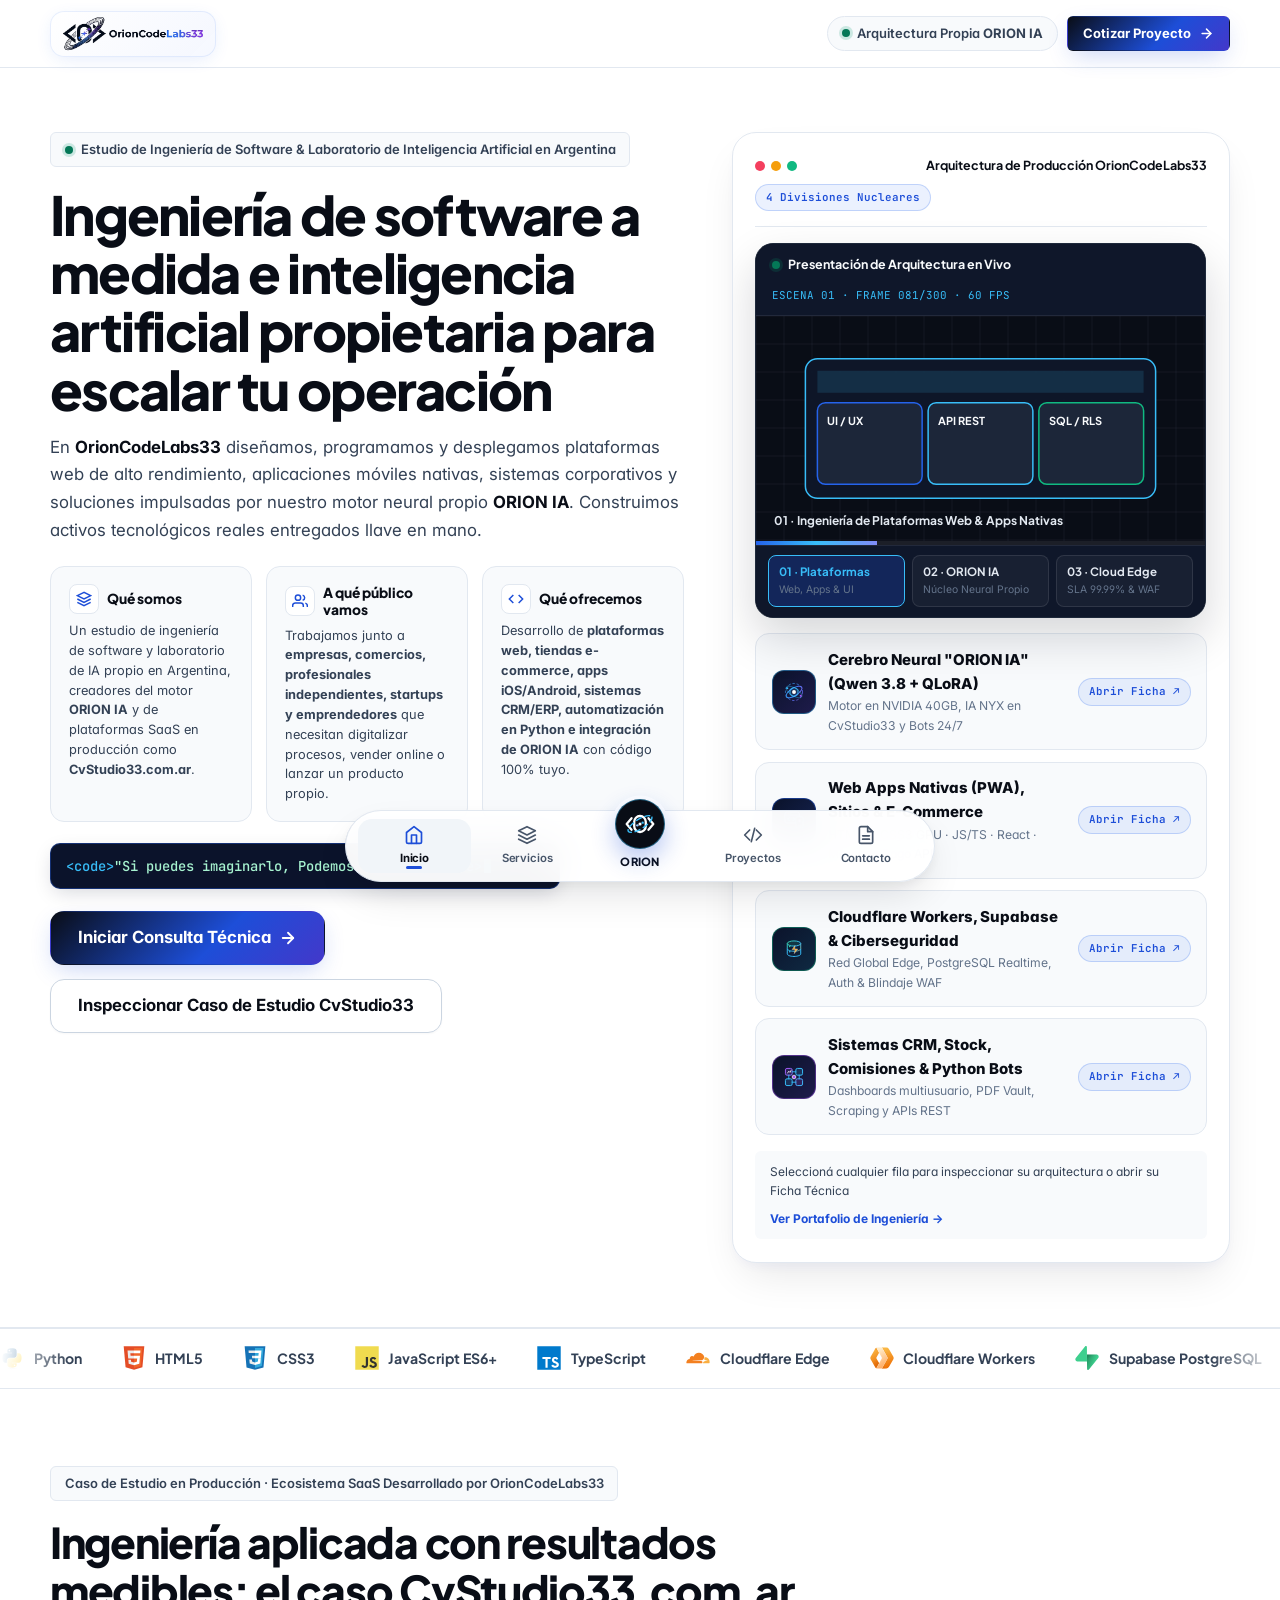
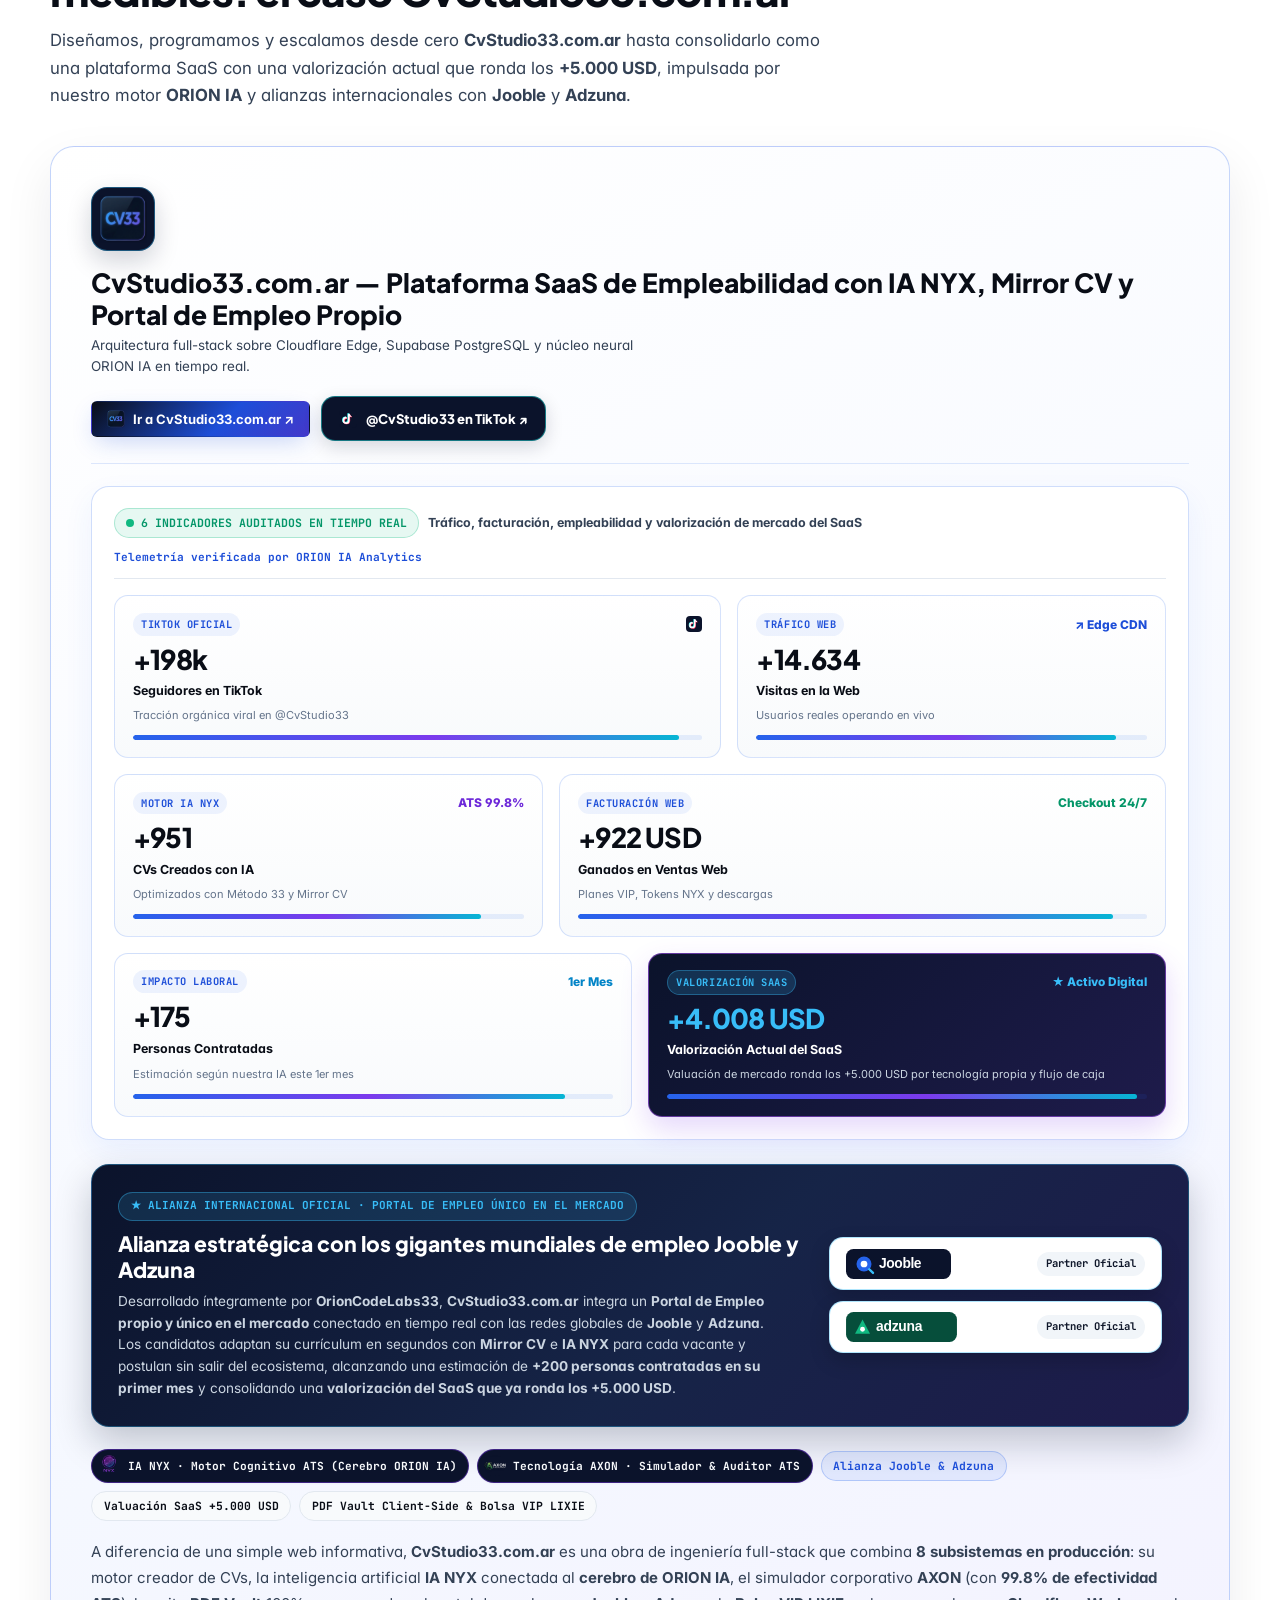
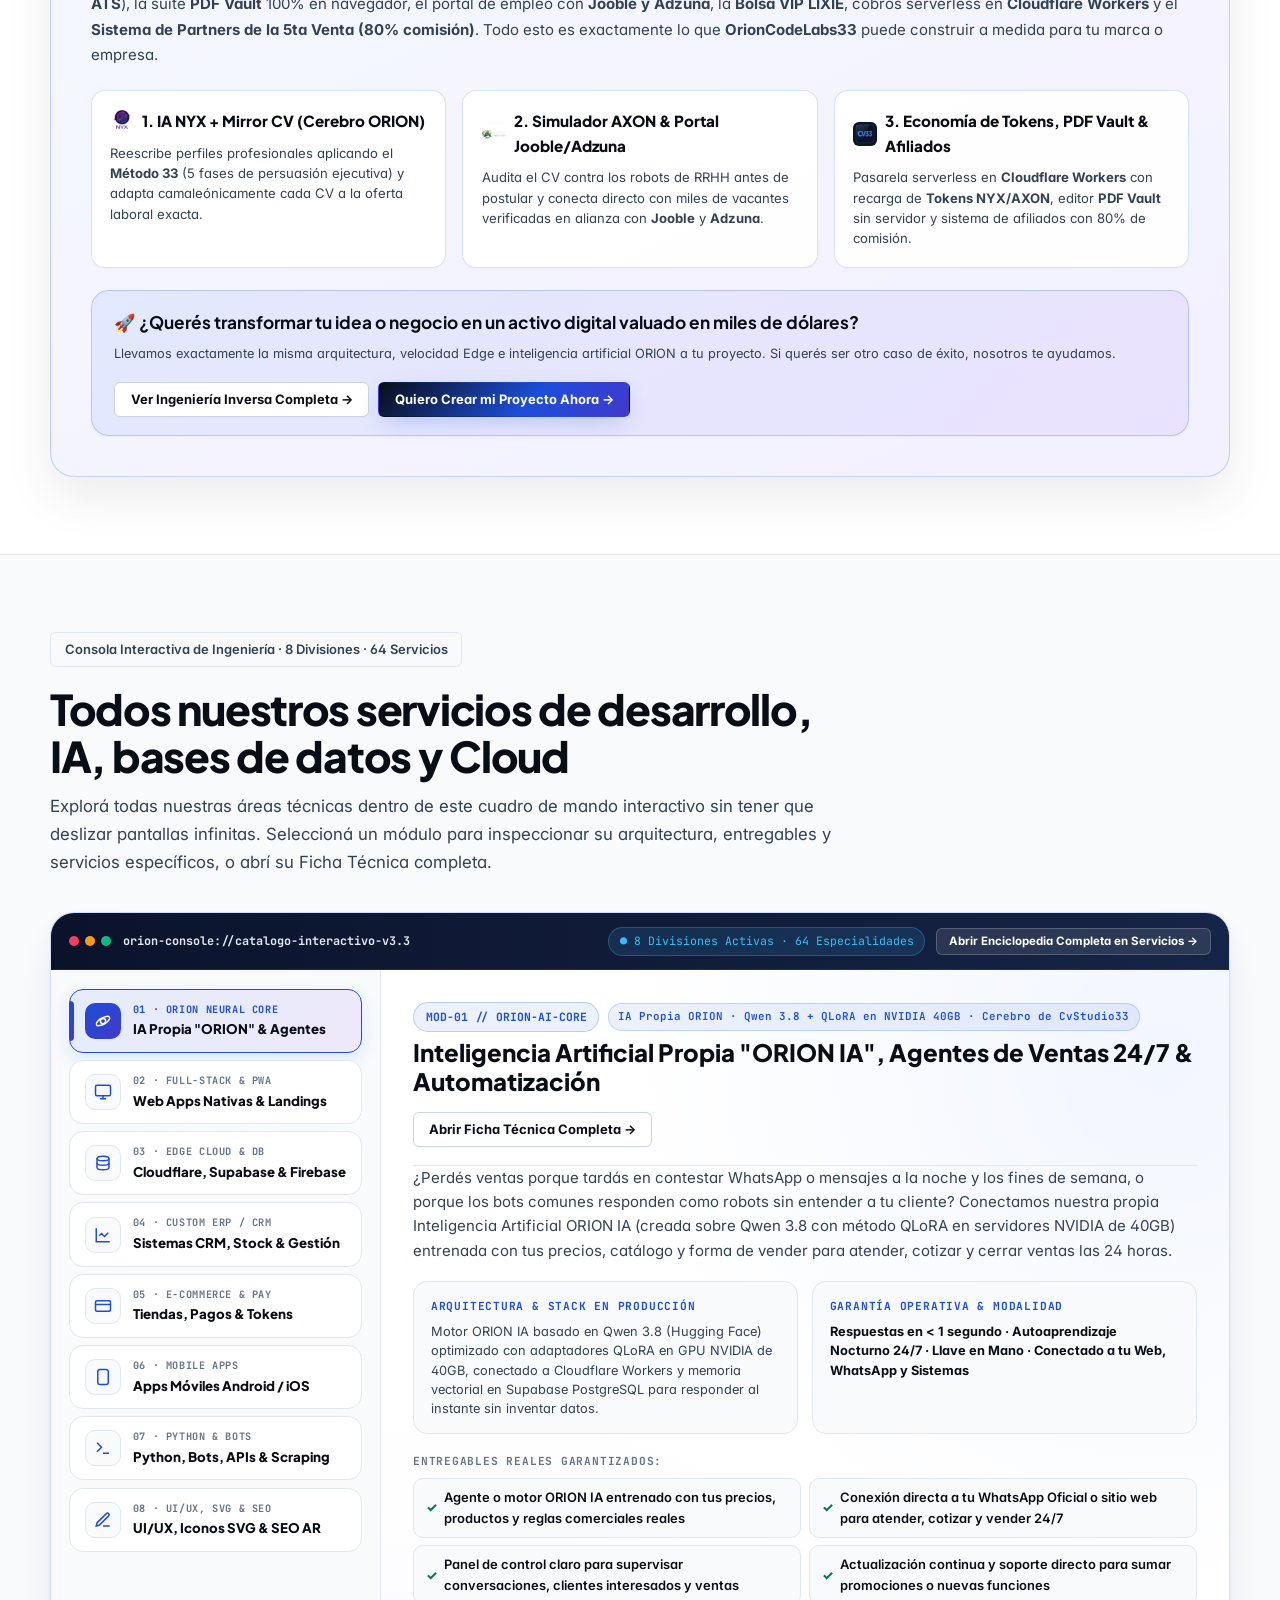
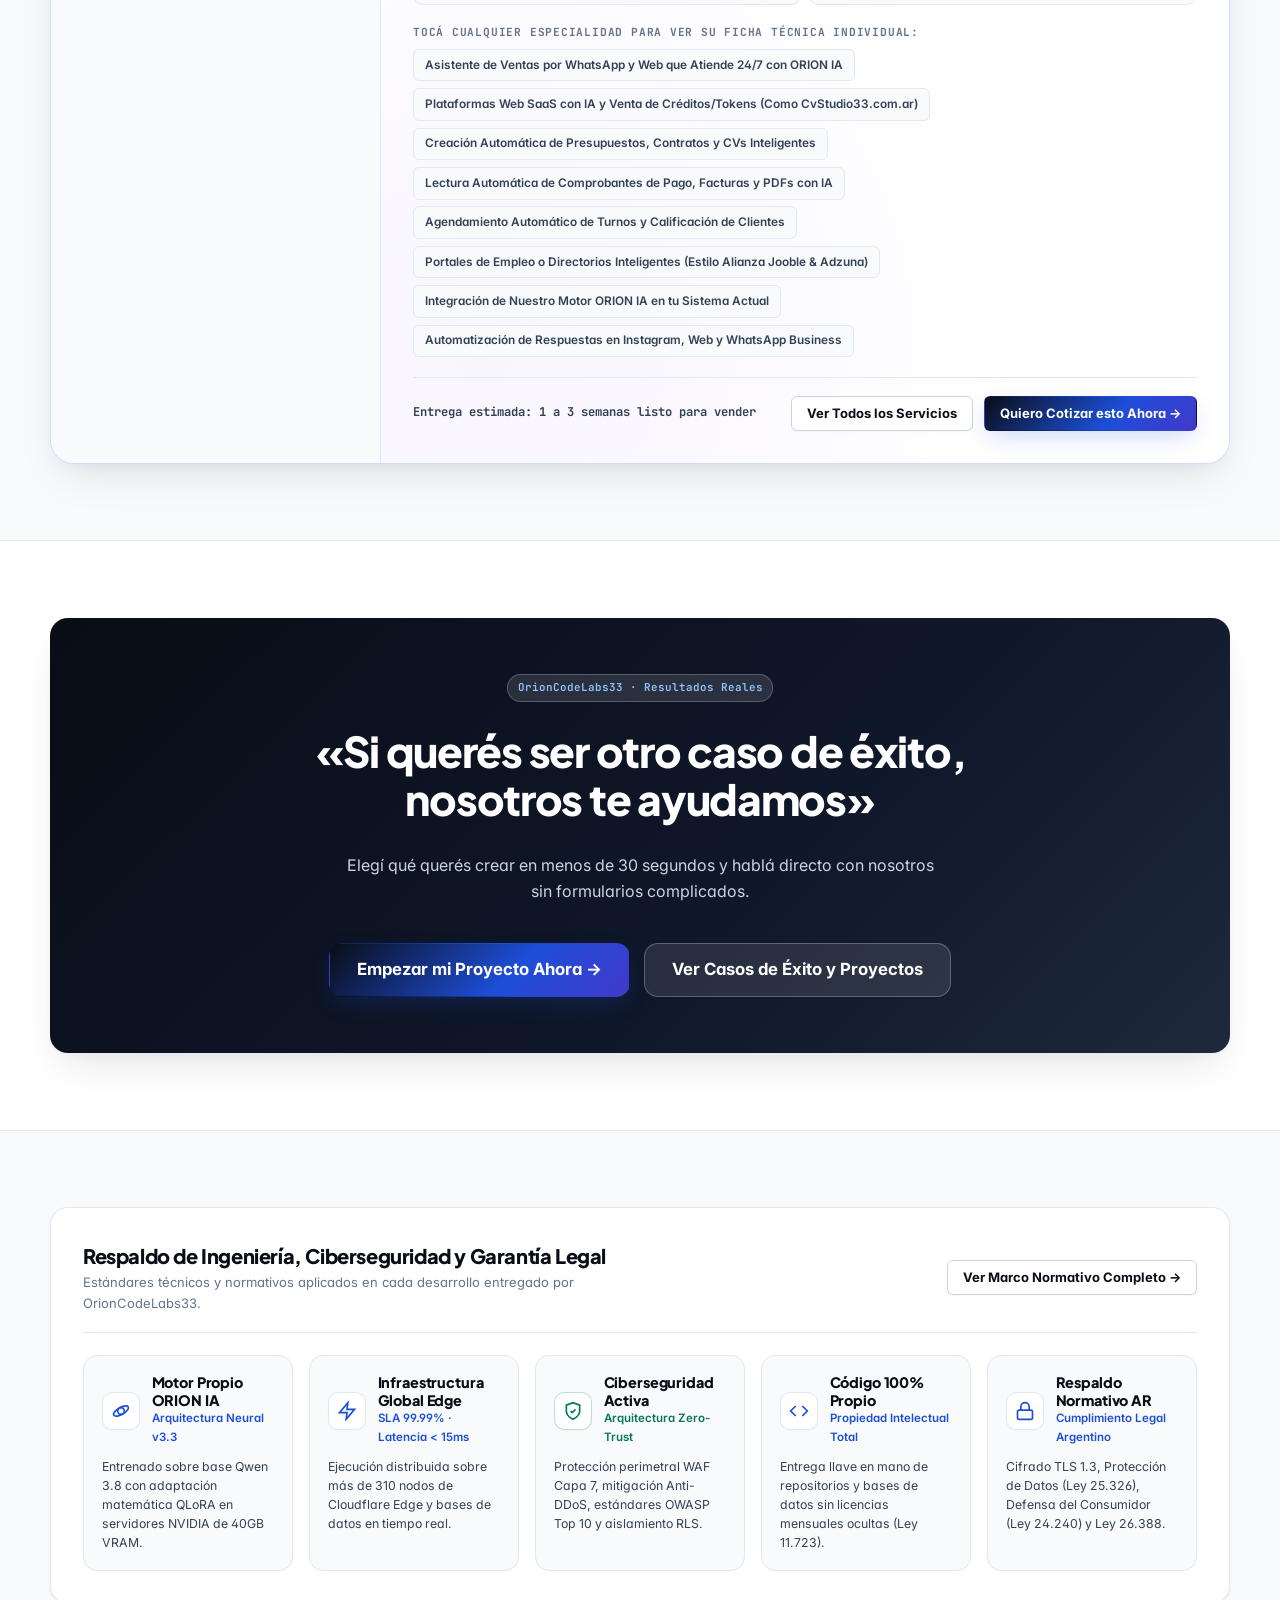
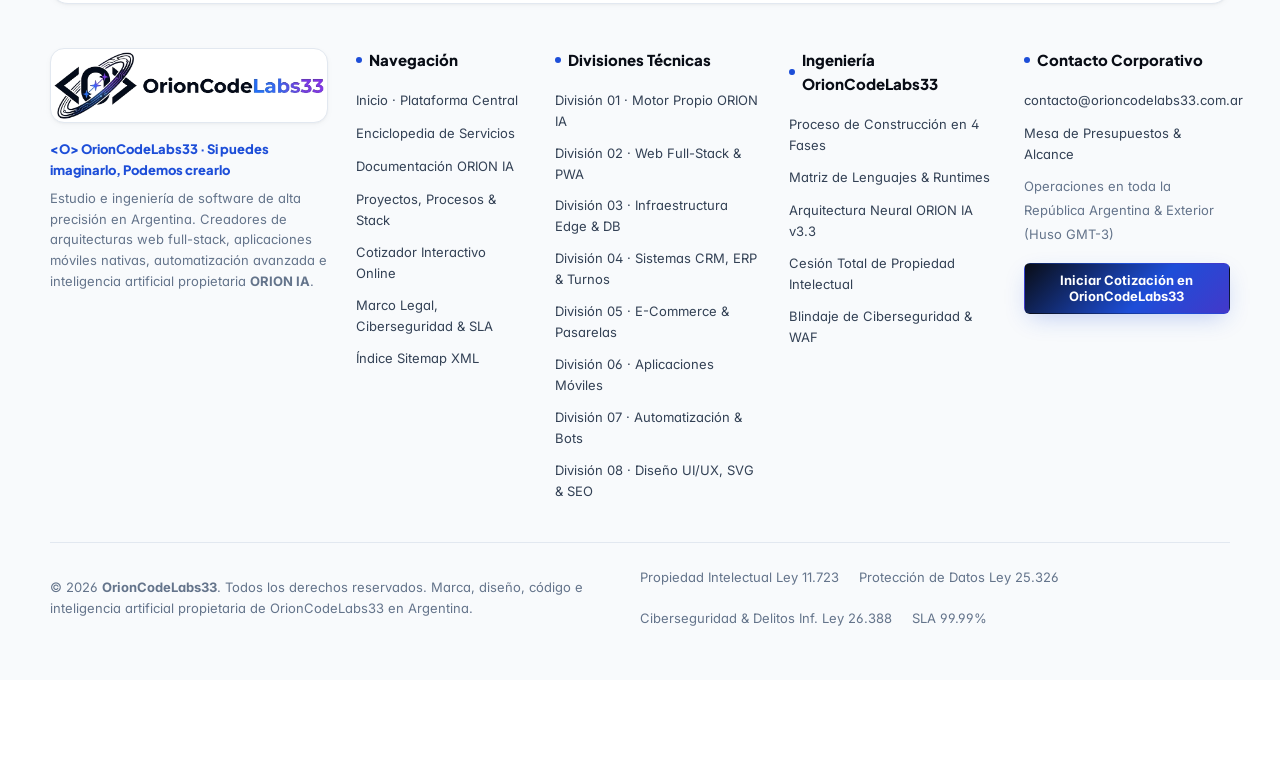
==== commit 90290707: "feat(v4): final production architectural redesign, Remotion+HyperFrames 60fps engine, 5y roadmap con" ====
--- a/index.html
+++ b/index.html
@@ -35,25 +35,56 @@
   <link rel="stylesheet" href="assets/css/layout.css">
   <link rel="stylesheet" href="assets/css/animations.css">
 
-  <!-- Schema.org JSON-LD para SEO en Argentina -->
+  <!-- Schema.org JSON-LD Estructurado Completo (@graph) -->
   <script type="application/ld+json">
   {
     "@context": "https://schema.org",
-    "@type": ["Organization", "ProfessionalService"],
-    "name": "OrionCodeLabs33",
-    "slogan": "Si puedes imaginarlo, Podemos crearlo",
-    "url": "https://orioncodelabs33.com.ar/",
-    "logo": "https://orioncodelabs33.com.ar/assets/img/logo-light.png",
-    "description": "Empresa de desarrollo de software a medida, aplicaciones web y móviles, automatización con Python, infraestructura Cloudflare/Supabase/Firebase y creadores del motor de Inteligencia Artificial ORION utilizado en CvStudio33.com.ar.",
-    "areaServed": { "@type": "Country", "name": "Argentina" }
+    "@graph": [
+      {
+        "@type": ["Organization", "ProfessionalService"],
+        "@id": "https://protocololeviatham.github.io/OrionCodeLabs33/#organization",
+        "name": "OrionCodeLabs33",
+        "slogan": "Si puedes imaginarlo, Podemos crearlo",
+        "url": "https://protocololeviatham.github.io/OrionCodeLabs33/",
+        "logo": "https://protocololeviatham.github.io/OrionCodeLabs33/assets/img/logo-light.png",
+        "description": "Estudio de ingeniería de software a medida y laboratorio de inteligencia artificial propietario en Argentina. Creadores del motor neural ORION IA y de la plataforma SaaS CvStudio33.com.ar.",
+        "areaServed": [
+          { "@type": "Country", "name": "Argentina" },
+          { "@type": "Place", "name": "Latinoamérica y Global" }
+        ],
+        "knowsAbout": [
+          "Ingeniería de Software a Medida",
+          "Inteligencia Artificial Propietaria ORION IA",
+          "Desarrollo Web Full-Stack y PWA",
+          "Aplicaciones Móviles iOS y Android",
+          "Infraestructura Cloudflare Edge y Supabase PostgreSQL",
+          "Sistemas CRM, ERP y Automatización con Python"
+        ]
+      },
+      {
+        "@type": "WebSite",
+        "@id": "https://protocololeviatham.github.io/OrionCodeLabs33/#website",
+        "url": "https://protocololeviatham.github.io/OrionCodeLabs33/",
+        "name": "OrionCodeLabs33 — Ingeniería de Software & ORION IA",
+        "publisher": { "@id": "https://protocololeviatham.github.io/OrionCodeLabs33/#organization" },
+        "inLanguage": "es-AR"
+      },
+      {
+        "@type": "SoftwareApplication",
+        "name": "ORION IA Neural Engine v3.3",
+        "applicationCategory": "BusinessApplication",
+        "operatingSystem": "Cloud / Web / API",
+        "creator": { "@id": "https://protocololeviatham.github.io/OrionCodeLabs33/#organization" },
+        "description": "Motor propietario de inteligencia artificial desarrollado sobre base Qwen 3.8 con adaptación matemática QLoRA en servidores NVIDIA de 40GB VRAM."
+      }
+    ]
   }
   </script>
 </head>
 <body>
 
   <!-- ========================================================================
-       HEADER SUPERIOR LIMPIO (Solo Logo Oficial + Estado ORION IA + Cotizar)
-       La navegación principal vive en el Dock Inferior Animado.
+       HEADER SUPERIOR LIMPIO (Logo Oficial + Estado ORION IA + Cotizar)
        ======================================================================== -->
   <header class="site-header" role="banner">
     <div class="container header-inner">
@@ -62,9 +93,9 @@
       </a>
 
       <div class="header-right-status">
-        <a href="nosotros.html" class="orion-ai-pill" title="Conocer nuestro motor propio ORION IA">
+        <a href="portafolio.html#orion-ia" class="orion-ai-pill" title="Conocer nuestro motor propio ORION IA">
           <span class="status-dot" aria-hidden="true"></span>
-          <span>Motor Propio <strong>ORION IA</strong> Activo</span>
+          <span>Arquitectura Propia <strong>ORION IA</strong></span>
         </a>
         <a href="contacto.html#cotizador" class="btn btn-primary btn-sm">
           <span>Cotizar Proyecto</span>
@@ -76,27 +107,67 @@
 
   <main id="contenido-principal">
     <!-- ======================================================================
-         HERO PRINCIPAL: TÍTULO GANCHO + SUBTÍTULO + ANIMACIÓN GLITCH CONTENIDA
+         HERO INSTITUCIONAL: QUÉ SOMOS, A QUÉ PÚBLICO VAMOS Y QUÉ OFRECEMOS
+         + ESCENARIO DE PRESENTACIÓN REMOTION A 60 FPS
          ====================================================================== -->
-    <section class="hero-section">
+    <section class="hero-section" data-composition-id="home-hero-composition" data-duration="2.4">
       <div class="container hero-grid">
 
-        <!-- Columna Izquierda -->
-        <div class="hero-content">
+        <!-- Columna Izquierda: Identidad Institucional, Público Objetivo y Oferta -->
+        <div class="hero-content hf-clip" data-start="0.05">
           <div class="hero-badge">
             <span class="status-dot" aria-hidden="true"></span>
-            <span>Páginas Web, Apps &amp; Inteligencia Artificial que Venden por Vos 24/7</span>
+            <span>Estudio de Ingeniería de Software &amp; Laboratorio de Inteligencia Artificial en Argentina</span>
           </div>
 
           <h1 class="hero-title">
-            Convertimos tu idea en una web, app o plataforma con IA lista para atraer clientes y facturar todos los días
+            Ingeniería de software a medida e inteligencia artificial propietaria para escalar tu operación
           </h1>
 
           <p class="hero-subtitle">
-            En <strong>OrionCodeLabs33</strong> creamos sitios web rápidos, tiendas online, sistemas a medida y asistentes con nuestra propia Inteligencia Artificial <strong>ORION IA</strong>.Somos los creadores detrás de <strong>CvStudio33.com.ar</strong> (+200k seguidores en TikTok y miles de ventas reales). <strong>Si querés ser otro caso de éxito, nosotros te ayudamos.</strong>
+            En <strong>OrionCodeLabs33</strong> diseñamos, programamos y desplegamos plataformas web de alto rendimiento, aplicaciones móviles nativas, sistemas corporativos y soluciones impulsadas por nuestro motor neural propio <strong>ORION IA</strong>. Construimos activos tecnológicos reales entregados llave en mano.
           </p>
 
-          <!-- ANIMACIÓN EN CÓDIGO PURO (Caja 100% bloqueada, sin etiquetas "render/code", cero estiramiento) -->
+          <!-- Matriz Institucional de 3 Pilares: Qué Somos · A Qué Público Vamos · Qué Ofrecemos -->
+          <div class="institutional-identity-grid" aria-label="Identidad, público y oferta de OrionCodeLabs33">
+            <article class="identity-pillar-card">
+              <div class="identity-pillar-head">
+                <span class="identity-pillar-icon" aria-hidden="true">
+                  <svg width="16" height="16" viewBox="0 0 24 24" fill="none" stroke="currentColor" stroke-width="2.2"><polygon points="12 2 2 7 12 12 22 7 12 2"/><polyline points="2 17 12 22 22 17"/><polyline points="2 12 12 17 22 12"/></svg>
+                </span>
+                <h2 class="identity-pillar-title">Qué somos</h2>
+              </div>
+              <p class="identity-pillar-desc">
+                Un estudio de ingeniería de software y laboratorio de IA propio en Argentina, creadores del motor <strong>ORION IA</strong> y de plataformas SaaS en producción como <strong>CvStudio33.com.ar</strong>.
+              </p>
+            </article>
+
+            <article class="identity-pillar-card">
+              <div class="identity-pillar-head">
+                <span class="identity-pillar-icon" aria-hidden="true">
+                  <svg width="16" height="16" viewBox="0 0 24 24" fill="none" stroke="currentColor" stroke-width="2.2"><path d="M17 21v-2a4 4 0 0 0-4-4H5a4 4 0 0 0-4 4v2"/><circle cx="9" cy="7" r="4"/><path d="M23 21v-2a4 4 0 0 0-3-3.87"/><path d="M16 3.13a4 4 0 0 1 0 7.75"/></svg>
+                </span>
+                <h2 class="identity-pillar-title">A qué público vamos</h2>
+              </div>
+              <p class="identity-pillar-desc">
+                Trabajamos junto a <strong>empresas, comercios, profesionales independientes, startups y emprendedores</strong> que necesitan digitalizar procesos, vender online o lanzar un producto propio.
+              </p>
+            </article>
+
+            <article class="identity-pillar-card">
+              <div class="identity-pillar-head">
+                <span class="identity-pillar-icon" aria-hidden="true">
+                  <svg width="16" height="16" viewBox="0 0 24 24" fill="none" stroke="currentColor" stroke-width="2.2"><polyline points="16 18 22 12 16 6"/><polyline points="8 6 2 12 8 18"/></svg>
+                </span>
+                <h2 class="identity-pillar-title">Qué ofrecemos</h2>
+              </div>
+              <p class="identity-pillar-desc">
+                Desarrollo de <strong>plataformas web, tiendas e-commerce, apps iOS/Android, sistemas CRM/ERP, automatización en Python e integración de ORION IA</strong> con código 100% tuyo.
+              </p>
+            </article>
+          </div>
+
+          <!-- Animación del Lema Oficial en Código Puro -->
           <div id="orion-motto-box" class="orion-motto-box" aria-label="Si puedes imaginarlo, Podemos crearlo">
             <div class="orion-motto-stage">
               <div class="motto-code-layer">
@@ -104,10 +175,9 @@
               </div>
               <div class="motto-render-layer">
                 <svg width="20" height="20" viewBox="0 0 24 24" fill="none" style="flex-shrink:0;" aria-hidden="true">
-                  <path d="M6 17L18 7" stroke="#4F46E5" stroke-width="1.8" stroke-linecap="round"/>
-                  <polygon points="6,13 7,16 10,17 7,18 6,21 5,18 2,17 5,16" fill="#2563EB"/>
-                  <polygon points="12,8 13.3,11.2 16.5,12.5 13.3,13.8 12,17 10.7,13.8 7.5,12.5 10.7,11.2" fill="#4F46E5"/>
-                  <polygon points="18,3 19,6 22,7 19,8 18,11 17,8 14,7 17,6" fill="#7C3AED"/>
+                  <path d="M6 17L18 7" stroke="#1D4ED8" stroke-width="1.8" stroke-linecap="round"/>
+                  <polygon points="6,13 7,16 10,17 7,18 6,21 5,18 2,17 5,16" fill="#1D4ED8"/>
+                  <polygon points="12,8 13.3,11.2 16.5,12.5 13.3,13.8 12,17 10.7,13.8 7.5,12.5 10.7,11.2" fill="#4338CA"/>
                 </svg>
                 <span class="motto-render-text">Si puedes imaginarlo, Podemos crearlo</span>
               </div>
@@ -116,23 +186,52 @@
 
           <div class="hero-cta-group">
             <a href="contacto.html#cotizador" class="btn btn-primary btn-lg">
-              <span>Quiero Empezar mi Proyecto Ahora</span>
+              <span>Iniciar Consulta Técnica</span>
               <svg width="18" height="18" viewBox="0 0 24 24" fill="none" stroke="currentColor" stroke-width="2.4" stroke-linecap="round" stroke-linejoin="round"><path d="M5 12h14"/><path d="m12 5 7 7-7 7"/></svg>
             </a>
             <a href="#caso-exito-cvstudio33" class="btn btn-secondary btn-lg">
-              <span>Ver Caso de Éxito Real (+200k y Ventas)</span>
+              <span>Inspeccionar Caso de Estudio CvStudio33</span>
             </a>
           </div>
         </div>
 
-        <!-- Columna Derecha: Panel Interactivo Rediseñado orion-engine://stack-produccion (Con Vista Rápida + Botón de Cerrar + Ficha Completa) -->
-        <div class="hero-showcase-panel" aria-label="Arquitectura Tecnológica OrionCodeLabs33">
+        <!-- Columna Derecha: Reproductor de Presentación Remotion (60 FPS) + Stack de Producción Interactivo -->
+        <div class="hero-showcase-panel hf-clip" data-start="0.18" aria-label="Arquitectura Tecnológica OrionCodeLabs33">
           <div class="showcase-header">
             <div class="window-dots" aria-hidden="true">
               <span></span><span></span><span></span>
             </div>
-            <span style="font-family:var(--font-mono);font-size:0.74rem;font-weight:700;color:var(--text-primary);">orion-engine://stack-produccion</span>
-            <span class="badge-verified">4 Motores Activos</span>
+            <span style="font-family:var(--font-display);font-size:0.78rem;font-weight:700;color:var(--text-primary);">Arquitectura de Producción OrionCodeLabs33</span>
+            <span class="badge-verified">4 Divisiones Nucleares</span>
+          </div>
+
+          <!-- Animación de Presentación Hecha a Código con Remotion (60 FPS Determinista) -->
+          <div class="remotion-player-shell" data-remotion-composition="hero-architecture" style="margin-bottom:0.95rem;">
+            <div class="remotion-player-topbar">
+              <span class="remotion-player-title">
+                <span class="status-dot" aria-hidden="true"></span>
+                <span>Presentación de Arquitectura en Vivo</span>
+              </span>
+              <span class="remotion-player-meta" data-remotion-frame>ESCENA 01 · FRAME 000/300 · 60 FPS</span>
+            </div>
+            <div class="remotion-canvas-stage" style="aspect-ratio:16/8.5;min-height:190px;max-height:225px;">
+              <canvas aria-label="Animación de arquitectura OrionCodeLabs33 renderizada a 60 FPS"></canvas>
+            </div>
+            <div class="remotion-progress-rail"><div class="remotion-progress-fill"></div></div>
+            <div class="remotion-scene-selector" style="grid-template-columns:repeat(3,minmax(0,1fr));">
+              <button type="button" class="remotion-scene-btn is-active" data-remotion-scene="0">
+                <strong>01 · Plataformas</strong>
+                <span>Web, Apps &amp; UI</span>
+              </button>
+              <button type="button" class="remotion-scene-btn" data-remotion-scene="1">
+                <strong>02 · ORION IA</strong>
+                <span>Núcleo Neural Propio</span>
+              </button>
+              <button type="button" class="remotion-scene-btn" data-remotion-scene="2">
+                <strong>03 · Cloud Edge</strong>
+                <span>SLA 99.99% &amp; WAF</span>
+              </button>
+            </div>
           </div>
 
           <div class="showcase-stack-list">
@@ -257,22 +356,22 @@
           <div id="showcase-inline-drawer" class="showcase-inline-drawer" role="region" aria-label="Vista rápida del módulo seleccionado">
             <div class="showcase-drawer-head">
               <div>
-                <span style="font-family:var(--font-mono);font-size:0.66rem;color:#38BDF8;font-weight:700;">RESUMEN EJECUTIVO DEL MÓDULO</span>
-                <h4 id="showcase-drawer-title" style="font-family:var(--font-display);font-size:0.95rem;font-weight:800;color:#FFFFFF;margin-top:0.15rem;">IA Propia "ORION" &amp; Bots 24/7</h4>
+                <span style="font-family:var(--font-sans);font-size:0.7rem;color:var(--brand-blue);font-weight:700;">Resumen Ejecutivo del Módulo</span>
+                <h4 id="showcase-drawer-title" style="font-family:var(--font-display);font-size:0.95rem;font-weight:800;color:var(--text-primary);margin-top:0.15rem;">IA Propia "ORION" &amp; Bots 24/7</h4>
               </div>
               <button type="button" id="showcase-drawer-close" class="showcase-drawer-close" aria-label="Cerrar resumen">✕ Cerrar</button>
             </div>
-            <p id="showcase-drawer-problem" style="font-size:0.78rem;color:#FDA4AF;line-height:1.48;margin:0;"></p>
-            <p id="showcase-drawer-solution" style="font-size:0.78rem;color:#A7F3D0;line-height:1.48;margin:0;"></p>
+            <p id="showcase-drawer-problem" style="font-size:0.79rem;color:#B91C1C;line-height:1.5;margin:0;"></p>
+            <p id="showcase-drawer-solution" style="font-size:0.79rem;color:#047857;line-height:1.5;margin:0;"></p>
             <div style="display:flex;flex-wrap:wrap;gap:0.55rem;padding-top:0.35rem;">
               <button type="button" id="showcase-drawer-open-modal" class="btn btn-primary btn-sm" data-open-service="orion_ai">Ver Ficha Técnica Completa →</button>
-              <a href="contacto.html#cotizador" class="btn btn-secondary btn-sm" style="background:rgba(255,255,255,0.1);color:#FFFFFF;border-color:rgba(255,255,255,0.22);">Cotizar Ahora</a>
+              <a href="contacto.html#cotizador" class="btn btn-secondary btn-sm">Cotizar Ahora</a>
             </div>
           </div>
 
           <div style="margin-top:0.95rem;padding:0.7rem 0.9rem;border-radius:var(--radius-xs);background:var(--bg-secondary);display:flex;align-items:center;justify-content:space-between;flex-wrap:wrap;gap:0.5rem;font-size:0.75rem;color:var(--text-secondary);">
-            <span>Tocá cualquier fila para desplegar su resumen o abrir su Ficha Técnica con cierre rápido</span>
-            <a href="portafolio.html" style="color:var(--brand-blue);font-weight:800;">Ver los 4 Proyectos Insignia →</a>
+            <span>Seleccioná cualquier fila para inspeccionar su arquitectura o abrir su Ficha Técnica</span>
+            <a href="portafolio.html" style="color:var(--brand-blue);font-weight:700;">Ver Portafolio de Ingeniería →</a>
           </div>
         </div>
 
@@ -312,16 +411,15 @@
     </div>
 
     <!-- ======================================================================
-         SECCIÓN DESTACADA: NUESTRA PROPIA IA "ORION" & CASO INSIGNIA CVSTUDIO33.COM.AR
-         (Con Logos Oficiales, Métricas Animadas en Vivo y Alianza Jooble & Adzuna)
+         SECCIÓN DESTACADA: CASO DE ESTUDIO EN PRODUCCIÓN — CVSTUDIO33.COM.AR
          ====================================================================== -->
     <section id="caso-exito-cvstudio33" class="section">
       <div class="container">
         <div class="section-header">
-          <span class="hero-badge">Caso de Éxito Auditado · Un Solo Ecosistema Unificado que Factura 24/7</span>
-          <h2 class="section-title">No hacemos simples páginas web: construimos empresas digitales rentables con nuestra propia IA ORION</h2>
+          <span class="hero-badge">Caso de Estudio en Producción · Ecosistema SaaS Desarrollado por OrionCodeLabs33</span>
+          <h2 class="section-title">Ingeniería aplicada con resultados medibles: el caso CvStudio33.com.ar</h2>
           <p class="section-desc">
-            Mirá cómo diseñamos y escalamos desde cero <strong>CvStudio33.com.ar</strong> hasta convertirlo en un SaaS valuado en <strong>+5.000 USD</strong>, con <strong>+200k seguidores</strong>, ventas automáticas todos los días y alianzas internacionales con <strong>Jooble</strong> y <strong>Adzuna</strong>. <strong>Si querés ser otro caso de éxito, nosotros te ayudamos.</strong>
+            Diseñamos, programamos y escalamos desde cero <strong>CvStudio33.com.ar</strong> hasta consolidarlo como una plataforma SaaS con una valorización actual que ronda los <strong>+5.000 USD</strong>, impulsada por nuestro motor <strong>ORION IA</strong> y alianzas internacionales con <strong>Jooble</strong> y <strong>Adzuna</strong>.
           </p>
         </div>
 
@@ -333,13 +431,12 @@
                 <img src="assets/img/logo-cvstudio33.png" alt="Logo Oficial CvStudio33.com.ar" width="54" height="54">
               </a>
               <div>
-                <div style="display:flex;align-items:center;gap:0.55rem;flex-wrap:wrap;margin-bottom:0.25rem;">
-                  <span class="badge-verified">Caso de Éxito Insignia · Ingeniería 100% OrionCodeLabs33</span>
-                  <span style="font-family:var(--font-mono);font-size:0.72rem;color:var(--brand-violet);font-weight:800;">CEREBRO ORION IA // ACTIVO 24/7</span>
-                </div>
                 <h3 style="font-family:var(--font-display);font-size:clamp(1.25rem, 2.5vw, 1.65rem);font-weight:800;color:var(--text-primary);line-height:1.2;">
-                  CvStudio33.com.ar — SaaS Empleabilidad con IA NYX (Cerebro ORION), Mirror CV &amp; Portal de Empleo Propio
+                  CvStudio33.com.ar — Plataforma SaaS de Empleabilidad con IA NYX, Mirror CV y Portal de Empleo Propio
                 </h3>
+                <p style="font-size:0.84rem;color:var(--text-secondary);margin-top:0.25rem;">
+                  Arquitectura full-stack sobre Cloudflare Edge, Supabase PostgreSQL y núcleo neural ORION IA en tiempo real.
+                </p>
               </div>
             </div>
 
@@ -846,66 +943,94 @@
 
   <!-- ========================================================================
        FOOTER CORPORATIVO EXCLUSIVO DE ORIONCODELABS33
-       (Con Matriz de 5 Pilares incluyendo Ciberseguridad + Video en Loop)
+       (Con Bloque Pre-Footer de 5 Pilares en Paleta Blanca Moderna + Video en Loop)
        ======================================================================== -->
   <footer class="site-footer" role="contentinfo">
     <div class="container">
 
-      <!-- Matriz Ejecutiva Oscura de 5 Pilares (Arquitectura, Edge, Ciberseguridad, Código Propio y Marco Legal) -->
-      <div class="footer-telemetry-banner" aria-label="Garantías de Ingeniería, Ciberseguridad y Normativa Legal de OrionCodeLabs33">
+      <!-- Módulo Pre-Footer de 5 Pilares en Paleta Blanca Moderna (Sin etiquetas genéricas ni cursivas) -->
+      <div class="footer-telemetry-banner orion-white-pillars" aria-label="Respaldo Tecnológico, Ciberseguridad y Garantía Legal de OrionCodeLabs33">
+        <div class="white-pillars-header">
+          <div>
+            <h3>Respaldo de Ingeniería, Ciberseguridad y Garantía Legal</h3>
+            <p>Estándares técnicos y normativos aplicados en cada desarrollo entregado por OrionCodeLabs33.</p>
+          </div>
+          <a href="legales.html" class="btn btn-secondary btn-sm">Ver Marco Normativo Completo →</a>
+        </div>
+
         <div class="footer-telemetry-item">
-          <div class="footer-telemetry-icon" aria-hidden="true">
-            <svg width="20" height="20" viewBox="0 0 24 24" fill="none" stroke="currentColor" stroke-width="2"><circle cx="12" cy="12" r="4"/><ellipse cx="12" cy="12" rx="10" ry="4.2" transform="rotate(-30 12 12)"/></svg>
-          </div>
-          <div>
-            <span class="telemetry-tag">NÚCLEO NEURAL</span>
-            <strong>Arquitectura ORION IA</strong>
-            <span>Motor Propietario v3.3 · Qwen 3.8 + QLoRA en GPUs NVIDIA 40GB</span>
-          </div>
+          <div class="footer-telemetry-head">
+            <div class="footer-telemetry-icon" aria-hidden="true">
+              <svg width="20" height="20" viewBox="0 0 24 24" fill="none" stroke="currentColor" stroke-width="2"><circle cx="12" cy="12" r="4"/><ellipse cx="12" cy="12" rx="10" ry="4.2" transform="rotate(-30 12 12)"/></svg>
+            </div>
+            <div>
+              <strong>Motor Propio ORION IA</strong>
+              <span>Arquitectura Neural v3.3</span>
+            </div>
+          </div>
+          <p class="footer-telemetry-desc">
+            Entrenado sobre base Qwen 3.8 con adaptación matemática QLoRA en servidores NVIDIA de 40GB VRAM.
+          </p>
         </div>
 
         <div class="footer-telemetry-item">
-          <div class="footer-telemetry-icon" aria-hidden="true">
-            <svg width="20" height="20" viewBox="0 0 24 24" fill="none" stroke="currentColor" stroke-width="2"><path d="M13 2 3 14h9l-1 8 10-12h-9l1-8z"/></svg>
-          </div>
-          <div>
-            <span class="telemetry-tag">INFRAESTRUCTURA GLOBAL</span>
-            <strong>Despliegue Global Edge</strong>
-            <span>Latencia &lt; 15ms · SLA 99.99% sobre +310 nodos Cloudflare Edge</span>
-          </div>
-        </div>
-
-        <div class="footer-telemetry-item is-cyber">
-          <div class="footer-telemetry-icon" aria-hidden="true">
-            <svg width="20" height="20" viewBox="0 0 24 24" fill="none" stroke="currentColor" stroke-width="2"><path d="M12 22s8-4 8-10V5l-8-3-8 3v7c0 6 8 10 8 10z"/><path d="m9 12 2 2 4-4"/></svg>
-          </div>
-          <div>
-            <span class="telemetry-tag">BLINDAJE ACTIVO 24/7</span>
-            <strong>Ciberseguridad &amp; Zero-Trust</strong>
-            <span>Firewall WAF L7 · Anti-DDoS · OWASP Top 10 · Aislamiento RLS</span>
-          </div>
+          <div class="footer-telemetry-head">
+            <div class="footer-telemetry-icon" aria-hidden="true">
+              <svg width="20" height="20" viewBox="0 0 24 24" fill="none" stroke="currentColor" stroke-width="2"><path d="M13 2 3 14h9l-1 8 10-12h-9l1-8z"/></svg>
+            </div>
+            <div>
+              <strong>Infraestructura Global Edge</strong>
+              <span>SLA 99.99% · Latencia &lt; 15ms</span>
+            </div>
+          </div>
+          <p class="footer-telemetry-desc">
+            Ejecución distribuida sobre más de 310 nodos de Cloudflare Edge y bases de datos en tiempo real.
+          </p>
+        </div>
+
+        <div class="footer-telemetry-item is-cyber-highlight">
+          <div class="footer-telemetry-head">
+            <div class="footer-telemetry-icon" aria-hidden="true">
+              <svg width="20" height="20" viewBox="0 0 24 24" fill="none" stroke="currentColor" stroke-width="2"><path d="M12 22s8-4 8-10V5l-8-3-8 3v7c0 6 8 10 8 10z"/><path d="m9 12 2 2 4-4"/></svg>
+            </div>
+            <div>
+              <strong>Ciberseguridad Activa</strong>
+              <span>Arquitectura Zero-Trust</span>
+            </div>
+          </div>
+          <p class="footer-telemetry-desc">
+            Protección perimetral WAF Capa 7, mitigación Anti-DDoS, estándares OWASP Top 10 y aislamiento RLS.
+          </p>
         </div>
 
         <div class="footer-telemetry-item">
-          <div class="footer-telemetry-icon" aria-hidden="true">
-            <svg width="20" height="20" viewBox="0 0 24 24" fill="none" stroke="currentColor" stroke-width="2"><polyline points="16 18 22 12 16 6"/><polyline points="8 6 2 12 8 18"/></svg>
-          </div>
-          <div>
-            <span class="telemetry-tag">PROPIEDAD INTELECTUAL</span>
-            <strong>Código 100% Propio</strong>
-            <span>Entrega Llave en Mano sin ataduras ni licencias ocultas (Ley 11.723)</span>
-          </div>
+          <div class="footer-telemetry-head">
+            <div class="footer-telemetry-icon" aria-hidden="true">
+              <svg width="20" height="20" viewBox="0 0 24 24" fill="none" stroke="currentColor" stroke-width="2"><polyline points="16 18 22 12 16 6"/><polyline points="8 6 2 12 8 18"/></svg>
+            </div>
+            <div>
+              <strong>Código 100% Propio</strong>
+              <span>Propiedad Intelectual Total</span>
+            </div>
+          </div>
+          <p class="footer-telemetry-desc">
+            Entrega llave en mano de repositorios y bases de datos sin licencias mensuales ocultas (Ley 11.723).
+          </p>
         </div>
 
         <div class="footer-telemetry-item">
-          <div class="footer-telemetry-icon" aria-hidden="true">
-            <svg width="20" height="20" viewBox="0 0 24 24" fill="none" stroke="currentColor" stroke-width="2"><rect x="3" y="11" width="18" height="11" rx="2"/><path d="M7 11V7a5 5 0 0 1 10 0v4"/></svg>
-          </div>
-          <div>
-            <span class="telemetry-tag">CUMPLIMIENTO NORMATIVO</span>
-            <strong>Seguridad &amp; Normativa AR</strong>
-            <span>Cifrado TLS 1.3 · Ley 25.326 · Ley 24.240 · Delitos Inf. Ley 26.388</span>
-          </div>
+          <div class="footer-telemetry-head">
+            <div class="footer-telemetry-icon" aria-hidden="true">
+              <svg width="20" height="20" viewBox="0 0 24 24" fill="none" stroke="currentColor" stroke-width="2"><rect x="3" y="11" width="18" height="11" rx="2"/><path d="M7 11V7a5 5 0 0 1 10 0v4"/></svg>
+            </div>
+            <div>
+              <strong>Respaldo Normativo AR</strong>
+              <span>Cumplimiento Legal Argentino</span>
+            </div>
+          </div>
+          <p class="footer-telemetry-desc">
+            Cifrado TLS 1.3, Protección de Datos (Ley 25.326), Defensa del Consumidor (Ley 24.240) y Ley 26.388.
+          </p>
         </div>
       </div>
 
@@ -927,11 +1052,11 @@
               aria-label="Animación oficial del logo OrionCodeLabs33"
             ></video>
           </div>
-          <p style="font-family:var(--font-mono);font-size:var(--text-xs);font-weight:800;color:var(--brand-blue);margin-bottom:0.4rem;">
-            &lt;O&gt; OrionCodeLabs33 · «Si puedes imaginarlo, Podemos crearlo»
+          <p style="font-family:var(--font-display);font-size:var(--text-xs);font-weight:800;color:var(--brand-blue);margin-bottom:0.4rem;">
+            &lt;O&gt; OrionCodeLabs33 · Si puedes imaginarlo, Podemos crearlo
           </p>
           <p style="font-size:var(--text-xs);color:var(--text-muted);line-height:1.6;">
-            Laboratorio e ingeniería de software de alta precisión en Argentina. Creadores de arquitecturas web full-stack, aplicaciones móviles nativas, automatización avanzada e inteligencia artificial propietaria <strong>ORION IA</strong>.
+            Estudio e ingeniería de software de alta precisión en Argentina. Creadores de arquitecturas web full-stack, aplicaciones móviles nativas, automatización avanzada e inteligencia artificial propietaria <strong>ORION IA</strong>.
           </p>
         </div>
 
@@ -942,7 +1067,7 @@
             <li><a href="index.html">Inicio · Plataforma Central</a></li>
             <li><a href="servicios.html">Enciclopedia de Servicios</a></li>
             <li><a href="portafolio.html#orion-ia">Documentación ORION IA</a></li>
-            <li><a href="portafolio.html">Proyectos, Procesos 3D &amp; Stack</a></li>
+            <li><a href="portafolio.html">Proyectos, Procesos &amp; Stack</a></li>
             <li><a href="contacto.html#cotizador">Cotizador Interactivo Online</a></li>
             <li><a href="legales.html">Marco Legal, Ciberseguridad &amp; SLA</a></li>
             <li><a href="sitemap.xml">Índice Sitemap XML</a></li>
@@ -968,7 +1093,7 @@
         <nav aria-label="Metodología OrionCodeLabs33">
           <h3 class="footer-col-title">Ingeniería OrionCodeLabs33</h3>
           <ul class="footer-nav-list">
-            <li><a href="portafolio.html#proceso-ingenieria">Pipeline 3D de Construcción en 5 Fases</a></li>
+            <li><a href="portafolio.html#proceso-ingenieria">Proceso de Construcción en 4 Fases</a></li>
             <li><a href="portafolio.html#stack-oficial">Matriz de Lenguajes &amp; Runtimes</a></li>
             <li><a href="portafolio.html#orion-ia">Arquitectura Neural ORION IA v3.3</a></li>
             <li><a href="legales.html#propiedad-intelectual">Cesión Total de Propiedad Intelectual</a></li>
@@ -1004,8 +1129,8 @@
   </footer>
 
   <!-- ========================================================================
-       MENÚ INFERIOR PROTAGONISTA v3 (CRYSTAL FLOATING DOCK + POPOVER ORION 2 OPCIONES)
-       Inicio | Servicios | ORION (2 Opciones: Documentación / Hablar con ORION) | Proyectos | Contacto
+       MENÚ INFERIOR PROTAGONISTA v4 (ARCHITECTURAL WHITE DOCK)
+       Inicio | Servicios | ORION (Directo a Orión.html) | Proyectos | Contacto
        ======================================================================== -->
   <nav class="orion-bottom-dock" aria-label="Menú Principal de Navegación">
     <a href="index.html" class="dock-item is-active" aria-current="page">
@@ -1025,18 +1150,14 @@
       <span>Servicios</span>
     </a>
 
-    <!-- Botón Central Oficial: ORION (Despliega 2 Opciones: Documentación en Proyectos / Hablar con ORION en Orión.html) -->
-    <a href="portafolio.html#orion-ia" class="dock-item-orion" aria-label="ORION Inteligencia Artificial — Abrir opciones" aria-haspopup="dialog" aria-expanded="false">
+    <!-- Botón Central Oficial: ORION (Enlace directo y exclusivo al Chatbot Orión.html) -->
+    <a href="Orión.html" class="dock-item-orion" aria-label="Abrir Chatbot ORION IA">
       <div class="dock-orion-orb">
         <svg viewBox="0 0 36 36" fill="none" xmlns="http://www.w3.org/2000/svg" aria-hidden="true">
-          <!-- Brackets de Código Oficiales < > -->
           <path d="M8.5 11.5L3 18L8.5 24.5" stroke="#FFFFFF" stroke-width="2.5" stroke-linecap="round" stroke-linejoin="round"/>
           <path d="M27.5 11.5L33 18L27.5 24.5" stroke="#FFFFFF" stroke-width="2.5" stroke-linecap="round" stroke-linejoin="round"/>
-          <!-- Letra O Central Geométrica -->
           <rect x="11.5" y="9" width="13" height="18" rx="6.5" stroke="#FFFFFF" stroke-width="2.6"/>
-          <!-- Anillo Orbital Diagonal de Circuito -->
           <ellipse cx="18" cy="18" rx="15.5" ry="5.4" transform="rotate(-32 18 18)" stroke="#38BDF8" stroke-width="1.6" stroke-dasharray="7 3"/>
-          <!-- Las 3 Estrellas del Cinturón de Orión (Alnitak, Alnilam, Mintaka) -->
           <circle cx="15" cy="19.5" r="1.35" fill="#93C5FD"/>
           <circle cx="18" cy="18" r="1.75" fill="#FFFFFF"/>
           <circle cx="21" cy="16.5" r="1.35" fill="#38BDF8"/>
@@ -1065,6 +1186,7 @@
     </a>
   </nav>
 
+  <script src="assets/js/orion-motion-engine.js" defer></script>
   <script src="assets/js/animations.js" defer></script>
   <script src="assets/js/app.js" defer></script>
 </body>
--- a/assets/css/tokens.css
+++ b/assets/css/tokens.css
@@ -1,110 +1,115 @@
 /* ==========================================================================
-   OrionCodeLabs33 v3 — Architectural White, Cosmic Night & Orion Belt System
+   OrionCodeLabs33 v4 — Pure White Architectural & Swiss-Editorial Design System
    Archivo 1: assets/css/tokens.css
-   Diseñado para Web App Moderna de Alta Conversión (Blanco Puro + Azul Noche
-   #070B1F / #0B132B + Cobalto Eléctrico #2563EB + Violeta Orión #7C3AED)
+   - Tipografía moderna sin cursivas: Plus Jakarta Sans + Inter + JetBrains Mono
+   - Paleta Blanca Ejecutiva (#FFFFFF / #F8FAFC / #E2E8F0) + Tinta (#090D16)
+   - Cero cursivas (font-style: normal global) y estructura de alta precisión
    ========================================================================== */
 
-@import url('https://fonts.googleapis.com/css2?family=Bricolage+Grotesque:opsz,wght@12..96,600;12..96,700;12..96,800&family=Instrument+Sans:wght@400;500;600;700&family=JetBrains+Mono:wght@400;500;600;700&display=swap');
+@import url('https://fonts.googleapis.com/css2?family=Inter:wght@400;500;600;700&family=JetBrains+Mono:wght@400;500;600&family=Plus+Jakarta+Sans:wght@500;600;700;800&display=swap');
 
 :root {
-  /* Familias Tipográficas Distintivas (Anti-Plantilla Genérica) */
-  --font-sans: 'Instrument Sans', -apple-system, BlinkMacSystemFont, 'Segoe UI', Roboto, sans-serif;
-  --font-display: 'Bricolage Grotesque', 'Instrument Sans', sans-serif;
+  /* Familias Tipográficas Modernas (100% Rectas, Cero Cursivas) */
+  --font-sans: 'Inter', -apple-system, BlinkMacSystemFont, 'Segoe UI', Roboto, sans-serif;
+  --font-display: 'Plus Jakarta Sans', 'Inter', -apple-system, BlinkMacSystemFont, sans-serif;
   --font-mono: 'JetBrains Mono', 'Fira Code', Consolas, monospace;
 
-  /* Escala Tipográfica Fluida y Equilibrada */
-  --text-xs: clamp(0.75rem, 0.72rem + 0.14vw, 0.8125rem);
-  --text-sm: clamp(0.875rem, 0.84rem + 0.18vw, 0.9375rem);
-  --text-base: clamp(0.98rem, 0.95rem + 0.2vw, 1.0625rem);
-  --text-lg: clamp(1.125rem, 1.05rem + 0.35vw, 1.275rem);
-  --text-xl: clamp(1.3rem, 1.18rem + 0.55vw, 1.55rem);
-  --text-2xl: clamp(1.6rem, 1.38rem + 1vw, 2.15rem);
-  --text-3xl: clamp(1.95rem, 1.62rem + 1.65vw, 2.85rem);
-  --text-hero: clamp(2.15rem, 1.68rem + 2.4vw, 3.65rem);
+  /* Escala Tipográfica Ejecutiva */
+  --text-xs: clamp(0.75rem, 0.72rem + 0.12vw, 0.8125rem);
+  --text-sm: clamp(0.865rem, 0.83rem + 0.16vw, 0.9375rem);
+  --text-base: clamp(0.975rem, 0.94rem + 0.18vw, 1.05rem);
+  --text-lg: clamp(1.1rem, 1.04rem + 0.3vw, 1.24rem);
+  --text-xl: clamp(1.26rem, 1.16rem + 0.5vw, 1.5rem);
+  --text-2xl: clamp(1.55rem, 1.35rem + 0.95vw, 2.05rem);
+  --text-3xl: clamp(1.85rem, 1.55rem + 1.45vw, 2.65rem);
+  --text-hero: clamp(2.1rem, 1.65rem + 2.15vw, 3.45rem);
 
-  /* Paleta Principal: Blanco Arquitectónico & Tinta Orión (#0B132B / #070B1F) */
+  /* Paleta Blanca Arquitectónica Moderna */
   --bg-primary: #FFFFFF;
-  --bg-secondary: #F6F8FC;
-  --bg-tertiary: #EEF2F9;
+  --bg-secondary: #F8FAFC;
+  --bg-tertiary: #F1F5F9;
   --bg-surface: #FFFFFF;
-  --bg-surface-hover: #F8FAFF;
-  --bg-glass: rgba(255, 255, 255, 0.88);
-  --bg-dock: rgba(255, 255, 255, 0.92);
-  --bg-code: #070B1F;
-  --bg-cosmos: #070B1F;
+  --bg-surface-hover: #F8FAFC;
+  --bg-glass: rgba(255, 255, 255, 0.92);
+  --bg-dock: rgba(255, 255, 255, 0.95);
+  --bg-code: #090D16;
+  --bg-cosmos: #090D16;
 
-  /* Textos de Alto Contraste y Lectura Limpia */
-  --text-primary: #0B132B;
+  /* Jerarquía de Textos de Alto Contraste */
+  --text-primary: #090D16;
   --text-secondary: #334155;
   --text-muted: #64748B;
   --text-on-brand: #FFFFFF;
 
-  /* Colores de Marca Extraídos del Logo Oficial OrionCodeLabs33 */
-  --brand-navy: #0B132B;
-  --brand-cosmos: #070B1F;
-  --brand-blue: #2563EB;
-  --brand-blue-bright: #1D4ED8;
-  --brand-indigo: #4F46E5;
-  --brand-violet: #7C3AED;
-  --brand-purple: #9333EA;
-  --brand-cyan: #0284C7;
-  --brand-emerald: #059669;
-  --brand-amber: #D97706;
+  /* Acentos Institucionales OrionCodeLabs33 */
+  --brand-navy: #090D16;
+  --brand-cosmos: #090D16;
+  --brand-blue: #1D4ED8;
+  --brand-blue-bright: #2563EB;
+  --brand-indigo: #4338CA;
+  --brand-violet: #6D28D9;
+  --brand-purple: #7E22CE;
+  --brand-cyan: #0369A1;
+  --brand-emerald: #047857;
+  --brand-amber: #B45309;
 
-  /* Gradientes de Ingeniería */
-  --gradient-orion: linear-gradient(135deg, #2563EB 0%, #4F46E5 50%, #9333EA 100%);
-  --gradient-brand: var(--gradient-orion);
-  --gradient-orion-dark: linear-gradient(135deg, #070B1F 0%, #0F172A 45%, #1E1B4B 100%);
-  --gradient-orion-subtle: linear-gradient(135deg, rgba(37, 99, 235, 0.06) 0%, rgba(124, 58, 237, 0.08) 100%);
+  /* Gradientes Sobrios y Arquitectónicos */
+  --gradient-orion: linear-gradient(135deg, #090D16 0%, #1D4ED8 60%, #4338CA 100%);
+  --gradient-brand: linear-gradient(135deg, #1D4ED8 0%, #4338CA 100%);
+  --gradient-orion-dark: linear-gradient(135deg, #090D16 0%, #0F172A 60%, #1E293B 100%);
+  --gradient-orion-subtle: linear-gradient(180deg, #F8FAFC 0%, #FFFFFF 100%);
   --gradient-surface-sheen: linear-gradient(180deg, #FFFFFF 0%, #F8FAFC 100%);
 
-  /* Bordes y Sombras Multicapa (Estética Limpia de Web App) */
+  /* Líneas Estructurales y Sombras Limpias */
   --border-subtle: #E2E8F0;
   --border-medium: #CBD5E1;
-  --border-strong: rgba(37, 99, 235, 0.32);
-  --border-focus: #2563EB;
+  --border-strong: rgba(29, 78, 216, 0.28);
+  --border-focus: #1D4ED8;
 
-  --shadow-xs: 0 1px 2px rgba(11, 19, 43, 0.04);
-  --shadow-sm: 0 4px 12px -2px rgba(11, 19, 43, 0.06), 0 1px 3px rgba(11, 19, 43, 0.04);
-  --shadow-md: 0 14px 34px -8px rgba(11, 19, 43, 0.09), 0 4px 10px -3px rgba(11, 19, 43, 0.04);
-  --shadow-lg: 0 24px 56px -12px rgba(11, 19, 43, 0.14), 0 8px 20px -6px rgba(37, 99, 235, 0.08);
-  --shadow-glow: 0 10px 30px -6px rgba(37, 99, 235, 0.35);
-  --shadow-dock: 0 20px 50px -10px rgba(11, 19, 43, 0.18), 0 4px 16px rgba(37, 99, 235, 0.1), inset 0 0 0 1px rgba(37, 99, 235, 0.14);
+  --shadow-xs: 0 1px 2px rgba(9, 13, 22, 0.03);
+  --shadow-sm: 0 2px 8px -2px rgba(9, 13, 22, 0.05), 0 1px 2px rgba(9, 13, 22, 0.03);
+  --shadow-md: 0 12px 28px -8px rgba(9, 13, 22, 0.07), 0 4px 10px -3px rgba(9, 13, 22, 0.03);
+  --shadow-lg: 0 20px 44px -12px rgba(9, 13, 22, 0.11), 0 6px 16px -4px rgba(29, 78, 216, 0.05);
+  --shadow-glow: 0 8px 24px -6px rgba(29, 78, 216, 0.28);
+  --shadow-dock: 0 16px 40px -8px rgba(9, 13, 22, 0.14), 0 2px 10px rgba(9, 13, 22, 0.05), inset 0 0 0 1px rgba(226, 232, 240, 0.95);
 
-  /* Radios y Dimensiones */
-  --radius-xs: 8px;
-  --radius-sm: 12px;
-  --radius-md: 16px;
-  --radius-lg: 22px;
-  --radius-xl: 30px;
+  /* Radios Geométricos Modernos */
+  --radius-xs: 6px;
+  --radius-sm: 10px;
+  --radius-md: 14px;
+  --radius-lg: 18px;
+  --radius-xl: 24px;
   --radius-pill: 9999px;
   --radius-full: 9999px;
 
   --header-height: 68px;
-  --dock-height: 74px;
+  --dock-height: 72px;
   --safe-bottom: env(safe-area-inset-bottom, 0px);
 
   --container-max: 1260px;
   --container-pad: clamp(1rem, 4vw, 2.5rem);
 
-  /* Escala Z-Index Estricta */
+  /* Escala Z-Index */
   --z-header: 90;
   --z-dock: 150;
-  --z-dock-popover: 165;
   --z-modal-backdrop: 240;
 
-  /* Curvas Físicas de Animación */
+  /* Curvas Físicas */
   --ease-out-expo: cubic-bezier(0.16, 1, 0.3, 1);
   --ease-spring: cubic-bezier(0.34, 1.56, 0.64, 1);
   --ease-smooth: cubic-bezier(0.4, 0, 0.2, 1);
 }
 
-/* Reset y Bloqueo Estricto de Viewport Móvil (Web App Nativa) */
+/* Reset y Prohibición Estricta de Cursivas en Toda la Plataforma */
 *, *::before, *::after {
   box-sizing: border-box;
   margin: 0;
   padding: 0;
+  font-style: normal !important;
+}
+
+em, i, cite, dfn, var, address, blockquote {
+  font-style: normal !important;
 }
 
 html {
@@ -120,6 +125,7 @@
   overscroll-behavior-x: none;
   -webkit-text-size-adjust: 100%;
   -webkit-tap-highlight-color: transparent;
+  font-feature-settings: "cv02", "cv03", "cv04", "cv11";
 }
 
 body {
@@ -132,8 +138,9 @@
   overflow-x: clip;
   overscroll-behavior-x: none;
   position: relative;
-  /* Espacio reservado abajo para el Dock de Navegación en celular y PC */
   padding-bottom: calc(var(--dock-height) + var(--safe-bottom) + 32px);
+  -webkit-font-smoothing: antialiased;
+  -moz-osx-font-smoothing: grayscale;
 }
 
 main, section, header, footer {
@@ -142,7 +149,7 @@
   overflow-x: clip;
 }
 
-img, svg, video {
+img, svg, video, canvas {
   max-width: 100%;
   height: auto;
   display: block;
@@ -156,6 +163,7 @@
 button, input, select, textarea {
   font: inherit;
   color: inherit;
+  font-style: normal !important;
 }
 
 :focus-visible {
--- a/assets/css/layout.css
+++ b/assets/css/layout.css
@@ -218,109 +218,98 @@
 }
 
 /* --------------------------------------------------------------------------
-   3. NAVBAR INFERIOR PROTAGONISTA v3 (CRYSTAL GLASS DOCK + POPOVER ORION)
-      Items: Inicio | Servicios | ORION (2 Opciones) | Proyectos | Contacto
+   3. NAVBAR INFERIOR PROTAGONISTA v4 (ARCHITECTURAL WHITE DOCK)
+      Items: Inicio | Servicios | ORION (Directo a Orión.html) | Proyectos | Contacto
    -------------------------------------------------------------------------- */
 .orion-bottom-dock {
   position: fixed;
-  left: 10px;
-  right: 10px;
-  bottom: calc(10px + var(--safe-bottom));
+  left: 12px;
+  right: 12px;
+  bottom: calc(12px + var(--safe-bottom));
   z-index: var(--z-dock, 150);
   height: var(--dock-height);
-  max-width: 580px;
+  max-width: 560px;
   margin-inline: auto;
-  background: rgba(255, 255, 255, 0.93);
-  backdrop-filter: blur(24px) saturate(190%);
-  -webkit-backdrop-filter: blur(24px) saturate(190%);
-  border-radius: 26px;
-  padding: 0 0.5rem;
+  background: rgba(255, 255, 255, 0.96);
+  backdrop-filter: blur(20px) saturate(180%);
+  -webkit-backdrop-filter: blur(20px) saturate(180%);
+  border-radius: 22px;
+  padding: 0 0.45rem;
   display: grid;
   grid-template-columns: repeat(5, minmax(0, 1fr));
   align-items: center;
+  border: 1px solid #E2E8F0;
   box-shadow:
-    0 20px 50px -10px rgba(11, 19, 43, 0.2),
-    0 4px 18px rgba(37, 99, 235, 0.12),
-    inset 0 0 0 1.5px rgba(37, 99, 235, 0.18);
-  transition: transform 0.32s var(--ease-out-expo), box-shadow 0.32s ease;
-}
-
-.orion-bottom-dock::before {
-  content: '';
-  position: absolute;
-  inset: 0;
-  border-radius: inherit;
-  background: linear-gradient(90deg, rgba(37, 99, 235, 0.04) 0%, rgba(124, 58, 237, 0.06) 50%, rgba(37, 99, 235, 0.04) 100%);
-  pointer-events: none;
+    0 18px 42px -10px rgba(9, 13, 22, 0.14),
+    0 4px 12px rgba(9, 13, 22, 0.05);
+  transition: transform 0.28s var(--ease-out-expo), box-shadow 0.28s ease;
 }
 
 @media (min-width: 768px) {
   .orion-bottom-dock {
     bottom: 18px;
     border-radius: 9999px;
-    padding: 0 0.85rem;
-    max-width: 610px;
+    padding: 0 0.75rem;
+    max-width: 590px;
   }
 }
 
 .dock-item {
   position: relative;
-  height: 58px;
+  height: 54px;
   display: flex;
   flex-direction: column;
   align-items: center;
   justify-content: center;
   gap: 4px;
   color: #475569;
-  font-size: 0.7rem;
-  font-weight: 700;
+  font-family: var(--font-sans);
+  font-size: 0.71rem;
+  font-weight: 600;
   letter-spacing: -0.01em;
-  border-radius: 18px;
-  transition: color 0.25s ease, transform 0.25s var(--ease-spring), background-color 0.25s ease, box-shadow 0.25s ease;
+  border-radius: 14px;
+  transition: color 0.2s ease, background-color 0.2s ease, transform 0.2s ease;
   user-select: none;
   z-index: 1;
 }
 
 .dock-item svg {
-  width: 21px;
-  height: 21px;
-  transition: transform 0.28s var(--ease-spring), stroke 0.25s ease, color 0.25s ease;
+  width: 20px;
+  height: 20px;
+  transition: transform 0.22s var(--ease-out-expo), color 0.2s ease;
 }
 
 .dock-item:hover {
   color: var(--brand-blue);
-  background: rgba(37, 99, 235, 0.07);
+  background: #F8FAFC;
 }
 
 .dock-item:hover svg {
-  transform: translateY(-3px) scale(1.1);
+  transform: translateY(-2px);
   color: var(--brand-blue);
 }
 
 .dock-item.is-active {
-  color: var(--brand-navy);
-  background: linear-gradient(135deg, rgba(37, 99, 235, 0.12) 0%, rgba(124, 58, 237, 0.12) 100%);
-  box-shadow: inset 0 0 0 1px rgba(37, 99, 235, 0.24);
+  color: var(--text-primary);
+  font-weight: 700;
+  background: #F1F5F9;
 }
 
 .dock-item.is-active svg {
   color: var(--brand-blue);
-  transform: translateY(-2px);
-}
-
-/* Indicador luminoso inferior en el item activo */
+}
+
 .dock-item.is-active::after {
   content: '';
   position: absolute;
-  bottom: 5px;
-  width: 20px;
-  height: 3.5px;
+  bottom: 4px;
+  width: 16px;
+  height: 3px;
   border-radius: 99px;
-  background: var(--gradient-orion);
-  box-shadow: 0 2px 8px rgba(37, 99, 235, 0.45);
-}
-
-/* Botón Central Especial: ORION (Despliega 2 Opciones al Tocar) */
+  background: var(--brand-blue);
+}
+
+/* Botón Central ORION: Enlace directo y exclusivo al Chatbot Orión.html */
 .dock-item-orion {
   position: relative;
   display: flex;
@@ -328,240 +317,70 @@
   align-items: center;
   justify-content: center;
   gap: 3px;
-  color: var(--brand-navy);
+  color: var(--text-primary);
   font-family: var(--font-display);
-  font-size: 0.71rem;
+  font-size: 0.7rem;
   font-weight: 800;
-  letter-spacing: 0.04em;
+  letter-spacing: 0.02em;
   user-select: none;
   background: transparent;
   border: none;
   cursor: pointer;
   z-index: 2;
   padding: 0;
+  text-decoration: none;
 }
 
 .dock-orion-orb {
-  width: 52px;
-  height: 52px;
-  margin-top: -24px;
+  width: 50px;
+  height: 50px;
+  margin-top: -22px;
   border-radius: 50%;
-  background: radial-gradient(circle at 30% 25%, #1E293B 0%, #070B1F 70%, #0B132B 100%);
+  background: #090D16;
   display: grid;
   place-items: center;
   color: #FFFFFF;
   box-shadow:
-    0 10px 26px rgba(37, 99, 235, 0.48),
-    0 0 0 3.5px #FFFFFF,
-    inset 0 0 12px rgba(56, 189, 248, 0.35);
-  transition: transform 0.32s var(--ease-spring), box-shadow 0.32s ease;
+    0 10px 24px rgba(29, 78, 216, 0.32),
+    0 0 0 3.5px #FFFFFF;
+  border: 1.5px solid rgba(56, 189, 248, 0.45);
+  transition: transform 0.28s var(--ease-spring), box-shadow 0.28s ease, border-color 0.28s ease;
   position: relative;
   overflow: hidden;
 }
 
-.dock-orion-orb::before {
-  content: '';
-  position: absolute;
-  inset: -2px;
-  border-radius: 50%;
-  background: conic-gradient(from 0deg, transparent 0%, #38BDF8 25%, #8B5CF6 50%, transparent 80%);
-  opacity: 0.55;
-  animation: orionOrbSpin 6s linear infinite;
-  pointer-events: none;
-}
-
-.dock-orion-orb::after {
-  content: '';
-  position: absolute;
-  inset: 2px;
-  border-radius: 50%;
-  background: radial-gradient(circle at 35% 30%, #162447 0%, #070B1F 85%);
-  pointer-events: none;
-}
-
-@keyframes orionOrbSpin {
-  to { transform: rotate(360deg); }
-}
-
 .dock-item-orion:hover .dock-orion-orb,
-.dock-item-orion.is-active .dock-orion-orb,
-.dock-item-orion[aria-expanded="true"] .dock-orion-orb {
-  transform: translateY(-5px) scale(1.08);
+.dock-item-orion.is-active .dock-orion-orb {
+  transform: translateY(-4px) scale(1.06);
+  border-color: #38BDF8;
   box-shadow:
-    0 14px 32px rgba(124, 58, 237, 0.65),
-    0 0 0 3.5px #2563EB,
-    inset 0 0 16px rgba(168, 85, 247, 0.5);
+    0 14px 30px rgba(29, 78, 216, 0.45),
+    0 0 0 3.5px #FFFFFF;
 }
 
 .dock-orion-orb svg {
-  width: 34px;
-  height: 34px;
+  width: 32px;
+  height: 32px;
   position: relative;
   z-index: 2;
 }
 
-/* Popover Flotante de 2 Opciones del Botón ORION */
-.orion-dock-popover {
-  position: fixed;
-  left: 50%;
-  bottom: calc(var(--dock-height) + var(--safe-bottom) + 24px);
-  transform: translateX(-50%) translateY(16px) scale(0.94);
-  width: min(92vw, 430px);
-  background: rgba(11, 19, 43, 0.97);
-  backdrop-filter: blur(24px);
-  -webkit-backdrop-filter: blur(24px);
-  color: #FFFFFF;
-  border-radius: 22px;
-  padding: 1rem;
-  border: 1.5px solid rgba(56, 189, 248, 0.38);
-  box-shadow: 0 24px 60px rgba(7, 11, 31, 0.55), 0 0 30px rgba(37, 99, 235, 0.28);
-  z-index: var(--z-dock-popover, 165);
-  opacity: 0;
-  visibility: hidden;
-  pointer-events: none;
-  transition: opacity 0.26s var(--ease-out-expo), transform 0.28s var(--ease-spring), visibility 0.26s ease;
-}
-
-.orion-dock-popover.is-open {
-  opacity: 1;
-  visibility: visible;
-  pointer-events: auto;
-  transform: translateX(-50%) translateY(0) scale(1);
-}
-
-.orion-dock-popover::after {
-  content: '';
-  position: absolute;
-  bottom: -8px;
-  left: 50%;
-  transform: translateX(-50%) rotate(45deg);
-  width: 16px;
-  height: 16px;
-  background: #0B132B;
-  border-right: 1.5px solid rgba(56, 189, 248, 0.38);
-  border-bottom: 1.5px solid rgba(56, 189, 248, 0.38);
-}
-
-.orion-popover-head {
-  display: flex;
-  align-items: center;
-  justify-content: space-between;
-  gap: 0.5rem;
-  padding-bottom: 0.65rem;
-  margin-bottom: 0.7rem;
-  border-bottom: 1px solid rgba(255, 255, 255, 0.1);
-}
-
-.orion-popover-badge {
-  display: inline-flex;
-  align-items: center;
-  gap: 0.45rem;
-  font-family: var(--font-mono);
-  font-size: 0.68rem;
-  font-weight: 700;
-  color: #38BDF8;
-}
-
-.orion-popover-close {
-  width: 28px;
-  height: 28px;
-  border-radius: 8px;
-  background: rgba(255, 255, 255, 0.08);
-  border: 1px solid rgba(255, 255, 255, 0.14);
-  color: #CBD5E1;
-  display: inline-flex;
-  align-items: center;
-  justify-content: center;
-  cursor: pointer;
-  font-size: 0.8rem;
-  font-weight: 800;
-  transition: all 0.18s ease;
-}
-
-.orion-popover-close:hover {
-  background: rgba(244, 63, 94, 0.22);
-  color: #FFFFFF;
-  border-color: rgba(244, 63, 94, 0.5);
-}
-
-.orion-popover-grid {
-  display: grid;
-  grid-template-columns: minmax(0, 1fr);
-  gap: 0.6rem;
-}
-
-.orion-popover-option {
-  display: flex;
-  align-items: center;
-  gap: 0.85rem;
-  padding: 0.85rem 0.95rem;
-  border-radius: 15px;
-  background: rgba(255, 255, 255, 0.05);
-  border: 1px solid rgba(255, 255, 255, 0.12);
-  color: #FFFFFF;
-  text-align: left;
-  transition: transform 0.22s var(--ease-spring), background-color 0.22s ease, border-color 0.22s ease;
-}
-
-.orion-popover-option:hover {
-  transform: translateY(-2px);
-  background: linear-gradient(135deg, rgba(37, 99, 235, 0.28) 0%, rgba(124, 58, 237, 0.28) 100%);
-  border-color: #38BDF8;
-}
-
-.orion-popover-option-icon {
-  width: 42px;
-  height: 42px;
-  border-radius: 12px;
-  background: var(--gradient-orion);
-  display: flex;
-  align-items: center;
-  justify-content: center;
-  flex-shrink: 0;
-  color: #FFFFFF;
-  box-shadow: 0 6px 16px rgba(37, 99, 235, 0.4);
-}
-
-.orion-popover-option-text {
-  min-width: 0;
-  flex: 1;
-}
-
-.orion-popover-option-text strong {
-  display: block;
-  font-family: var(--font-display);
-  font-size: 0.88rem;
-  font-weight: 800;
-  color: #FFFFFF;
-  line-height: 1.25;
-}
-
-.orion-popover-option-text span {
-  display: block;
-  font-size: 0.73rem;
-  color: #94A3B8;
-  margin-top: 0.15rem;
-  line-height: 1.35;
-}
-
 /* --------------------------------------------------------------------------
-   4. HERO ARQUITECTÓNICO (BLANCO LIMPIO + PANEL DE INGENIERÍA)
+   4. HERO INSTITUCIONAL & MATRIZ EJECUTIVA (QUÉ SOMOS / PÚBLICO / QUÉ OFRECEMOS)
    -------------------------------------------------------------------------- */
 .hero-section {
   position: relative;
-  padding-block: clamp(2.25rem, 5vw, 4.5rem);
+  padding-block: clamp(2.25rem, 5vw, 4.25rem);
   overflow: hidden;
-  background:
-    radial-gradient(700px circle at 12% 15%, rgba(37, 99, 235, 0.06), transparent 65%),
-    radial-gradient(600px circle at 88% 25%, rgba(124, 58, 237, 0.06), transparent 65%),
-    var(--bg-primary);
+  background: #FFFFFF;
+  border-bottom: 1px solid var(--border-subtle);
 }
 
 .hero-grid {
   display: grid;
   grid-template-columns: minmax(0, 1fr);
   gap: 2.25rem;
-  align-items: center;
+  align-items: start;
 }
 
 .hero-grid > * {
@@ -569,26 +388,26 @@
   max-width: 100%;
 }
 
-@media (min-width: 1024px) {
+@media (min-width: 1040px) {
   .hero-grid {
-    grid-template-columns: minmax(0, 1.15fr) minmax(0, 0.85fr);
-    gap: 3.5rem;
+    grid-template-columns: minmax(0, 1.12fr) minmax(0, 0.88fr);
+    gap: 3rem;
   }
 }
 
 .hero-badge {
   display: inline-flex;
   align-items: center;
-  gap: 0.55rem;
-  padding: 0.42rem 0.95rem;
-  border-radius: var(--radius-pill);
-  background: var(--bg-secondary);
-  border: 1px solid var(--border-subtle);
+  gap: 0.5rem;
+  padding: 0.38rem 0.85rem;
+  border-radius: var(--radius-xs);
+  background: #F8FAFC;
+  border: 1px solid var(--border-subtle);
+  font-family: var(--font-sans);
   font-size: var(--text-xs);
-  font-weight: 700;
-  color: var(--brand-navy);
-  margin-bottom: 1.15rem;
-  box-shadow: var(--shadow-xs);
+  font-weight: 600;
+  color: var(--text-secondary);
+  margin-bottom: 1.1rem;
   max-width: 100%;
   flex-wrap: wrap;
 }
@@ -598,22 +417,88 @@
   font-size: var(--text-hero);
   font-weight: 800;
   line-height: 1.08;
-  letter-spacing: -0.035em;
+  letter-spacing: -0.032em;
   color: var(--text-primary);
-  margin-bottom: 1.15rem;
+  margin-bottom: 1rem;
   overflow-wrap: break-word;
 }
 
 .hero-subtitle {
   font-size: var(--text-base);
   color: var(--text-secondary);
-  line-height: 1.68;
+  line-height: 1.65;
   margin-bottom: 0.75rem;
 }
 
 .hero-subtitle strong {
   color: var(--text-primary);
   font-weight: 700;
+}
+
+/* Matriz Institucional de 3 Pilares en el Inicio: Qué Somos / A Quién Vamos / Qué Ofrecemos */
+.institutional-identity-grid {
+  display: grid;
+  grid-template-columns: minmax(0, 1fr);
+  gap: 0.85rem;
+  margin-block: 1.35rem;
+}
+
+@media (min-width: 680px) {
+  .institutional-identity-grid {
+    grid-template-columns: repeat(3, minmax(0, 1fr));
+  }
+}
+
+.identity-pillar-card {
+  background: #F8FAFC;
+  border: 1px solid var(--border-subtle);
+  border-radius: var(--radius-md);
+  padding: 1.05rem 1.15rem;
+  display: flex;
+  flex-direction: column;
+  gap: 0.45rem;
+  min-width: 0;
+  transition: border-color 0.2s ease, background-color 0.2s ease, box-shadow 0.2s ease;
+}
+
+.identity-pillar-card:hover {
+  background: #FFFFFF;
+  border-color: var(--brand-blue);
+  box-shadow: var(--shadow-sm);
+}
+
+.identity-pillar-head {
+  display: flex;
+  align-items: center;
+  gap: 0.5rem;
+}
+
+.identity-pillar-icon {
+  width: 30px;
+  height: 30px;
+  border-radius: 8px;
+  background: #FFFFFF;
+  border: 1px solid var(--border-subtle);
+  color: var(--brand-blue);
+  display: inline-flex;
+  align-items: center;
+  justify-content: center;
+  flex-shrink: 0;
+}
+
+.identity-pillar-title {
+  font-family: var(--font-display);
+  font-size: 0.86rem;
+  font-weight: 800;
+  color: var(--text-primary);
+  line-height: 1.25;
+}
+
+.identity-pillar-desc {
+  font-size: 0.8rem;
+  color: var(--text-secondary);
+  line-height: 1.55;
+  margin: 0;
 }
 
 .hero-cta-group {
@@ -1067,36 +952,32 @@
   transform: translateY(-1px);
 }
 
-.service-card-footer {
+.service-card-footer,
+.cat-card-footer {
   padding-top: 0.95rem;
   border-top: 1px solid var(--border-subtle);
   display: flex;
   flex-wrap: wrap;
   align-items: center;
-  justify-content: space-between;
-  gap: 0.75rem;
-  min-width: 0;
-}
-
-.tech-stack-row {
-  font-family: var(--font-mono);
-  font-size: 0.69rem;
-  font-weight: 600;
-  color: var(--text-muted);
-  min-width: 0;
-  overflow-wrap: break-word;
-  flex: 1 1 160px;
+  justify-content: flex-end;
+  gap: 0.65rem;
+  min-width: 0;
+}
+
+.tech-stack-row,
+.cat-card-stack {
+  display: none !important;
 }
 
 .service-detail-trigger {
   font-family: var(--font-display);
   font-size: var(--text-xs);
-  font-weight: 800;
+  font-weight: 700;
   color: var(--brand-blue);
-  background: rgba(37, 99, 235, 0.08);
-  border: 1px solid rgba(37, 99, 235, 0.22);
-  border-radius: var(--radius-sm);
-  padding: 0.5rem 0.85rem;
+  background: #F8FAFC;
+  border: 1px solid var(--border-subtle);
+  border-radius: var(--radius-xs);
+  padding: 0.55rem 0.95rem;
   cursor: pointer;
   display: inline-flex;
   align-items: center;
@@ -1107,17 +988,15 @@
 }
 
 @media (max-width: 520px) {
-  .service-card-footer {
+  .service-card-footer,
+  .cat-card-footer {
     flex-direction: column;
     align-items: stretch;
-  }
-  .tech-stack-row {
-    flex: none;
   }
   .service-detail-trigger {
     width: 100%;
     padding: 0.65rem 1rem;
-    background: var(--gradient-orion);
+    background: var(--brand-navy);
     color: #FFFFFF;
     border-color: transparent;
   }
@@ -2437,10 +2316,10 @@
 }
 
 /* --------------------------------------------------------------------------
-   9. FOOTER CORPORATIVO EXCLUSIVO DE ORIONCODELABS33
+   9. FOOTER CORPORATIVO EXCLUSIVO & BLOQUE PRE-FOOTER EN PALETA BLANCA MODERNA
    -------------------------------------------------------------------------- */
 .site-footer {
-  background: linear-gradient(180deg, #F4F7FB 0%, #E9EFF8 100%);
+  background: #F8FAFC;
   border-top: 1px solid var(--border-subtle);
   padding-top: clamp(3rem, 6vw, 4.75rem);
   padding-bottom: clamp(2.25rem, 4vw, 3.25rem);
@@ -2449,30 +2328,61 @@
   overflow-x: clip;
 }
 
-/* Matriz Ejecutiva de Ciberseguridad, Telemetría e Infraestructura Propia OrionCodeLabs33 */
-.footer-telemetry-banner {
-  background: linear-gradient(145deg, #070B1F 0%, #0F172A 55%, #1E1B4B 100%);
-  color: #F8FAFC;
-  border: 1.5px solid rgba(56, 189, 248, 0.32);
-  border-radius: var(--radius-xl);
-  padding: clamp(1.25rem, 3vw, 1.85rem);
+/* Módulo Pre-Footer de 5 Pilares Rediseñado desde Cero en Paleta Blanca Moderna */
+.footer-telemetry-banner,
+.orion-white-pillars {
+  background: #FFFFFF;
+  color: var(--text-primary);
+  border: 1px solid var(--border-subtle);
+  border-radius: var(--radius-lg);
+  padding: clamp(1.35rem, 3vw, 2rem);
   margin-bottom: 2.75rem;
   display: grid;
   grid-template-columns: minmax(0, 1fr);
   gap: 1rem;
-  box-shadow: 0 22px 50px rgba(7, 11, 31, 0.24);
+  box-shadow: var(--shadow-sm);
   position: relative;
   overflow: hidden;
 }
 
+.white-pillars-header {
+  grid-column: 1 / -1;
+  display: flex;
+  flex-wrap: wrap;
+  align-items: center;
+  justify-content: space-between;
+  gap: 0.75rem;
+  padding-bottom: 1.1rem;
+  margin-bottom: 0.35rem;
+  border-bottom: 1px solid var(--border-subtle);
+}
+
+.white-pillars-header h3 {
+  font-family: var(--font-display);
+  font-size: clamp(1.05rem, 2vw, 1.25rem);
+  font-weight: 800;
+  color: var(--text-primary);
+  letter-spacing: -0.02em;
+  margin: 0;
+}
+
+.white-pillars-header p {
+  font-family: var(--font-sans);
+  font-size: var(--text-xs);
+  color: var(--text-muted);
+  margin: 0;
+}
+
 @media (min-width: 680px) {
-  .footer-telemetry-banner {
+  .footer-telemetry-banner,
+  .orion-white-pillars {
     grid-template-columns: repeat(2, minmax(0, 1fr));
   }
 }
 
 @media (min-width: 1120px) {
-  .footer-telemetry-banner {
+  .footer-telemetry-banner,
+  .orion-white-pillars {
     grid-template-columns: repeat(5, minmax(0, 1fr));
   }
 }
@@ -2481,78 +2391,92 @@
   display: flex;
   flex-direction: column;
   align-items: flex-start;
-  justify-content: space-between;
-  gap: 0.65rem;
-  background: rgba(255, 255, 255, 0.05);
-  border: 1px solid rgba(255, 255, 255, 0.12);
+  justify-content: flex-start;
+  gap: 0.6rem;
+  background: #F8FAFC;
+  border: 1px solid var(--border-subtle);
   border-radius: var(--radius-md);
-  padding: 1rem 1.05rem;
-  min-width: 0;
-  transition: transform 0.22s var(--ease-spring), border-color 0.22s ease, background-color 0.22s ease;
+  padding: 1.1rem 1.15rem;
+  min-width: 0;
+  transition: transform 0.2s var(--ease-out-expo), border-color 0.2s ease, background-color 0.2s ease, box-shadow 0.2s ease;
 }
 
 .footer-telemetry-item:hover {
-  transform: translateY(-3px);
-  border-color: #38BDF8;
-  background: rgba(37, 99, 235, 0.16);
+  transform: translateY(-2px);
+  border-color: var(--brand-blue);
+  background: #FFFFFF;
+  box-shadow: var(--shadow-sm);
 }
 
 .footer-telemetry-item.is-cyber-highlight {
-  background: linear-gradient(135deg, rgba(16, 185, 129, 0.16) 0%, rgba(37, 99, 235, 0.18) 100%);
-  border-color: rgba(52, 211, 153, 0.45);
+  background: #F8FAFC;
+  border-color: var(--border-subtle);
+}
+
+.footer-telemetry-item.is-cyber-highlight:hover {
+  background: #FFFFFF;
+  border-color: var(--brand-emerald);
 }
 
 .footer-telemetry-head {
   display: flex;
   align-items: center;
-  gap: 0.65rem;
+  gap: 0.7rem;
   width: 100%;
 }
 
 .footer-telemetry-icon {
-  width: 40px;
-  height: 40px;
-  border-radius: 11px;
-  background: rgba(56, 189, 248, 0.15);
-  border: 1px solid rgba(56, 189, 248, 0.35);
-  color: #38BDF8;
+  width: 38px;
+  height: 38px;
+  border-radius: 10px;
+  background: #FFFFFF;
+  border: 1px solid var(--border-subtle);
+  color: var(--brand-blue);
   display: flex;
   align-items: center;
   justify-content: center;
   flex-shrink: 0;
+  box-shadow: var(--shadow-xs);
 }
 
 .footer-telemetry-item.is-cyber-highlight .footer-telemetry-icon {
-  background: rgba(16, 185, 129, 0.2);
-  border-color: rgba(52, 211, 153, 0.5);
-  color: #34D399;
+  background: #FFFFFF;
+  border-color: rgba(4, 120, 87, 0.25);
+  color: var(--brand-emerald);
 }
 
 .footer-telemetry-item strong {
   display: block;
   font-family: var(--font-display);
-  font-size: 0.88rem;
+  font-size: 0.9rem;
   font-weight: 800;
-  color: #FFFFFF;
+  color: var(--text-primary);
   line-height: 1.25;
+  letter-spacing: -0.01em;
 }
 
 .footer-telemetry-item span {
   display: block;
-  font-family: var(--font-mono);
-  font-size: 0.69rem;
-  color: #38BDF8;
-  font-weight: 700;
+  font-family: var(--font-sans);
+  font-size: 0.72rem;
+  color: var(--brand-blue);
+  font-weight: 600;
+  margin-bottom: 0.1rem;
+}
+
+.footer-telemetry-item.is-cyber-highlight span {
+  color: var(--brand-emerald);
 }
 
 .footer-telemetry-desc {
-  font-size: 0.74rem;
-  color: #CBD5E1;
-  line-height: 1.48;
+  font-family: var(--font-sans);
+  font-size: 0.77rem;
+  color: var(--text-secondary);
+  line-height: 1.54;
   margin: 0;
 }
 
-/* Bloque del Video del Logo en el Footer: Autoajustable al ancho de cualquier dispositivo */
+/* Bloque del Video del Logo en el Footer */
 .footer-video-showcase {
   width: 100%;
   max-width: min(380px, 86vw);
@@ -2612,7 +2536,7 @@
   width: 6px;
   height: 6px;
   border-radius: 50%;
-  background: var(--gradient-orion);
+  background: var(--brand-blue);
 }
 
 .footer-nav-list {
@@ -2659,15 +2583,15 @@
    -------------------------------------------------------------------------- */
 .showcase-inline-drawer {
   margin-top: 0.85rem;
-  background: linear-gradient(145deg, #070B1F 0%, #111C38 100%);
-  color: #F8FAFC;
-  border: 1.5px solid rgba(56, 189, 248, 0.4);
+  background: #F8FAFC;
+  color: var(--text-primary);
+  border: 1.5px solid var(--brand-blue);
   border-radius: var(--radius-md);
   padding: 1rem 1.1rem;
   display: none;
   flex-direction: column;
   gap: 0.75rem;
-  box-shadow: 0 14px 32px rgba(7, 11, 31, 0.26);
+  box-shadow: var(--shadow-md);
   animation: drawerFadeSlide 0.25s var(--ease-out-expo);
 }
 
@@ -2686,7 +2610,7 @@
   justify-content: space-between;
   gap: 0.75rem;
   padding-bottom: 0.6rem;
-  border-bottom: 1px solid rgba(255, 255, 255, 0.12);
+  border-bottom: 1px solid var(--border-subtle);
 }
 
 .showcase-drawer-close {
@@ -2696,23 +2620,25 @@
   gap: 0.35rem;
   padding: 0.36rem 0.75rem;
   border-radius: 8px;
-  background: rgba(244, 63, 94, 0.18);
-  border: 1px solid rgba(244, 63, 94, 0.48);
-  color: #FFE4E6;
+  background: #090D16;
+  border: 1px solid #090D16;
+  color: #FFFFFF;
   font-family: var(--font-display);
   font-size: 0.74rem;
-  font-weight: 800;
+  font-weight: 700;
   cursor: pointer;
   transition: all 0.18s ease;
 }
 
 .showcase-drawer-close:hover {
   background: #E11D48;
+  border-color: #E11D48;
   color: #FFFFFF;
 }
 
 /* --------------------------------------------------------------------------
-   11. PÁGINA DE PROYECTOS (PORTAFOLIO v3): 4 PROYECTOS INSIGNIA + CONSTELACIÓN ORIÓN
+   11. PÁGINA DE PROYECTOS (PORTAFOLIO v4): ARQUITECTURA BLANCA LIMPIA +
+       REPRODUCTORES REMOTION (60 FPS) + CONSOLA INTERACTIVA DE 5 AÑOS (2026–2030)
    -------------------------------------------------------------------------- */
 .projects-subnav {
   display: flex;
@@ -2728,16 +2654,14 @@
   display: none;
 }
 
-/* PROYECTO 01: ORIÓN IA — CÁMARA ESPACIAL, CONSTELACIÓN, QWEN 3.8 + QLORA + NVIDIA 40GB */
+/* PROYECTO 01: ORIÓN IA — ARQUITECTURA EJECUTIVA BLANCA + ESTUDIO CINEMATOGRÁFICO REMOTION */
 .orion-cosmos-flagship {
-  background: radial-gradient(circle at 75% 20%, rgba(124, 58, 237, 0.24) 0%, transparent 50%),
-              radial-gradient(circle at 20% 80%, rgba(37, 99, 235, 0.25) 0%, transparent 55%),
-              linear-gradient(155deg, #050817 0%, #0B132B 55%, #161233 100%);
-  color: #F8FAFC;
-  border: 1.5px solid rgba(56, 189, 248, 0.4);
+  background: #FFFFFF;
+  color: var(--text-primary);
+  border: 1px solid var(--border-subtle);
   border-radius: var(--radius-xl);
-  padding: clamp(1.35rem, 3.8vw, 2.75rem);
-  box-shadow: 0 28px 65px rgba(7, 11, 31, 0.35);
+  padding: clamp(1.35rem, 3.5vw, 2.5rem);
+  box-shadow: var(--shadow-md);
   position: relative;
   overflow: hidden;
   margin-bottom: 2.25rem;
@@ -2746,41 +2670,149 @@
 .orion-cosmos-grid {
   display: grid;
   grid-template-columns: minmax(0, 1fr);
-  gap: 1.85rem;
-  align-items: center;
+  gap: 2rem;
+  align-items: start;
   position: relative;
   z-index: 2;
 }
 
-@media (min-width: 980px) {
+@media (min-width: 1024px) {
   .orion-cosmos-grid {
-    grid-template-columns: minmax(0, 1.15fr) minmax(0, 0.85fr);
-  }
-}
-
-/* Escenario Espacial Interactivo de la Constelación de Orión Hecho a Código */
-.orion-constellation-stage {
-  background: radial-gradient(circle at 50% 50%, rgba(37, 99, 235, 0.18) 0%, rgba(5, 8, 23, 0.95) 75%);
-  border: 1.5px solid rgba(56, 189, 248, 0.38);
-  border-radius: 22px;
-  padding: 1.15rem;
+    grid-template-columns: minmax(0, 1fr) minmax(0, 1fr);
+  }
+}
+
+/* Reproductor Dedicado Remotion (60 FPS Frame/Spring Engine) */
+.remotion-player-shell {
+  background: #090D16;
+  border: 1px solid #1E293B;
+  border-radius: var(--radius-lg);
+  overflow: hidden;
+  box-shadow: 0 20px 45px rgba(9, 13, 22, 0.16);
+  display: flex;
+  flex-direction: column;
+  width: 100%;
+}
+
+.remotion-player-topbar {
+  background: #0F172A;
+  border-bottom: 1px solid rgba(255, 255, 255, 0.08);
+  padding: 0.65rem 1rem;
+  display: flex;
+  align-items: center;
+  justify-content: space-between;
+  gap: 0.75rem;
+  flex-wrap: wrap;
+}
+
+.remotion-player-title {
+  display: inline-flex;
+  align-items: center;
+  gap: 0.5rem;
+  font-family: var(--font-display);
+  font-size: 0.78rem;
+  font-weight: 700;
+  color: #F8FAFC;
+}
+
+.remotion-player-meta {
+  display: inline-flex;
+  align-items: center;
+  gap: 0.5rem;
+  font-family: var(--font-mono);
+  font-size: 0.68rem;
+  color: #38BDF8;
+}
+
+.remotion-canvas-stage {
   position: relative;
+  width: 100%;
+  aspect-ratio: 16 / 10;
+  min-height: 250px;
+  max-height: 380px;
+  background: radial-gradient(circle at 50% 45%, #111C38 0%, #060913 85%);
   overflow: hidden;
-  box-shadow: inset 0 0 40px rgba(37, 99, 235, 0.2), 0 16px 40px rgba(0, 0, 0, 0.45);
-}
-
-.constellation-svg-viewport {
+}
+
+.remotion-canvas-stage canvas {
   width: 100%;
-  height: auto;
-  max-height: 340px;
+  height: 100%;
   display: block;
 }
 
+.remotion-scene-selector {
+  background: #0F172A;
+  border-top: 1px solid rgba(255, 255, 255, 0.08);
+  padding: 0.6rem 0.75rem;
+  display: grid;
+  grid-template-columns: repeat(2, minmax(0, 1fr));
+  gap: 0.45rem;
+}
+
+@media (min-width: 640px) {
+  .remotion-scene-selector {
+    grid-template-columns: repeat(4, minmax(0, 1fr));
+  }
+}
+
+.remotion-scene-btn {
+  background: rgba(255, 255, 255, 0.04);
+  border: 1px solid rgba(255, 255, 255, 0.1);
+  border-radius: 8px;
+  padding: 0.45rem 0.6rem;
+  text-align: left;
+  cursor: pointer;
+  color: #94A3B8;
+  transition: all 0.18s ease;
+}
+
+.remotion-scene-btn strong {
+  display: block;
+  font-family: var(--font-display);
+  font-size: 0.72rem;
+  font-weight: 700;
+  color: #E2E8F0;
+}
+
+.remotion-scene-btn span {
+  display: block;
+  font-size: 0.65rem;
+  color: #64748B;
+  white-space: nowrap;
+  overflow: hidden;
+  text-overflow: ellipsis;
+}
+
+.remotion-scene-btn:hover,
+.remotion-scene-btn.is-active {
+  background: rgba(29, 78, 216, 0.28);
+  border-color: #38BDF8;
+  color: #FFFFFF;
+}
+
+.remotion-scene-btn.is-active strong {
+  color: #38BDF8;
+}
+
+.remotion-progress-rail {
+  height: 4px;
+  width: 100%;
+  background: rgba(255, 255, 255, 0.08);
+  overflow: hidden;
+}
+
+.remotion-progress-fill {
+  height: 100%;
+  width: 0%;
+  background: linear-gradient(90deg, #2563EB 0%, #38BDF8 50%, #818CF8 100%);
+}
+
+/* Matriz de Especificaciones de ORION IA en Superficie Blanca */
 .orion-specs-matrix {
   display: grid;
   grid-template-columns: minmax(0, 1fr);
   gap: 0.9rem;
-  margin-top: 1.5rem;
+  margin-top: 1.75rem;
   position: relative;
   z-index: 2;
 }
@@ -2798,85 +2830,222 @@
 }
 
 .orion-spec-tile {
-  background: rgba(255, 255, 255, 0.05);
-  border: 1px solid rgba(56, 189, 248, 0.28);
+  background: #F8FAFC;
+  border: 1px solid var(--border-subtle);
   border-radius: var(--radius-md);
-  padding: 1.05rem;
-  min-width: 0;
-  transition: transform 0.22s var(--ease-spring), border-color 0.22s ease;
+  padding: 1.15rem;
+  min-width: 0;
+  transition: transform 0.2s var(--ease-out-expo), border-color 0.2s ease, background-color 0.2s ease;
 }
 
 .orion-spec-tile:hover {
-  transform: translateY(-3px);
-  border-color: #38BDF8;
+  transform: translateY(-2px);
+  background: #FFFFFF;
+  border-color: var(--brand-blue);
+  box-shadow: var(--shadow-sm);
 }
 
 .orion-spec-tile h4 {
   font-family: var(--font-display);
   font-size: 0.92rem;
   font-weight: 800;
-  color: #FFFFFF;
+  color: var(--text-primary);
   margin-bottom: 0.35rem;
 }
 
 .orion-spec-tile p {
-  font-size: 0.78rem;
-  color: #CBD5E1;
-  line-height: 1.52;
-}
-
-/* Hoja de Ruta a 5 Años de ORION IA */
+  font-size: 0.8rem;
+  color: var(--text-secondary);
+  line-height: 1.55;
+}
+
+/* CONSOLA EJECUTIVA INTERACTIVA DE EVOLUCIÓN A 5 AÑOS (2026 – 2030) */
 .orion-roadmap-5y {
-  margin-top: 1.6rem;
-  background: rgba(255, 255, 255, 0.04);
-  border: 1px solid rgba(168, 85, 247, 0.35);
+  margin-top: 2rem;
+  background: #F8FAFC;
+  border: 1px solid var(--border-subtle);
   border-radius: var(--radius-lg);
-  padding: clamp(1rem, 2.5vw, 1.5rem);
+  padding: clamp(1.25rem, 3vw, 1.85rem);
   position: relative;
   z-index: 2;
 }
 
-.roadmap-steps-grid {
+.roadmap-console-header {
+  display: flex;
+  flex-wrap: wrap;
+  align-items: flex-end;
+  justify-content: space-between;
+  gap: 1rem;
+  padding-bottom: 1.15rem;
+  margin-bottom: 1.25rem;
+  border-bottom: 1px solid var(--border-subtle);
+}
+
+.roadmap-year-tabs {
+  display: grid;
+  grid-template-columns: repeat(2, minmax(0, 1fr));
+  gap: 0.55rem;
+  margin-bottom: 1.25rem;
+}
+
+@media (min-width: 768px) {
+  .roadmap-year-tabs {
+    grid-template-columns: repeat(5, minmax(0, 1fr));
+  }
+}
+
+.roadmap-year-btn {
+  background: #FFFFFF;
+  border: 1px solid var(--border-subtle);
+  border-radius: var(--radius-sm);
+  padding: 0.75rem 0.85rem;
+  text-align: left;
+  cursor: pointer;
+  transition: all 0.2s ease;
+  position: relative;
+  overflow: hidden;
+}
+
+.roadmap-year-btn:hover {
+  border-color: var(--brand-blue);
+  transform: translateY(-1px);
+}
+
+.roadmap-year-btn.is-active {
+  background: #090D16;
+  border-color: #090D16;
+  color: #FFFFFF;
+  box-shadow: var(--shadow-sm);
+}
+
+.roadmap-year-btn strong {
+  display: block;
+  font-family: var(--font-display);
+  font-size: 0.95rem;
+  font-weight: 800;
+  color: var(--brand-blue);
+}
+
+.roadmap-year-btn.is-active strong {
+  color: #38BDF8;
+}
+
+.roadmap-year-btn span {
+  display: block;
+  font-size: 0.74rem;
+  font-weight: 600;
+  color: var(--text-secondary);
+  margin-top: 0.15rem;
+}
+
+.roadmap-year-btn.is-active span {
+  color: #E2E8F0;
+}
+
+.roadmap-stage-grid {
   display: grid;
   grid-template-columns: minmax(0, 1fr);
-  gap: 0.8rem;
-  margin-top: 0.9rem;
-}
-
-@media (min-width: 768px) {
-  .roadmap-steps-grid {
-    grid-template-columns: repeat(5, minmax(0, 1fr));
-  }
-}
-
-.roadmap-year-card {
-  background: rgba(7, 11, 31, 0.75);
-  border: 1px solid rgba(255, 255, 255, 0.14);
-  border-radius: 14px;
-  padding: 0.85rem;
-  min-width: 0;
-}
-
-.roadmap-year-card strong {
+  gap: 1.25rem;
+  align-items: stretch;
+}
+
+@media (min-width: 960px) {
+  .roadmap-stage-grid {
+    grid-template-columns: minmax(0, 1.15fr) minmax(0, 0.85fr);
+  }
+}
+
+.roadmap-detail-panel {
+  background: #FFFFFF;
+  border: 1px solid var(--border-subtle);
+  border-radius: var(--radius-md);
+  padding: 1.35rem;
+  display: flex;
+  flex-direction: column;
+  justify-content: space-between;
+  gap: 1rem;
+  box-shadow: var(--shadow-xs);
+}
+
+.roadmap-kpi-strip {
+  display: grid;
+  grid-template-columns: repeat(3, minmax(0, 1fr));
+  gap: 0.65rem;
+  padding-top: 0.95rem;
+  border-top: 1px solid var(--border-subtle);
+}
+
+@media (max-width: 520px) {
+  .roadmap-kpi-strip {
+    grid-template-columns: minmax(0, 1fr);
+  }
+}
+
+.roadmap-kpi-box {
+  background: #F8FAFC;
+  border: 1px solid var(--border-subtle);
+  border-radius: var(--radius-xs);
+  padding: 0.65rem 0.75rem;
+}
+
+.roadmap-kpi-box span {
   display: block;
-  font-family: var(--font-mono);
-  font-size: 0.74rem;
-  color: #38BDF8;
-  margin-bottom: 0.25rem;
-}
-
-.roadmap-year-card h5 {
+  font-size: 0.68rem;
+  color: var(--text-muted);
+  font-weight: 600;
+}
+
+.roadmap-kpi-box strong {
+  display: block;
   font-family: var(--font-display);
-  font-size: 0.84rem;
+  font-size: 0.92rem;
   font-weight: 800;
-  color: #FFFFFF;
-  margin-bottom: 0.25rem;
-}
-
-.roadmap-year-card p {
-  font-size: 0.72rem;
-  color: #94A3B8;
-  line-height: 1.42;
+  color: var(--text-primary);
+  margin-top: 0.15rem;
+}
+
+.roadmap-deliverables-list {
+  list-style: none;
+  display: grid;
+  grid-template-columns: minmax(0, 1fr);
+  gap: 0.5rem;
+}
+
+.roadmap-deliverables-list li {
+  display: flex;
+  align-items: flex-start;
+  gap: 0.55rem;
+  font-size: 0.81rem;
+  color: var(--text-secondary);
+  line-height: 1.48;
+  background: #F8FAFC;
+  border: 1px solid var(--border-subtle);
+  border-radius: var(--radius-xs);
+  padding: 0.55rem 0.75rem;
+}
+
+.roadmap-chart-panel {
+  background: #090D16;
+  border: 1px solid #1E293B;
+  border-radius: var(--radius-md);
+  padding: 1.15rem;
+  color: #F8FAFC;
+  display: flex;
+  flex-direction: column;
+  justify-content: space-between;
+  gap: 0.75rem;
+}
+
+.roadmap-chart-canvas-wrap {
+  position: relative;
+  width: 100%;
+  height: 210px;
+}
+
+.roadmap-chart-canvas-wrap canvas {
+  width: 100%;
+  height: 100%;
+  display: block;
 }
 
 /* PROYECTO 02: INGENIERÍA INVERSA DE CVSTUDIO33.COM.AR */
@@ -2901,9 +3070,9 @@
 
 .reverse-eng-card {
   background: #FFFFFF;
-  border: 1px solid rgba(37, 99, 235, 0.2);
+  border: 1px solid var(--border-subtle);
   border-radius: var(--radius-md);
-  padding: 1rem 1.05rem;
+  padding: 1.05rem 1.1rem;
   display: flex;
   flex-direction: column;
   gap: 0.4rem;
@@ -2915,16 +3084,16 @@
   font-family: var(--font-display);
   font-size: 0.88rem;
   font-weight: 800;
-  color: var(--brand-navy);
+  color: var(--text-primary);
 }
 
 .reverse-eng-card p {
-  font-size: 0.76rem;
+  font-size: 0.78rem;
   color: var(--text-secondary);
-  line-height: 1.48;
-}
-
-/* PROYECTOS 03 Y 04: ORION TRADING LAB (88% MARGEN DE ERROR BAJANDO) + CONSTRUCTOR WEB LOW-COST */
+  line-height: 1.52;
+}
+
+/* PROYECTOS 03 Y 04: ORION TRADING LAB (88% MARGEN DE ERROR) + CONSTRUCTOR WEB EMPRENDEDORES */
 .projects-dual-showcase {
   display: grid;
   grid-template-columns: minmax(0, 1fr);
@@ -2939,30 +3108,30 @@
 }
 
 .trading-lab-card {
-  background: linear-gradient(155deg, #070B1F 0%, #0F1E36 60%, #0B2926 100%);
-  color: #F8FAFC;
-  border: 1.5px solid rgba(52, 211, 153, 0.42);
+  background: #FFFFFF;
+  color: var(--text-primary);
+  border: 1px solid var(--border-subtle);
   border-radius: var(--radius-xl);
   padding: clamp(1.35rem, 3vw, 2.1rem);
   display: flex;
   flex-direction: column;
   justify-content: space-between;
   gap: 1.15rem;
-  box-shadow: 0 22px 50px rgba(7, 11, 31, 0.22);
+  box-shadow: var(--shadow-sm);
   min-width: 0;
 }
 
 .trading-telemetry-box {
-  background: rgba(255, 255, 255, 0.05);
-  border: 1px solid rgba(52, 211, 153, 0.32);
+  background: #F8FAFC;
+  border: 1px solid var(--border-subtle);
   border-radius: var(--radius-md);
-  padding: 1rem;
+  padding: 1.05rem;
 }
 
 .error-reduction-bar {
   height: 10px;
   border-radius: 99px;
-  background: rgba(255, 255, 255, 0.12);
+  background: #E2E8F0;
   overflow: hidden;
   margin: 0.55rem 0;
   position: relative;
@@ -2972,7 +3141,7 @@
   height: 100%;
   width: 88%;
   border-radius: 99px;
-  background: linear-gradient(90deg, #F59E0B 0%, #38BDF8 55%, #10B981 100%);
+  background: linear-gradient(90deg, #D97706 0%, #2563EB 55%, #059669 100%);
   animation: tradingErrorPulse 4s ease-in-out infinite alternate;
 }
 
@@ -2982,15 +3151,15 @@
 }
 
 .entrepreneur-builder-card {
-  background: linear-gradient(155deg, #FFFFFF 0%, #F0F7FF 55%, #F5F3FF 100%);
-  border: 1.5px solid rgba(37, 99, 235, 0.32);
+  background: #FFFFFF;
+  border: 1px solid var(--border-subtle);
   border-radius: var(--radius-xl);
   padding: clamp(1.35rem, 3vw, 2.1rem);
   display: flex;
   flex-direction: column;
   justify-content: space-between;
   gap: 1.15rem;
-  box-shadow: 0 22px 50px rgba(37, 99, 235, 0.09);
+  box-shadow: var(--shadow-sm);
   min-width: 0;
 }
 
@@ -3014,12 +3183,12 @@
 
 .price-anchor-box.is-expensive {
   background: #FFF1F2;
-  border: 1px solid rgba(225, 29, 72, 0.25);
+  border: 1px solid rgba(225, 29, 72, 0.22);
 }
 
 .price-anchor-box.is-orion-lowcost {
   background: #ECFDF5;
-  border: 1.5px solid rgba(5, 150, 105, 0.4);
+  border: 1px solid rgba(4, 120, 87, 0.32);
 }
 
 /* --------------------------------------------------------------------------
--- a/assets/css/animations.css
+++ b/assets/css/animations.css
@@ -812,6 +812,35 @@
   100% { stroke-opacity: 1; filter: drop-shadow(0 0 12px rgba(147, 51, 234, 0.65)); }
 }
 
+/* --------------------------------------------------------------------------
+   9. CONTRATO DE AISLAMIENTO REMOTION + HYPERFRAMES (CERO COLISIONES)
+      - Los contenedores [data-remotion-composition] son controlados cuadro a
+        cuadro (60 FPS) por interpolate() y spring() sin transiciones CSS.
+      - Los contenedores [data-composition-id] y sus .hf-clip son controlados
+        por window.__timelines de HyperFrames sin conflictos de transform.
+   -------------------------------------------------------------------------- */
+[data-remotion-composition] {
+  position: relative;
+  contain: layout paint;
+  user-select: none;
+}
+
+[data-remotion-composition] *,
+[data-remotion-composition] canvas {
+  transition: none !important;
+}
+
+[data-composition-id] {
+  position: relative;
+  width: 100%;
+  max-width: 100%;
+}
+
+[data-composition-id] .hf-clip {
+  will-change: opacity, transform;
+  /* Sin transform ni transition CSS estático para evitar gsap_css_transform_conflict */
+}
+
 @media (prefers-reduced-motion: reduce) {
   *, *::before, *::after {
     animation-duration: 0.01ms !important;
@@ -819,7 +848,8 @@
     transition-duration: 0.01ms !important;
   }
   .reveal-on-scroll,
-  .process-3d-step {
+  .process-3d-step,
+  [data-composition-id] .hf-clip {
     opacity: 1 !important;
     transform: none !important;
     filter: none !important;
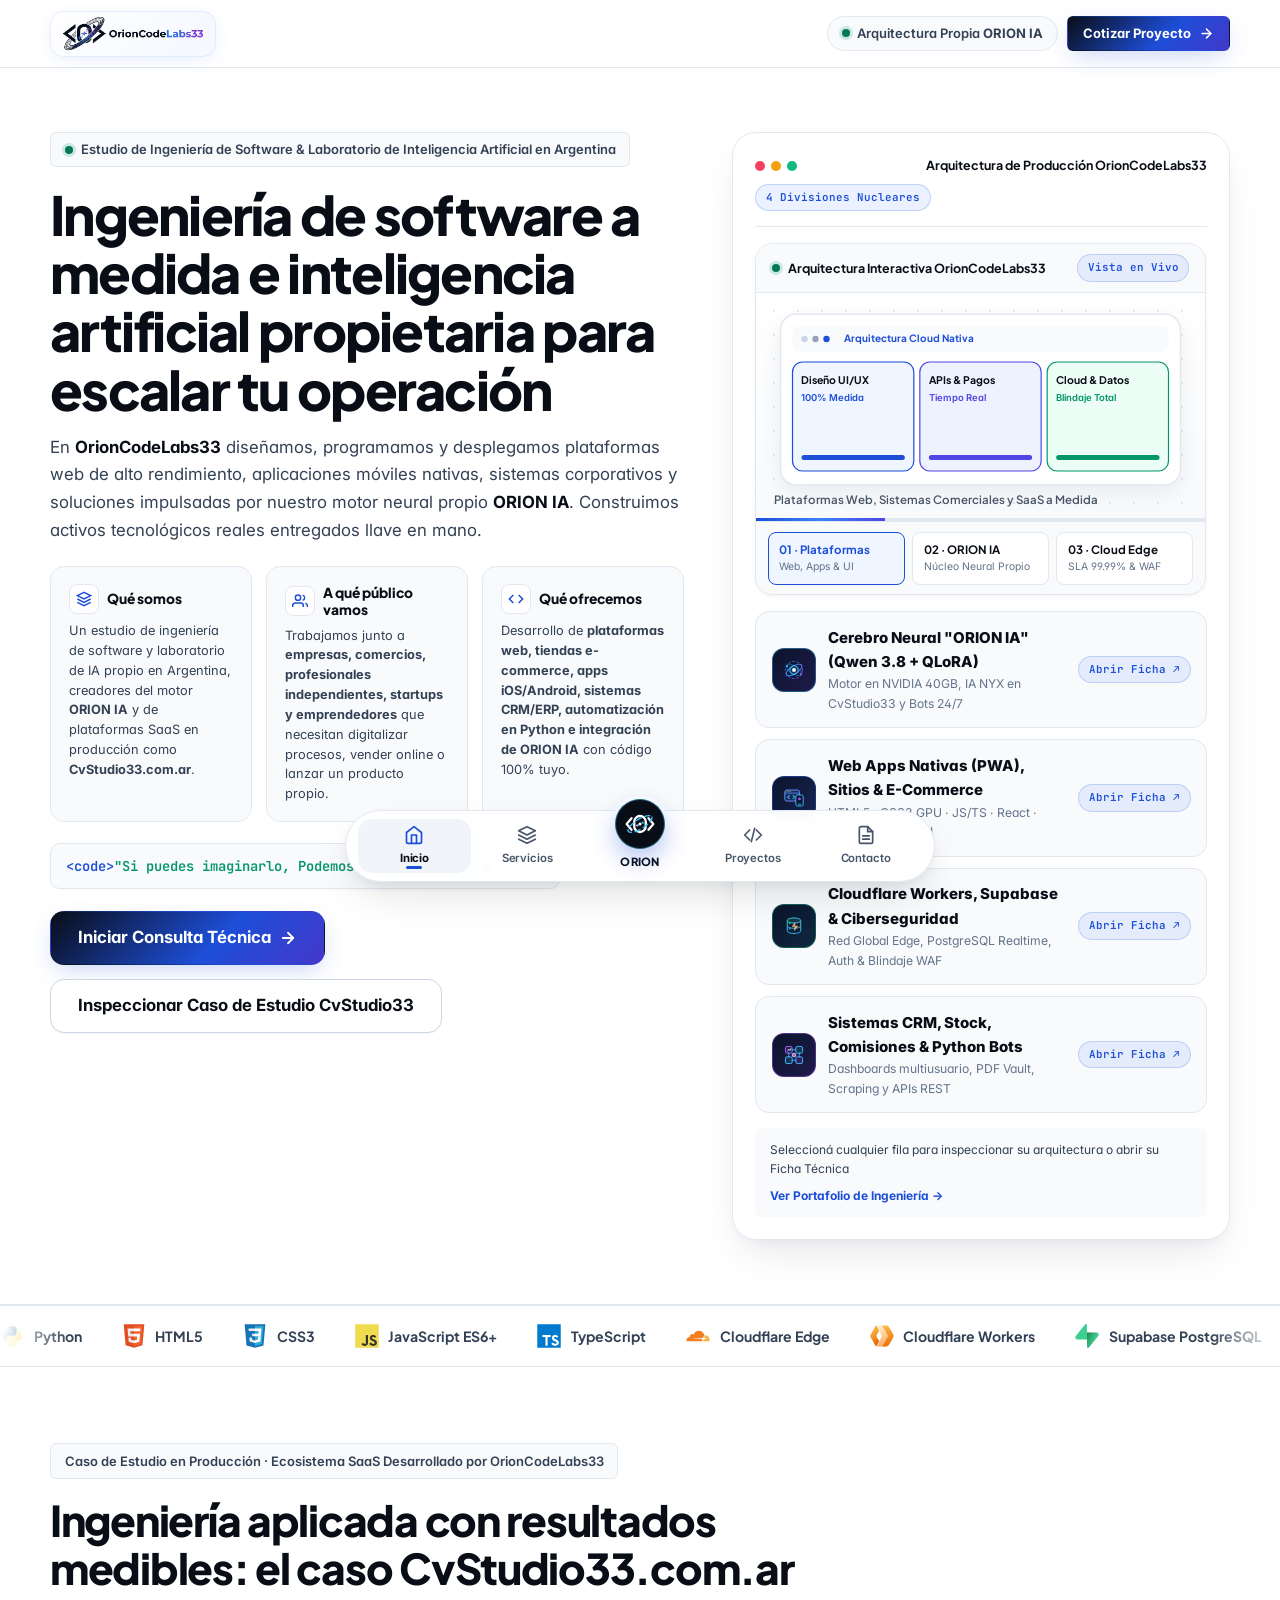
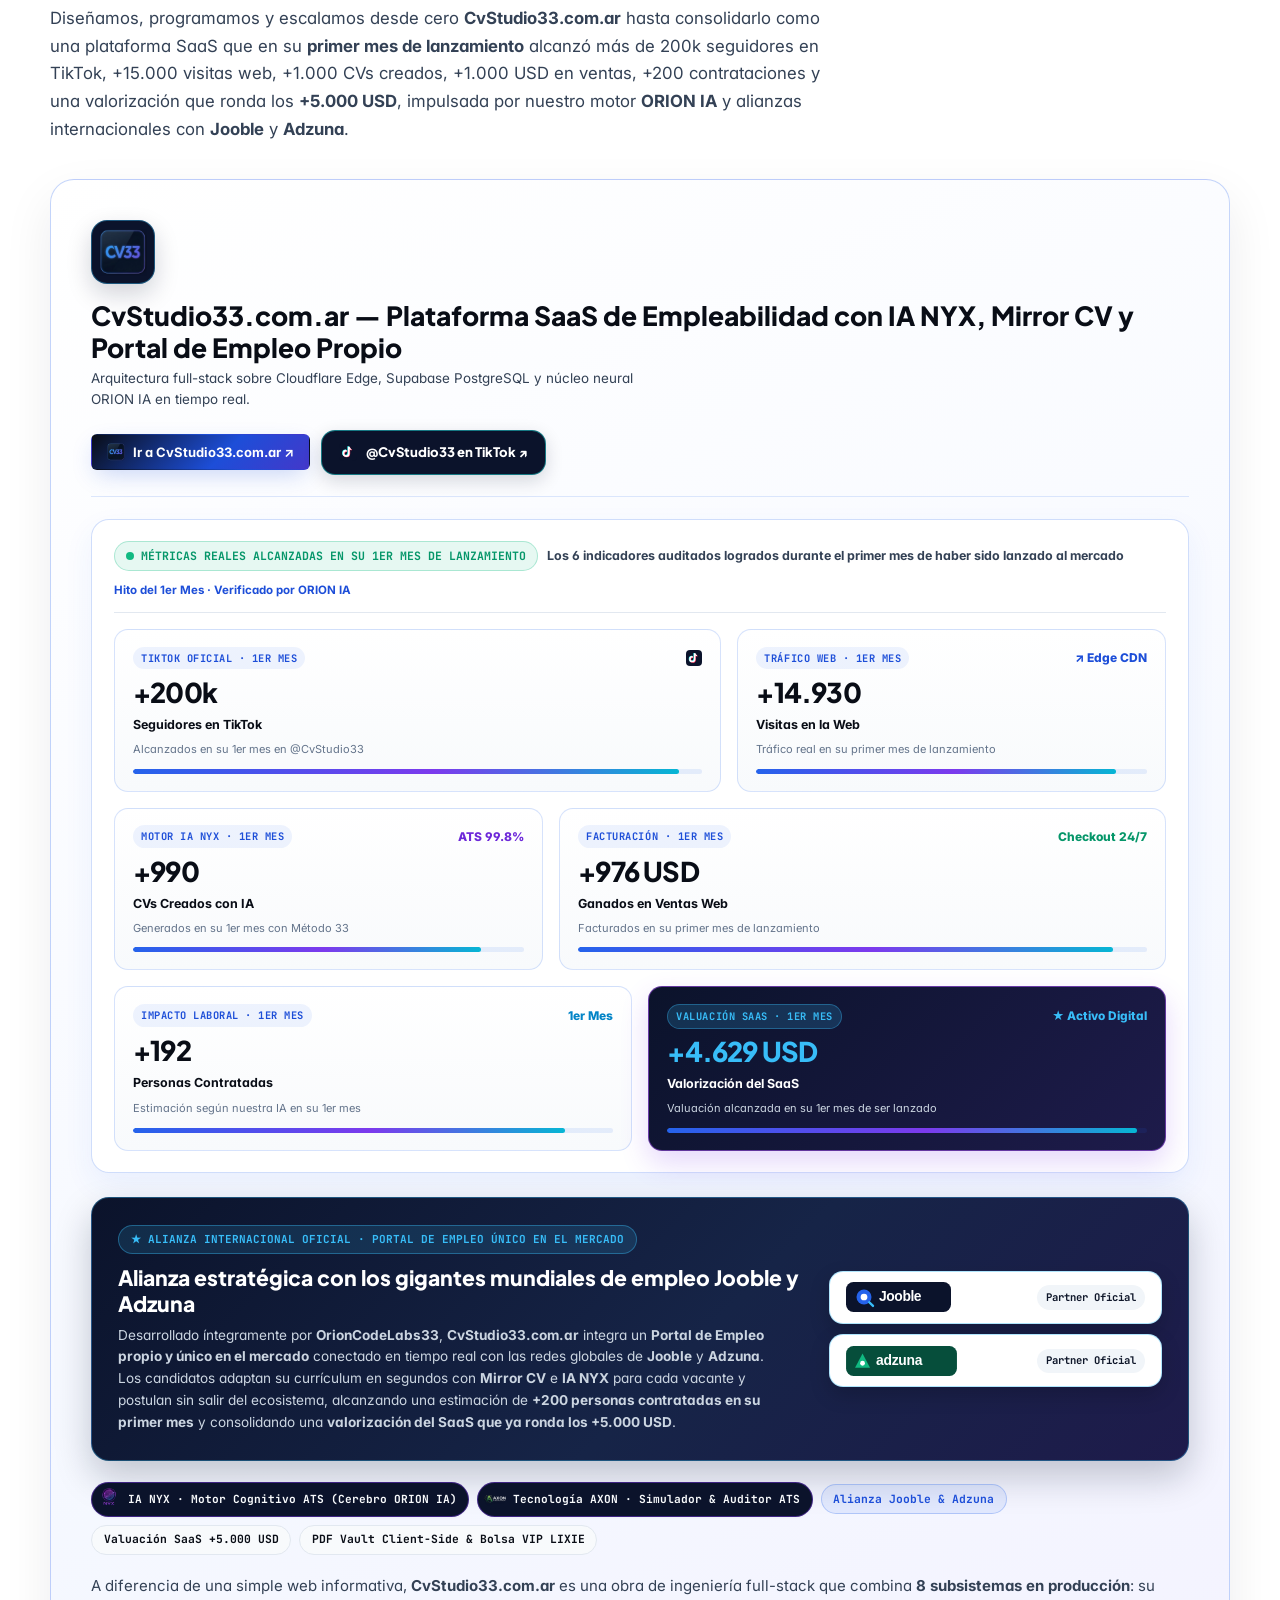
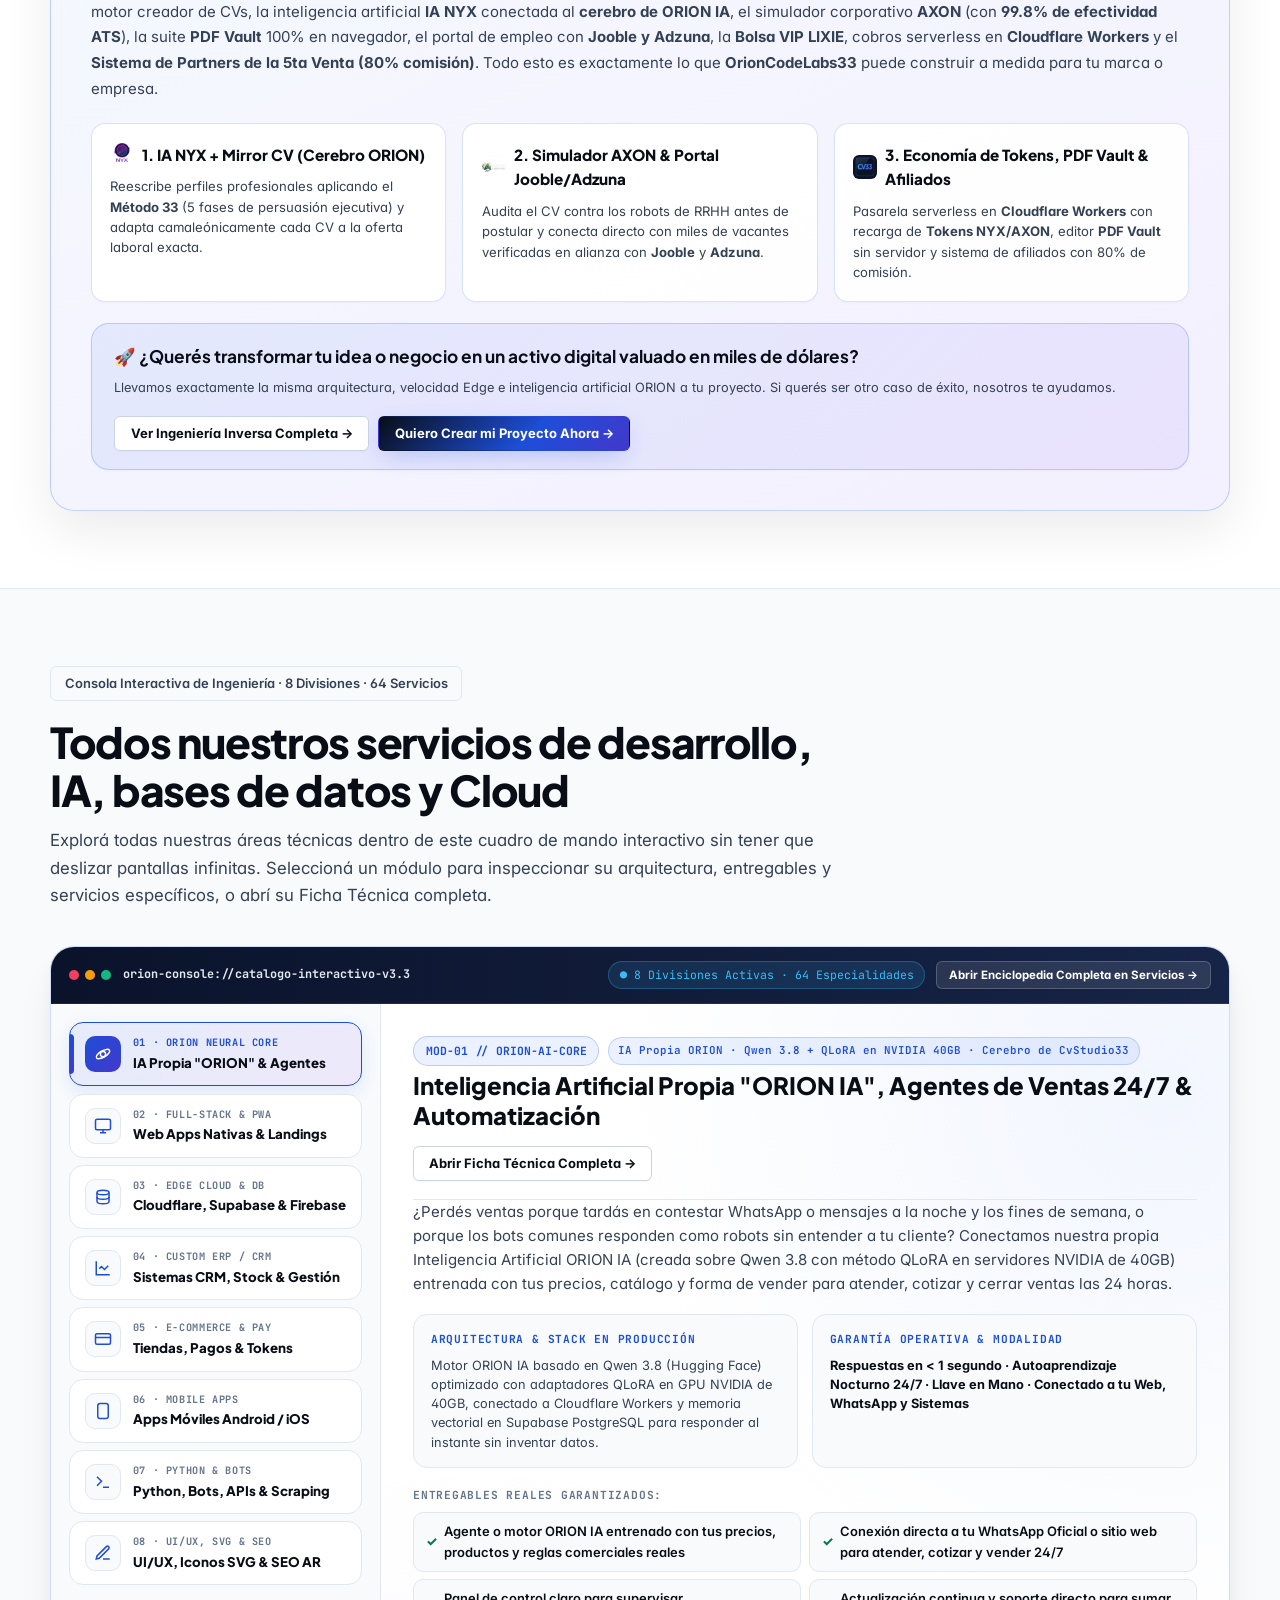
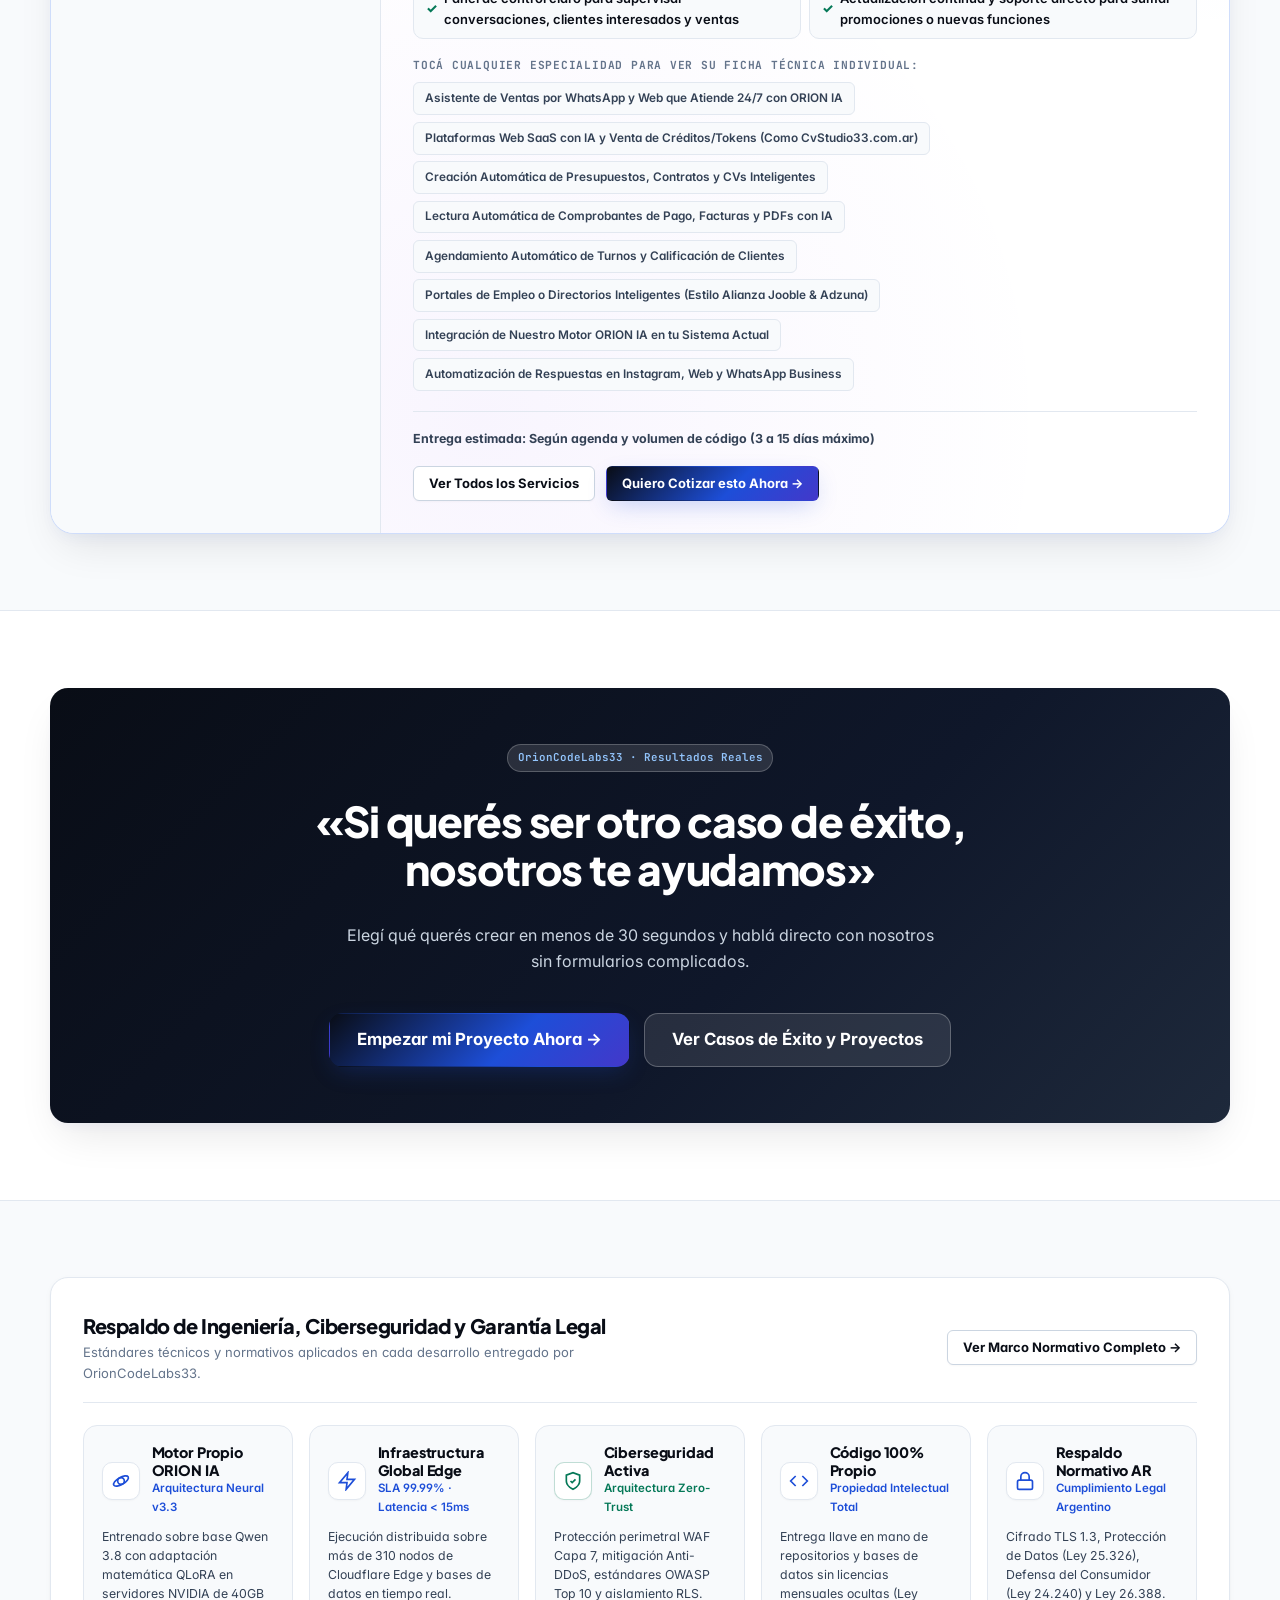
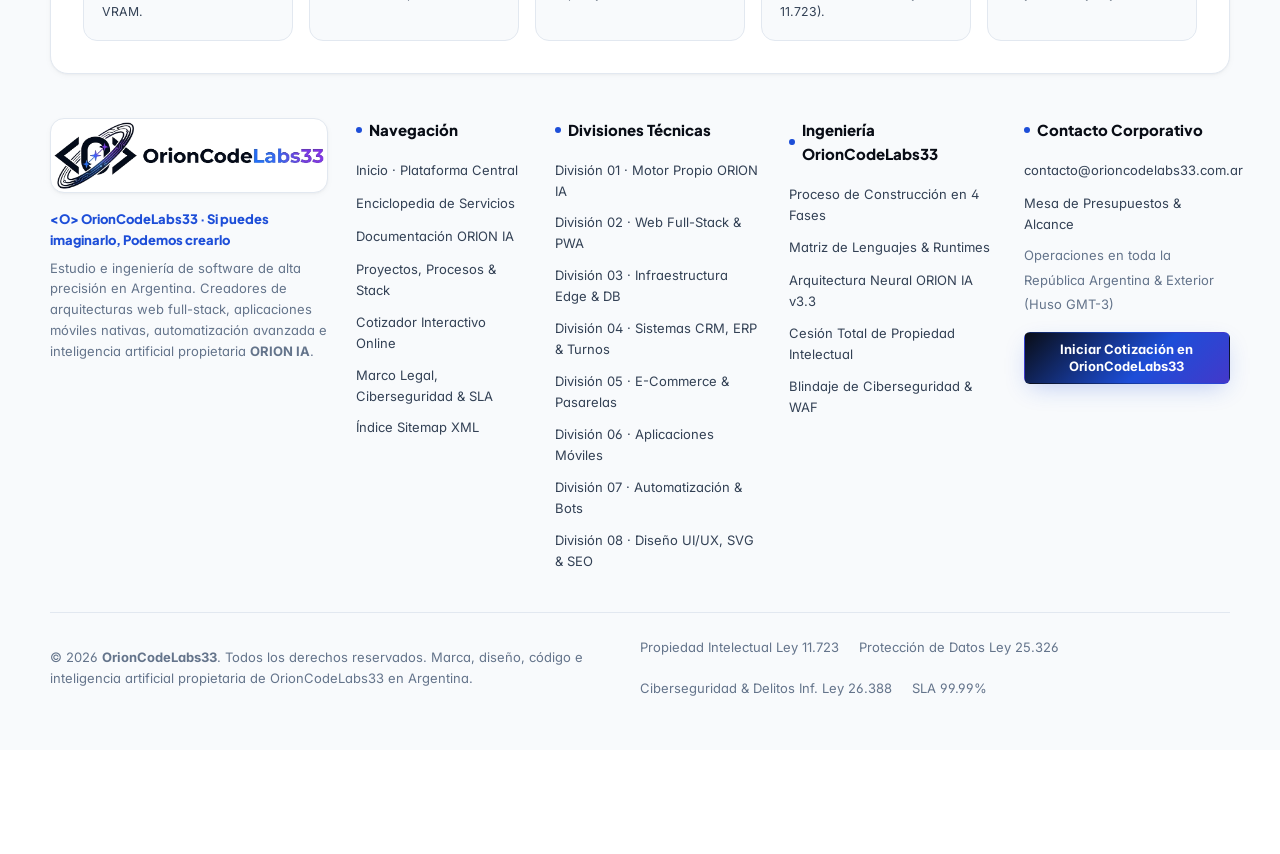
==== commit ee4a9749: "Release v5: Minimalist white Remotion animations (zero frame counters), 1st-month CvStudio33 metrics" ====
--- a/index.html
+++ b/index.html
@@ -205,14 +205,14 @@
             <span class="badge-verified">4 Divisiones Nucleares</span>
           </div>
 
-          <!-- Animación de Presentación Hecha a Código con Remotion (60 FPS Determinista) -->
+          <!-- Animación Minimalista Hecha a Código con Remotion -->
           <div class="remotion-player-shell" data-remotion-composition="hero-architecture" style="margin-bottom:0.95rem;">
             <div class="remotion-player-topbar">
               <span class="remotion-player-title">
                 <span class="status-dot" aria-hidden="true"></span>
-                <span>Presentación de Arquitectura en Vivo</span>
+                <span>Arquitectura Interactiva OrionCodeLabs33</span>
               </span>
-              <span class="remotion-player-meta" data-remotion-frame>ESCENA 01 · FRAME 000/300 · 60 FPS</span>
+              <span class="badge-verified" style="font-size:0.68rem;">Vista en Vivo</span>
             </div>
             <div class="remotion-canvas-stage" style="aspect-ratio:16/8.5;min-height:190px;max-height:225px;">
               <canvas aria-label="Animación de arquitectura OrionCodeLabs33 renderizada a 60 FPS"></canvas>
@@ -419,7 +419,7 @@
           <span class="hero-badge">Caso de Estudio en Producción · Ecosistema SaaS Desarrollado por OrionCodeLabs33</span>
           <h2 class="section-title">Ingeniería aplicada con resultados medibles: el caso CvStudio33.com.ar</h2>
           <p class="section-desc">
-            Diseñamos, programamos y escalamos desde cero <strong>CvStudio33.com.ar</strong> hasta consolidarlo como una plataforma SaaS con una valorización actual que ronda los <strong>+5.000 USD</strong>, impulsada por nuestro motor <strong>ORION IA</strong> y alianzas internacionales con <strong>Jooble</strong> y <strong>Adzuna</strong>.
+            Diseñamos, programamos y escalamos desde cero <strong>CvStudio33.com.ar</strong> hasta consolidarlo como una plataforma SaaS que en su <strong>primer mes de lanzamiento</strong> alcanzó más de 200k seguidores en TikTok, +15.000 visitas web, +1.000 CVs creados, +1.000 USD en ventas, +200 contrataciones y una valorización que ronda los <strong>+5.000 USD</strong>, impulsada por nuestro motor <strong>ORION IA</strong> y alianzas internacionales con <strong>Jooble</strong> y <strong>Adzuna</strong>.
           </p>
         </div>
 
@@ -454,19 +454,19 @@
           </div>
 
           <!-- MATRIZ ASIMÉTRICA DE 6 ESTADÍSTICAS EN VIVO (Debajo de los links oficiales) -->
-          <div class="cvstudio-live-metrics-wrap" aria-label="6 Estadísticas auditadas de crecimiento y valorización de CvStudio33">
+          <div class="cvstudio-live-metrics-wrap" aria-label="6 Estadísticas auditadas alcanzadas en el primer mes de lanzamiento de CvStudio33">
             <div class="cvstudio-live-metrics-header">
               <div style="display:flex;align-items:center;gap:0.55rem;flex-wrap:wrap;">
                 <span class="live-pulse-indicator">
                   <span class="live-pulse-dot" aria-hidden="true"></span>
-                  <span>6 INDICADORES AUDITADOS EN TIEMPO REAL</span>
+                  <span>MÉTRICAS REALES ALCANZADAS EN SU 1ER MES DE LANZAMIENTO</span>
                 </span>
                 <span style="font-size:0.78rem;font-weight:700;color:var(--text-secondary);">
-                  Tráfico, facturación, empleabilidad y valorización de mercado del SaaS
-                </span>
-              </div>
-              <span style="font-family:var(--font-mono);font-size:0.7rem;color:var(--brand-blue);font-weight:700;">
-                Telemetría verificada por ORION IA Analytics
+                  Los 6 indicadores auditados logrados durante el primer mes de haber sido lanzado al mercado
+                </span>
+              </div>
+              <span style="font-family:var(--font-sans);font-size:0.72rem;color:var(--brand-blue);font-weight:700;">
+                Hito del 1er Mes · Verificado por ORION IA
               </span>
             </div>
 
@@ -474,72 +474,72 @@
               <!-- Métrica 1: Seguidores en TikTok +200k -->
               <div class="cvstudio-metric-card">
                 <div class="cvstudio-metric-top">
-                  <span class="cvstudio-metric-tag">TikTok Oficial</span>
+                  <span class="cvstudio-metric-tag">TikTok Oficial · 1er Mes</span>
                   <img src="assets/img/tech/tiktok.svg" alt="" width="16" height="16">
                 </div>
                 <div class="cvstudio-metric-value" data-metric-target="200" data-metric-prefix="+" data-metric-suffix="k" data-metric-format="plain">+0k</div>
                 <div class="cvstudio-metric-label">Seguidores en TikTok</div>
-                <div class="cvstudio-metric-sub">Tracción orgánica viral en @CvStudio33</div>
+                <div class="cvstudio-metric-sub">Alcanzados en su 1er mes en @CvStudio33</div>
                 <div class="metric-progress-track"><div class="metric-progress-fill" data-progress-target="96%"></div></div>
               </div>
 
               <!-- Métrica 2: Tráfico en la Web +15.000 visitas -->
               <div class="cvstudio-metric-card">
                 <div class="cvstudio-metric-top">
-                  <span class="cvstudio-metric-tag">Tráfico Web</span>
+                  <span class="cvstudio-metric-tag">Tráfico Web · 1er Mes</span>
                   <span style="font-size:0.75rem;color:var(--brand-blue);font-weight:800;">↗ Edge CDN</span>
                 </div>
                 <div class="cvstudio-metric-value" data-metric-target="15000" data-metric-prefix="+" data-metric-suffix="" data-metric-format="dot-thousands">+0</div>
                 <div class="cvstudio-metric-label">Visitas en la Web</div>
-                <div class="cvstudio-metric-sub">Usuarios reales operando en vivo</div>
+                <div class="cvstudio-metric-sub">Tráfico real en su primer mes de lanzamiento</div>
                 <div class="metric-progress-track"><div class="metric-progress-fill" data-progress-target="92%"></div></div>
               </div>
 
               <!-- Métrica 3: CVs creados en la web +1.000 -->
               <div class="cvstudio-metric-card">
                 <div class="cvstudio-metric-top">
-                  <span class="cvstudio-metric-tag">Motor IA NYX</span>
+                  <span class="cvstudio-metric-tag">Motor IA NYX · 1er Mes</span>
                   <span style="font-size:0.75rem;color:var(--brand-violet);font-weight:800;">ATS 99.8%</span>
                 </div>
                 <div class="cvstudio-metric-value" data-metric-target="1000" data-metric-prefix="+" data-metric-suffix="" data-metric-format="dot-thousands">+0</div>
                 <div class="cvstudio-metric-label">CVs Creados con IA</div>
-                <div class="cvstudio-metric-sub">Optimizados con Método 33 y Mirror CV</div>
+                <div class="cvstudio-metric-sub">Generados en su 1er mes con Método 33</div>
                 <div class="metric-progress-track"><div class="metric-progress-fill" data-progress-target="89%"></div></div>
               </div>
 
               <!-- Métrica 4: Dinero ganado / Compras en la web +1.000 USD -->
               <div class="cvstudio-metric-card">
                 <div class="cvstudio-metric-top">
-                  <span class="cvstudio-metric-tag">Facturación Web</span>
+                  <span class="cvstudio-metric-tag">Facturación · 1er Mes</span>
                   <span style="font-size:0.75rem;color:#059669;font-weight:800;">Checkout 24/7</span>
                 </div>
                 <div class="cvstudio-metric-value" data-metric-target="1000" data-metric-prefix="+" data-metric-suffix=" USD" data-metric-format="dot-thousands">+0 USD</div>
                 <div class="cvstudio-metric-label">Ganados en Ventas Web</div>
-                <div class="cvstudio-metric-sub">Planes VIP, Tokens NYX y descargas</div>
+                <div class="cvstudio-metric-sub">Facturados en su primer mes de lanzamiento</div>
                 <div class="metric-progress-track"><div class="metric-progress-fill" data-progress-target="94%"></div></div>
               </div>
 
               <!-- Métrica 5: Personas contratadas 1er mes +200 (Estimación IA) -->
               <div class="cvstudio-metric-card">
                 <div class="cvstudio-metric-top">
-                  <span class="cvstudio-metric-tag">Impacto Laboral</span>
+                  <span class="cvstudio-metric-tag">Impacto Laboral · 1er Mes</span>
                   <span style="font-size:0.75rem;color:#0284C7;font-weight:800;">1er Mes</span>
                 </div>
                 <div class="cvstudio-metric-value" data-metric-target="200" data-metric-prefix="+" data-metric-suffix="" data-metric-format="plain">+0</div>
                 <div class="cvstudio-metric-label">Personas Contratadas</div>
-                <div class="cvstudio-metric-sub">Estimación según nuestra IA este 1er mes</div>
+                <div class="cvstudio-metric-sub">Estimación según nuestra IA en su 1er mes</div>
                 <div class="metric-progress-track"><div class="metric-progress-fill" data-progress-target="90%"></div></div>
               </div>
 
               <!-- Métrica 6 (Al lado de +200 contratados): Valorización del SaaS +5.000 USD -->
               <div class="cvstudio-metric-card is-valuation-card">
                 <div class="cvstudio-metric-top">
-                  <span class="cvstudio-metric-tag">Valorización SaaS</span>
+                  <span class="cvstudio-metric-tag">Valuación SaaS · 1er Mes</span>
                   <span style="font-size:0.74rem;color:#38BDF8;font-weight:800;">★ Activo Digital</span>
                 </div>
                 <div class="cvstudio-metric-value" data-metric-target="5000" data-metric-prefix="+" data-metric-suffix=" USD" data-metric-format="dot-thousands">+0 USD</div>
-                <div class="cvstudio-metric-label">Valorización Actual del SaaS</div>
-                <div class="cvstudio-metric-sub">Valuación de mercado ronda los +5.000 USD por tecnología propia y flujo de caja</div>
+                <div class="cvstudio-metric-label">Valorización del SaaS</div>
+                <div class="cvstudio-metric-sub">Valuación alcanzada en su 1er mes de ser lanzado</div>
                 <div class="metric-progress-track"><div class="metric-progress-fill" data-progress-target="98%"></div></div>
               </div>
             </div>
@@ -809,8 +809,8 @@
               </div>
 
               <div class="console-viewport-footer">
-                <span id="console-active-timeline" style="font-family:var(--font-mono);font-size:0.76rem;font-weight:700;color:var(--text-secondary);">
-                  Entrega estimada: 1 a 3 semanas listo para vender
+                <span id="console-active-timeline" style="font-family:var(--font-sans);font-size:0.78rem;font-weight:700;color:var(--text-secondary);">
+                  Entrega estimada: Según agenda y volumen de código (3 a 15 días máximo)
                 </span>
                 <div style="display:flex;flex-wrap:wrap;gap:0.65rem;">
                   <a href="servicios.html" class="btn btn-secondary btn-sm">Ver Todos los Servicios</a>
@@ -931,7 +931,7 @@
       <!-- Pie Fijo (Sticky Footer) con Botón de Cerrar y Cotizar Siempre Visibles -->
       <div class="bottom-sheet-sticky-foot">
         <div style="font-size:var(--text-xs);color:var(--text-muted);">
-          Plazo estimado: <strong id="modal-service-timeline" style="color:var(--text-primary);">1 a 4 semanas</strong>
+          Plazo de entrega: <strong id="modal-service-timeline" style="color:var(--text-primary);">Según agenda y volumen de código (3 a 15 días máximo)</strong>
         </div>
         <div style="display:flex;align-items:center;gap:0.65rem;flex-wrap:wrap;">
           <button type="button" class="btn btn-secondary btn-sm" data-close-modal>✕ Cerrar Planilla</button>
--- a/assets/css/layout.css
+++ b/assets/css/layout.css
@@ -2682,21 +2682,21 @@
   }
 }
 
-/* Reproductor Dedicado Remotion (60 FPS Frame/Spring Engine) */
+/* Reproductor Dedicado Remotion (60 FPS Minimalista Integrado en Superficie Blanca) */
 .remotion-player-shell {
-  background: #090D16;
-  border: 1px solid #1E293B;
+  background: #FFFFFF;
+  border: 1px solid var(--border-subtle);
   border-radius: var(--radius-lg);
   overflow: hidden;
-  box-shadow: 0 20px 45px rgba(9, 13, 22, 0.16);
+  box-shadow: var(--shadow-sm);
   display: flex;
   flex-direction: column;
   width: 100%;
 }
 
 .remotion-player-topbar {
-  background: #0F172A;
-  border-bottom: 1px solid rgba(255, 255, 255, 0.08);
+  background: #F8FAFC;
+  border-bottom: 1px solid var(--border-subtle);
   padding: 0.65rem 1rem;
   display: flex;
   align-items: center;
@@ -2712,16 +2712,12 @@
   font-family: var(--font-display);
   font-size: 0.78rem;
   font-weight: 700;
-  color: #F8FAFC;
-}
-
-.remotion-player-meta {
-  display: inline-flex;
-  align-items: center;
-  gap: 0.5rem;
-  font-family: var(--font-mono);
-  font-size: 0.68rem;
-  color: #38BDF8;
+  color: var(--text-primary);
+}
+
+.remotion-player-meta,
+[data-remotion-frame] {
+  display: none !important;
 }
 
 .remotion-canvas-stage {
@@ -2730,7 +2726,7 @@
   aspect-ratio: 16 / 10;
   min-height: 250px;
   max-height: 380px;
-  background: radial-gradient(circle at 50% 45%, #111C38 0%, #060913 85%);
+  background: linear-gradient(180deg, #FFFFFF 0%, #F8FAFC 100%);
   overflow: hidden;
 }
 
@@ -2741,8 +2737,8 @@
 }
 
 .remotion-scene-selector {
-  background: #0F172A;
-  border-top: 1px solid rgba(255, 255, 255, 0.08);
+  background: #F8FAFC;
+  border-top: 1px solid var(--border-subtle);
   padding: 0.6rem 0.75rem;
   display: grid;
   grid-template-columns: repeat(2, minmax(0, 1fr));
@@ -2756,13 +2752,13 @@
 }
 
 .remotion-scene-btn {
-  background: rgba(255, 255, 255, 0.04);
-  border: 1px solid rgba(255, 255, 255, 0.1);
+  background: #FFFFFF;
+  border: 1px solid var(--border-subtle);
   border-radius: 8px;
-  padding: 0.45rem 0.6rem;
+  padding: 0.48rem 0.65rem;
   text-align: left;
   cursor: pointer;
-  color: #94A3B8;
+  color: var(--text-secondary);
   transition: all 0.18s ease;
 }
 
@@ -2771,13 +2767,13 @@
   font-family: var(--font-display);
   font-size: 0.72rem;
   font-weight: 700;
-  color: #E2E8F0;
+  color: var(--text-primary);
 }
 
 .remotion-scene-btn span {
   display: block;
   font-size: 0.65rem;
-  color: #64748B;
+  color: var(--text-muted);
   white-space: nowrap;
   overflow: hidden;
   text-overflow: ellipsis;
@@ -2785,26 +2781,26 @@
 
 .remotion-scene-btn:hover,
 .remotion-scene-btn.is-active {
-  background: rgba(29, 78, 216, 0.28);
-  border-color: #38BDF8;
-  color: #FFFFFF;
+  background: #EFF6FF;
+  border-color: var(--brand-blue);
+  color: var(--brand-blue);
 }
 
 .remotion-scene-btn.is-active strong {
-  color: #38BDF8;
+  color: var(--brand-blue);
 }
 
 .remotion-progress-rail {
-  height: 4px;
+  height: 3px;
   width: 100%;
-  background: rgba(255, 255, 255, 0.08);
+  background: #E2E8F0;
   overflow: hidden;
 }
 
 .remotion-progress-fill {
   height: 100%;
   width: 0%;
-  background: linear-gradient(90deg, #2563EB 0%, #38BDF8 50%, #818CF8 100%);
+  background: linear-gradient(90deg, #1D4ED8 0%, #3B82F6 50%, #4F46E5 100%);
 }
 
 /* Matriz de Especificaciones de ORION IA en Superficie Blanca */
@@ -2912,8 +2908,8 @@
 }
 
 .roadmap-year-btn.is-active {
-  background: #090D16;
-  border-color: #090D16;
+  background: var(--brand-blue);
+  border-color: var(--brand-blue);
   color: #FFFFFF;
   box-shadow: var(--shadow-sm);
 }
@@ -2927,7 +2923,7 @@
 }
 
 .roadmap-year-btn.is-active strong {
-  color: #38BDF8;
+  color: #FFFFFF;
 }
 
 .roadmap-year-btn span {
@@ -2939,7 +2935,7 @@
 }
 
 .roadmap-year-btn.is-active span {
-  color: #E2E8F0;
+  color: #DBEAFE;
 }
 
 .roadmap-stage-grid {
@@ -3025,11 +3021,12 @@
 }
 
 .roadmap-chart-panel {
-  background: #090D16;
-  border: 1px solid #1E293B;
+  background: #FFFFFF;
+  border: 1px solid var(--border-subtle);
   border-radius: var(--radius-md);
   padding: 1.15rem;
-  color: #F8FAFC;
+  color: var(--text-primary);
+  box-shadow: var(--shadow-xs);
   display: flex;
   flex-direction: column;
   justify-content: space-between;
--- a/assets/css/animations.css
+++ b/assets/css/animations.css
@@ -21,9 +21,9 @@
   height: 46px;
   margin-block: 0.75rem 1.15rem;
   border-radius: var(--radius-sm);
-  background: #0B132B;
-  border: 1px solid rgba(37, 99, 235, 0.38);
-  box-shadow: 0 6px 20px -4px rgba(11, 19, 43, 0.18);
+  background: #F8FAFC;
+  border: 1px solid var(--border-subtle);
+  box-shadow: var(--shadow-xs);
   overflow: hidden;
   /* Bloqueo estricto de layout y pintura: impide cualquier salto o estiramiento */
   contain: strict;
@@ -33,9 +33,9 @@
 
 /* Estado cuando está renderizado en limpio sobre fondo claro/gradiente */
 .orion-motto-box.is-rendered {
-  background: linear-gradient(135deg, #F8FAFF 0%, #EEF2FF 100%);
-  border-color: rgba(124, 58, 237, 0.45);
-  box-shadow: 0 8px 24px -4px rgba(37, 99, 235, 0.18);
+  background: linear-gradient(135deg, #FFFFFF 0%, #EFF6FF 100%);
+  border-color: rgba(29, 78, 216, 0.35);
+  box-shadow: var(--shadow-sm);
 }
 
 /* Escenario absoluto interno (jamás altera el flujo del documento) */
@@ -49,12 +49,12 @@
   white-space: nowrap;
 }
 
-/* Vista A: Escritura en Código Puro */
+/* Vista A: Escritura en Código Puro Minimalista */
 .motto-code-layer {
   font-family: var(--font-mono);
   font-size: clamp(0.71rem, 2.7vw, 0.86rem);
-  font-weight: 500;
-  color: #E2E8F0;
+  font-weight: 600;
+  color: var(--text-primary);
   display: flex;
   align-items: center;
   max-width: 100%;
@@ -66,15 +66,15 @@
   display: none;
 }
 
-.c-tag { color: #38BDF8; }
-.c-str { color: #A7F3D0; }
-.c-sym { color: #C084FC; }
+.c-tag { color: #1D4ED8; }
+.c-str { color: #059669; }
+.c-sym { color: #4F46E5; }
 
 .motto-cursor {
   display: inline-block;
   width: 7px;
   height: 1.05em;
-  background: #38BDF8;
+  background: #1D4ED8;
   margin-left: 2px;
   flex-shrink: 0;
   animation: mottoCursorBlink 0.75s steps(2, start) infinite;
@@ -126,9 +126,9 @@
   font-family: var(--font-mono);
   font-size: clamp(0.72rem, 2.7vw, 0.86rem);
   font-weight: 700;
-  color: #FFFFFF;
-  background: #0B132B;
-  text-shadow: -2px 0 #38BDF8, 2px 0 #A855F7;
+  color: var(--text-primary);
+  background: #EFF6FF;
+  text-shadow: -1px 0 #1D4ED8, 1px 0 #4F46E5;
   overflow: hidden;
   white-space: nowrap;
   z-index: 4;
@@ -480,23 +480,23 @@
   }
 }
 
-/* Escenario Compilador Automático en Loop (Código -> Escáner Láser -> App UI Viva) */
+/* Escenario Minimalista Automático en Loop (Arquitectura -> UI Viva) */
 .code-render-compiler {
   position: relative;
   border-radius: var(--radius-lg);
-  background: linear-gradient(160deg, #0B132B 0%, #111C38 100%);
-  border: 1px solid rgba(56, 189, 248, 0.36);
+  background: linear-gradient(160deg, #FFFFFF 0%, #F8FAFC 100%);
+  border: 1px solid var(--border-subtle);
   overflow: hidden;
   min-height: 255px;
   display: flex;
   flex-direction: column;
-  box-shadow: 0 16px 38px rgba(11, 19, 43, 0.24);
+  box-shadow: var(--shadow-sm);
   contain: layout paint;
   width: 100%;
   max-width: 100%;
 }
 
-/* Escáner Láser Horizontal que recorre la ventana en Loop Automático */
+/* Barrido Suave que recorre la ventana en Loop Automático */
 .code-render-compiler::before {
   content: '';
   position: absolute;
@@ -504,28 +504,27 @@
   right: 0;
   top: 34px;
   height: 2px;
-  background: linear-gradient(90deg, transparent 0%, #38BDF8 50%, transparent 100%);
-  box-shadow: 0 0 14px 2px rgba(56, 189, 248, 0.55);
+  background: linear-gradient(90deg, transparent 0%, rgba(29, 78, 216, 0.35) 50%, transparent 100%);
   z-index: 4;
   pointer-events: none;
   animation: compilerLaserSweep 4.2s ease-in-out infinite;
 }
 
 @keyframes compilerLaserSweep {
-  0% { top: 36px; opacity: 0.25; }
-  50% { top: calc(100% - 10px); opacity: 0.95; }
-  100% { top: 36px; opacity: 0.25; }
+  0% { top: 36px; opacity: 0.15; }
+  50% { top: calc(100% - 10px); opacity: 0.65; }
+  100% { top: 36px; opacity: 0.15; }
 }
 
 .compiler-topbar {
-  background: #131F42;
+  background: #F8FAFC;
   padding: 0.55rem 0.9rem;
   display: flex;
   align-items: center;
   justify-content: space-between;
   gap: 0.5rem;
   flex-wrap: wrap;
-  border-bottom: 1px solid rgba(255, 255, 255, 0.08);
+  border-bottom: 1px solid var(--border-subtle);
   position: relative;
   z-index: 3;
 }
@@ -537,14 +536,14 @@
   bottom: 0;
   height: 2.5px;
   width: 100%;
-  background: rgba(255, 255, 255, 0.06);
+  background: #E2E8F0;
   overflow: hidden;
 }
 
 .compiler-loop-progress-bar {
   height: 100%;
   width: 100%;
-  background: linear-gradient(90deg, #38BDF8, #818CF8, #2DD4BF);
+  background: linear-gradient(90deg, #1D4ED8, #3B82F6, #4F46E5);
   transform-origin: left center;
   animation: autoCycleProgress 4.6s linear infinite;
 }
@@ -566,19 +565,19 @@
   border-radius: 50%;
 }
 
-.compiler-dots span:nth-child(1) { background: #EF4444; }
-.compiler-dots span:nth-child(2) { background: #F59E0B; }
-.compiler-dots span:nth-child(3) { background: #10B981; }
+.compiler-dots span:nth-child(1) { background: #CBD5E1; }
+.compiler-dots span:nth-child(2) { background: #94A3B8; }
+.compiler-dots span:nth-child(3) { background: #1D4ED8; }
 
 .compiler-mode-toggle {
-  font-family: var(--font-mono);
-  font-size: 0.66rem;
+  font-family: var(--font-display);
+  font-size: 0.68rem;
   font-weight: 700;
-  color: #38BDF8;
-  background: rgba(56, 189, 248, 0.14);
-  border: 1px solid rgba(56, 189, 248, 0.34);
+  color: var(--brand-blue);
+  background: #EFF6FF;
+  border: 1px solid #BFDBFE;
   border-radius: 999px;
-  padding: 0.2rem 0.6rem;
+  padding: 0.22rem 0.65rem;
   cursor: pointer;
   transition: all 0.18s ease;
   display: inline-flex;
@@ -592,12 +591,11 @@
   height: 6px;
   border-radius: 50%;
   background: #10B981;
-  box-shadow: 0 0 8px #10B981;
   animation: mottoCursorBlink 1.1s infinite;
 }
 
 .compiler-mode-toggle:hover {
-  background: rgba(56, 189, 248, 0.26);
+  background: var(--brand-blue);
   color: #FFFFFF;
 }
 
@@ -610,14 +608,14 @@
   min-width: 0;
 }
 
-/* Vista 1: Código Puro con Pulso de Ejecución */
+/* Vista 1: Especificación Arquitectónica Minimalista */
 .compiler-code-view {
   width: 100%;
-  font-family: var(--font-mono);
-  font-size: 0.73rem;
+  font-family: var(--font-sans);
+  font-size: 0.78rem;
   line-height: 1.65;
-  color: #E2E8F0;
-  white-space: pre-wrap;
+  color: var(--text-secondary);
+  white-space: normal;
   word-break: break-word;
   animation: codeViewFadeIn 0.45s var(--ease-out-expo);
 }
